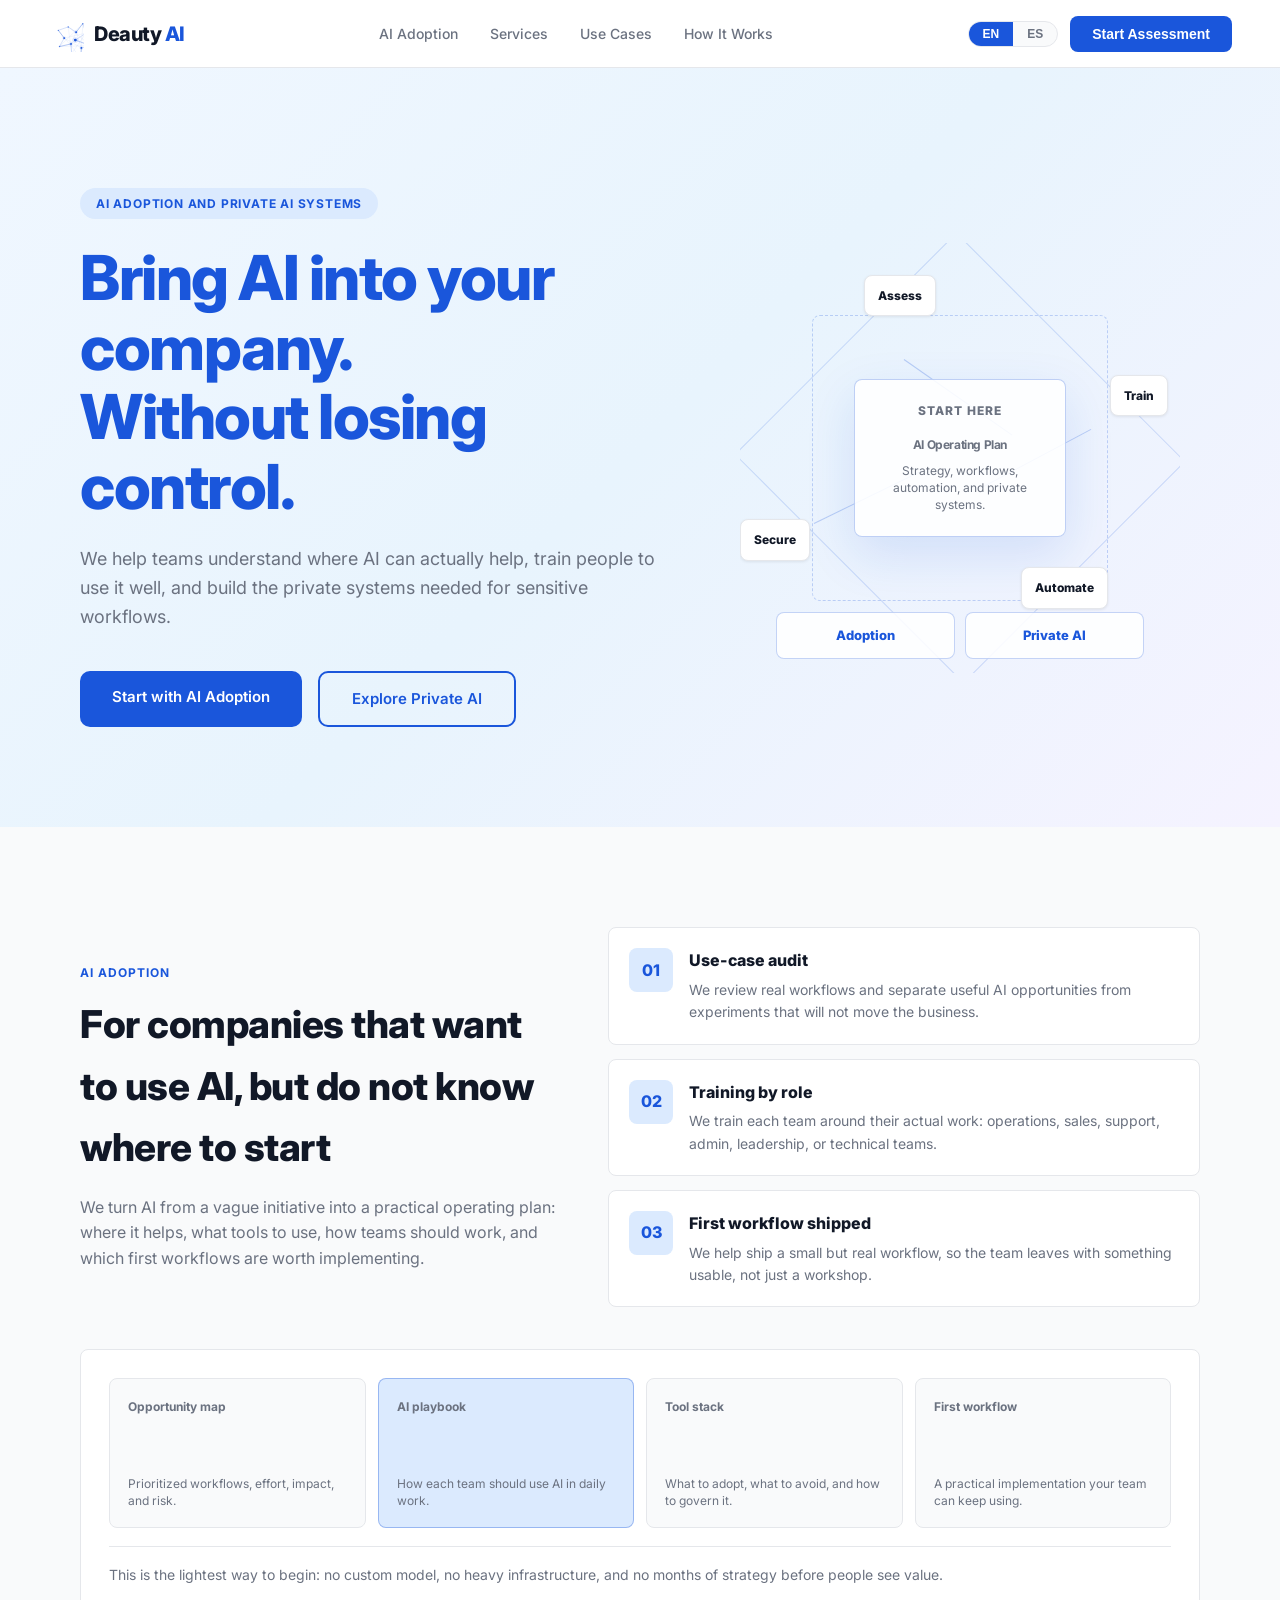
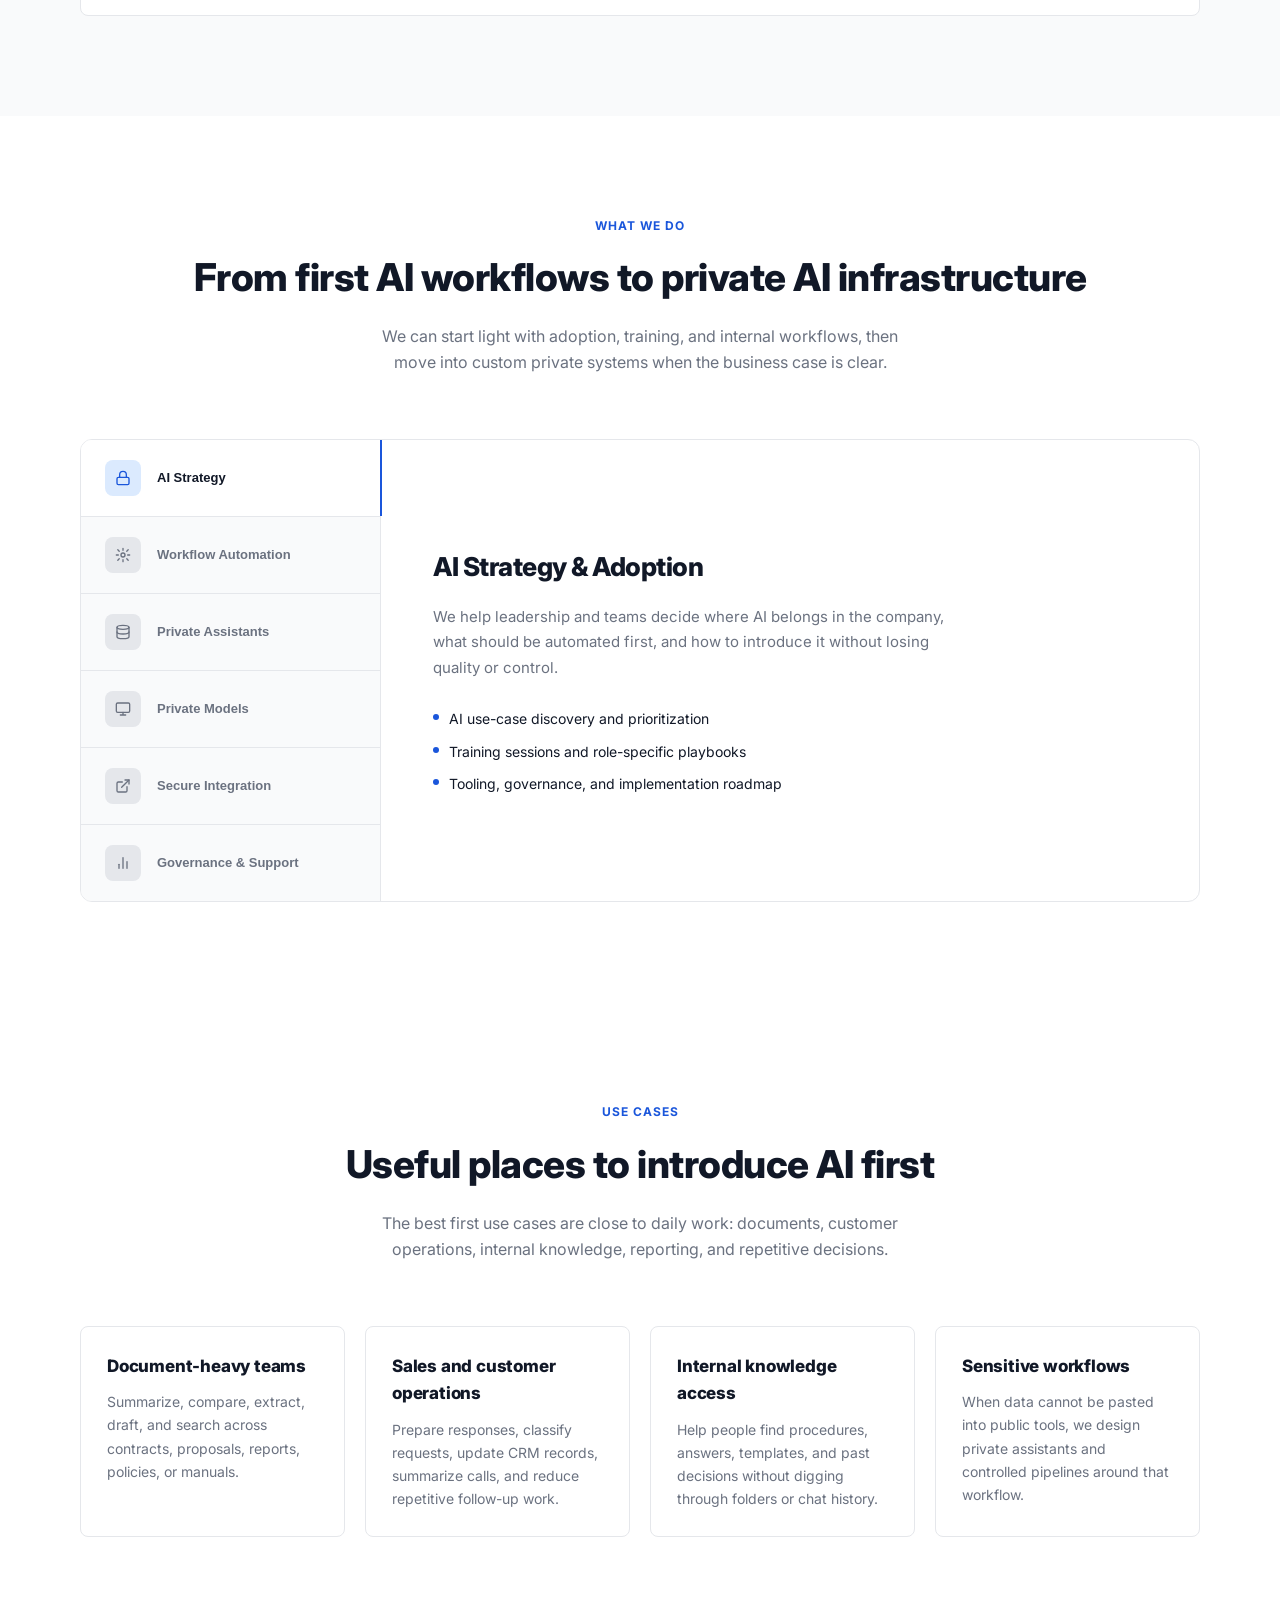
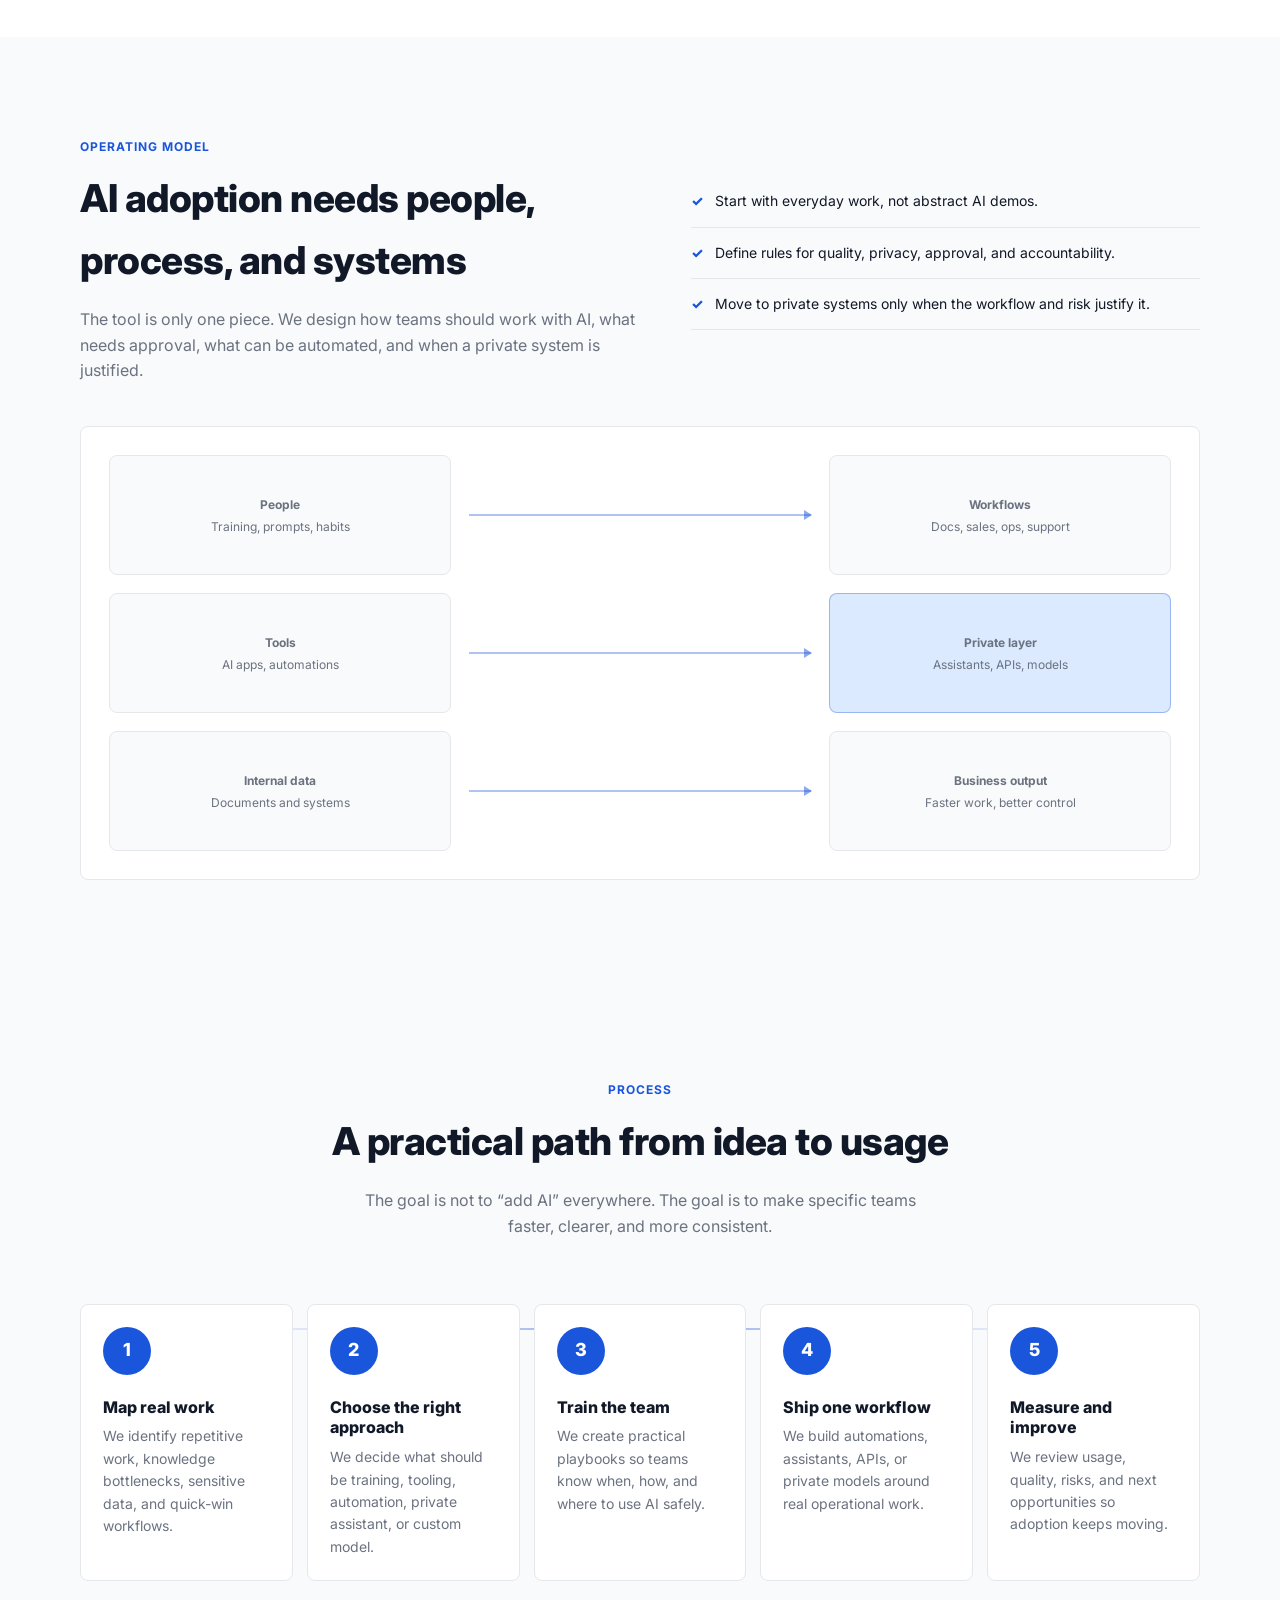
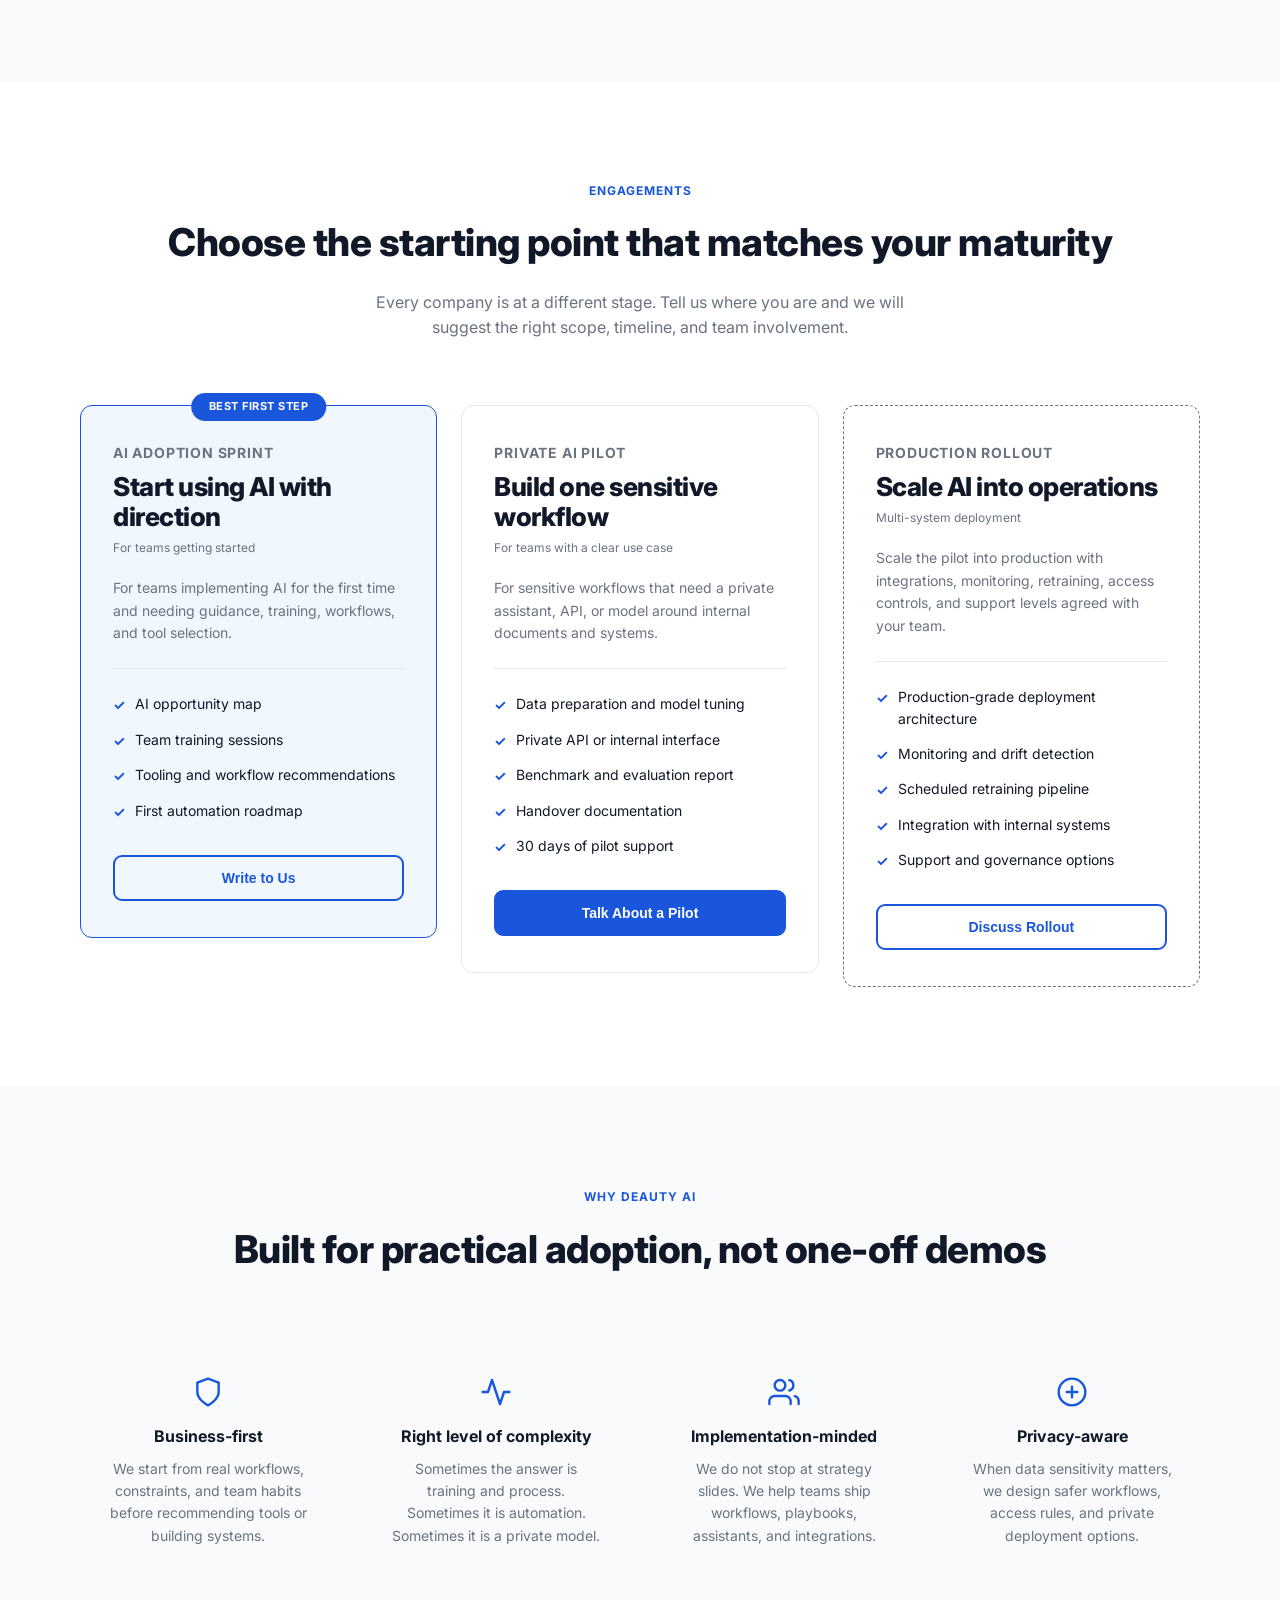
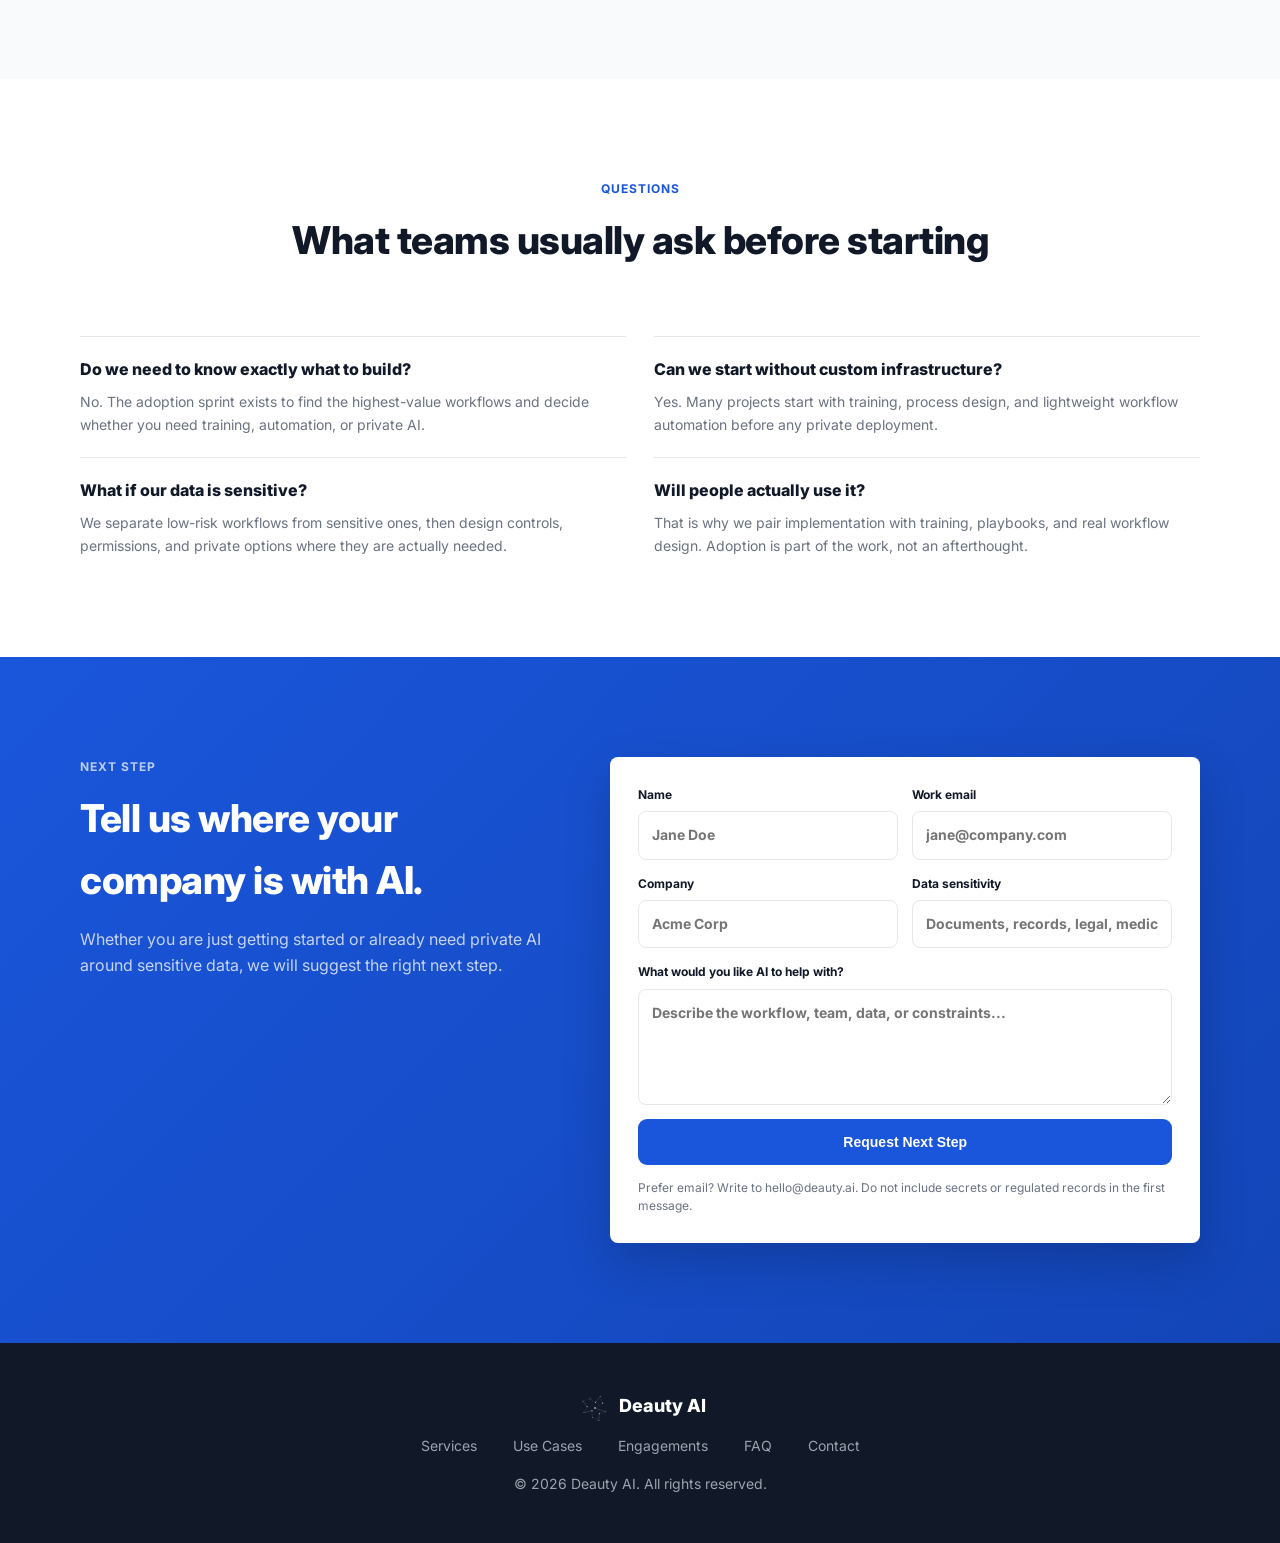
==== index.html @ aa7120f0 "First commit" ====
<!DOCTYPE html>
<html lang="en">
<head>
  <meta charset="UTF-8" />
  <meta name="viewport" content="width=device-width, initial-scale=1.0"/>
  <title>Deauty AI — AI Adoption and Private AI Systems</title>
  <link href="https://fonts.googleapis.com/css2?family=Inter:wght@300;400;500;600;700;800&display=swap" rel="stylesheet"/>
  <style>
    *, *::before, *::after { box-sizing: border-box; margin: 0; padding: 0; }

    :root {
      --primary: #1a56db;
      --primary-dark: #1345b7;
      --accent: #0ea5e9;
      --text: #111827;
      --muted: #6b7280;
      --light: #f9fafb;
      --border: #e5e7eb;
      --white: #ffffff;
      --shadow-sm: 0 1px 3px rgba(0,0,0,.08);
      --shadow-md: 0 4px 20px rgba(0,0,0,.10);
      --shadow-lg: 0 12px 40px rgba(0,0,0,.12);
      --radius: 12px;
    }

    html { scroll-behavior: smooth; }
    body { font-family: 'Inter', sans-serif; color: var(--text); background: var(--white); line-height: 1.6; }

    /* ── LANG TOGGLE ── */
    #lang-toggle {
      background: var(--light); border: 1.5px solid var(--border);
      border-radius: 999px; display: flex; overflow: hidden;
      box-shadow: none; flex-shrink: 0;
    }
    #lang-toggle button {
      padding: 5px 14px; font-size: 12px; font-weight: 600;
      border: none; background: transparent; cursor: pointer;
      color: var(--muted); transition: all .2s;
    }
    #lang-toggle button.active { background: var(--primary); color: var(--white); }

    /* ── NAV ── */
    nav {
      position: sticky; top: 0; z-index: 900;
      background: rgba(255,255,255,.92); backdrop-filter: blur(12px);
      border-bottom: 1px solid var(--border);
      padding: 0 48px; height: 68px;
      display: flex; align-items: center; justify-content: space-between;
    }
    .nav-logo { display: flex; align-items: center; gap: 10px; text-decoration: none; min-width: max-content; }
    .nav-logo-text { font-size: 20px; font-weight: 800; color: var(--text); letter-spacing: -.5px; }
    .nav-logo-text span { color: var(--primary); }
    .nav-right { display: flex; align-items: center; gap: 12px; }
    .nav-links { display: flex; gap: 32px; list-style: none; }
    .nav-links a { text-decoration: none; color: var(--muted); font-size: 14px; font-weight: 500; transition: color .2s; }
    .nav-links a:hover { color: var(--primary); }
    .nav-cta {
      background: var(--primary); color: var(--white); border: none;
      padding: 10px 22px; border-radius: 8px; font-size: 14px; font-weight: 600;
      cursor: pointer; transition: background .2s;
    }
    .nav-cta:hover { background: var(--primary-dark); }

    /* ── SECTIONS ── */
    section { padding: 100px 48px; scroll-margin-top: 68px; }
    .container { max-width: 1120px; margin: 0 auto; }

    /* ── HERO ── */
    #hero {
      background: linear-gradient(135deg, #f0f7ff 0%, #e8f4fd 50%, #f5f3ff 100%);
      padding: 120px 48px 100px;
      text-align: center;
    }
    .hero-badge {
      display: inline-block; background: #dbeafe; color: var(--primary);
      font-size: 12px; font-weight: 700; letter-spacing: .8px; text-transform: uppercase;
      padding: 6px 16px; border-radius: 999px; margin-bottom: 24px;
    }
    .hero-title {
      font-size: clamp(36px, 5vw, 62px); font-weight: 800;
      line-height: 1.12; letter-spacing: -1.5px; margin-bottom: 24px;
      color: var(--text);
    }
    .hero-title span { color: var(--primary); }
    .hero-sub {
      font-size: 18px; color: var(--muted); max-width: 620px;
      margin: 0 auto 40px; font-weight: 400;
    }
    .hero-actions { display: flex; gap: 16px; justify-content: center; flex-wrap: wrap; }
    .btn-primary {
      background: var(--primary); color: var(--white); border: none;
      padding: 14px 32px; border-radius: 10px; font-size: 15px; font-weight: 600;
      cursor: pointer; transition: all .2s; text-decoration: none; display: inline-block;
    }
    .btn-primary:hover { background: var(--primary-dark); transform: translateY(-1px); box-shadow: var(--shadow-md); }
    .btn-outline {
      background: transparent; color: var(--primary);
      border: 2px solid var(--primary);
      padding: 14px 32px; border-radius: 10px; font-size: 15px; font-weight: 600;
      cursor: pointer; transition: all .2s; text-decoration: none; display: inline-block;
    }
    .btn-outline:hover { background: #eff6ff; transform: translateY(-1px); }
    .entry-menu {
      width: min(100%, 440px); min-height: 430px; position: relative;
      display: flex; align-items: center; justify-content: center;
      overflow: hidden;
    }
    .entry-menu::before {
      content: ''; position: absolute; inset: 58px; border: 1px solid rgba(26,86,219,.18);
      border-radius: 8px; transform: rotate(45deg); animation: rotate-frame 18s linear infinite;
    }
    .entry-menu::after {
      content: ''; position: absolute; inset: 72px; border: 1px dashed rgba(26,86,219,.24);
      border-radius: 8px; animation: pulse-frame 4s ease-in-out infinite;
    }
    .menu-core {
      width: 212px; min-height: 144px; background: rgba(255,255,255,.88);
      border: 1.5px solid rgba(26,86,219,.28); border-radius: 8px;
      box-shadow: 0 18px 50px rgba(26,86,219,.13); z-index: 2;
      padding: 22px; text-align: center; display: grid; align-content: center; gap: 8px;
    }
    .menu-core small { color: var(--primary); font-weight: 800; letter-spacing: 1px; text-transform: uppercase; font-size: 11px; }
    .menu-core strong { color: var(--text); font-size: 24px; line-height: 1.05; letter-spacing: -.4px; }
    .menu-core span { color: var(--muted); font-size: 12px; line-height: 1.45; }
    .menu-node {
      position: absolute; z-index: 3; background: var(--white); border: 1.5px solid var(--border);
      border-radius: 8px; padding: 10px 13px; box-shadow: var(--shadow-sm);
      font-size: 12px; font-weight: 800; color: var(--text);
      animation: float-node 6s ease-in-out infinite;
    }
    .menu-node:nth-child(2) { top: 32px; left: 124px; animation-delay: -.8s; }
    .menu-node:nth-child(3) { top: 132px; right: 12px; animation-delay: -1.6s; }
    .menu-node:nth-child(4) { bottom: 64px; right: 72px; animation-delay: -2.4s; }
    .menu-node:nth-child(5) { bottom: 112px; left: 0; animation-delay: -3.2s; }
    .menu-link {
      position: absolute; z-index: 1; height: 1px; background: rgba(26,86,219,.25);
      transform-origin: left center;
    }
    .menu-link.l1 { width: 132px; top: 116px; left: 164px; transform: rotate(35deg); }
    .menu-link.l2 { width: 128px; top: 246px; left: 238px; transform: rotate(-28deg); }
    .menu-link.l3 { width: 120px; top: 280px; left: 74px; transform: rotate(-26deg); }
    .menu-routes {
      position: absolute; left: 36px; right: 36px; bottom: 14px; z-index: 4;
      display: grid; grid-template-columns: 1fr 1fr; gap: 10px;
    }
    .menu-route {
      text-decoration: none; color: var(--primary); background: rgba(255,255,255,.86);
      border: 1.5px solid rgba(26,86,219,.25); border-radius: 8px;
      padding: 12px; text-align: center; font-size: 13px; font-weight: 800;
      transition: transform .2s, background .2s, box-shadow .2s;
    }
    .menu-route:hover { background: var(--white); transform: translateY(-2px); box-shadow: var(--shadow-md); }

    /* ── SECTION HEADER ── */
    .section-header { text-align: center; margin-bottom: 64px; }
    .section-eyebrow {
      font-size: 12px; font-weight: 700; letter-spacing: 1px; text-transform: uppercase;
      color: var(--primary); margin-bottom: 12px;
    }
    .section-title { font-size: clamp(28px, 3vw, 40px); font-weight: 800; letter-spacing: -.5px; margin-bottom: 16px; }
    .section-sub { font-size: 16px; color: var(--muted); max-width: 560px; margin: 0 auto; }

    /* ── SERVICES ── */
    #services { background: var(--white); }
    .services-panel {
      display: grid; grid-template-columns: 300px 1fr;
      gap: 0; border: 1.5px solid var(--border); border-radius: var(--radius);
      overflow: hidden; min-height: 420px;
    }
    .services-nav { border-right: 1.5px solid var(--border); background: var(--light); }
    .service-nav-item {
      display: flex; align-items: center; gap: 16px;
      padding: 20px 24px; cursor: pointer; border: none;
      background: transparent; width: 100%; text-align: left;
      border-bottom: 1px solid var(--border); transition: all .2s;
      position: relative;
    }
    .service-nav-item:last-child { border-bottom: none; }
    .service-nav-item:hover { background: #eff6ff; }
    .service-nav-item.active { background: var(--white); }
    .service-nav-item.active::after {
      content: ''; position: absolute; right: -2px; top: 0; bottom: 0;
      width: 2px; background: var(--primary);
    }
    .snav-icon {
      width: 36px; height: 36px; border-radius: 8px; flex-shrink: 0;
      background: var(--border); display: flex; align-items: center; justify-content: center;
      transition: background .2s;
    }
    .service-nav-item.active .snav-icon { background: #dbeafe; }
    .snav-icon svg { width: 16px; height: 16px; stroke: var(--muted); fill: none; stroke-width: 2; stroke-linecap: round; stroke-linejoin: round; }
    .service-nav-item.active .snav-icon svg { stroke: var(--primary); }
    .snav-label { font-size: 13px; font-weight: 600; color: var(--muted); line-height: 1.3; }
    .service-nav-item.active .snav-label { color: var(--text); }
    .services-detail { padding: 48px 52px; display: flex; flex-direction: column; justify-content: center; }
    .service-pane { display: none; }
    .service-pane.active { display: block; }
    .service-pane h3 { font-size: 26px; font-weight: 800; letter-spacing: -.5px; margin-bottom: 16px; }
    .service-pane p { font-size: 15px; color: var(--muted); line-height: 1.7; margin-bottom: 28px; max-width: 520px; }
    .service-points { list-style: none; display: flex; flex-direction: column; gap: 10px; }
    .service-points li { font-size: 14px; display: flex; align-items: flex-start; gap: 10px; color: var(--text); }
    .service-points li::before { content: ''; width: 6px; height: 6px; border-radius: 50%; background: var(--primary); flex-shrink: 0; margin-top: 6px; }
    @media (max-width: 768px) {
      .services-panel { grid-template-columns: 1fr; }
      .services-nav { border-right: none; border-bottom: 1.5px solid var(--border); display: flex; overflow-x: auto; }
      .service-nav-item { border-bottom: none; border-right: 1px solid var(--border); min-width: 140px; flex-direction: column; gap: 8px; padding: 16px; }
      .service-nav-item.active::after { right: 0; top: auto; bottom: -2px; left: 0; width: auto; height: 2px; }
      .services-detail { padding: 32px 24px; }
    }

    /* ── ADOPTION ── */
    #adoption { background: var(--light); }
    .adoption-layout { display: grid; grid-template-columns: .9fr 1.1fr; gap: 44px; align-items: center; }
    .adoption-list { display: grid; gap: 14px; }
    .adoption-item {
      background: var(--white); border: 1.5px solid var(--border); border-radius: 8px;
      padding: 20px; display: grid; grid-template-columns: 44px 1fr; gap: 16px; align-items: start;
    }
    .adoption-num {
      width: 44px; height: 44px; border-radius: 8px; background: #dbeafe; color: var(--primary);
      display: flex; align-items: center; justify-content: center; font-weight: 800;
    }
    .adoption-item h3 { font-size: 16px; font-weight: 800; margin-bottom: 5px; }
    .adoption-item p { font-size: 14px; color: var(--muted); line-height: 1.6; }
    .adoption-visual {
      background: var(--white); border: 1.5px solid var(--border); border-radius: 8px;
      padding: 28px; display: grid; gap: 18px;
    }
    .deliverable-map { display: grid; grid-template-columns: repeat(4, 1fr); gap: 12px; }
    .deliverable-card {
      background: var(--light); border: 1.5px solid var(--border); border-radius: 8px;
      padding: 18px; min-height: 150px; display: flex; flex-direction: column; justify-content: space-between;
    }
    .deliverable-card strong { font-size: 14px; line-height: 1.3; color: var(--text); }
    .deliverable-card span { font-size: 12px; color: var(--muted); line-height: 1.45; margin-top: 10px; }
    .deliverable-card.highlight { background: #dbeafe; border-color: rgba(26,86,219,.35); }
    .adoption-caption {
      border-top: 1.5px solid var(--border); padding-top: 16px;
      font-size: 14px; color: var(--muted); line-height: 1.65;
    }

    /* ── HOW IT WORKS ── */
    #how { background: var(--light); }
    .steps { display: grid; grid-template-columns: repeat(5, 1fr); gap: 14px; margin: 0 auto; position: relative; }
    .steps::before {
      content: ''; position: absolute; top: 24px; left: 8%; right: 8%;
      height: 2px; background: linear-gradient(90deg, transparent, rgba(26,86,219,.45), transparent);
    }
    .step {
      background: var(--white); border: 1.5px solid var(--border); border-radius: 8px;
      padding: 22px; position: relative; min-height: 230px;
    }
    .step-num {
      width: 48px; height: 48px; border-radius: 50%;
      background: var(--primary); color: var(--white);
      font-weight: 800; font-size: 18px;
      display: flex; align-items: center; justify-content: center;
      margin-bottom: 22px; position: relative; z-index: 1;
    }
    .step-content h3 { font-size: 16px; font-weight: 800; margin-bottom: 8px; line-height: 1.3; }
    .step-content p { font-size: 14px; color: var(--muted); }

    /* ── USE CASES ── */
    #use-cases { background: var(--white); }
    .use-grid { display: grid; grid-template-columns: repeat(auto-fit, minmax(240px, 1fr)); gap: 20px; }
    .use-card {
      border: 1.5px solid var(--border); border-radius: 8px;
      padding: 26px; background: var(--white);
      transition: border-color .2s, box-shadow .2s, transform .2s;
    }
    .use-card:hover { border-color: rgba(26,86,219,.35); box-shadow: var(--shadow-md); transform: translateY(-2px); }
    .use-card h3 { font-size: 17px; font-weight: 800; margin-bottom: 10px; letter-spacing: -.2px; }
    .use-card p { color: var(--muted); font-size: 14px; line-height: 1.65; }

    /* ── ARCHITECTURE ── */
    #architecture { background: var(--light); }
    .architecture-wrap {
      display: grid; grid-template-columns: 1.05fr .95fr; gap: 48px;
      align-items: center;
    }
    .architecture-board {
      margin-top: 42px; background: var(--white); border: 1.5px solid var(--border);
      border-radius: 8px; padding: 28px;
    }
    .architecture-flow {
      display: grid; grid-template-columns: 1fr 1fr 1fr; gap: 18px;
      align-items: center;
    }
    .flow-node {
      background: var(--light); border: 1.5px solid var(--border); border-radius: 8px;
      padding: 20px; text-align: center; min-height: 120px;
      display: flex; flex-direction: column; justify-content: center; position: relative;
    }
    .flow-node.core { background: #dbeafe; border-color: rgba(26,86,219,.35); }
    .flow-node strong { font-size: 14px; color: var(--text); line-height: 1.25; }
    .flow-node span { font-size: 12px; color: var(--muted); margin-top: 6px; line-height: 1.35; }
    .flow-arrow { height: 2px; background: rgba(26,86,219,.35); position: relative; }
    .flow-arrow::after {
      content: ''; position: absolute; right: -1px; top: -4px;
      border-left: 8px solid rgba(26,86,219,.5); border-top: 5px solid transparent; border-bottom: 5px solid transparent;
    }
    .architecture-notes { list-style: none; display: grid; gap: 14px; }
    .architecture-notes li {
      display: flex; gap: 12px; font-size: 14px; color: var(--text);
      border-bottom: 1px solid var(--border); padding-bottom: 14px;
    }
    .architecture-notes li::before { content: "✓"; color: var(--primary); font-weight: 800; flex-shrink: 0; }

    /* ── PRICING ── */
    #engagements { background: var(--white); }
    .plans-grid {
      display: grid; grid-template-columns: repeat(auto-fit, minmax(280px, 1fr));
      gap: 24px; align-items: start;
    }
    .plan-card {
      border: 1.5px solid var(--border); border-radius: var(--radius);
      padding: 36px 32px; position: relative; transition: all .25s;
      background: var(--white);
    }
    .plan-card:hover { box-shadow: var(--shadow-lg); transform: translateY(-2px); }
    .plan-card.featured {
      border-color: var(--primary); background: #f0f7ff;
    }
    .featured-badge {
      position: absolute; top: -13px; left: 50%; transform: translateX(-50%);
      background: var(--primary); color: var(--white);
      font-size: 11px; font-weight: 700; letter-spacing: .5px; text-transform: uppercase;
      padding: 5px 18px; border-radius: 999px; white-space: nowrap;
    }
    .plan-name { font-size: 14px; font-weight: 700; text-transform: uppercase; letter-spacing: .8px; color: var(--muted); margin-bottom: 8px; }
    .plan-focus { font-size: 26px; font-weight: 800; color: var(--text); letter-spacing: -.5px; line-height: 1.15; }
    .plan-focus span { color: var(--text); }
    .plan-commitment { font-size: 12px; color: var(--muted); margin: 6px 0 20px; }
    .plan-desc { font-size: 14px; color: var(--muted); margin-bottom: 24px; border-bottom: 1px solid var(--border); padding-bottom: 24px; }
    .plan-features { list-style: none; display: flex; flex-direction: column; gap: 12px; margin-bottom: 32px; }
    .plan-features li { font-size: 14px; display: flex; align-items: flex-start; gap: 10px; }
    .plan-features li::before { content: "✓"; color: var(--primary); font-weight: 700; flex-shrink: 0; margin-top: 1px; }
    .plan-btn {
      width: 100%; padding: 13px; border-radius: 9px; font-size: 14px; font-weight: 600;
      cursor: pointer; transition: all .2s; border: 2px solid var(--primary);
    }
    .plan-btn.solid { background: var(--primary); color: var(--white); }
    .plan-btn.solid:hover { background: var(--primary-dark); }
    .plan-btn.ghost { background: transparent; color: var(--primary); }
    .plan-btn.ghost:hover { background: #eff6ff; }
    .plan-card.enterprise { border-style: dashed; border-color: var(--muted); }
    .plan-card.enterprise .plan-focus { font-size: 26px; }

    /* ── TRUST / WHY ── */
    #why { background: var(--light); }
    .why-grid { display: grid; grid-template-columns: repeat(auto-fit, minmax(240px, 1fr)); gap: 32px; }
    .why-item { text-align: center; padding: 32px 24px; }
    .why-icon { margin-bottom: 16px; display: flex; justify-content: center; }
    .why-icon svg { width: 32px; height: 32px; stroke: var(--primary); fill: none; stroke-width: 1.8; stroke-linecap: round; stroke-linejoin: round; }
    .why-item h3 { font-size: 16px; font-weight: 700; margin-bottom: 8px; }
    .why-item p { font-size: 14px; color: var(--muted); }

    /* ── FAQ ── */
    #faq { background: var(--white); }
    .faq-grid { display: grid; grid-template-columns: repeat(2, 1fr); gap: 20px 28px; }
    .faq-item { border-top: 1.5px solid var(--border); padding-top: 20px; }
    .faq-item h3 { font-size: 16px; font-weight: 800; margin-bottom: 8px; }
    .faq-item p { color: var(--muted); font-size: 14px; line-height: 1.65; }

    /* ── CTA ── */
    #cta {
      background: linear-gradient(135deg, var(--primary) 0%, #1345b7 100%);
      padding: 100px 48px;
    }
    #cta .section-title { color: var(--white); }
    #cta .section-sub { color: rgba(255,255,255,.75); }
    .cta-layout { display: grid; grid-template-columns: .9fr 1.1fr; gap: 48px; align-items: start; }
    #cta .section-header { text-align: left; margin-bottom: 0; }
    #cta .section-sub { margin-left: 0; }
    .contact-form {
      background: var(--white); border-radius: 8px; padding: 28px;
      display: grid; gap: 14px; box-shadow: 0 18px 48px rgba(0,0,0,.18);
    }
    .form-row { display: grid; grid-template-columns: 1fr 1fr; gap: 14px; }
    .contact-form label { display: grid; gap: 7px; font-size: 12px; font-weight: 700; color: var(--text); }
    .contact-form input, .contact-form select, .contact-form textarea {
      width: 100%; border: 1.5px solid var(--border); border-radius: 8px;
      padding: 12px 13px; font: inherit; font-size: 14px; color: var(--text);
      background: var(--white);
    }
    .contact-form textarea { min-height: 116px; resize: vertical; }
    .form-note { font-size: 12px; color: var(--muted); line-height: 1.5; }
    .cta-btn {
      background: var(--white); color: var(--primary);
      border: none; padding: 16px 40px; border-radius: 10px;
      font-size: 16px; font-weight: 700; cursor: pointer;
      transition: all .2s; margin-top: 36px; display: inline-block;
      text-decoration: none;
    }
    .cta-btn:hover { transform: translateY(-2px); box-shadow: 0 8px 32px rgba(0,0,0,.2); }

    /* ── HERO TWO-COL ── */
    .hero-inner { display: grid; grid-template-columns: 1fr 480px; gap: 64px; align-items: center; text-align: left; }
    .hero-left {}
    .hero-badge { display: inline-block; }
    .hero-actions { justify-content: flex-start; }
    .hero-right { display: flex; align-items: center; justify-content: center; }
    /* ── HERO MENU ANIMATION ── */
    @keyframes rotate-frame { from { transform: rotate(45deg); } to { transform: rotate(405deg); } }
    @keyframes pulse-frame { 0%,100% { opacity: .55; transform: scale(1); } 50% { opacity: 1; transform: scale(1.04); } }
    @keyframes float-node { 0%,100% { transform: translateY(0); } 50% { transform: translateY(-8px); } }
    @media (max-width: 1100px) {
      #hero { padding-top: 86px; }
      .hero-inner { grid-template-columns: 1fr 360px; gap: 36px; }
      .hero-title { font-size: clamp(36px, 5vw, 54px); }
    }
    @media (max-width: 900px) {
      .hero-inner { grid-template-columns: 1fr; text-align: center; }
      .hero-right { margin-top: 18px; }
      .hero-actions { justify-content: center; }
      .entry-menu { margin: 0 auto; min-height: 390px; }
      .architecture-wrap, .adoption-layout, .cta-layout { grid-template-columns: 1fr; }
      #cta .section-header { text-align: center; }
      #cta .section-sub { margin-left: auto; }
      .architecture-flow { grid-template-columns: 1fr; }
      .flow-arrow { width: 2px; height: 24px; justify-self: center; }
      .flow-arrow::after {
        right: -4px; top: auto; bottom: -1px;
        border-left: 5px solid transparent; border-right: 5px solid transparent; border-top: 8px solid rgba(26,86,219,.5); border-bottom: none;
      }
      .steps { grid-template-columns: 1fr; max-width: 560px; }
      .steps::before { display: none; }
      .step { min-height: auto; display: grid; grid-template-columns: 48px 1fr; gap: 18px; }
      .step-num { margin-bottom: 0; }
    }

    /* ── FOOTER ── */
    footer {
      background: #111827; color: #9ca3af;
      padding: 48px; text-align: center; font-size: 14px;
    }
    footer .footer-logo { color: var(--white); font-weight: 800; font-size: 18px; margin-bottom: 12px; }
    footer a { color: #9ca3af; text-decoration: none; margin: 0 16px; }
    footer a:hover { color: var(--white); }

    /* ── RESPONSIVE ── */
    @media (max-width: 768px) {
      nav { padding: 0 16px; gap: 12px; }
      .nav-logo svg { width: 30px; height: 30px; }
      .nav-logo-text { font-size: 18px; white-space: nowrap; }
      .nav-links { display: none; }
      .nav-right { gap: 8px; }
      #lang-toggle button { padding: 5px 10px; }
      .nav-cta { display: none; }
      section { padding: 72px 20px; }
      #hero { padding: 80px 20px 72px; }
      .hero-title { font-size: 38px; letter-spacing: -.8px; }
      .hero-sub { font-size: 16px; }
      .hero-actions a { width: 100%; text-align: center; }
      .entry-menu { min-height: 330px; transform: scale(.92); transform-origin: top center; margin-bottom: -26px; }
      .menu-routes { grid-template-columns: 1fr; left: 54px; right: 54px; bottom: -6px; }
      .menu-node:nth-child(3) { right: 0; }
      .menu-node:nth-child(5) { left: 0; }
      .adoption-item { grid-template-columns: 1fr; }
      .deliverable-map { grid-template-columns: 1fr; }
      .faq-grid, .form-row { grid-template-columns: 1fr; }
      #cta { padding: 72px 20px; }
      footer { padding: 40px 20px; }
    }

    /* ── LANG ── */
    [data-lang] { display: none; }
    body.lang-en [data-lang="en"] { display: revert; }
    body.lang-es [data-lang="es"] { display: revert; }
    /* inline spans */
    span[data-lang] { display: none; }
    body.lang-en span[data-lang="en"] { display: inline; }
    body.lang-es span[data-lang="es"] { display: inline; }
  </style>
</head>
<body class="lang-en">

<!-- Nav -->
<nav>
  <a href="#" class="nav-logo">
    <svg width="36" height="36" viewBox="84 56 170 178" fill="none" xmlns="http://www.w3.org/2000/svg">
      <line x1="215" y1="175" x2="194" y2="194" stroke="#1a56db" stroke-width="1.5" opacity="0.2"/>
      <line x1="194" y1="194" x2="219" y2="136" stroke="#1a56db" stroke-width="1.5" opacity="0.2"/>
      <line x1="219" y1="136" x2="245" y2="214" stroke="#1a56db" stroke-width="1.5" opacity="0.2"/>
      <line x1="245" y1="214" x2="160" y2="165" stroke="#1a56db" stroke-width="1.5" opacity="0.2"/>
      <line x1="160" y1="165" x2="268" y2="141" stroke="#1a56db" stroke-width="1.5" opacity="0.2"/>
      <line x1="268" y1="141" x2="197" y2="241" stroke="#1a56db" stroke-width="1.5" opacity="0.2"/>
      <line x1="197" y1="241" x2="180" y2="110" stroke="#1a56db" stroke-width="1.5" opacity="0.2"/>
      <line x1="180" y1="110" x2="289" y2="202" stroke="#1a56db" stroke-width="1.5" opacity="0.2"/>
      <line x1="289" y1="202" x2="137" y2="207" stroke="#1a56db" stroke-width="1.5" opacity="0.2"/>
      <line x1="137" y1="207" x2="252" y2="94"  stroke="#1a56db" stroke-width="1.5" opacity="0.2"/>
      <line x1="252" y1="94"  x2="242" y2="263" stroke="#1a56db" stroke-width="1.5" opacity="0.2"/>
      <line x1="242" y1="263" x2="131" y2="127" stroke="#1a56db" stroke-width="1.5" opacity="0.2"/>
      <line x1="215" y1="175" x2="268" y2="141" stroke="#1a56db" stroke-width="2" opacity="0.45"/>
      <line x1="194" y1="194" x2="197" y2="241" stroke="#1a56db" stroke-width="2" opacity="0.45"/>
      <line x1="219" y1="136" x2="180" y2="110" stroke="#1a56db" stroke-width="2" opacity="0.45"/>
      <line x1="245" y1="214" x2="289" y2="202" stroke="#1a56db" stroke-width="2" opacity="0.45"/>
      <line x1="160" y1="165" x2="137" y2="207" stroke="#1a56db" stroke-width="2" opacity="0.45"/>
      <line x1="268" y1="141" x2="252" y2="94"  stroke="#1a56db" stroke-width="2" opacity="0.45"/>
      <line x1="197" y1="241" x2="242" y2="263" stroke="#1a56db" stroke-width="2" opacity="0.45"/>
      <line x1="180" y1="110" x2="131" y2="127" stroke="#1a56db" stroke-width="2" opacity="0.45"/>
      <line x1="215" y1="175" x2="289" y2="202" stroke="#1a56db" stroke-width="2.5" opacity="0.65"/>
      <line x1="194" y1="194" x2="137" y2="207" stroke="#1a56db" stroke-width="2.5" opacity="0.65"/>
      <line x1="219" y1="136" x2="252" y2="94"  stroke="#1a56db" stroke-width="2.5" opacity="0.65"/>
      <line x1="245" y1="214" x2="242" y2="263" stroke="#1a56db" stroke-width="2.5" opacity="0.65"/>
      <line x1="160" y1="165" x2="131" y2="127" stroke="#1a56db" stroke-width="2.5" opacity="0.65"/>
      <circle cx="215" cy="175" r="14" fill="#1a56db" opacity="0.12"/>
      <circle cx="215" cy="175" r="7"  fill="#1a56db"/>
      <circle cx="194" cy="194" r="9"  fill="#1a56db" opacity="0.12"/>
      <circle cx="194" cy="194" r="4.5" fill="#1a56db"/>
      <circle cx="219" cy="136" r="9"  fill="#1a56db" opacity="0.12"/>
      <circle cx="219" cy="136" r="4.5" fill="#1a56db"/>
      <circle cx="245" cy="214" r="9"  fill="#1a56db" opacity="0.12"/>
      <circle cx="245" cy="214" r="4.5" fill="#1a56db"/>
      <circle cx="160" cy="165" r="9"  fill="#1a56db" opacity="0.12"/>
      <circle cx="160" cy="165" r="4.5" fill="#1a56db"/>
      <circle cx="268" cy="141" r="9"  fill="#1a56db" opacity="0.12"/>
      <circle cx="268" cy="141" r="4.5" fill="#1a56db"/>
      <circle cx="197" cy="241" r="3.5" fill="#1a56db" opacity="0.7"/>
      <circle cx="180" cy="110" r="3.5" fill="#1a56db" opacity="0.7"/>
      <circle cx="289" cy="202" r="3.5" fill="#1a56db" opacity="0.7"/>
      <circle cx="137" cy="207" r="3.5" fill="#1a56db" opacity="0.7"/>
      <circle cx="252" cy="94"  r="3.5" fill="#1a56db" opacity="0.7"/>
      <circle cx="242" cy="263" r="3.5" fill="#1a56db" opacity="0.7"/>
      <circle cx="131" cy="127" r="3.5" fill="#1a56db" opacity="0.7"/>
    </svg>
    <span class="nav-logo-text">Deauty <span>AI</span></span>
  </a>
  <ul class="nav-links">
    <li><a href="#adoption"><span data-lang="en">AI Adoption</span><span data-lang="es">Adopción IA</span></a></li>
    <li><a href="#services"><span data-lang="en">Services</span><span data-lang="es">Servicios</span></a></li>
    <li><a href="#use-cases"><span data-lang="en">Use Cases</span><span data-lang="es">Casos</span></a></li>
    <li><a href="#how"><span data-lang="en">How It Works</span><span data-lang="es">Cómo funciona</span></a></li>
  </ul>
  <div class="nav-right">
    <div id="lang-toggle">
      <button onclick="setLang('en')" id="btn-en" class="active">EN</button>
      <button onclick="setLang('es')" id="btn-es">ES</button>
    </div>
    <button class="nav-cta" onclick="document.getElementById('cta').scrollIntoView({behavior:'smooth'})">
      <span data-lang="en">Start Assessment</span><span data-lang="es">Diagnóstico</span>
    </button>
  </div>
</nav>

<!-- Hero -->
<section id="hero">
  <div class="container">
    <div class="hero-inner">
      <!-- Left: copy -->
      <div class="hero-left">
        <div class="hero-badge">
          <span data-lang="en">AI adoption and private AI systems</span>
          <span data-lang="es">Adopción de IA y sistemas privados</span>
        </div>
        <h1 class="hero-title">
          <span data-lang="en">Bring AI into your company.<br/><span style="color:var(--primary)">Without losing control.</span></span>
          <span data-lang="es">Llevá IA a tu empresa.<br/><span style="color:var(--primary)">Sin perder control.</span></span>
        </h1>
        <p class="hero-sub">
          <span data-lang="en">We help teams understand where AI can actually help, train people to use it well, and build the private systems needed for sensitive workflows.</span>
          <span data-lang="es">Ayudamos a equipos a entender dónde la IA aporta valor real, capacitamos para usarla bien y construimos sistemas privados para flujos sensibles.</span>
        </p>
        <div class="hero-actions">
          <a href="#adoption" class="btn-primary">
            <span data-lang="en">Start with AI Adoption</span><span data-lang="es">Empezar con adopción IA</span>
          </a>
          <a href="#services" class="btn-outline">
            <span data-lang="en">Explore Private AI</span><span data-lang="es">Ver IA privada</span>
          </a>
        </div>
      </div>
      <!-- Right: animated entry menu -->
      <div class="hero-right">
        <div class="entry-menu" aria-label="AI service menu">
          <div class="menu-core">
            <small><span data-lang="en">Start here</span><span data-lang="es">Empezá acá</span></small>
            <strong><span data-lang="en">AI Operating Plan</span><span data-lang="es">Plan Operativo IA</span></strong>
            <span><span data-lang="en">Strategy, workflows, automation, and private systems.</span><span data-lang="es">Estrategia, flujos, automatización y sistemas privados.</span></span>
          </div>
          <div class="menu-node"><span data-lang="en">Assess</span><span data-lang="es">Diagnóstico</span></div>
          <div class="menu-node"><span data-lang="en">Train</span><span data-lang="es">Capacitar</span></div>
          <div class="menu-node"><span data-lang="en">Automate</span><span data-lang="es">Automatizar</span></div>
          <div class="menu-node"><span data-lang="en">Secure</span><span data-lang="es">Proteger</span></div>
          <div class="menu-link l1"></div>
          <div class="menu-link l2"></div>
          <div class="menu-link l3"></div>
          <div class="menu-routes">
            <a href="#adoption" class="menu-route"><span data-lang="en">Adoption</span><span data-lang="es">Adopción</span></a>
            <a href="#services" class="menu-route"><span data-lang="en">Private AI</span><span data-lang="es">IA privada</span></a>
          </div>
        </div>
      </div>
    </div>
  </div>
</section>

<!-- AI Adoption -->
<section id="adoption">
  <div class="container">
    <div class="adoption-layout">
      <div>
        <div class="section-eyebrow"><span data-lang="en">AI Adoption</span><span data-lang="es">Adopción de IA</span></div>
        <h2 class="section-title"><span data-lang="en">For companies that want to use AI, but do not know where to start</span><span data-lang="es">Para empresas que quieren usar IA, pero no saben por dónde empezar</span></h2>
        <p class="section-sub" style="margin-left:0;text-align:left"><span data-lang="en">We turn AI from a vague initiative into a practical operating plan: where it helps, what tools to use, how teams should work, and which first workflows are worth implementing.</span><span data-lang="es">Convertimos la IA de una idea vaga en un plan operativo: dónde aporta, qué herramientas usar, cómo debería trabajar el equipo y qué primeros flujos conviene implementar.</span></p>
      </div>
      <div class="adoption-list">
        <div class="adoption-item">
          <div class="adoption-num">01</div>
          <div>
            <h3><span data-lang="en">Use-case audit</span><span data-lang="es">Auditoría de casos de uso</span></h3>
            <p><span data-lang="en">We review real workflows and separate useful AI opportunities from experiments that will not move the business.</span><span data-lang="es">Revisamos flujos reales y separamos oportunidades útiles de experimentos que no van a mover el negocio.</span></p>
          </div>
        </div>
        <div class="adoption-item">
          <div class="adoption-num">02</div>
          <div>
            <h3><span data-lang="en">Training by role</span><span data-lang="es">Capacitación por rol</span></h3>
            <p><span data-lang="en">We train each team around their actual work: operations, sales, support, admin, leadership, or technical teams.</span><span data-lang="es">Capacitamos a cada equipo sobre su trabajo real: operaciones, ventas, soporte, administración, liderazgo o áreas técnicas.</span></p>
          </div>
        </div>
        <div class="adoption-item">
          <div class="adoption-num">03</div>
          <div>
            <h3><span data-lang="en">First workflow shipped</span><span data-lang="es">Primer flujo implementado</span></h3>
            <p><span data-lang="en">We help ship a small but real workflow, so the team leaves with something usable, not just a workshop.</span><span data-lang="es">Ayudamos a lanzar un flujo chico pero real, para que el equipo se vaya con algo usable, no solo con un workshop.</span></p>
          </div>
        </div>
      </div>
    </div>
    <div class="adoption-visual" style="margin-top:42px">
      <div class="deliverable-map">
        <div class="deliverable-card">
          <strong><span data-lang="en">Opportunity map</span><span data-lang="es">Mapa de oportunidades</span></strong>
          <span><span data-lang="en">Prioritized workflows, effort, impact, and risk.</span><span data-lang="es">Flujos priorizados por esfuerzo, impacto y riesgo.</span></span>
        </div>
        <div class="deliverable-card highlight">
          <strong><span data-lang="en">AI playbook</span><span data-lang="es">Playbook de IA</span></strong>
          <span><span data-lang="en">How each team should use AI in daily work.</span><span data-lang="es">Cómo debería usar IA cada equipo en su día a día.</span></span>
        </div>
        <div class="deliverable-card">
          <strong><span data-lang="en">Tool stack</span><span data-lang="es">Stack de herramientas</span></strong>
          <span><span data-lang="en">What to adopt, what to avoid, and how to govern it.</span><span data-lang="es">Qué adoptar, qué evitar y cómo gobernarlo.</span></span>
        </div>
        <div class="deliverable-card">
          <strong><span data-lang="en">First workflow</span><span data-lang="es">Primer flujo</span></strong>
          <span><span data-lang="en">A practical implementation your team can keep using.</span><span data-lang="es">Una implementación práctica que el equipo pueda seguir usando.</span></span>
        </div>
      </div>
      <p class="adoption-caption"><span data-lang="en">This is the lightest way to begin: no custom model, no heavy infrastructure, and no months of strategy before people see value.</span><span data-lang="es">Esta es la forma más liviana de empezar: sin modelo custom, sin infraestructura pesada y sin meses de estrategia antes de ver valor.</span></p>
    </div>
  </div>
</section>

<!-- Services -->
<section id="services">
  <div class="container">
    <div class="section-header">
      <div class="section-eyebrow"><span data-lang="en">What We Do</span><span data-lang="es">Lo que hacemos</span></div>
      <h2 class="section-title"><span data-lang="en">From first AI workflows to private AI infrastructure</span><span data-lang="es">De primeros flujos con IA a infraestructura privada</span></h2>
      <p class="section-sub"><span data-lang="en">We can start light with adoption, training, and internal workflows, then move into custom private systems when the business case is clear.</span><span data-lang="es">Podemos empezar liviano con adopción, capacitación y flujos internos, y avanzar a sistemas privados custom cuando el caso de negocio esté claro.</span></p>
    </div>
    <div class="services-panel">
      <!-- Left nav -->
      <div class="services-nav">
        <button class="service-nav-item active" onclick="showService(0)">
          <div class="snav-icon"><svg viewBox="0 0 24 24"><rect x="3" y="11" width="18" height="11" rx="2"/><path d="M7 11V7a5 5 0 0 1 10 0v4"/></svg></div>
          <span class="snav-label"><span data-lang="en">AI Strategy</span><span data-lang="es">Estrategia IA</span></span>
        </button>
        <button class="service-nav-item" onclick="showService(1)">
          <div class="snav-icon"><svg viewBox="0 0 24 24"><circle cx="12" cy="12" r="3"/><path d="M12 2v3M12 19v3M4.22 4.22l2.12 2.12M17.66 17.66l2.12 2.12M2 12h3M19 12h3M4.22 19.78l2.12-2.12M17.66 6.34l2.12-2.12"/></svg></div>
          <span class="snav-label"><span data-lang="en">Workflow Automation</span><span data-lang="es">Automatización</span></span>
        </button>
        <button class="service-nav-item" onclick="showService(2)">
          <div class="snav-icon"><svg viewBox="0 0 24 24"><ellipse cx="12" cy="5" rx="9" ry="3"/><path d="M21 12c0 1.66-4.03 3-9 3S3 13.66 3 12"/><path d="M3 5v14c0 1.66 4.03 3 9 3s9-1.34 9-3V5"/></svg></div>
          <span class="snav-label"><span data-lang="en">Private Assistants</span><span data-lang="es">Asistentes Privados</span></span>
        </button>
        <button class="service-nav-item" onclick="showService(3)">
          <div class="snav-icon"><svg viewBox="0 0 24 24"><rect x="2" y="3" width="20" height="14" rx="2"/><path d="M8 21h8M12 17v4"/></svg></div>
          <span class="snav-label"><span data-lang="en">Private Models</span><span data-lang="es">Modelos Privados</span></span>
        </button>
        <button class="service-nav-item" onclick="showService(4)">
          <div class="snav-icon"><svg viewBox="0 0 24 24"><path d="M18 13v6a2 2 0 0 1-2 2H5a2 2 0 0 1-2-2V8a2 2 0 0 1 2-2h6"/><polyline points="15 3 21 3 21 9"/><line x1="10" y1="14" x2="21" y2="3"/></svg></div>
          <span class="snav-label"><span data-lang="en">Secure Integration</span><span data-lang="es">Integración Segura</span></span>
        </button>
        <button class="service-nav-item" onclick="showService(5)">
          <div class="snav-icon"><svg viewBox="0 0 24 24"><line x1="18" y1="20" x2="18" y2="10"/><line x1="12" y1="20" x2="12" y2="4"/><line x1="6" y1="20" x2="6" y2="14"/></svg></div>
          <span class="snav-label"><span data-lang="en">Governance & Support</span><span data-lang="es">Gobierno y Soporte</span></span>
        </button>
      </div>
      <!-- Right detail -->
      <div class="services-detail">
        <div class="service-pane active">
          <h3><span data-lang="en">AI Strategy & Adoption</span><span data-lang="es">Estrategia y Adopción de IA</span></h3>
          <p><span data-lang="en">We help leadership and teams decide where AI belongs in the company, what should be automated first, and how to introduce it without losing quality or control.</span><span data-lang="es">Ayudamos a líderes y equipos a decidir dónde encaja la IA, qué conviene automatizar primero y cómo introducirla sin perder calidad ni control.</span></p>
          <ul class="service-points">
            <li><span data-lang="en">AI use-case discovery and prioritization</span><span data-lang="es">Descubrimiento y priorización de casos de uso</span></li>
            <li><span data-lang="en">Training sessions and role-specific playbooks</span><span data-lang="es">Capacitaciones y playbooks por rol</span></li>
            <li><span data-lang="en">Tooling, governance, and implementation roadmap</span><span data-lang="es">Herramientas, gobierno y roadmap de implementación</span></li>
          </ul>
        </div>
        <div class="service-pane">
          <h3><span data-lang="en">Workflow Automation</span><span data-lang="es">Automatización de Flujos</span></h3>
          <p><span data-lang="en">We turn repetitive internal work into AI-assisted workflows: drafting, summarizing, routing, extracting, checking, reporting, and handoffs between teams.</span><span data-lang="es">Convertimos trabajo interno repetitivo en flujos asistidos por IA: redacción, resumen, derivación, extracción, control, reportes y traspasos entre equipos.</span></p>
          <ul class="service-points">
            <li><span data-lang="en">Internal assistants and workflow templates</span><span data-lang="es">Asistentes internos y plantillas de trabajo</span></li>
            <li><span data-lang="en">Document, email, CRM, and reporting workflows</span><span data-lang="es">Flujos de documentos, email, CRM y reportes</span></li>
            <li><span data-lang="en">Human approval steps where quality matters</span><span data-lang="es">Pasos de aprobación humana donde importa la calidad</span></li>
          </ul>
        </div>
        <div class="service-pane">
          <h3><span data-lang="en">Private Knowledge Assistants</span><span data-lang="es">Asistentes de Conocimiento Privado</span></h3>
          <p><span data-lang="en">We build assistants that answer questions over company knowledge: policies, manuals, contracts, procedures, tickets, reports, and internal documentation.</span><span data-lang="es">Construimos asistentes que responden sobre conocimiento de la empresa: políticas, manuales, contratos, procedimientos, tickets, reportes y documentación interna.</span></p>
          <ul class="service-points">
            <li><span data-lang="en">Search and Q&A over internal documents</span><span data-lang="es">Búsqueda y preguntas sobre documentos internos</span></li>
            <li><span data-lang="en">Permission-aware knowledge bases</span><span data-lang="es">Bases de conocimiento con control de permisos</span></li>
            <li><span data-lang="en">Citation, source, and confidence controls</span><span data-lang="es">Controles de citas, fuentes y confianza</span></li>
          </ul>
        </div>
        <div class="service-pane">
          <h3><span data-lang="en">Private Models & Data Pipelines</span><span data-lang="es">Modelos y Pipelines Privados</span></h3>
          <p><span data-lang="en">When off-the-shelf tools are not enough, we prepare data and build private AI systems for specific tasks such as extraction, classification, forecasting, or analysis.</span><span data-lang="es">Cuando las herramientas listas no alcanzan, preparamos datos y construimos sistemas privados para extracción, clasificación, forecasting o análisis.</span></p>
          <ul class="service-points">
            <li><span data-lang="en">Data cleaning, structuring, and evaluation</span><span data-lang="es">Limpieza, estructuración y evaluación de datos</span></li>
            <li><span data-lang="en">Task-specific model tuning and validation</span><span data-lang="es">Ajuste y validación de modelos por tarea</span></li>
            <li><span data-lang="en">Deployment in controlled environments when needed</span><span data-lang="es">Despliegue en entornos controlados cuando hace falta</span></li>
          </ul>
        </div>
        <div class="service-pane">
          <h3><span data-lang="en">Secure Integration</span><span data-lang="es">Integración Segura</span></h3>
          <p><span data-lang="en">We connect AI workflows to the systems people already use, without forcing a separate tool that nobody adopts.</span><span data-lang="es">Conectamos flujos de IA con los sistemas que la gente ya usa, sin imponer una herramienta separada que nadie adopta.</span></p>
          <ul class="service-points">
            <li><span data-lang="en">CRM, ERP, helpdesk, document, and internal app workflows</span><span data-lang="es">Flujos con CRM, ERP, helpdesk, documentos y apps internas</span></li>
            <li><span data-lang="en">APIs, access controls, logging, and approval rules</span><span data-lang="es">APIs, accesos, logs y reglas de aprobación</span></li>
            <li><span data-lang="en">Testing with real users before rollout</span><span data-lang="es">Testing con usuarios reales antes del despliegue</span></li>
          </ul>
        </div>
        <div class="service-pane">
          <h3><span data-lang="en">Governance, Support & Improvement</span><span data-lang="es">Gobierno, Soporte y Mejora</span></h3>
          <p><span data-lang="en">After launch, we help measure adoption, improve outputs, manage risks, and decide what should be expanded next.</span><span data-lang="es">Después del lanzamiento, ayudamos a medir adopción, mejorar resultados, gestionar riesgos y decidir qué conviene expandir.</span></p>
          <ul class="service-points">
            <li><span data-lang="en">Usage reviews and workflow improvement</span><span data-lang="es">Revisión de uso y mejora de flujos</span></li>
            <li><span data-lang="en">Prompt, assistant, and automation iteration</span><span data-lang="es">Iteración de prompts, asistentes y automatizaciones</span></li>
            <li><span data-lang="en">Governance rules for safe adoption</span><span data-lang="es">Reglas de gobierno para adopción segura</span></li>
          </ul>
        </div>
      </div>
    </div>
  </div>
</section>

<!-- Use Cases -->
<section id="use-cases">
  <div class="container">
    <div class="section-header">
      <div class="section-eyebrow"><span data-lang="en">Use Cases</span><span data-lang="es">Casos de uso</span></div>
      <h2 class="section-title"><span data-lang="en">Useful places to introduce AI first</span><span data-lang="es">Dónde conviene introducir IA primero</span></h2>
      <p class="section-sub"><span data-lang="en">The best first use cases are close to daily work: documents, customer operations, internal knowledge, reporting, and repetitive decisions.</span><span data-lang="es">Los mejores primeros casos están cerca del trabajo diario: documentos, operaciones con clientes, conocimiento interno, reportes y decisiones repetitivas.</span></p>
    </div>
    <div class="use-grid">
      <div class="use-card">
        <h3><span data-lang="en">Document-heavy teams</span><span data-lang="es">Equipos con muchos documentos</span></h3>
        <p><span data-lang="en">Summarize, compare, extract, draft, and search across contracts, proposals, reports, policies, or manuals.</span><span data-lang="es">Resumir, comparar, extraer, redactar y buscar en contratos, propuestas, reportes, políticas o manuales.</span></p>
      </div>
      <div class="use-card">
        <h3><span data-lang="en">Sales and customer operations</span><span data-lang="es">Ventas y operaciones con clientes</span></h3>
        <p><span data-lang="en">Prepare responses, classify requests, update CRM records, summarize calls, and reduce repetitive follow-up work.</span><span data-lang="es">Preparar respuestas, clasificar pedidos, actualizar CRM, resumir llamadas y reducir seguimiento repetitivo.</span></p>
      </div>
      <div class="use-card">
        <h3><span data-lang="en">Internal knowledge access</span><span data-lang="es">Acceso a conocimiento interno</span></h3>
        <p><span data-lang="en">Help people find procedures, answers, templates, and past decisions without digging through folders or chat history.</span><span data-lang="es">Ayudar a encontrar procedimientos, respuestas, plantillas y decisiones pasadas sin revisar carpetas o chats.</span></p>
      </div>
      <div class="use-card">
        <h3><span data-lang="en">Sensitive workflows</span><span data-lang="es">Flujos sensibles</span></h3>
        <p><span data-lang="en">When data cannot be pasted into public tools, we design private assistants and controlled pipelines around that workflow.</span><span data-lang="es">Cuando los datos no pueden pegarse en herramientas públicas, diseñamos asistentes privados y pipelines controlados.</span></p>
      </div>
    </div>
  </div>
</section>

<!-- Architecture -->
<section id="architecture">
  <div class="container">
    <div class="architecture-wrap">
      <div>
        <div class="section-eyebrow"><span data-lang="en">Operating Model</span><span data-lang="es">Modelo operativo</span></div>
        <h2 class="section-title"><span data-lang="en">AI adoption needs people, process, and systems</span><span data-lang="es">La adopción de IA necesita personas, procesos y sistemas</span></h2>
        <p class="section-sub" style="margin-left:0;text-align:left"><span data-lang="en">The tool is only one piece. We design how teams should work with AI, what needs approval, what can be automated, and when a private system is justified.</span><span data-lang="es">La herramienta es solo una parte. Diseñamos cómo deberían trabajar los equipos con IA, qué requiere aprobación, qué puede automatizarse y cuándo se justifica un sistema privado.</span></p>
      </div>
      <ul class="architecture-notes">
        <li><span data-lang="en">Start with everyday work, not abstract AI demos.</span><span data-lang="es">Empezá por trabajo cotidiano, no por demos abstractas.</span></li>
        <li><span data-lang="en">Define rules for quality, privacy, approval, and accountability.</span><span data-lang="es">Definí reglas de calidad, privacidad, aprobación y responsabilidad.</span></li>
        <li><span data-lang="en">Move to private systems only when the workflow and risk justify it.</span><span data-lang="es">Pasá a sistemas privados solo cuando el flujo y el riesgo lo justifiquen.</span></li>
      </ul>
    </div>
    <div class="architecture-board">
      <div class="architecture-flow">
        <div class="flow-node"><strong><span data-lang="en">People</span><span data-lang="es">Personas</span></strong><span><span data-lang="en">Training, prompts, habits</span><span data-lang="es">Capacitación y hábitos</span></span></div>
        <div class="flow-arrow"></div>
        <div class="flow-node"><strong><span data-lang="en">Workflows</span><span data-lang="es">Flujos</span></strong><span><span data-lang="en">Docs, sales, ops, support</span><span data-lang="es">Docs, ventas, ops, soporte</span></span></div>
        <div class="flow-node"><strong><span data-lang="en">Tools</span><span data-lang="es">Herramientas</span></strong><span><span data-lang="en">AI apps, automations</span><span data-lang="es">Apps IA, automatizaciones</span></span></div>
        <div class="flow-arrow"></div>
        <div class="flow-node core"><strong><span data-lang="en">Private layer</span><span data-lang="es">Capa privada</span></strong><span><span data-lang="en">Assistants, APIs, models</span><span data-lang="es">Asistentes, APIs, modelos</span></span></div>
        <div class="flow-node"><strong><span data-lang="en">Internal data</span><span data-lang="es">Datos internos</span></strong><span><span data-lang="en">Documents and systems</span><span data-lang="es">Documentos y sistemas</span></span></div>
        <div class="flow-arrow"></div>
        <div class="flow-node"><strong><span data-lang="en">Business output</span><span data-lang="es">Resultado</span></strong><span><span data-lang="en">Faster work, better control</span><span data-lang="es">Más velocidad y control</span></span></div>
      </div>
    </div>
  </div>
</section>

<!-- How It Works -->
<section id="how">
  <div class="container">
    <div class="section-header">
      <div class="section-eyebrow"><span data-lang="en">Process</span><span data-lang="es">Proceso</span></div>
      <h2 class="section-title"><span data-lang="en">A practical path from idea to usage</span><span data-lang="es">Un camino práctico de idea a uso real</span></h2>
      <p class="section-sub"><span data-lang="en">The goal is not to “add AI” everywhere. The goal is to make specific teams faster, clearer, and more consistent.</span><span data-lang="es">El objetivo no es “meter IA” en todos lados. El objetivo es que equipos concretos trabajen más rápido, claro y consistente.</span></p>
    </div>
    <div class="steps">
      <div class="step">
        <div class="step-num">1</div>
        <div class="step-content">
          <h3><span data-lang="en">Map real work</span><span data-lang="es">Mapear trabajo real</span></h3>
          <p><span data-lang="en">We identify repetitive work, knowledge bottlenecks, sensitive data, and quick-win workflows.</span><span data-lang="es">Identificamos trabajo repetitivo, cuellos de botella de conocimiento, datos sensibles y oportunidades rápidas.</span></p>
        </div>
      </div>
      <div class="step">
        <div class="step-num">2</div>
        <div class="step-content">
          <h3><span data-lang="en">Choose the right approach</span><span data-lang="es">Elegir el enfoque</span></h3>
          <p><span data-lang="en">We decide what should be training, tooling, automation, private assistant, or custom model.</span><span data-lang="es">Decidimos qué requiere capacitación, herramientas, automatización, asistente privado o modelo custom.</span></p>
        </div>
      </div>
      <div class="step">
        <div class="step-num">3</div>
        <div class="step-content">
          <h3><span data-lang="en">Train the team</span><span data-lang="es">Capacitar al equipo</span></h3>
          <p><span data-lang="en">We create practical playbooks so teams know when, how, and where to use AI safely.</span><span data-lang="es">Creamos playbooks prácticos para que los equipos sepan cuándo, cómo y dónde usar IA con seguridad.</span></p>
        </div>
      </div>
      <div class="step">
        <div class="step-num">4</div>
        <div class="step-content">
          <h3><span data-lang="en">Ship one workflow</span><span data-lang="es">Lanzar un flujo</span></h3>
          <p><span data-lang="en">We build automations, assistants, APIs, or private models around real operational work.</span><span data-lang="es">Construimos automatizaciones, asistentes, APIs o modelos privados sobre trabajo operativo real.</span></p>
        </div>
      </div>
      <div class="step">
        <div class="step-num">5</div>
        <div class="step-content">
          <h3><span data-lang="en">Measure and improve</span><span data-lang="es">Medir y mejorar</span></h3>
          <p><span data-lang="en">We review usage, quality, risks, and next opportunities so adoption keeps moving.</span><span data-lang="es">Revisamos uso, calidad, riesgos y próximas oportunidades para que la adopción avance.</span></p>
        </div>
      </div>
    </div>
  </div>
</section>

<!-- Engagements -->
<section id="engagements">
  <div class="container">
    <div class="section-header">
      <div class="section-eyebrow"><span data-lang="en">Engagements</span><span data-lang="es">Modalidades</span></div>
      <h2 class="section-title"><span data-lang="en">Choose the starting point that matches your maturity</span><span data-lang="es">Elegí el punto de partida según tu madurez</span></h2>
      <p class="section-sub"><span data-lang="en">Every company is at a different stage. Tell us where you are and we will suggest the right scope, timeline, and team involvement.</span><span data-lang="es">Cada empresa está en una etapa distinta. Contanos dónde están y proponemos el alcance, tiempos y equipo adecuados.</span></p>
    </div>

    <div class="plans-grid">

      <!-- Starter -->
      <div class="plan-card featured">
        <div class="featured-badge"><span data-lang="en">Best first step</span><span data-lang="es">Mejor primer paso</span></div>
        <div class="plan-name"><span data-lang="en">AI Adoption Sprint</span><span data-lang="es">Sprint de adopción IA</span></div>
        <div class="plan-focus"><span data-lang="en">Start using AI with direction</span><span data-lang="es">Empezar a usar IA con dirección</span></div>
        <div class="plan-commitment"><span data-lang="en">For teams getting started</span><span data-lang="es">Para equipos que empiezan</span></div>
        <p class="plan-desc"><span data-lang="en">For teams implementing AI for the first time and needing guidance, training, workflows, and tool selection.</span><span data-lang="es">Para equipos que implementan IA por primera vez y necesitan guía, capacitación, flujos y selección de herramientas.</span></p>
        <ul class="plan-features">
          <li><span data-lang="en">AI opportunity map</span><span data-lang="es">Mapa de oportunidades IA</span></li>
          <li><span data-lang="en">Team training sessions</span><span data-lang="es">Sesiones de capacitación</span></li>
          <li><span data-lang="en">Tooling and workflow recommendations</span><span data-lang="es">Recomendaciones de herramientas y flujos</span></li>
          <li><span data-lang="en">First automation roadmap</span><span data-lang="es">Roadmap de primeras automatizaciones</span></li>
        </ul>
        <button class="plan-btn ghost" onclick="document.getElementById('cta').scrollIntoView({behavior:'smooth'})">
          <span data-lang="en">Write to Us</span><span data-lang="es">Escribinos</span>
        </button>
      </div>

      <!-- Business -->
      <div class="plan-card">
        <div class="plan-name"><span data-lang="en">Private AI Pilot</span><span data-lang="es">Piloto de IA privada</span></div>
        <div class="plan-focus"><span data-lang="en">Build one sensitive workflow</span><span data-lang="es">Construir un flujo sensible</span></div>
        <div class="plan-commitment"><span data-lang="en">For teams with a clear use case</span><span data-lang="es">Para equipos con un caso claro</span></div>
        <p class="plan-desc"><span data-lang="en">For sensitive workflows that need a private assistant, API, or model around internal documents and systems.</span><span data-lang="es">Para flujos sensibles que necesitan un asistente privado, API o modelo sobre documentos y sistemas internos.</span></p>
        <ul class="plan-features">
          <li><span data-lang="en">Data preparation and model tuning</span><span data-lang="es">Preparación de datos y ajuste de modelo</span></li>
          <li><span data-lang="en">Private API or internal interface</span><span data-lang="es">API privada o interfaz interna</span></li>
          <li><span data-lang="en">Benchmark and evaluation report</span><span data-lang="es">Benchmark y reporte de evaluación</span></li>
          <li><span data-lang="en">Handover documentation</span><span data-lang="es">Documentación de transferencia</span></li>
          <li><span data-lang="en">30 days of pilot support</span><span data-lang="es">30 días de soporte del piloto</span></li>
        </ul>
        <button class="plan-btn solid" onclick="document.getElementById('cta').scrollIntoView({behavior:'smooth'})">
          <span data-lang="en">Talk About a Pilot</span><span data-lang="es">Hablar de un piloto</span>
        </button>
      </div>

      <!-- Enterprise -->
      <div class="plan-card enterprise">
        <div class="plan-name"><span data-lang="en">Production Rollout</span><span data-lang="es">Despliegue productivo</span></div>
        <div class="plan-focus"><span data-lang="en">Scale AI into operations</span><span data-lang="es">Escalar IA en operación</span></div>
        <div class="plan-commitment"><span data-lang="en">Multi-system deployment</span><span data-lang="es">Despliegue multi-sistema</span></div>
        <p class="plan-desc"><span data-lang="en">Scale the pilot into production with integrations, monitoring, retraining, access controls, and support levels agreed with your team.</span><span data-lang="es">Escalamos el piloto a producción con integraciones, monitoreo, reentrenamiento, controles de acceso y niveles de soporte acordados con tu equipo.</span></p>
        <ul class="plan-features">
          <li><span data-lang="en">Production-grade deployment architecture</span><span data-lang="es">Arquitectura de despliegue productivo</span></li>
          <li><span data-lang="en">Monitoring and drift detection</span><span data-lang="es">Monitoreo y detección de drift</span></li>
          <li><span data-lang="en">Scheduled retraining pipeline</span><span data-lang="es">Pipeline de reentrenamiento programado</span></li>
          <li><span data-lang="en">Integration with internal systems</span><span data-lang="es">Integración con sistemas internos</span></li>
          <li><span data-lang="en">Support and governance options</span><span data-lang="es">Opciones de soporte y gobierno</span></li>
        </ul>
        <button class="plan-btn ghost" onclick="document.getElementById('cta').scrollIntoView({behavior:'smooth'})">
          <span data-lang="en">Discuss Rollout</span><span data-lang="es">Hablar despliegue</span>
        </button>
      </div>

    </div>
  </div>
</section>

<!-- Why Us -->
<section id="why">
  <div class="container">
    <div class="section-header">
      <div class="section-eyebrow"><span data-lang="en">Why Deauty AI</span><span data-lang="es">Por qué Deauty AI</span></div>
      <h2 class="section-title"><span data-lang="en">Built for practical adoption, not one-off demos</span><span data-lang="es">Construido para adopción real, no demos aisladas</span></h2>
    </div>
    <div class="why-grid">
      <div class="why-item">
        <div class="why-icon"><svg viewBox="0 0 24 24"><path d="M12 22s8-4 8-10V5l-8-3-8 3v7c0 6 8 10 8 10z"/></svg></div>
        <h3><span data-lang="en">Business-first</span><span data-lang="es">Primero el negocio</span></h3>
        <p><span data-lang="en">We start from real workflows, constraints, and team habits before recommending tools or building systems.</span><span data-lang="es">Partimos de flujos reales, restricciones y hábitos del equipo antes de recomendar herramientas o construir sistemas.</span></p>
      </div>
      <div class="why-item">
        <div class="why-icon"><svg viewBox="0 0 24 24"><polyline points="22 12 18 12 15 21 9 3 6 12 2 12"/></svg></div>
        <h3><span data-lang="en">Right level of complexity</span><span data-lang="es">Complejidad justa</span></h3>
        <p><span data-lang="en">Sometimes the answer is training and process. Sometimes it is automation. Sometimes it is a private model.</span><span data-lang="es">A veces la respuesta es capacitación y proceso. A veces automatización. A veces un modelo privado.</span></p>
      </div>
      <div class="why-item">
        <div class="why-icon"><svg viewBox="0 0 24 24"><path d="M17 21v-2a4 4 0 0 0-4-4H5a4 4 0 0 0-4 4v2"/><circle cx="9" cy="7" r="4"/><path d="M23 21v-2a4 4 0 0 0-3-3.87"/><path d="M16 3.13a4 4 0 0 1 0 7.75"/></svg></div>
        <h3><span data-lang="en">Implementation-minded</span><span data-lang="es">Pensado para implementar</span></h3>
        <p><span data-lang="en">We do not stop at strategy slides. We help teams ship workflows, playbooks, assistants, and integrations.</span><span data-lang="es">No nos quedamos en slides de estrategia. Ayudamos a lanzar flujos, playbooks, asistentes e integraciones.</span></p>
      </div>
      <div class="why-item">
        <div class="why-icon"><svg viewBox="0 0 24 24"><path d="M12 2C6.48 2 2 6.48 2 12s4.48 10 10 10 10-4.48 10-10S17.52 2 12 2z" stroke-width="1.8"/><path d="M8 12h8M12 8v8"/></svg></div>
        <h3><span data-lang="en">Privacy-aware</span><span data-lang="es">Con criterio de privacidad</span></h3>
        <p><span data-lang="en">When data sensitivity matters, we design safer workflows, access rules, and private deployment options.</span><span data-lang="es">Cuando la sensibilidad de datos importa, diseñamos flujos más seguros, reglas de acceso y opciones privadas.</span></p>
      </div>
    </div>
  </div>
</section>

<!-- FAQ -->
<section id="faq">
  <div class="container">
    <div class="section-header">
      <div class="section-eyebrow"><span data-lang="en">Questions</span><span data-lang="es">Preguntas</span></div>
      <h2 class="section-title"><span data-lang="en">What teams usually ask before starting</span><span data-lang="es">Lo que los equipos suelen preguntar antes de empezar</span></h2>
    </div>
    <div class="faq-grid">
      <div class="faq-item">
        <h3><span data-lang="en">Do we need to know exactly what to build?</span><span data-lang="es">¿Tenemos que saber exactamente qué construir?</span></h3>
        <p><span data-lang="en">No. The adoption sprint exists to find the highest-value workflows and decide whether you need training, automation, or private AI.</span><span data-lang="es">No. El sprint de adopción existe para encontrar los flujos de mayor valor y decidir si necesitan capacitación, automatización o IA privada.</span></p>
      </div>
      <div class="faq-item">
        <h3><span data-lang="en">Can we start without custom infrastructure?</span><span data-lang="es">¿Podemos empezar sin infraestructura custom?</span></h3>
        <p><span data-lang="en">Yes. Many projects start with training, process design, and lightweight workflow automation before any private deployment.</span><span data-lang="es">Sí. Muchos proyectos empiezan con capacitación, diseño de procesos y automatizaciones livianas antes de cualquier despliegue privado.</span></p>
      </div>
      <div class="faq-item">
        <h3><span data-lang="en">What if our data is sensitive?</span><span data-lang="es">¿Qué pasa si nuestros datos son sensibles?</span></h3>
        <p><span data-lang="en">We separate low-risk workflows from sensitive ones, then design controls, permissions, and private options where they are actually needed.</span><span data-lang="es">Separamos flujos de bajo riesgo de flujos sensibles, y diseñamos controles, permisos y opciones privadas donde realmente hacen falta.</span></p>
      </div>
      <div class="faq-item">
        <h3><span data-lang="en">Will people actually use it?</span><span data-lang="es">¿La gente realmente lo va a usar?</span></h3>
        <p><span data-lang="en">That is why we pair implementation with training, playbooks, and real workflow design. Adoption is part of the work, not an afterthought.</span><span data-lang="es">Por eso combinamos implementación con capacitación, playbooks y diseño de flujos reales. La adopción es parte del trabajo, no un detalle posterior.</span></p>
      </div>
    </div>
  </div>
</section>

<!-- CTA -->
<section id="cta">
  <div class="container">
    <div class="cta-layout">
      <div class="section-header">
        <div class="section-eyebrow" style="color:rgba(255,255,255,.7)"><span data-lang="en">Next Step</span><span data-lang="es">Próximo paso</span></div>
        <h2 class="section-title"><span data-lang="en">Tell us where your company is with AI.</span><span data-lang="es">Contanos dónde está tu empresa con IA.</span></h2>
        <p class="section-sub"><span data-lang="en">Whether you are just getting started or already need private AI around sensitive data, we will suggest the right next step.</span><span data-lang="es">Ya sea que estén empezando o que necesiten IA privada sobre datos sensibles, te proponemos el próximo paso correcto.</span></p>
      </div>
      <form class="contact-form" action="mailto:hello@deauty.ai" method="post" enctype="text/plain">
        <div class="form-row">
          <label><span data-lang="en">Name</span><span data-lang="es">Nombre</span><input name="name" type="text" placeholder="Jane Doe" /></label>
          <label><span data-lang="en">Work email</span><span data-lang="es">Email laboral</span><input name="email" type="email" placeholder="jane@company.com" /></label>
        </div>
        <div class="form-row">
          <label><span data-lang="en">Company</span><span data-lang="es">Empresa</span><input name="company" type="text" placeholder="Acme Corp" /></label>
          <label><span data-lang="en">Data sensitivity</span><span data-lang="es">Sensibilidad de datos</span><input name="data_sensitivity" type="text" placeholder="Documents, records, legal, medical..." /></label>
        </div>
        <label><span data-lang="en">What would you like AI to help with?</span><span data-lang="es">¿En qué querés que ayude la IA?</span><textarea name="use_case" placeholder="Describe the workflow, team, data, or constraints..."></textarea></label>
        <button class="plan-btn solid" type="submit"><span data-lang="en">Request Next Step</span><span data-lang="es">Solicitar próximo paso</span></button>
        <p class="form-note"><span data-lang="en">Prefer email? Write to hello@deauty.ai. Do not include secrets or regulated records in the first message.</span><span data-lang="es">¿Preferís email? Escribí a hello@deauty.ai. No incluyas secretos ni registros regulados en el primer mensaje.</span></p>
      </form>
    </div>
  </div>
</section>

<!-- Footer -->
<footer>
  <div class="footer-logo" style="display:flex;align-items:center;justify-content:center;gap:12px;margin-bottom:12px;">
    <svg width="32" height="32" viewBox="84 56 206 224" fill="none" xmlns="http://www.w3.org/2000/svg">
      <line x1="215" y1="175" x2="194" y2="194" stroke="#6b7280" stroke-width="1" opacity="0.3"/>
      <line x1="194" y1="194" x2="219" y2="136" stroke="#6b7280" stroke-width="1" opacity="0.3"/>
      <line x1="219" y1="136" x2="245" y2="214" stroke="#6b7280" stroke-width="1" opacity="0.3"/>
      <line x1="245" y1="214" x2="160" y2="165" stroke="#6b7280" stroke-width="1" opacity="0.3"/>
      <line x1="160" y1="165" x2="268" y2="141" stroke="#6b7280" stroke-width="1" opacity="0.3"/>
      <line x1="268" y1="141" x2="197" y2="241" stroke="#6b7280" stroke-width="1" opacity="0.3"/>
      <line x1="197" y1="241" x2="180" y2="110" stroke="#6b7280" stroke-width="1" opacity="0.3"/>
      <line x1="180" y1="110" x2="289" y2="202" stroke="#6b7280" stroke-width="1" opacity="0.3"/>
      <line x1="289" y1="202" x2="137" y2="207" stroke="#6b7280" stroke-width="1" opacity="0.3"/>
      <line x1="137" y1="207" x2="252" y2="94"  stroke="#6b7280" stroke-width="1" opacity="0.3"/>
      <line x1="252" y1="94"  x2="242" y2="263" stroke="#6b7280" stroke-width="1" opacity="0.3"/>
      <line x1="242" y1="263" x2="131" y2="127" stroke="#6b7280" stroke-width="1" opacity="0.3"/>
      <line x1="215" y1="175" x2="268" y2="141" stroke="#9ca3af" stroke-width="1.4" opacity="0.5"/>
      <line x1="194" y1="194" x2="197" y2="241" stroke="#9ca3af" stroke-width="1.4" opacity="0.5"/>
      <line x1="219" y1="136" x2="180" y2="110" stroke="#9ca3af" stroke-width="1.4" opacity="0.5"/>
      <line x1="245" y1="214" x2="289" y2="202" stroke="#9ca3af" stroke-width="1.4" opacity="0.5"/>
      <line x1="160" y1="165" x2="137" y2="207" stroke="#9ca3af" stroke-width="1.4" opacity="0.5"/>
      <line x1="268" y1="141" x2="252" y2="94"  stroke="#9ca3af" stroke-width="1.4" opacity="0.5"/>
      <line x1="197" y1="241" x2="242" y2="263" stroke="#9ca3af" stroke-width="1.4" opacity="0.5"/>
      <line x1="180" y1="110" x2="131" y2="127" stroke="#9ca3af" stroke-width="1.4" opacity="0.5"/>
      <line x1="215" y1="175" x2="289" y2="202" stroke="#d1d5db" stroke-width="1.8" opacity="0.6"/>
      <line x1="194" y1="194" x2="137" y2="207" stroke="#d1d5db" stroke-width="1.8" opacity="0.6"/>
      <line x1="219" y1="136" x2="252" y2="94"  stroke="#d1d5db" stroke-width="1.8" opacity="0.6"/>
      <line x1="245" y1="214" x2="242" y2="263" stroke="#d1d5db" stroke-width="1.8" opacity="0.6"/>
      <line x1="160" y1="165" x2="131" y2="127" stroke="#d1d5db" stroke-width="1.8" opacity="0.6"/>
      <circle cx="215" cy="175" r="7"  fill="#9ca3af"/>
      <circle cx="194" cy="194" r="4.5" fill="#9ca3af"/>
      <circle cx="219" cy="136" r="4.5" fill="#9ca3af"/>
      <circle cx="245" cy="214" r="4.5" fill="#9ca3af"/>
      <circle cx="160" cy="165" r="4.5" fill="#9ca3af"/>
      <circle cx="268" cy="141" r="4.5" fill="#9ca3af"/>
      <circle cx="197" cy="241" r="3.5" fill="#9ca3af" opacity="0.7"/>
      <circle cx="180" cy="110" r="3.5" fill="#9ca3af" opacity="0.7"/>
      <circle cx="289" cy="202" r="3.5" fill="#9ca3af" opacity="0.7"/>
      <circle cx="137" cy="207" r="3.5" fill="#9ca3af" opacity="0.7"/>
      <circle cx="252" cy="94"  r="3.5" fill="#9ca3af" opacity="0.7"/>
      <circle cx="242" cy="263" r="3.5" fill="#9ca3af" opacity="0.7"/>
      <circle cx="131" cy="127" r="3.5" fill="#9ca3af" opacity="0.7"/>
    </svg>
    <span>Deauty AI</span>
  </div>
  <p style="margin-bottom:16px">
    <a href="#services"><span data-lang="en">Services</span><span data-lang="es">Servicios</span></a>
    <a href="#use-cases"><span data-lang="en">Use Cases</span><span data-lang="es">Casos</span></a>
    <a href="#engagements"><span data-lang="en">Engagements</span><span data-lang="es">Modalidades</span></a>
    <a href="#faq"><span data-lang="en">FAQ</span><span data-lang="es">FAQ</span></a>
    <a href="mailto:hello@deauty.ai"><span data-lang="en">Contact</span><span data-lang="es">Contacto</span></a>
  </p>
  <p>© 2026 Deauty AI. <span data-lang="en">All rights reserved.</span><span data-lang="es">Todos los derechos reservados.</span></p>
</footer>

<script>
  // Services panel
  function showService(idx) {
    document.querySelectorAll('.service-nav-item').forEach((el, i) => el.classList.toggle('active', i === idx));
    document.querySelectorAll('.service-pane').forEach((el, i) => el.classList.toggle('active', i === idx));
  }

  // Lang toggle
  function setLang(lang) {
    document.body.className = 'lang-' + lang;
    document.documentElement.lang = lang;
    document.getElementById('btn-en').className = lang === 'en' ? 'active' : '';
    document.getElementById('btn-es').className = lang === 'es' ? 'active' : '';
  }

</script>

</body>
</html>
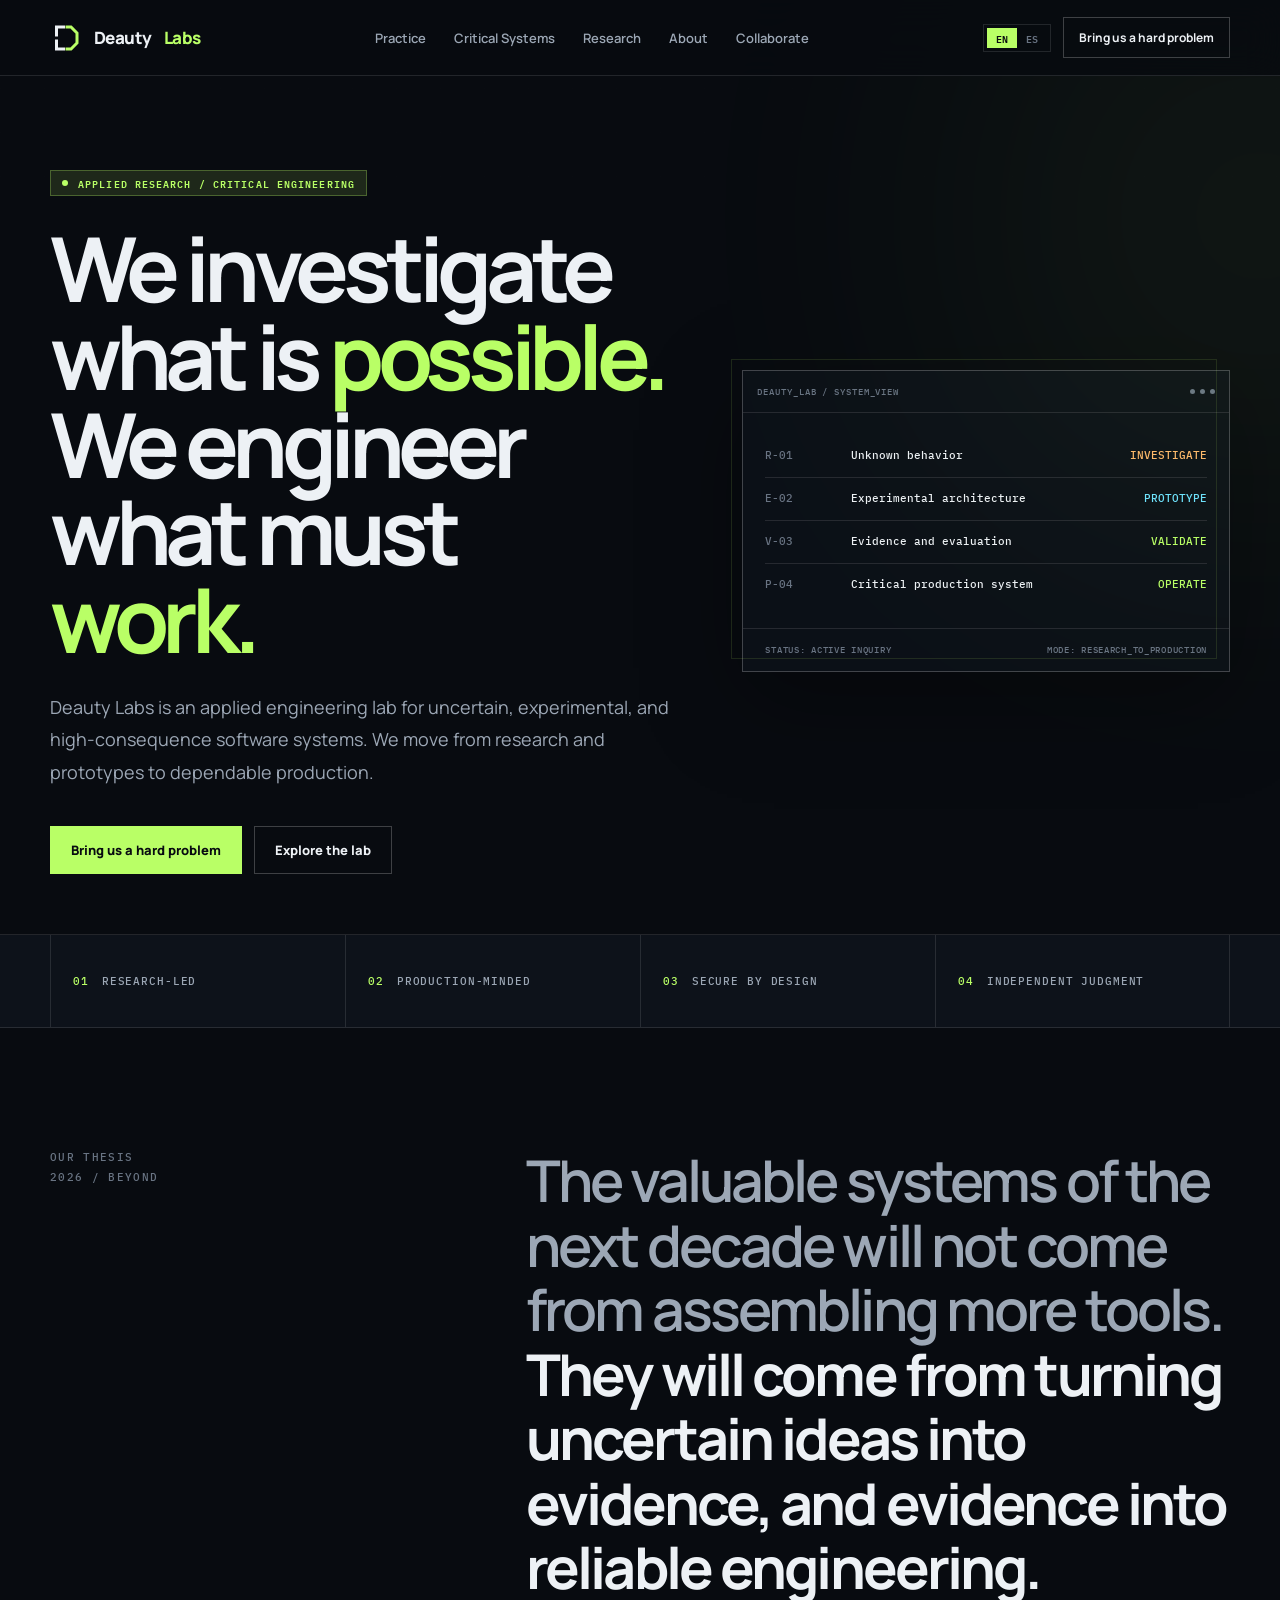
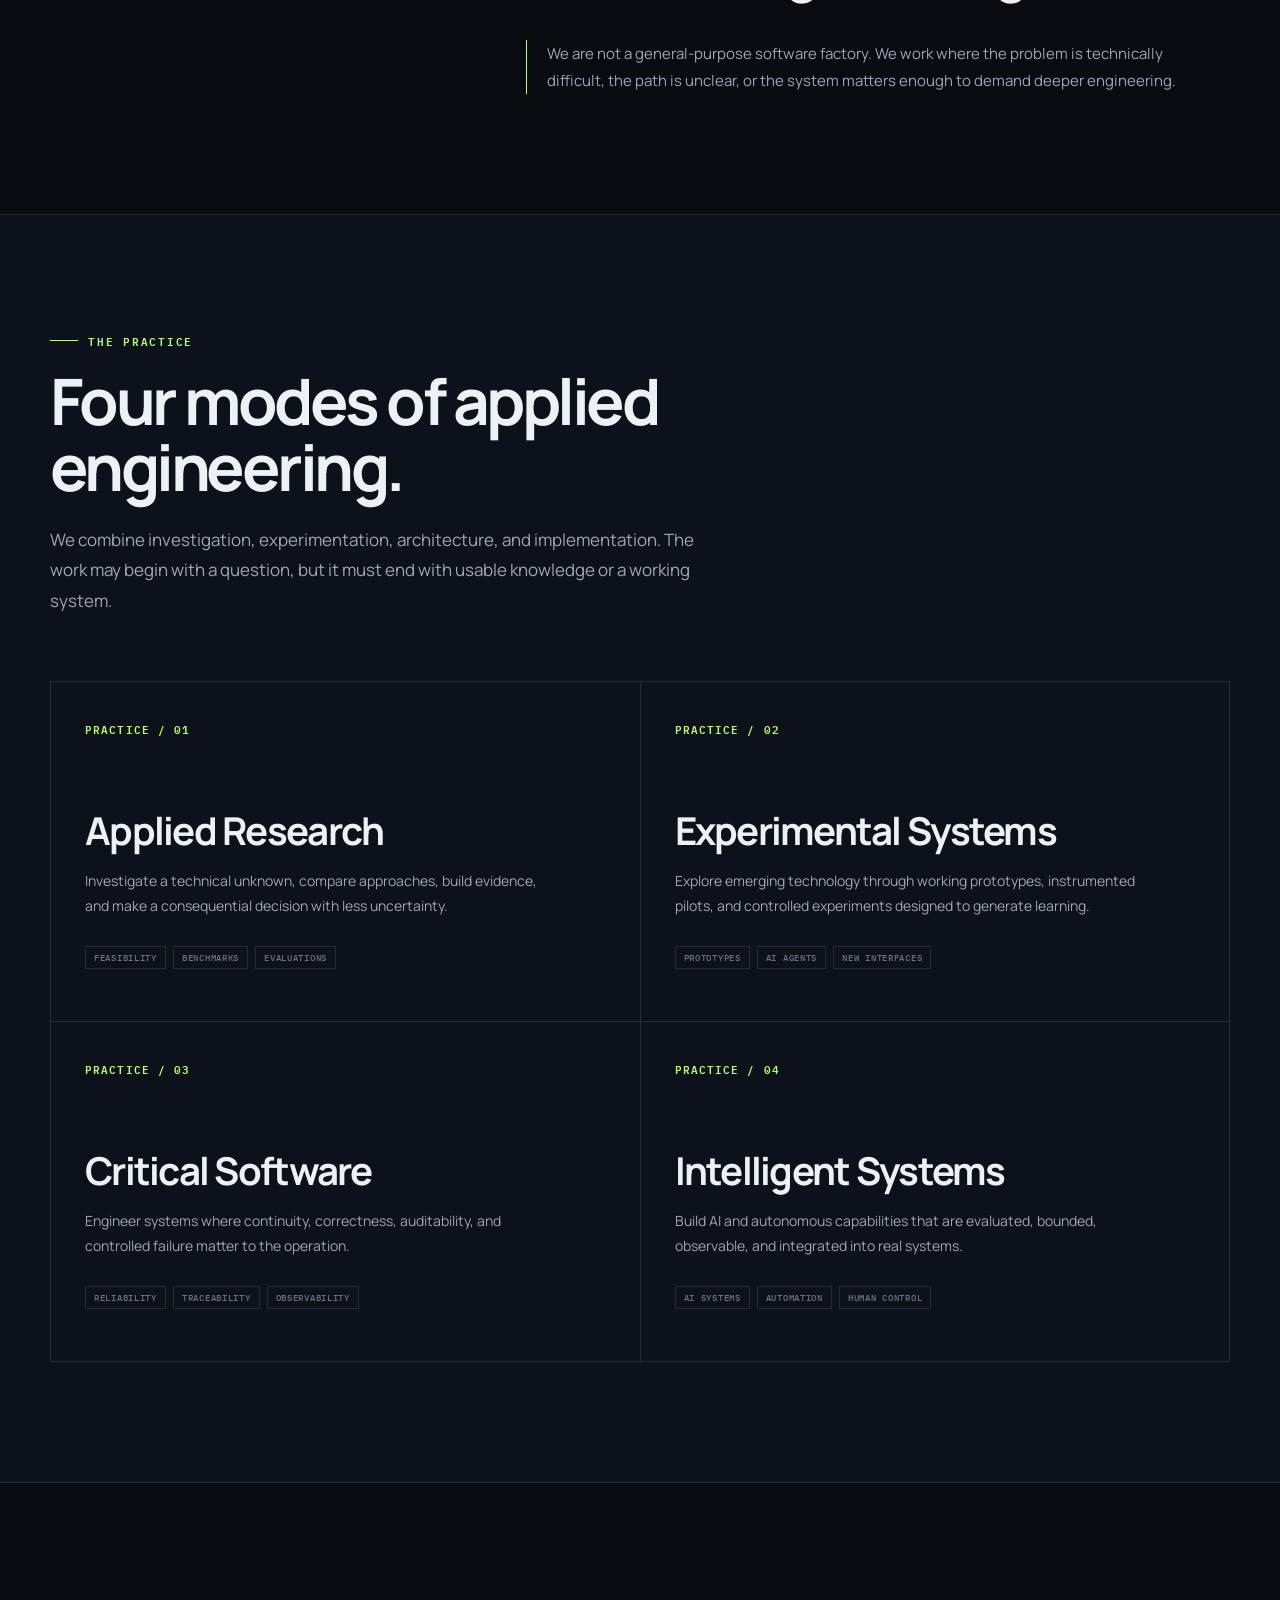
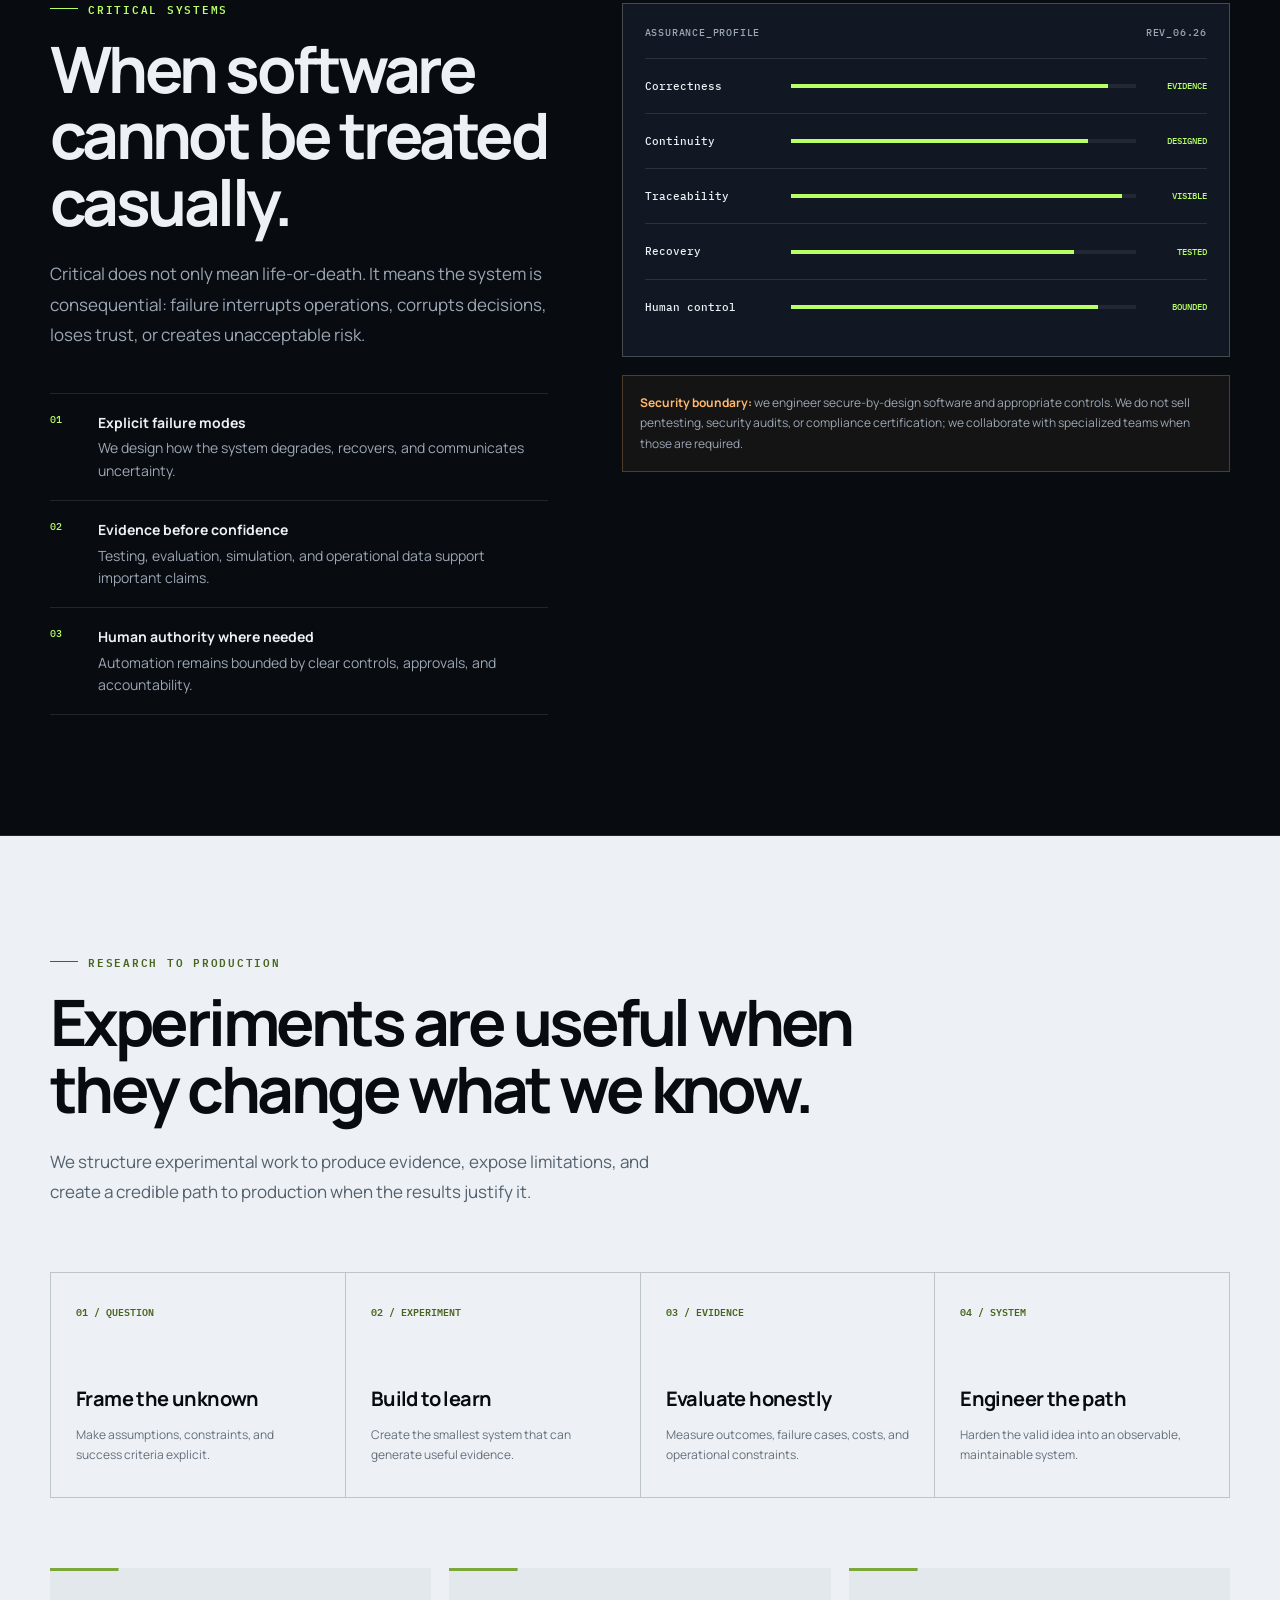
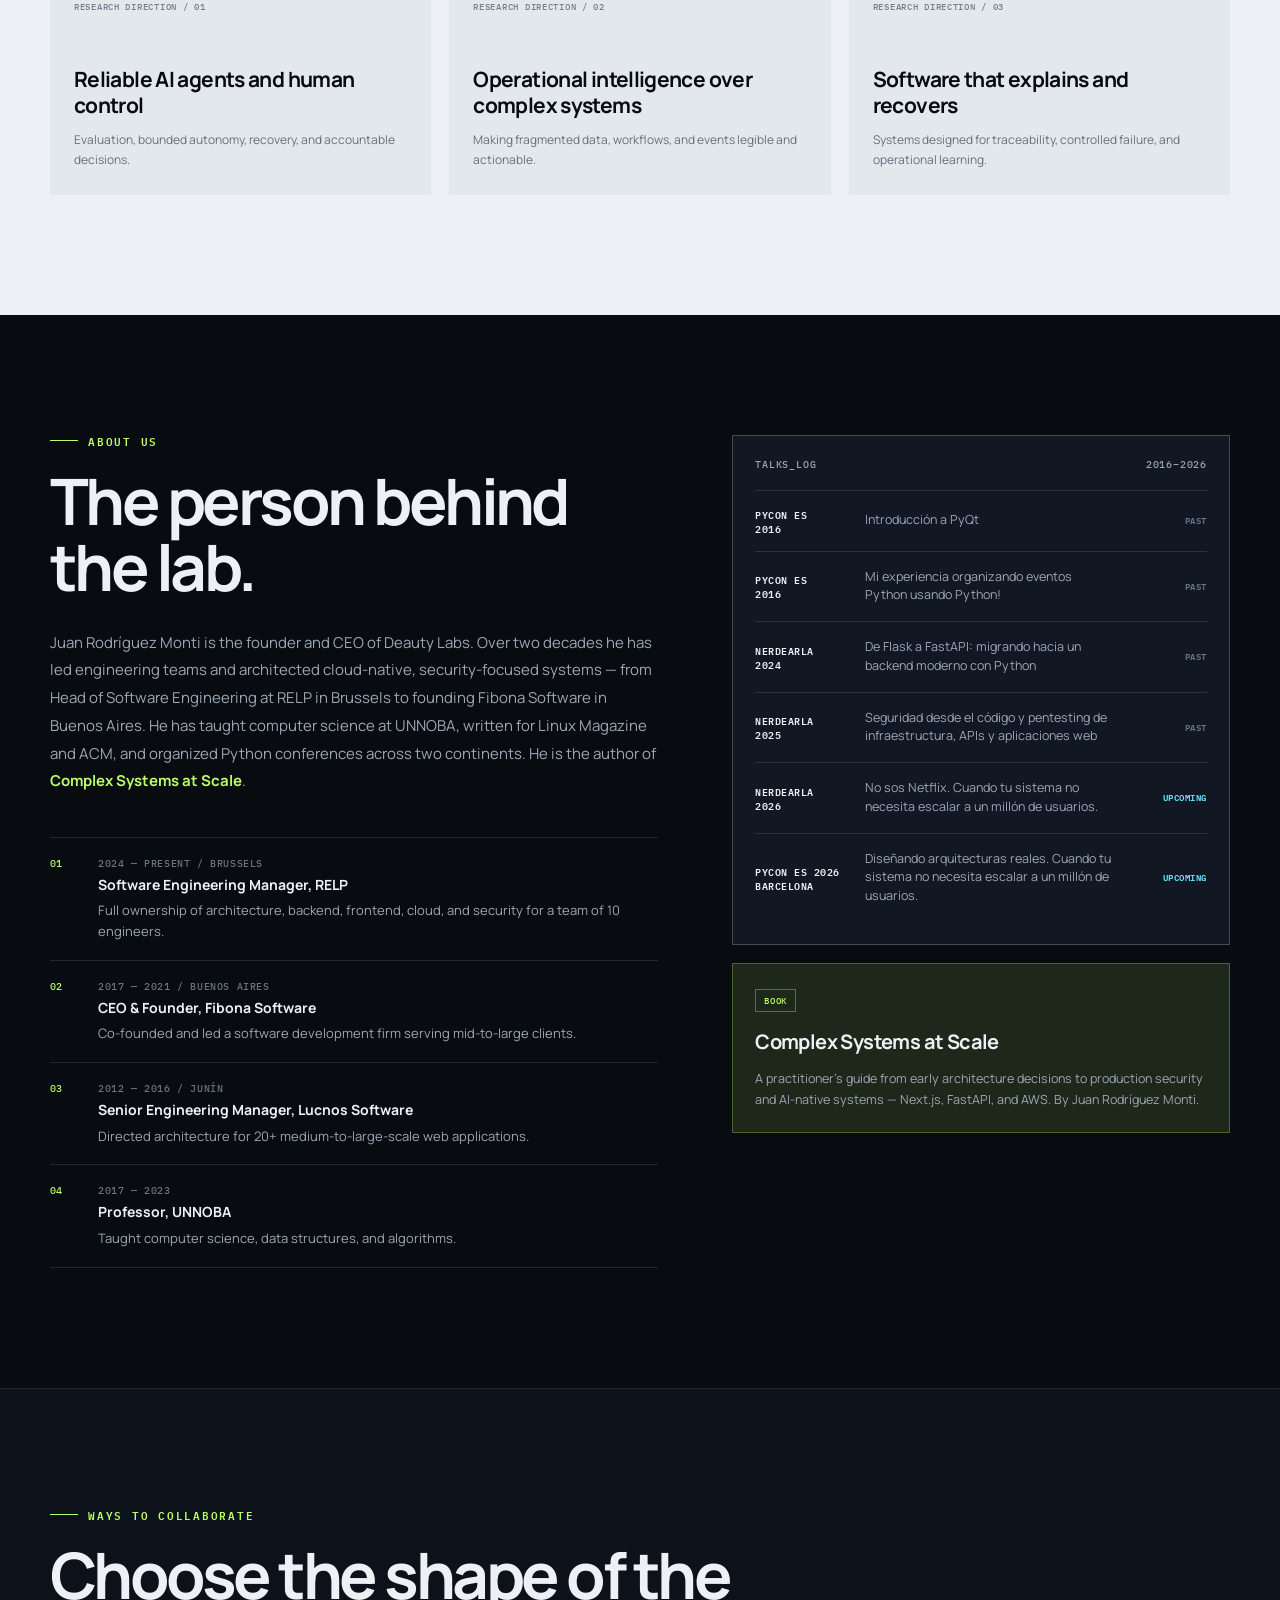
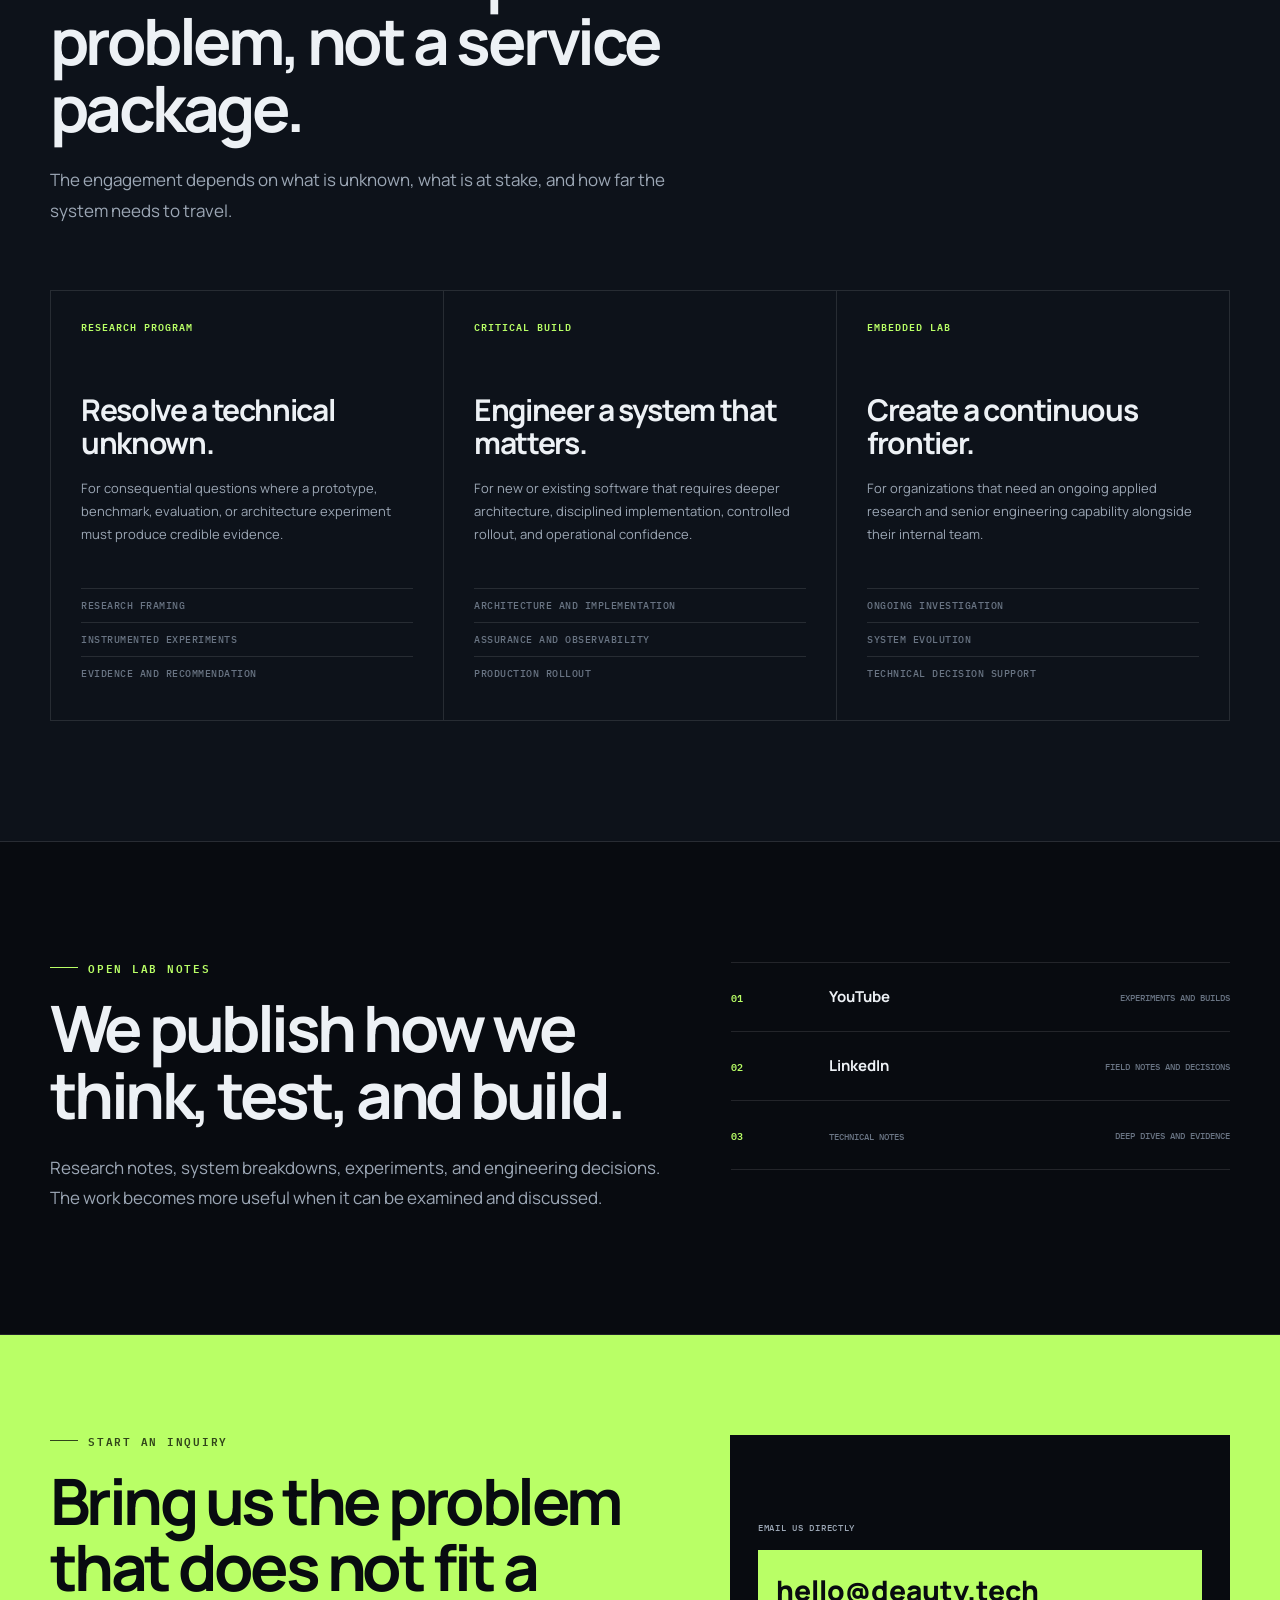
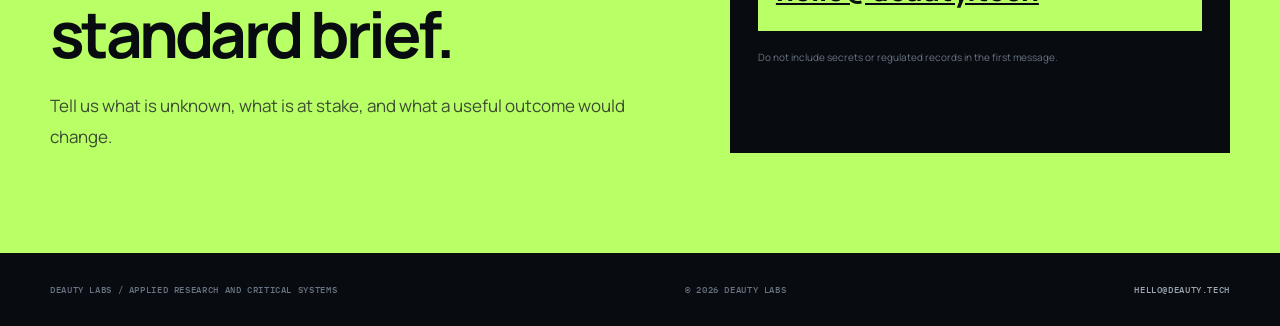
==== commit 723c3de1: "New page New page" ====
--- a/index.html
+++ b/index.html
@@ -2,1087 +2,1073 @@
 <html lang="en">
 <head>
   <meta charset="UTF-8" />
-  <meta name="viewport" content="width=device-width, initial-scale=1.0"/>
-  <title>Deauty AI — AI Adoption and Private AI Systems</title>
-  <link href="https://fonts.googleapis.com/css2?family=Inter:wght@300;400;500;600;700;800&display=swap" rel="stylesheet"/>
+  <meta name="viewport" content="width=device-width, initial-scale=1.0" />
+  <title>Deauty Labs - Applied Research and Critical Systems</title>
+  <meta name="description" content="Deauty Labs investigates difficult technical problems and engineers experimental, intelligent, and critical software systems." />
+  <link rel="icon" href="assets/deauty-labs-mark.svg" type="image/svg+xml" />
+  <link rel="preconnect" href="https://fonts.googleapis.com" />
+  <link rel="preconnect" href="https://fonts.gstatic.com" crossorigin />
+  <link href="https://fonts.googleapis.com/css2?family=IBM+Plex+Mono:wght@400;500;600&family=Manrope:wght@400;500;600;700;800&display=swap" rel="stylesheet" />
   <style>
     *, *::before, *::after { box-sizing: border-box; margin: 0; padding: 0; }
 
     :root {
-      --primary: #1a56db;
-      --primary-dark: #1345b7;
-      --accent: #0ea5e9;
-      --text: #111827;
-      --muted: #6b7280;
-      --light: #f9fafb;
-      --border: #e5e7eb;
-      --white: #ffffff;
-      --shadow-sm: 0 1px 3px rgba(0,0,0,.08);
-      --shadow-md: 0 4px 20px rgba(0,0,0,.10);
-      --shadow-lg: 0 12px 40px rgba(0,0,0,.12);
-      --radius: 12px;
+      --ink: #080b10;
+      --ink-soft: #0d121a;
+      --panel: #111823;
+      --panel-2: #151e2b;
+      --line: rgba(255,255,255,.11);
+      --line-strong: rgba(255,255,255,.22);
+      --paper: #edf1f5;
+      --muted: #9ca7b5;
+      --dim: #697483;
+      --signal: #b9ff66;
+      --signal-soft: rgba(185,255,102,.12);
+      --cyan: #6de2ff;
+      --orange: #ffb86b;
+      --max: 1180px;
     }
 
     html { scroll-behavior: smooth; }
-    body { font-family: 'Inter', sans-serif; color: var(--text); background: var(--white); line-height: 1.6; }
-
-    /* ── LANG TOGGLE ── */
-    #lang-toggle {
-      background: var(--light); border: 1.5px solid var(--border);
-      border-radius: 999px; display: flex; overflow: hidden;
-      box-shadow: none; flex-shrink: 0;
-    }
-    #lang-toggle button {
-      padding: 5px 14px; font-size: 12px; font-weight: 600;
-      border: none; background: transparent; cursor: pointer;
-      color: var(--muted); transition: all .2s;
-    }
-    #lang-toggle button.active { background: var(--primary); color: var(--white); }
-
-    /* ── NAV ── */
-    nav {
-      position: sticky; top: 0; z-index: 900;
-      background: rgba(255,255,255,.92); backdrop-filter: blur(12px);
-      border-bottom: 1px solid var(--border);
-      padding: 0 48px; height: 68px;
-      display: flex; align-items: center; justify-content: space-between;
-    }
-    .nav-logo { display: flex; align-items: center; gap: 10px; text-decoration: none; min-width: max-content; }
-    .nav-logo-text { font-size: 20px; font-weight: 800; color: var(--text); letter-spacing: -.5px; }
-    .nav-logo-text span { color: var(--primary); }
-    .nav-right { display: flex; align-items: center; gap: 12px; }
-    .nav-links { display: flex; gap: 32px; list-style: none; }
-    .nav-links a { text-decoration: none; color: var(--muted); font-size: 14px; font-weight: 500; transition: color .2s; }
-    .nav-links a:hover { color: var(--primary); }
-    .nav-cta {
-      background: var(--primary); color: var(--white); border: none;
-      padding: 10px 22px; border-radius: 8px; font-size: 14px; font-weight: 600;
-      cursor: pointer; transition: background .2s;
-    }
-    .nav-cta:hover { background: var(--primary-dark); }
-
-    /* ── SECTIONS ── */
-    section { padding: 100px 48px; scroll-margin-top: 68px; }
-    .container { max-width: 1120px; margin: 0 auto; }
-
-    /* ── HERO ── */
-    #hero {
-      background: linear-gradient(135deg, #f0f7ff 0%, #e8f4fd 50%, #f5f3ff 100%);
-      padding: 120px 48px 100px;
-      text-align: center;
-    }
-    .hero-badge {
-      display: inline-block; background: #dbeafe; color: var(--primary);
-      font-size: 12px; font-weight: 700; letter-spacing: .8px; text-transform: uppercase;
-      padding: 6px 16px; border-radius: 999px; margin-bottom: 24px;
-    }
-    .hero-title {
-      font-size: clamp(36px, 5vw, 62px); font-weight: 800;
-      line-height: 1.12; letter-spacing: -1.5px; margin-bottom: 24px;
-      color: var(--text);
-    }
-    .hero-title span { color: var(--primary); }
-    .hero-sub {
-      font-size: 18px; color: var(--muted); max-width: 620px;
-      margin: 0 auto 40px; font-weight: 400;
-    }
-    .hero-actions { display: flex; gap: 16px; justify-content: center; flex-wrap: wrap; }
-    .btn-primary {
-      background: var(--primary); color: var(--white); border: none;
-      padding: 14px 32px; border-radius: 10px; font-size: 15px; font-weight: 600;
-      cursor: pointer; transition: all .2s; text-decoration: none; display: inline-block;
-    }
-    .btn-primary:hover { background: var(--primary-dark); transform: translateY(-1px); box-shadow: var(--shadow-md); }
-    .btn-outline {
-      background: transparent; color: var(--primary);
-      border: 2px solid var(--primary);
-      padding: 14px 32px; border-radius: 10px; font-size: 15px; font-weight: 600;
-      cursor: pointer; transition: all .2s; text-decoration: none; display: inline-block;
-    }
-    .btn-outline:hover { background: #eff6ff; transform: translateY(-1px); }
-    .entry-menu {
-      width: min(100%, 440px); min-height: 430px; position: relative;
-      display: flex; align-items: center; justify-content: center;
-      overflow: hidden;
-    }
-    .entry-menu::before {
-      content: ''; position: absolute; inset: 58px; border: 1px solid rgba(26,86,219,.18);
-      border-radius: 8px; transform: rotate(45deg); animation: rotate-frame 18s linear infinite;
-    }
-    .entry-menu::after {
-      content: ''; position: absolute; inset: 72px; border: 1px dashed rgba(26,86,219,.24);
-      border-radius: 8px; animation: pulse-frame 4s ease-in-out infinite;
-    }
-    .menu-core {
-      width: 212px; min-height: 144px; background: rgba(255,255,255,.88);
-      border: 1.5px solid rgba(26,86,219,.28); border-radius: 8px;
-      box-shadow: 0 18px 50px rgba(26,86,219,.13); z-index: 2;
-      padding: 22px; text-align: center; display: grid; align-content: center; gap: 8px;
-    }
-    .menu-core small { color: var(--primary); font-weight: 800; letter-spacing: 1px; text-transform: uppercase; font-size: 11px; }
-    .menu-core strong { color: var(--text); font-size: 24px; line-height: 1.05; letter-spacing: -.4px; }
-    .menu-core span { color: var(--muted); font-size: 12px; line-height: 1.45; }
-    .menu-node {
-      position: absolute; z-index: 3; background: var(--white); border: 1.5px solid var(--border);
-      border-radius: 8px; padding: 10px 13px; box-shadow: var(--shadow-sm);
-      font-size: 12px; font-weight: 800; color: var(--text);
-      animation: float-node 6s ease-in-out infinite;
-    }
-    .menu-node:nth-child(2) { top: 32px; left: 124px; animation-delay: -.8s; }
-    .menu-node:nth-child(3) { top: 132px; right: 12px; animation-delay: -1.6s; }
-    .menu-node:nth-child(4) { bottom: 64px; right: 72px; animation-delay: -2.4s; }
-    .menu-node:nth-child(5) { bottom: 112px; left: 0; animation-delay: -3.2s; }
-    .menu-link {
-      position: absolute; z-index: 1; height: 1px; background: rgba(26,86,219,.25);
-      transform-origin: left center;
-    }
-    .menu-link.l1 { width: 132px; top: 116px; left: 164px; transform: rotate(35deg); }
-    .menu-link.l2 { width: 128px; top: 246px; left: 238px; transform: rotate(-28deg); }
-    .menu-link.l3 { width: 120px; top: 280px; left: 74px; transform: rotate(-26deg); }
-    .menu-routes {
-      position: absolute; left: 36px; right: 36px; bottom: 14px; z-index: 4;
-      display: grid; grid-template-columns: 1fr 1fr; gap: 10px;
-    }
-    .menu-route {
-      text-decoration: none; color: var(--primary); background: rgba(255,255,255,.86);
-      border: 1.5px solid rgba(26,86,219,.25); border-radius: 8px;
-      padding: 12px; text-align: center; font-size: 13px; font-weight: 800;
-      transition: transform .2s, background .2s, box-shadow .2s;
-    }
-    .menu-route:hover { background: var(--white); transform: translateY(-2px); box-shadow: var(--shadow-md); }
-
-    /* ── SECTION HEADER ── */
-    .section-header { text-align: center; margin-bottom: 64px; }
-    .section-eyebrow {
-      font-size: 12px; font-weight: 700; letter-spacing: 1px; text-transform: uppercase;
-      color: var(--primary); margin-bottom: 12px;
-    }
-    .section-title { font-size: clamp(28px, 3vw, 40px); font-weight: 800; letter-spacing: -.5px; margin-bottom: 16px; }
-    .section-sub { font-size: 16px; color: var(--muted); max-width: 560px; margin: 0 auto; }
-
-    /* ── SERVICES ── */
-    #services { background: var(--white); }
-    .services-panel {
-      display: grid; grid-template-columns: 300px 1fr;
-      gap: 0; border: 1.5px solid var(--border); border-radius: var(--radius);
-      overflow: hidden; min-height: 420px;
-    }
-    .services-nav { border-right: 1.5px solid var(--border); background: var(--light); }
-    .service-nav-item {
-      display: flex; align-items: center; gap: 16px;
-      padding: 20px 24px; cursor: pointer; border: none;
-      background: transparent; width: 100%; text-align: left;
-      border-bottom: 1px solid var(--border); transition: all .2s;
-      position: relative;
-    }
-    .service-nav-item:last-child { border-bottom: none; }
-    .service-nav-item:hover { background: #eff6ff; }
-    .service-nav-item.active { background: var(--white); }
-    .service-nav-item.active::after {
-      content: ''; position: absolute; right: -2px; top: 0; bottom: 0;
-      width: 2px; background: var(--primary);
-    }
-    .snav-icon {
-      width: 36px; height: 36px; border-radius: 8px; flex-shrink: 0;
-      background: var(--border); display: flex; align-items: center; justify-content: center;
-      transition: background .2s;
-    }
-    .service-nav-item.active .snav-icon { background: #dbeafe; }
-    .snav-icon svg { width: 16px; height: 16px; stroke: var(--muted); fill: none; stroke-width: 2; stroke-linecap: round; stroke-linejoin: round; }
-    .service-nav-item.active .snav-icon svg { stroke: var(--primary); }
-    .snav-label { font-size: 13px; font-weight: 600; color: var(--muted); line-height: 1.3; }
-    .service-nav-item.active .snav-label { color: var(--text); }
-    .services-detail { padding: 48px 52px; display: flex; flex-direction: column; justify-content: center; }
-    .service-pane { display: none; }
-    .service-pane.active { display: block; }
-    .service-pane h3 { font-size: 26px; font-weight: 800; letter-spacing: -.5px; margin-bottom: 16px; }
-    .service-pane p { font-size: 15px; color: var(--muted); line-height: 1.7; margin-bottom: 28px; max-width: 520px; }
-    .service-points { list-style: none; display: flex; flex-direction: column; gap: 10px; }
-    .service-points li { font-size: 14px; display: flex; align-items: flex-start; gap: 10px; color: var(--text); }
-    .service-points li::before { content: ''; width: 6px; height: 6px; border-radius: 50%; background: var(--primary); flex-shrink: 0; margin-top: 6px; }
-    @media (max-width: 768px) {
-      .services-panel { grid-template-columns: 1fr; }
-      .services-nav { border-right: none; border-bottom: 1.5px solid var(--border); display: flex; overflow-x: auto; }
-      .service-nav-item { border-bottom: none; border-right: 1px solid var(--border); min-width: 140px; flex-direction: column; gap: 8px; padding: 16px; }
-      .service-nav-item.active::after { right: 0; top: auto; bottom: -2px; left: 0; width: auto; height: 2px; }
-      .services-detail { padding: 32px 24px; }
-    }
-
-    /* ── ADOPTION ── */
-    #adoption { background: var(--light); }
-    .adoption-layout { display: grid; grid-template-columns: .9fr 1.1fr; gap: 44px; align-items: center; }
-    .adoption-list { display: grid; gap: 14px; }
-    .adoption-item {
-      background: var(--white); border: 1.5px solid var(--border); border-radius: 8px;
-      padding: 20px; display: grid; grid-template-columns: 44px 1fr; gap: 16px; align-items: start;
-    }
-    .adoption-num {
-      width: 44px; height: 44px; border-radius: 8px; background: #dbeafe; color: var(--primary);
-      display: flex; align-items: center; justify-content: center; font-weight: 800;
-    }
-    .adoption-item h3 { font-size: 16px; font-weight: 800; margin-bottom: 5px; }
-    .adoption-item p { font-size: 14px; color: var(--muted); line-height: 1.6; }
-    .adoption-visual {
-      background: var(--white); border: 1.5px solid var(--border); border-radius: 8px;
-      padding: 28px; display: grid; gap: 18px;
-    }
-    .deliverable-map { display: grid; grid-template-columns: repeat(4, 1fr); gap: 12px; }
-    .deliverable-card {
-      background: var(--light); border: 1.5px solid var(--border); border-radius: 8px;
-      padding: 18px; min-height: 150px; display: flex; flex-direction: column; justify-content: space-between;
-    }
-    .deliverable-card strong { font-size: 14px; line-height: 1.3; color: var(--text); }
-    .deliverable-card span { font-size: 12px; color: var(--muted); line-height: 1.45; margin-top: 10px; }
-    .deliverable-card.highlight { background: #dbeafe; border-color: rgba(26,86,219,.35); }
-    .adoption-caption {
-      border-top: 1.5px solid var(--border); padding-top: 16px;
-      font-size: 14px; color: var(--muted); line-height: 1.65;
-    }
-
-    /* ── HOW IT WORKS ── */
-    #how { background: var(--light); }
-    .steps { display: grid; grid-template-columns: repeat(5, 1fr); gap: 14px; margin: 0 auto; position: relative; }
-    .steps::before {
-      content: ''; position: absolute; top: 24px; left: 8%; right: 8%;
-      height: 2px; background: linear-gradient(90deg, transparent, rgba(26,86,219,.45), transparent);
-    }
-    .step {
-      background: var(--white); border: 1.5px solid var(--border); border-radius: 8px;
-      padding: 22px; position: relative; min-height: 230px;
-    }
-    .step-num {
-      width: 48px; height: 48px; border-radius: 50%;
-      background: var(--primary); color: var(--white);
-      font-weight: 800; font-size: 18px;
-      display: flex; align-items: center; justify-content: center;
-      margin-bottom: 22px; position: relative; z-index: 1;
-    }
-    .step-content h3 { font-size: 16px; font-weight: 800; margin-bottom: 8px; line-height: 1.3; }
-    .step-content p { font-size: 14px; color: var(--muted); }
-
-    /* ── USE CASES ── */
-    #use-cases { background: var(--white); }
-    .use-grid { display: grid; grid-template-columns: repeat(auto-fit, minmax(240px, 1fr)); gap: 20px; }
-    .use-card {
-      border: 1.5px solid var(--border); border-radius: 8px;
-      padding: 26px; background: var(--white);
-      transition: border-color .2s, box-shadow .2s, transform .2s;
-    }
-    .use-card:hover { border-color: rgba(26,86,219,.35); box-shadow: var(--shadow-md); transform: translateY(-2px); }
-    .use-card h3 { font-size: 17px; font-weight: 800; margin-bottom: 10px; letter-spacing: -.2px; }
-    .use-card p { color: var(--muted); font-size: 14px; line-height: 1.65; }
-
-    /* ── ARCHITECTURE ── */
-    #architecture { background: var(--light); }
-    .architecture-wrap {
-      display: grid; grid-template-columns: 1.05fr .95fr; gap: 48px;
-      align-items: center;
-    }
-    .architecture-board {
-      margin-top: 42px; background: var(--white); border: 1.5px solid var(--border);
-      border-radius: 8px; padding: 28px;
-    }
-    .architecture-flow {
-      display: grid; grid-template-columns: 1fr 1fr 1fr; gap: 18px;
-      align-items: center;
-    }
-    .flow-node {
-      background: var(--light); border: 1.5px solid var(--border); border-radius: 8px;
-      padding: 20px; text-align: center; min-height: 120px;
-      display: flex; flex-direction: column; justify-content: center; position: relative;
-    }
-    .flow-node.core { background: #dbeafe; border-color: rgba(26,86,219,.35); }
-    .flow-node strong { font-size: 14px; color: var(--text); line-height: 1.25; }
-    .flow-node span { font-size: 12px; color: var(--muted); margin-top: 6px; line-height: 1.35; }
-    .flow-arrow { height: 2px; background: rgba(26,86,219,.35); position: relative; }
-    .flow-arrow::after {
-      content: ''; position: absolute; right: -1px; top: -4px;
-      border-left: 8px solid rgba(26,86,219,.5); border-top: 5px solid transparent; border-bottom: 5px solid transparent;
-    }
-    .architecture-notes { list-style: none; display: grid; gap: 14px; }
-    .architecture-notes li {
-      display: flex; gap: 12px; font-size: 14px; color: var(--text);
-      border-bottom: 1px solid var(--border); padding-bottom: 14px;
-    }
-    .architecture-notes li::before { content: "✓"; color: var(--primary); font-weight: 800; flex-shrink: 0; }
-
-    /* ── PRICING ── */
-    #engagements { background: var(--white); }
-    .plans-grid {
-      display: grid; grid-template-columns: repeat(auto-fit, minmax(280px, 1fr));
-      gap: 24px; align-items: start;
-    }
-    .plan-card {
-      border: 1.5px solid var(--border); border-radius: var(--radius);
-      padding: 36px 32px; position: relative; transition: all .25s;
-      background: var(--white);
-    }
-    .plan-card:hover { box-shadow: var(--shadow-lg); transform: translateY(-2px); }
-    .plan-card.featured {
-      border-color: var(--primary); background: #f0f7ff;
-    }
-    .featured-badge {
-      position: absolute; top: -13px; left: 50%; transform: translateX(-50%);
-      background: var(--primary); color: var(--white);
-      font-size: 11px; font-weight: 700; letter-spacing: .5px; text-transform: uppercase;
-      padding: 5px 18px; border-radius: 999px; white-space: nowrap;
-    }
-    .plan-name { font-size: 14px; font-weight: 700; text-transform: uppercase; letter-spacing: .8px; color: var(--muted); margin-bottom: 8px; }
-    .plan-focus { font-size: 26px; font-weight: 800; color: var(--text); letter-spacing: -.5px; line-height: 1.15; }
-    .plan-focus span { color: var(--text); }
-    .plan-commitment { font-size: 12px; color: var(--muted); margin: 6px 0 20px; }
-    .plan-desc { font-size: 14px; color: var(--muted); margin-bottom: 24px; border-bottom: 1px solid var(--border); padding-bottom: 24px; }
-    .plan-features { list-style: none; display: flex; flex-direction: column; gap: 12px; margin-bottom: 32px; }
-    .plan-features li { font-size: 14px; display: flex; align-items: flex-start; gap: 10px; }
-    .plan-features li::before { content: "✓"; color: var(--primary); font-weight: 700; flex-shrink: 0; margin-top: 1px; }
-    .plan-btn {
-      width: 100%; padding: 13px; border-radius: 9px; font-size: 14px; font-weight: 600;
-      cursor: pointer; transition: all .2s; border: 2px solid var(--primary);
-    }
-    .plan-btn.solid { background: var(--primary); color: var(--white); }
-    .plan-btn.solid:hover { background: var(--primary-dark); }
-    .plan-btn.ghost { background: transparent; color: var(--primary); }
-    .plan-btn.ghost:hover { background: #eff6ff; }
-    .plan-card.enterprise { border-style: dashed; border-color: var(--muted); }
-    .plan-card.enterprise .plan-focus { font-size: 26px; }
-
-    /* ── TRUST / WHY ── */
-    #why { background: var(--light); }
-    .why-grid { display: grid; grid-template-columns: repeat(auto-fit, minmax(240px, 1fr)); gap: 32px; }
-    .why-item { text-align: center; padding: 32px 24px; }
-    .why-icon { margin-bottom: 16px; display: flex; justify-content: center; }
-    .why-icon svg { width: 32px; height: 32px; stroke: var(--primary); fill: none; stroke-width: 1.8; stroke-linecap: round; stroke-linejoin: round; }
-    .why-item h3 { font-size: 16px; font-weight: 700; margin-bottom: 8px; }
-    .why-item p { font-size: 14px; color: var(--muted); }
-
-    /* ── FAQ ── */
-    #faq { background: var(--white); }
-    .faq-grid { display: grid; grid-template-columns: repeat(2, 1fr); gap: 20px 28px; }
-    .faq-item { border-top: 1.5px solid var(--border); padding-top: 20px; }
-    .faq-item h3 { font-size: 16px; font-weight: 800; margin-bottom: 8px; }
-    .faq-item p { color: var(--muted); font-size: 14px; line-height: 1.65; }
-
-    /* ── CTA ── */
-    #cta {
-      background: linear-gradient(135deg, var(--primary) 0%, #1345b7 100%);
-      padding: 100px 48px;
-    }
-    #cta .section-title { color: var(--white); }
-    #cta .section-sub { color: rgba(255,255,255,.75); }
-    .cta-layout { display: grid; grid-template-columns: .9fr 1.1fr; gap: 48px; align-items: start; }
-    #cta .section-header { text-align: left; margin-bottom: 0; }
-    #cta .section-sub { margin-left: 0; }
-    .contact-form {
-      background: var(--white); border-radius: 8px; padding: 28px;
-      display: grid; gap: 14px; box-shadow: 0 18px 48px rgba(0,0,0,.18);
-    }
-    .form-row { display: grid; grid-template-columns: 1fr 1fr; gap: 14px; }
-    .contact-form label { display: grid; gap: 7px; font-size: 12px; font-weight: 700; color: var(--text); }
-    .contact-form input, .contact-form select, .contact-form textarea {
-      width: 100%; border: 1.5px solid var(--border); border-radius: 8px;
-      padding: 12px 13px; font: inherit; font-size: 14px; color: var(--text);
-      background: var(--white);
-    }
-    .contact-form textarea { min-height: 116px; resize: vertical; }
-    .form-note { font-size: 12px; color: var(--muted); line-height: 1.5; }
-    .cta-btn {
-      background: var(--white); color: var(--primary);
-      border: none; padding: 16px 40px; border-radius: 10px;
-      font-size: 16px; font-weight: 700; cursor: pointer;
-      transition: all .2s; margin-top: 36px; display: inline-block;
-      text-decoration: none;
-    }
-    .cta-btn:hover { transform: translateY(-2px); box-shadow: 0 8px 32px rgba(0,0,0,.2); }
-
-    /* ── HERO TWO-COL ── */
-    .hero-inner { display: grid; grid-template-columns: 1fr 480px; gap: 64px; align-items: center; text-align: left; }
-    .hero-left {}
-    .hero-badge { display: inline-block; }
-    .hero-actions { justify-content: flex-start; }
-    .hero-right { display: flex; align-items: center; justify-content: center; }
-    /* ── HERO MENU ANIMATION ── */
-    @keyframes rotate-frame { from { transform: rotate(45deg); } to { transform: rotate(405deg); } }
-    @keyframes pulse-frame { 0%,100% { opacity: .55; transform: scale(1); } 50% { opacity: 1; transform: scale(1.04); } }
-    @keyframes float-node { 0%,100% { transform: translateY(0); } 50% { transform: translateY(-8px); } }
-    @media (max-width: 1100px) {
-      #hero { padding-top: 86px; }
-      .hero-inner { grid-template-columns: 1fr 360px; gap: 36px; }
-      .hero-title { font-size: clamp(36px, 5vw, 54px); }
-    }
-    @media (max-width: 900px) {
-      .hero-inner { grid-template-columns: 1fr; text-align: center; }
-      .hero-right { margin-top: 18px; }
-      .hero-actions { justify-content: center; }
-      .entry-menu { margin: 0 auto; min-height: 390px; }
-      .architecture-wrap, .adoption-layout, .cta-layout { grid-template-columns: 1fr; }
-      #cta .section-header { text-align: center; }
-      #cta .section-sub { margin-left: auto; }
-      .architecture-flow { grid-template-columns: 1fr; }
-      .flow-arrow { width: 2px; height: 24px; justify-self: center; }
-      .flow-arrow::after {
-        right: -4px; top: auto; bottom: -1px;
-        border-left: 5px solid transparent; border-right: 5px solid transparent; border-top: 8px solid rgba(26,86,219,.5); border-bottom: none;
-      }
-      .steps { grid-template-columns: 1fr; max-width: 560px; }
-      .steps::before { display: none; }
-      .step { min-height: auto; display: grid; grid-template-columns: 48px 1fr; gap: 18px; }
-      .step-num { margin-bottom: 0; }
-    }
-
-    /* ── FOOTER ── */
-    footer {
-      background: #111827; color: #9ca3af;
-      padding: 48px; text-align: center; font-size: 14px;
-    }
-    footer .footer-logo { color: var(--white); font-weight: 800; font-size: 18px; margin-bottom: 12px; }
-    footer a { color: #9ca3af; text-decoration: none; margin: 0 16px; }
-    footer a:hover { color: var(--white); }
-
-    /* ── RESPONSIVE ── */
-    @media (max-width: 768px) {
-      nav { padding: 0 16px; gap: 12px; }
-      .nav-logo svg { width: 30px; height: 30px; }
-      .nav-logo-text { font-size: 18px; white-space: nowrap; }
-      .nav-links { display: none; }
-      .nav-right { gap: 8px; }
-      #lang-toggle button { padding: 5px 10px; }
-      .nav-cta { display: none; }
-      section { padding: 72px 20px; }
-      #hero { padding: 80px 20px 72px; }
-      .hero-title { font-size: 38px; letter-spacing: -.8px; }
-      .hero-sub { font-size: 16px; }
-      .hero-actions a { width: 100%; text-align: center; }
-      .entry-menu { min-height: 330px; transform: scale(.92); transform-origin: top center; margin-bottom: -26px; }
-      .menu-routes { grid-template-columns: 1fr; left: 54px; right: 54px; bottom: -6px; }
-      .menu-node:nth-child(3) { right: 0; }
-      .menu-node:nth-child(5) { left: 0; }
-      .adoption-item { grid-template-columns: 1fr; }
-      .deliverable-map { grid-template-columns: 1fr; }
-      .faq-grid, .form-row { grid-template-columns: 1fr; }
-      #cta { padding: 72px 20px; }
-      footer { padding: 40px 20px; }
-    }
-
-    /* ── LANG ── */
+    body {
+      background: var(--ink);
+      color: var(--paper);
+      font-family: "Manrope", sans-serif;
+      line-height: 1.6;
+      overflow-x: hidden;
+    }
+    body::before {
+      content: "";
+      position: fixed;
+      inset: 0;
+      pointer-events: none;
+      opacity: .15;
+      background-image:
+        linear-gradient(rgba(255,255,255,.035) 1px, transparent 1px),
+        linear-gradient(90deg, rgba(255,255,255,.035) 1px, transparent 1px);
+      background-size: 44px 44px;
+      mask-image: linear-gradient(to bottom, black, transparent 85%);
+      z-index: -1;
+    }
+
+    a { color: inherit; }
+    button, input, textarea { font: inherit; }
+    .container { width: min(calc(100% - 48px), var(--max)); margin: 0 auto; }
+    .mono { font-family: "IBM Plex Mono", monospace; }
+    .signal { color: var(--signal); }
+    .muted { color: var(--muted); }
+    section { padding: 120px 0; scroll-margin-top: 76px; }
+
     [data-lang] { display: none; }
     body.lang-en [data-lang="en"] { display: revert; }
     body.lang-es [data-lang="es"] { display: revert; }
-    /* inline spans */
     span[data-lang] { display: none; }
     body.lang-en span[data-lang="en"] { display: inline; }
     body.lang-es span[data-lang="es"] { display: inline; }
+
+    .eyebrow {
+      display: flex;
+      align-items: center;
+      gap: 10px;
+      color: var(--signal);
+      font: 600 11px/1 "IBM Plex Mono", monospace;
+      letter-spacing: .16em;
+      text-transform: uppercase;
+      margin-bottom: 22px;
+    }
+    .eyebrow::before {
+      content: "";
+      width: 28px;
+      height: 1px;
+      background: var(--signal);
+    }
+    .section-title {
+      max-width: 850px;
+      font-size: clamp(34px, 5vw, 64px);
+      line-height: 1.04;
+      letter-spacing: -.055em;
+      font-weight: 700;
+    }
+    .section-lead {
+      max-width: 650px;
+      margin-top: 24px;
+      color: var(--muted);
+      font-size: 17px;
+      line-height: 1.8;
+    }
+    .section-head { margin-bottom: 64px; }
+
+    nav {
+      position: sticky;
+      top: 0;
+      z-index: 50;
+      height: 76px;
+      border-bottom: 1px solid var(--line);
+      background: rgba(8,11,16,.84);
+      backdrop-filter: blur(18px);
+    }
+    .nav-inner {
+      width: min(calc(100% - 48px), var(--max));
+      height: 100%;
+      margin: 0 auto;
+      display: flex;
+      align-items: center;
+      justify-content: space-between;
+      gap: 24px;
+    }
+    .brand {
+      display: flex;
+      align-items: center;
+      gap: 12px;
+      text-decoration: none;
+      font-size: 17px;
+      font-weight: 800;
+      letter-spacing: -.03em;
+      white-space: nowrap;
+    }
+    .brand-symbol { width: 32px; height: 32px; flex: 0 0 auto; }
+    .brand span { color: var(--signal); }
+    .nav-links { display: flex; list-style: none; gap: 28px; }
+    .nav-links a {
+      color: var(--muted);
+      text-decoration: none;
+      font-size: 13px;
+      font-weight: 600;
+      transition: color .2s;
+    }
+    .nav-links a:hover { color: var(--paper); }
+    .nav-actions { display: flex; align-items: center; gap: 12px; }
+    #lang-toggle {
+      display: flex;
+      border: 1px solid var(--line);
+      padding: 3px;
+    }
+    #lang-toggle button {
+      border: 0;
+      color: var(--dim);
+      background: transparent;
+      padding: 5px 9px;
+      font: 600 10px/1 "IBM Plex Mono", monospace;
+      cursor: pointer;
+    }
+    #lang-toggle button.active { color: var(--ink); background: var(--signal); }
+    .nav-cta {
+      border: 1px solid var(--line-strong);
+      background: transparent;
+      color: var(--paper);
+      text-decoration: none;
+      padding: 10px 15px;
+      font-size: 12px;
+      font-weight: 700;
+      transition: border-color .2s, color .2s;
+      white-space: nowrap;
+    }
+    .nav-cta:hover { border-color: var(--signal); color: var(--signal); }
+
+    #hero {
+      min-height: calc(100vh - 76px);
+      padding: 92px 0 60px;
+      display: flex;
+      align-items: center;
+      border-bottom: 1px solid var(--line);
+      position: relative;
+    }
+    #hero::after {
+      content: "";
+      position: absolute;
+      width: 520px;
+      height: 520px;
+      right: -240px;
+      top: -120px;
+      border-radius: 50%;
+      background: var(--signal);
+      filter: blur(170px);
+      opacity: .08;
+      pointer-events: none;
+    }
+    .hero-grid {
+      display: grid;
+      grid-template-columns: 1.12fr .88fr;
+      gap: 72px;
+      align-items: center;
+    }
+    .hero-kicker {
+      display: inline-flex;
+      align-items: center;
+      gap: 10px;
+      border: 1px solid rgba(185,255,102,.28);
+      color: var(--signal);
+      background: var(--signal-soft);
+      padding: 7px 11px;
+      font: 600 10px/1 "IBM Plex Mono", monospace;
+      letter-spacing: .11em;
+      text-transform: uppercase;
+      margin-bottom: 28px;
+    }
+    .pulse {
+      width: 6px;
+      height: 6px;
+      border-radius: 50%;
+      background: var(--signal);
+      box-shadow: 0 0 0 0 rgba(185,255,102,.5);
+      animation: pulse 2s infinite;
+    }
+    @keyframes pulse {
+      70% { box-shadow: 0 0 0 9px rgba(185,255,102,0); }
+      100% { box-shadow: 0 0 0 0 rgba(185,255,102,0); }
+    }
+    .hero-title {
+      font-size: clamp(52px, 7vw, 92px);
+      line-height: .98;
+      letter-spacing: -.07em;
+      font-weight: 700;
+      max-width: 780px;
+    }
+    .hero-title em {
+      color: var(--signal);
+      font-style: normal;
+    }
+    .hero-sub {
+      max-width: 650px;
+      margin-top: 28px;
+      color: var(--muted);
+      font-size: 18px;
+      line-height: 1.8;
+    }
+    .hero-actions { display: flex; flex-wrap: wrap; gap: 12px; margin-top: 38px; }
+    .btn {
+      display: inline-flex;
+      justify-content: center;
+      align-items: center;
+      min-height: 48px;
+      padding: 0 20px;
+      text-decoration: none;
+      font-size: 13px;
+      font-weight: 800;
+      transition: transform .2s, background .2s, color .2s, border-color .2s;
+    }
+    .btn:hover { transform: translateY(-2px); }
+    .btn-primary { background: var(--signal); color: var(--ink); border: 1px solid var(--signal); }
+    .btn-secondary { border: 1px solid var(--line-strong); color: var(--paper); }
+    .btn-secondary:hover { border-color: var(--signal); color: var(--signal); }
+
+    .system-window {
+      border: 1px solid var(--line-strong);
+      background: rgba(13,18,26,.8);
+      box-shadow: 0 28px 90px rgba(0,0,0,.35);
+      position: relative;
+    }
+    .system-window::before {
+      content: "";
+      position: absolute;
+      inset: -12px 12px 12px -12px;
+      border: 1px solid rgba(185,255,102,.12);
+      z-index: -1;
+    }
+    .window-head {
+      height: 42px;
+      border-bottom: 1px solid var(--line);
+      display: flex;
+      align-items: center;
+      justify-content: space-between;
+      padding: 0 14px;
+      color: var(--dim);
+      font: 500 9px/1 "IBM Plex Mono", monospace;
+      letter-spacing: .1em;
+      text-transform: uppercase;
+    }
+    .window-dots { display: flex; gap: 5px; }
+    .window-dots i { width: 5px; height: 5px; border-radius: 50%; background: var(--dim); }
+    .window-body { padding: 22px; }
+    .console-line {
+      display: grid;
+      grid-template-columns: 74px 1fr auto;
+      gap: 12px;
+      padding: 13px 0;
+      border-bottom: 1px solid var(--line);
+      font: 500 11px/1.45 "IBM Plex Mono", monospace;
+    }
+    .console-line:last-child { border-bottom: 0; }
+    .console-id { color: var(--dim); }
+    .console-value { color: var(--paper); }
+    .console-state { color: var(--signal); }
+    .console-state.cyan { color: var(--cyan); }
+    .console-state.orange { color: var(--orange); }
+    .window-foot {
+      border-top: 1px solid var(--line);
+      padding: 15px 22px;
+      display: flex;
+      justify-content: space-between;
+      gap: 12px;
+      color: var(--dim);
+      font: 500 9px/1.4 "IBM Plex Mono", monospace;
+      text-transform: uppercase;
+      letter-spacing: .08em;
+    }
+
+    .signals {
+      border-bottom: 1px solid var(--line);
+      background: var(--ink-soft);
+    }
+    .signals-grid {
+      display: grid;
+      grid-template-columns: repeat(4, 1fr);
+    }
+    .signal-item {
+      min-height: 92px;
+      padding: 22px;
+      border-left: 1px solid var(--line);
+      display: flex;
+      align-items: center;
+      gap: 13px;
+      color: var(--muted);
+      font: 500 11px/1.5 "IBM Plex Mono", monospace;
+      text-transform: uppercase;
+      letter-spacing: .08em;
+    }
+    .signal-item:last-child { border-right: 1px solid var(--line); }
+    .signal-num { color: var(--signal); }
+
+    #thesis { border-bottom: 1px solid var(--line); }
+    .thesis-grid {
+      display: grid;
+      grid-template-columns: .72fr 1.28fr;
+      gap: 80px;
+      align-items: start;
+    }
+    .thesis-label {
+      color: var(--dim);
+      font: 500 11px/1.8 "IBM Plex Mono", monospace;
+      text-transform: uppercase;
+      letter-spacing: .12em;
+      position: sticky;
+      top: 110px;
+    }
+    .thesis-copy {
+      font-size: clamp(32px, 4.5vw, 58px);
+      line-height: 1.12;
+      letter-spacing: -.05em;
+      font-weight: 600;
+    }
+    .thesis-copy span { color: var(--muted); }
+    .thesis-note {
+      margin-top: 40px;
+      padding-left: 20px;
+      border-left: 1px solid var(--signal);
+      color: var(--muted);
+      max-width: 650px;
+      font-size: 15px;
+      line-height: 1.8;
+    }
+
+    #practice { background: var(--ink-soft); border-bottom: 1px solid var(--line); }
+    .practice-grid {
+      display: grid;
+      grid-template-columns: repeat(2, 1fr);
+      border-top: 1px solid var(--line);
+      border-left: 1px solid var(--line);
+    }
+    .practice-item {
+      min-height: 340px;
+      padding: 34px;
+      border-right: 1px solid var(--line);
+      border-bottom: 1px solid var(--line);
+      position: relative;
+      overflow: hidden;
+      transition: background .25s;
+    }
+    .practice-item:hover { background: var(--panel); }
+    .practice-index {
+      color: var(--signal);
+      font: 600 11px/1 "IBM Plex Mono", monospace;
+      letter-spacing: .1em;
+    }
+    .practice-item h3 {
+      margin-top: 70px;
+      font-size: clamp(27px, 3vw, 40px);
+      line-height: 1.05;
+      letter-spacing: -.045em;
+    }
+    .practice-item p {
+      max-width: 470px;
+      margin-top: 18px;
+      color: var(--muted);
+      font-size: 14px;
+      line-height: 1.75;
+    }
+    .practice-tags { display: flex; flex-wrap: wrap; gap: 7px; margin-top: 28px; }
+    .tag {
+      border: 1px solid var(--line);
+      padding: 6px 8px;
+      color: var(--dim);
+      font: 500 9px/1 "IBM Plex Mono", monospace;
+      text-transform: uppercase;
+      letter-spacing: .08em;
+    }
+
+    #critical { border-bottom: 1px solid var(--line); }
+    .critical-grid {
+      display: grid;
+      grid-template-columns: .9fr 1.1fr;
+      gap: 74px;
+      align-items: start;
+    }
+    .critical-copy .section-title { font-size: clamp(40px, 5vw, 68px); }
+    .critical-list {
+      margin-top: 42px;
+      list-style: none;
+      border-top: 1px solid var(--line);
+    }
+    .critical-list li {
+      display: grid;
+      grid-template-columns: 34px 1fr;
+      gap: 14px;
+      padding: 18px 0;
+      border-bottom: 1px solid var(--line);
+      color: var(--muted);
+      font-size: 14px;
+    }
+    .critical-list strong { color: var(--paper); display: block; margin-bottom: 3px; }
+    .critical-list b { color: var(--signal); font: 500 10px/1.6 "IBM Plex Mono", monospace; }
+    .assurance-board {
+      border: 1px solid var(--line-strong);
+      background: var(--panel);
+      padding: 22px;
+    }
+    .board-title {
+      display: flex;
+      justify-content: space-between;
+      gap: 20px;
+      padding-bottom: 18px;
+      border-bottom: 1px solid var(--line);
+      color: var(--muted);
+      font: 500 10px/1.4 "IBM Plex Mono", monospace;
+      text-transform: uppercase;
+      letter-spacing: .08em;
+    }
+    .assurance-row {
+      display: grid;
+      grid-template-columns: 130px 1fr 55px;
+      gap: 16px;
+      align-items: center;
+      padding: 20px 0;
+      border-bottom: 1px solid var(--line);
+      font: 500 11px/1.3 "IBM Plex Mono", monospace;
+    }
+    .assurance-row:last-child { border-bottom: 0; }
+    .assurance-name { color: var(--paper); }
+    .assurance-track { height: 4px; background: rgba(255,255,255,.07); overflow: hidden; }
+    .assurance-track i { display: block; height: 100%; background: var(--signal); }
+    .assurance-state { color: var(--signal); text-align: right; font-size: 9px; }
+    .boundary {
+      margin-top: 18px;
+      border: 1px solid rgba(255,184,107,.25);
+      background: rgba(255,184,107,.05);
+      padding: 17px;
+      color: var(--muted);
+      font-size: 12px;
+      line-height: 1.7;
+    }
+    .boundary strong { color: var(--orange); }
+
+    #research { background: var(--paper); color: var(--ink); }
+    #research .eyebrow { color: #47651e; }
+    #research .eyebrow::before { background: #47651e; }
+    #research .section-lead { color: #53606d; }
+    .research-flow {
+      display: grid;
+      grid-template-columns: repeat(4, 1fr);
+      margin-top: 62px;
+      border-top: 1px solid #bdc5cc;
+      border-left: 1px solid #bdc5cc;
+    }
+    .research-step {
+      min-height: 225px;
+      padding: 25px;
+      border-right: 1px solid #bdc5cc;
+      border-bottom: 1px solid #bdc5cc;
+    }
+    .research-step b {
+      color: #47651e;
+      font: 600 10px/1 "IBM Plex Mono", monospace;
+    }
+    .research-step h3 { margin-top: 60px; font-size: 20px; letter-spacing: -.03em; }
+    .research-step p { margin-top: 10px; color: #64707c; font-size: 12px; line-height: 1.65; }
+    .directions {
+      display: grid;
+      grid-template-columns: 1fr 1fr 1fr;
+      gap: 18px;
+      margin-top: 70px;
+    }
+    .direction {
+      background: #e3e8ec;
+      padding: 24px;
+      min-height: 220px;
+      position: relative;
+    }
+    .direction::before {
+      content: "";
+      position: absolute;
+      top: 0;
+      left: 0;
+      right: 0;
+      height: 3px;
+      background: #7ca83a;
+      transform: scaleX(.18);
+      transform-origin: left;
+      transition: transform .3s;
+    }
+    .direction:hover::before { transform: scaleX(1); }
+    .direction small {
+      color: #71808d;
+      font: 500 9px/1 "IBM Plex Mono", monospace;
+      text-transform: uppercase;
+      letter-spacing: .08em;
+    }
+    .direction h3 { margin-top: 50px; font-size: 21px; line-height: 1.2; letter-spacing: -.03em; }
+    .direction p { margin-top: 12px; color: #64707c; font-size: 12px; line-height: 1.7; }
+
+    #about { border-bottom: 1px solid var(--line); }
+    .about-grid {
+      display: grid;
+      grid-template-columns: 1.1fr .9fr;
+      gap: 74px;
+      align-items: start;
+    }
+    .about-copy .section-title { font-size: clamp(38px, 5vw, 64px); }
+    .about-bio {
+      margin-top: 28px;
+      color: var(--muted);
+      max-width: 620px;
+      font-size: 15px;
+      line-height: 1.85;
+    }
+    .about-timeline {
+      margin-top: 42px;
+      list-style: none;
+      border-top: 1px solid var(--line);
+    }
+    .about-timeline li {
+      display: grid;
+      grid-template-columns: 34px 1fr;
+      gap: 14px;
+      padding: 18px 0;
+      border-bottom: 1px solid var(--line);
+      color: var(--muted);
+      font-size: 13px;
+      line-height: 1.6;
+    }
+    .about-timeline b { color: var(--signal); font: 500 10px/1.6 "IBM Plex Mono", monospace; }
+    .about-timeline strong { color: var(--paper); display: block; margin-top: 2px; margin-bottom: 4px; font-size: 14px; }
+    .about-timeline .about-date {
+      display: block;
+      color: var(--dim);
+      font: 500 10px/1.6 "IBM Plex Mono", monospace;
+      text-transform: uppercase;
+      letter-spacing: .06em;
+    }
+    .talks-board {
+      border: 1px solid var(--line-strong);
+      background: var(--panel);
+      padding: 22px;
+    }
+    .talk-row {
+      display: grid;
+      grid-template-columns: 96px 1fr 76px;
+      gap: 14px;
+      align-items: center;
+      padding: 16px 0;
+      border-bottom: 1px solid var(--line);
+    }
+    .talk-row:last-child { border-bottom: 0; }
+    .talk-event {
+      color: var(--paper);
+      font: 600 10px/1.4 "IBM Plex Mono", monospace;
+      text-transform: uppercase;
+      letter-spacing: .05em;
+    }
+    .talk-title { color: var(--muted); font-size: 12.5px; line-height: 1.5; }
+    .talk-status {
+      text-align: right;
+      font: 600 9px/1 "IBM Plex Mono", monospace;
+      text-transform: uppercase;
+      letter-spacing: .06em;
+    }
+    .talk-status.past { color: var(--dim); }
+    .talk-status.upcoming { color: var(--cyan); }
+    .book-card {
+      margin-top: 18px;
+      border: 1px solid rgba(185,255,102,.28);
+      background: var(--signal-soft);
+      padding: 22px;
+    }
+    .book-card .tag { border-color: rgba(185,255,102,.35); color: var(--signal); margin-bottom: 14px; display: inline-block; }
+    .book-card h4 { font-size: 20px; letter-spacing: -.03em; color: var(--paper); }
+    .book-card p { margin-top: 10px; color: var(--muted); font-size: 12.5px; line-height: 1.7; }
+
+    #collaborate { background: var(--ink-soft); border-bottom: 1px solid var(--line); }
+    .collab-grid {
+      display: grid;
+      grid-template-columns: repeat(3, 1fr);
+      border-top: 1px solid var(--line);
+      border-left: 1px solid var(--line);
+    }
+    .collab {
+      min-height: 430px;
+      padding: 30px;
+      border-right: 1px solid var(--line);
+      border-bottom: 1px solid var(--line);
+      display: flex;
+      flex-direction: column;
+    }
+    .collab-type {
+      color: var(--signal);
+      font: 600 10px/1 "IBM Plex Mono", monospace;
+      text-transform: uppercase;
+      letter-spacing: .1em;
+    }
+    .collab h3 { margin-top: 62px; font-size: 30px; line-height: 1.1; letter-spacing: -.045em; }
+    .collab p { margin-top: 18px; color: var(--muted); font-size: 13px; line-height: 1.75; }
+    .collab ul { list-style: none; margin-top: auto; padding-top: 30px; }
+    .collab li {
+      padding: 9px 0;
+      border-top: 1px solid var(--line);
+      color: var(--dim);
+      font: 500 10px/1.5 "IBM Plex Mono", monospace;
+      text-transform: uppercase;
+      letter-spacing: .05em;
+    }
+
+    #notes { border-bottom: 1px solid var(--line); }
+    .notes-grid {
+      display: grid;
+      grid-template-columns: 1.1fr .9fr;
+      gap: 70px;
+      align-items: start;
+    }
+    .channel-list { border-top: 1px solid var(--line); }
+    .channel {
+      display: grid;
+      grid-template-columns: 80px 1fr auto;
+      gap: 18px;
+      align-items: center;
+      padding: 22px 0;
+      border-bottom: 1px solid var(--line);
+    }
+    .channel b { color: var(--signal); font: 600 10px/1 "IBM Plex Mono", monospace; }
+    .channel strong { font-size: 15px; }
+    .channel span { color: var(--dim); font: 500 9px/1 "IBM Plex Mono", monospace; text-transform: uppercase; }
+
+    #contact {
+      padding: 0;
+      background: var(--signal);
+      color: var(--ink);
+    }
+    .contact-grid {
+      display: grid;
+      grid-template-columns: 1fr .82fr;
+      gap: 70px;
+      padding: 100px 0;
+    }
+    #contact .eyebrow { color: #31451a; }
+    #contact .eyebrow::before { background: #31451a; }
+    #contact .section-title { max-width: 720px; }
+    #contact .section-lead { color: #3d4b33; }
+    .contact-email {
+      background: var(--ink);
+      color: var(--paper);
+      padding: 28px;
+      display: grid;
+      align-content: center;
+      gap: 18px;
+    }
+    .contact-email-label {
+      color: var(--muted);
+      font: 500 9px/1 "IBM Plex Mono", monospace;
+      text-transform: uppercase;
+      letter-spacing: .08em;
+    }
+    .contact-email-link {
+      color: var(--ink);
+      background: var(--signal);
+      padding: 18px;
+      font-size: clamp(18px, 2.2vw, 30px);
+      font-weight: 800;
+      overflow-wrap: anywhere;
+      transition: background .2s, color .2s;
+    }
+    .contact-email-link:hover { background: var(--paper); }
+    .contact-email-note { color: var(--dim); font-size: 10px; line-height: 1.6; }
+
+    footer { padding: 30px 0; background: var(--ink); }
+    .footer-inner {
+      display: flex;
+      justify-content: space-between;
+      align-items: center;
+      gap: 20px;
+      color: var(--dim);
+      font: 500 9px/1.5 "IBM Plex Mono", monospace;
+      text-transform: uppercase;
+      letter-spacing: .07em;
+    }
+    .footer-inner a { color: var(--muted); text-decoration: none; }
+
+    .reveal { opacity: 1; transform: translateY(0); }
+
+    @media (max-width: 1040px) {
+      .nav-links { display: none; }
+      .hero-grid, .critical-grid, .about-grid, .contact-grid { grid-template-columns: 1fr; }
+      .hero-grid { gap: 62px; }
+      .system-window { max-width: 650px; }
+      .signals-grid { grid-template-columns: 1fr 1fr; }
+      .signal-item:nth-child(2) { border-right: 1px solid var(--line); }
+      .thesis-grid { grid-template-columns: 1fr; gap: 35px; }
+      .thesis-label { position: static; }
+      .research-flow { grid-template-columns: 1fr 1fr; }
+      .collab-grid { grid-template-columns: 1fr; }
+      .collab { min-height: 340px; }
+      .notes-grid { grid-template-columns: 1fr; }
+    }
+
+    @media (max-width: 720px) {
+      .container, .nav-inner { width: min(calc(100% - 32px), var(--max)); }
+      section { padding: 82px 0; }
+      .nav-cta { display: none; }
+      .brand { font-size: 15px; }
+      #hero { padding: 70px 0 50px; min-height: auto; }
+      .hero-title { font-size: clamp(45px, 14vw, 65px); }
+      .hero-sub { font-size: 15px; }
+      .hero-actions .btn { width: 100%; }
+      .console-line { grid-template-columns: 58px 1fr; }
+      .console-state { grid-column: 2; }
+      .window-foot { flex-direction: column; }
+      .signals-grid, .practice-grid, .research-flow, .directions { grid-template-columns: 1fr; }
+      .signal-item { border-right: 1px solid var(--line); }
+      .practice-item { min-height: 310px; padding: 26px; }
+      .practice-item h3 { margin-top: 55px; }
+      .critical-grid, .about-grid { gap: 45px; }
+      .talk-row { grid-template-columns: 1fr; gap: 6px; }
+      .talk-status { text-align: left; }
+      .assurance-row { grid-template-columns: 105px 1fr; }
+      .assurance-state { grid-column: 2; text-align: left; }
+      .research-step { min-height: 190px; }
+      .research-step h3 { margin-top: 42px; }
+      .collab { padding: 25px; }
+      .contact-grid { padding: 78px 0; }
+      .footer-inner { flex-direction: column; align-items: flex-start; }
+    }
   </style>
 </head>
 <body class="lang-en">
-
-<!-- Nav -->
-<nav>
-  <a href="#" class="nav-logo">
-    <svg width="36" height="36" viewBox="84 56 170 178" fill="none" xmlns="http://www.w3.org/2000/svg">
-      <line x1="215" y1="175" x2="194" y2="194" stroke="#1a56db" stroke-width="1.5" opacity="0.2"/>
-      <line x1="194" y1="194" x2="219" y2="136" stroke="#1a56db" stroke-width="1.5" opacity="0.2"/>
-      <line x1="219" y1="136" x2="245" y2="214" stroke="#1a56db" stroke-width="1.5" opacity="0.2"/>
-      <line x1="245" y1="214" x2="160" y2="165" stroke="#1a56db" stroke-width="1.5" opacity="0.2"/>
-      <line x1="160" y1="165" x2="268" y2="141" stroke="#1a56db" stroke-width="1.5" opacity="0.2"/>
-      <line x1="268" y1="141" x2="197" y2="241" stroke="#1a56db" stroke-width="1.5" opacity="0.2"/>
-      <line x1="197" y1="241" x2="180" y2="110" stroke="#1a56db" stroke-width="1.5" opacity="0.2"/>
-      <line x1="180" y1="110" x2="289" y2="202" stroke="#1a56db" stroke-width="1.5" opacity="0.2"/>
-      <line x1="289" y1="202" x2="137" y2="207" stroke="#1a56db" stroke-width="1.5" opacity="0.2"/>
-      <line x1="137" y1="207" x2="252" y2="94"  stroke="#1a56db" stroke-width="1.5" opacity="0.2"/>
-      <line x1="252" y1="94"  x2="242" y2="263" stroke="#1a56db" stroke-width="1.5" opacity="0.2"/>
-      <line x1="242" y1="263" x2="131" y2="127" stroke="#1a56db" stroke-width="1.5" opacity="0.2"/>
-      <line x1="215" y1="175" x2="268" y2="141" stroke="#1a56db" stroke-width="2" opacity="0.45"/>
-      <line x1="194" y1="194" x2="197" y2="241" stroke="#1a56db" stroke-width="2" opacity="0.45"/>
-      <line x1="219" y1="136" x2="180" y2="110" stroke="#1a56db" stroke-width="2" opacity="0.45"/>
-      <line x1="245" y1="214" x2="289" y2="202" stroke="#1a56db" stroke-width="2" opacity="0.45"/>
-      <line x1="160" y1="165" x2="137" y2="207" stroke="#1a56db" stroke-width="2" opacity="0.45"/>
-      <line x1="268" y1="141" x2="252" y2="94"  stroke="#1a56db" stroke-width="2" opacity="0.45"/>
-      <line x1="197" y1="241" x2="242" y2="263" stroke="#1a56db" stroke-width="2" opacity="0.45"/>
-      <line x1="180" y1="110" x2="131" y2="127" stroke="#1a56db" stroke-width="2" opacity="0.45"/>
-      <line x1="215" y1="175" x2="289" y2="202" stroke="#1a56db" stroke-width="2.5" opacity="0.65"/>
-      <line x1="194" y1="194" x2="137" y2="207" stroke="#1a56db" stroke-width="2.5" opacity="0.65"/>
-      <line x1="219" y1="136" x2="252" y2="94"  stroke="#1a56db" stroke-width="2.5" opacity="0.65"/>
-      <line x1="245" y1="214" x2="242" y2="263" stroke="#1a56db" stroke-width="2.5" opacity="0.65"/>
-      <line x1="160" y1="165" x2="131" y2="127" stroke="#1a56db" stroke-width="2.5" opacity="0.65"/>
-      <circle cx="215" cy="175" r="14" fill="#1a56db" opacity="0.12"/>
-      <circle cx="215" cy="175" r="7"  fill="#1a56db"/>
-      <circle cx="194" cy="194" r="9"  fill="#1a56db" opacity="0.12"/>
-      <circle cx="194" cy="194" r="4.5" fill="#1a56db"/>
-      <circle cx="219" cy="136" r="9"  fill="#1a56db" opacity="0.12"/>
-      <circle cx="219" cy="136" r="4.5" fill="#1a56db"/>
-      <circle cx="245" cy="214" r="9"  fill="#1a56db" opacity="0.12"/>
-      <circle cx="245" cy="214" r="4.5" fill="#1a56db"/>
-      <circle cx="160" cy="165" r="9"  fill="#1a56db" opacity="0.12"/>
-      <circle cx="160" cy="165" r="4.5" fill="#1a56db"/>
-      <circle cx="268" cy="141" r="9"  fill="#1a56db" opacity="0.12"/>
-      <circle cx="268" cy="141" r="4.5" fill="#1a56db"/>
-      <circle cx="197" cy="241" r="3.5" fill="#1a56db" opacity="0.7"/>
-      <circle cx="180" cy="110" r="3.5" fill="#1a56db" opacity="0.7"/>
-      <circle cx="289" cy="202" r="3.5" fill="#1a56db" opacity="0.7"/>
-      <circle cx="137" cy="207" r="3.5" fill="#1a56db" opacity="0.7"/>
-      <circle cx="252" cy="94"  r="3.5" fill="#1a56db" opacity="0.7"/>
-      <circle cx="242" cy="263" r="3.5" fill="#1a56db" opacity="0.7"/>
-      <circle cx="131" cy="127" r="3.5" fill="#1a56db" opacity="0.7"/>
-    </svg>
-    <span class="nav-logo-text">Deauty <span>AI</span></span>
-  </a>
-  <ul class="nav-links">
-    <li><a href="#adoption"><span data-lang="en">AI Adoption</span><span data-lang="es">Adopción IA</span></a></li>
-    <li><a href="#services"><span data-lang="en">Services</span><span data-lang="es">Servicios</span></a></li>
-    <li><a href="#use-cases"><span data-lang="en">Use Cases</span><span data-lang="es">Casos</span></a></li>
-    <li><a href="#how"><span data-lang="en">How It Works</span><span data-lang="es">Cómo funciona</span></a></li>
-  </ul>
-  <div class="nav-right">
-    <div id="lang-toggle">
-      <button onclick="setLang('en')" id="btn-en" class="active">EN</button>
-      <button onclick="setLang('es')" id="btn-es">ES</button>
-    </div>
-    <button class="nav-cta" onclick="document.getElementById('cta').scrollIntoView({behavior:'smooth'})">
-      <span data-lang="en">Start Assessment</span><span data-lang="es">Diagnóstico</span>
-    </button>
-  </div>
-</nav>
-
-<!-- Hero -->
-<section id="hero">
-  <div class="container">
-    <div class="hero-inner">
-      <!-- Left: copy -->
-      <div class="hero-left">
-        <div class="hero-badge">
-          <span data-lang="en">AI adoption and private AI systems</span>
-          <span data-lang="es">Adopción de IA y sistemas privados</span>
-        </div>
-        <h1 class="hero-title">
-          <span data-lang="en">Bring AI into your company.<br/><span style="color:var(--primary)">Without losing control.</span></span>
-          <span data-lang="es">Llevá IA a tu empresa.<br/><span style="color:var(--primary)">Sin perder control.</span></span>
-        </h1>
-        <p class="hero-sub">
-          <span data-lang="en">We help teams understand where AI can actually help, train people to use it well, and build the private systems needed for sensitive workflows.</span>
-          <span data-lang="es">Ayudamos a equipos a entender dónde la IA aporta valor real, capacitamos para usarla bien y construimos sistemas privados para flujos sensibles.</span>
-        </p>
-        <div class="hero-actions">
-          <a href="#adoption" class="btn-primary">
-            <span data-lang="en">Start with AI Adoption</span><span data-lang="es">Empezar con adopción IA</span>
-          </a>
-          <a href="#services" class="btn-outline">
-            <span data-lang="en">Explore Private AI</span><span data-lang="es">Ver IA privada</span>
-          </a>
-        </div>
-      </div>
-      <!-- Right: animated entry menu -->
-      <div class="hero-right">
-        <div class="entry-menu" aria-label="AI service menu">
-          <div class="menu-core">
-            <small><span data-lang="en">Start here</span><span data-lang="es">Empezá acá</span></small>
-            <strong><span data-lang="en">AI Operating Plan</span><span data-lang="es">Plan Operativo IA</span></strong>
-            <span><span data-lang="en">Strategy, workflows, automation, and private systems.</span><span data-lang="es">Estrategia, flujos, automatización y sistemas privados.</span></span>
-          </div>
-          <div class="menu-node"><span data-lang="en">Assess</span><span data-lang="es">Diagnóstico</span></div>
-          <div class="menu-node"><span data-lang="en">Train</span><span data-lang="es">Capacitar</span></div>
-          <div class="menu-node"><span data-lang="en">Automate</span><span data-lang="es">Automatizar</span></div>
-          <div class="menu-node"><span data-lang="en">Secure</span><span data-lang="es">Proteger</span></div>
-          <div class="menu-link l1"></div>
-          <div class="menu-link l2"></div>
-          <div class="menu-link l3"></div>
-          <div class="menu-routes">
-            <a href="#adoption" class="menu-route"><span data-lang="en">Adoption</span><span data-lang="es">Adopción</span></a>
-            <a href="#services" class="menu-route"><span data-lang="en">Private AI</span><span data-lang="es">IA privada</span></a>
-          </div>
-        </div>
+  <nav>
+    <div class="nav-inner">
+      <a class="brand" href="index.html#hero">
+        <svg class="brand-symbol" viewBox="0 0 64 64" aria-hidden="true">
+          <path d="M27 10H13V26M13 38V54H27" fill="none" stroke="#EDF1F5" stroke-width="6" stroke-linecap="square" stroke-linejoin="miter"/>
+          <path d="M34 10H42L54 22V42L42 54H34" fill="none" stroke="#B9FF66" stroke-width="6" stroke-linecap="square" stroke-linejoin="miter"/>
+        </svg>
+        Deauty <span>Labs</span>
+      </a>
+      <ul class="nav-links">
+        <li><a href="index.html#practice"><span data-lang="en">Practice</span><span data-lang="es">Práctica</span></a></li>
+        <li><a href="index.html#critical"><span data-lang="en">Critical Systems</span><span data-lang="es">Sistemas Críticos</span></a></li>
+        <li><a href="index.html#research"><span data-lang="en">Research</span><span data-lang="es">Research</span></a></li>
+        <li><a href="index.html#about"><span data-lang="en">About</span><span data-lang="es">Nosotros</span></a></li>
+        <li><a href="index.html#collaborate"><span data-lang="en">Collaborate</span><span data-lang="es">Colaborar</span></a></li>
+      </ul>
+      <div class="nav-actions">
+        <div id="lang-toggle">
+          <button id="btn-en" class="active" onclick="setLang('en')">EN</button>
+          <button id="btn-es" onclick="setLang('es')">ES</button>
+        </div>
+        <a class="nav-cta" href="index.html#contact"><span data-lang="en">Bring us a hard problem</span><span data-lang="es">Traenos un problema difícil</span></a>
       </div>
     </div>
-  </div>
-</section>
-
-<!-- AI Adoption -->
-<section id="adoption">
-  <div class="container">
-    <div class="adoption-layout">
-      <div>
-        <div class="section-eyebrow"><span data-lang="en">AI Adoption</span><span data-lang="es">Adopción de IA</span></div>
-        <h2 class="section-title"><span data-lang="en">For companies that want to use AI, but do not know where to start</span><span data-lang="es">Para empresas que quieren usar IA, pero no saben por dónde empezar</span></h2>
-        <p class="section-sub" style="margin-left:0;text-align:left"><span data-lang="en">We turn AI from a vague initiative into a practical operating plan: where it helps, what tools to use, how teams should work, and which first workflows are worth implementing.</span><span data-lang="es">Convertimos la IA de una idea vaga en un plan operativo: dónde aporta, qué herramientas usar, cómo debería trabajar el equipo y qué primeros flujos conviene implementar.</span></p>
+  </nav>
+
+  <main>
+    <section id="hero">
+      <div class="container hero-grid">
+        <div>
+          <div class="hero-kicker"><i class="pulse"></i><span data-lang="en">Applied research / critical engineering</span><span data-lang="es">Research aplicado / ingeniería crítica</span></div>
+          <h1 class="hero-title">
+            <span data-lang="en">We investigate what is <em>possible.</em><br />We engineer what must <em>work.</em></span>
+            <span data-lang="es">Investigamos lo <em>posible.</em><br />Diseñamos lo que tiene que <em>funcionar.</em></span>
+          </h1>
+          <p class="hero-sub">
+            <span data-lang="en">Deauty Labs is an applied engineering lab for uncertain, experimental, and high-consequence software systems. We move from research and prototypes to dependable production.</span>
+            <span data-lang="es">Deauty Labs es un laboratorio de ingeniería aplicada para sistemas de software inciertos, experimentales y de alta exigencia. Pasamos de research y prototipos a producción confiable.</span>
+          </p>
+          <div class="hero-actions">
+            <a class="btn btn-primary" href="index.html#contact"><span data-lang="en">Bring us a hard problem</span><span data-lang="es">Traenos un problema difícil</span></a>
+            <a class="btn btn-secondary" href="index.html#research"><span data-lang="en">Explore the lab</span><span data-lang="es">Explorar el laboratorio</span></a>
+          </div>
+        </div>
+
+        <div class="system-window reveal">
+          <div class="window-head">
+            <span>DEAUTY_LAB / SYSTEM_VIEW</span>
+            <div class="window-dots"><i></i><i></i><i></i></div>
+          </div>
+          <div class="window-body">
+            <div class="console-line"><span class="console-id">R-01</span><span class="console-value"><span data-lang="en">Unknown behavior</span><span data-lang="es">Comportamiento incierto</span></span><span class="console-state orange">INVESTIGATE</span></div>
+            <div class="console-line"><span class="console-id">E-02</span><span class="console-value"><span data-lang="en">Experimental architecture</span><span data-lang="es">Arquitectura experimental</span></span><span class="console-state cyan">PROTOTYPE</span></div>
+            <div class="console-line"><span class="console-id">V-03</span><span class="console-value"><span data-lang="en">Evidence and evaluation</span><span data-lang="es">Evidencia y evaluación</span></span><span class="console-state">VALIDATE</span></div>
+            <div class="console-line"><span class="console-id">P-04</span><span class="console-value"><span data-lang="en">Critical production system</span><span data-lang="es">Sistema crítico productivo</span></span><span class="console-state">OPERATE</span></div>
+          </div>
+          <div class="window-foot"><span>STATUS: ACTIVE INQUIRY</span><span>MODE: RESEARCH_TO_PRODUCTION</span></div>
+        </div>
       </div>
-      <div class="adoption-list">
-        <div class="adoption-item">
-          <div class="adoption-num">01</div>
-          <div>
-            <h3><span data-lang="en">Use-case audit</span><span data-lang="es">Auditoría de casos de uso</span></h3>
-            <p><span data-lang="en">We review real workflows and separate useful AI opportunities from experiments that will not move the business.</span><span data-lang="es">Revisamos flujos reales y separamos oportunidades útiles de experimentos que no van a mover el negocio.</span></p>
-          </div>
-        </div>
-        <div class="adoption-item">
-          <div class="adoption-num">02</div>
-          <div>
-            <h3><span data-lang="en">Training by role</span><span data-lang="es">Capacitación por rol</span></h3>
-            <p><span data-lang="en">We train each team around their actual work: operations, sales, support, admin, leadership, or technical teams.</span><span data-lang="es">Capacitamos a cada equipo sobre su trabajo real: operaciones, ventas, soporte, administración, liderazgo o áreas técnicas.</span></p>
-          </div>
-        </div>
-        <div class="adoption-item">
-          <div class="adoption-num">03</div>
-          <div>
-            <h3><span data-lang="en">First workflow shipped</span><span data-lang="es">Primer flujo implementado</span></h3>
-            <p><span data-lang="en">We help ship a small but real workflow, so the team leaves with something usable, not just a workshop.</span><span data-lang="es">Ayudamos a lanzar un flujo chico pero real, para que el equipo se vaya con algo usable, no solo con un workshop.</span></p>
-          </div>
-        </div>
+    </section>
+
+    <div class="signals">
+      <div class="container signals-grid">
+        <div class="signal-item"><span class="signal-num">01</span><span data-lang="en">Research-led</span><span data-lang="es">Guiados por research</span></div>
+        <div class="signal-item"><span class="signal-num">02</span><span data-lang="en">Production-minded</span><span data-lang="es">Pensados para producción</span></div>
+        <div class="signal-item"><span class="signal-num">03</span><span data-lang="en">Secure by design</span><span data-lang="es">Secure by design</span></div>
+        <div class="signal-item"><span class="signal-num">04</span><span data-lang="en">Independent judgment</span><span data-lang="es">Criterio independiente</span></div>
       </div>
     </div>
-    <div class="adoption-visual" style="margin-top:42px">
-      <div class="deliverable-map">
-        <div class="deliverable-card">
-          <strong><span data-lang="en">Opportunity map</span><span data-lang="es">Mapa de oportunidades</span></strong>
-          <span><span data-lang="en">Prioritized workflows, effort, impact, and risk.</span><span data-lang="es">Flujos priorizados por esfuerzo, impacto y riesgo.</span></span>
-        </div>
-        <div class="deliverable-card highlight">
-          <strong><span data-lang="en">AI playbook</span><span data-lang="es">Playbook de IA</span></strong>
-          <span><span data-lang="en">How each team should use AI in daily work.</span><span data-lang="es">Cómo debería usar IA cada equipo en su día a día.</span></span>
-        </div>
-        <div class="deliverable-card">
-          <strong><span data-lang="en">Tool stack</span><span data-lang="es">Stack de herramientas</span></strong>
-          <span><span data-lang="en">What to adopt, what to avoid, and how to govern it.</span><span data-lang="es">Qué adoptar, qué evitar y cómo gobernarlo.</span></span>
-        </div>
-        <div class="deliverable-card">
-          <strong><span data-lang="en">First workflow</span><span data-lang="es">Primer flujo</span></strong>
-          <span><span data-lang="en">A practical implementation your team can keep using.</span><span data-lang="es">Una implementación práctica que el equipo pueda seguir usando.</span></span>
+
+    <section id="thesis">
+      <div class="container thesis-grid reveal">
+        <div class="thesis-label">
+          <span data-lang="en">Our thesis<br />2026 / beyond</span>
+          <span data-lang="es">Nuestra tesis<br />2026 / en adelante</span>
+        </div>
+        <div>
+          <p class="thesis-copy">
+            <span data-lang="en">The valuable systems of the next decade will not come from assembling more tools.</span>
+            <span data-lang="es">Los sistemas valiosos de la próxima década no van a surgir de ensamblar más herramientas.</span>
+            <strong data-lang="en"> They will come from turning uncertain ideas into evidence, and evidence into reliable engineering.</strong>
+            <strong data-lang="es"> Van a surgir de convertir ideas inciertas en evidencia, y evidencia en ingeniería confiable.</strong>
+          </p>
+          <p class="thesis-note">
+            <span data-lang="en">We are not a general-purpose software factory. We work where the problem is technically difficult, the path is unclear, or the system matters enough to demand deeper engineering.</span>
+            <span data-lang="es">No somos una fábrica generalista de software. Trabajamos donde el problema es técnicamente difícil, el camino no está claro o el sistema importa lo suficiente como para exigir ingeniería más profunda.</span>
+          </p>
         </div>
       </div>
-      <p class="adoption-caption"><span data-lang="en">This is the lightest way to begin: no custom model, no heavy infrastructure, and no months of strategy before people see value.</span><span data-lang="es">Esta es la forma más liviana de empezar: sin modelo custom, sin infraestructura pesada y sin meses de estrategia antes de ver valor.</span></p>
+    </section>
+
+    <section id="practice">
+      <div class="container">
+        <div class="section-head reveal">
+          <div class="eyebrow"><span data-lang="en">The practice</span><span data-lang="es">La práctica</span></div>
+          <h2 class="section-title"><span data-lang="en">Four modes of applied engineering.</span><span data-lang="es">Cuatro modos de ingeniería aplicada.</span></h2>
+          <p class="section-lead"><span data-lang="en">We combine investigation, experimentation, architecture, and implementation. The work may begin with a question, but it must end with usable knowledge or a working system.</span><span data-lang="es">Combinamos investigación, experimentación, arquitectura e implementación. El trabajo puede comenzar con una pregunta, pero debe terminar con conocimiento útil o un sistema funcionando.</span></p>
+        </div>
+        <div class="practice-grid reveal">
+          <article class="practice-item">
+            <span class="practice-index">PRACTICE / 01</span>
+            <h3><span data-lang="en">Applied Research</span><span data-lang="es">Research Aplicado</span></h3>
+            <p><span data-lang="en">Investigate a technical unknown, compare approaches, build evidence, and make a consequential decision with less uncertainty.</span><span data-lang="es">Investigar una incógnita técnica, comparar enfoques, construir evidencia y tomar una decisión importante con menos incertidumbre.</span></p>
+            <div class="practice-tags"><span class="tag">Feasibility</span><span class="tag">Benchmarks</span><span class="tag">Evaluations</span></div>
+          </article>
+          <article class="practice-item">
+            <span class="practice-index">PRACTICE / 02</span>
+            <h3><span data-lang="en">Experimental Systems</span><span data-lang="es">Sistemas Experimentales</span></h3>
+            <p><span data-lang="en">Explore emerging technology through working prototypes, instrumented pilots, and controlled experiments designed to generate learning.</span><span data-lang="es">Explorar tecnología emergente mediante prototipos funcionales, pilotos instrumentados y experimentos controlados diseñados para aprender.</span></p>
+            <div class="practice-tags"><span class="tag">Prototypes</span><span class="tag">AI Agents</span><span class="tag">New Interfaces</span></div>
+          </article>
+          <article class="practice-item">
+            <span class="practice-index">PRACTICE / 03</span>
+            <h3><span data-lang="en">Critical Software</span><span data-lang="es">Software Crítico</span></h3>
+            <p><span data-lang="en">Engineer systems where continuity, correctness, auditability, and controlled failure matter to the operation.</span><span data-lang="es">Diseñar sistemas donde la continuidad, corrección, trazabilidad y falla controlada importan para la operación.</span></p>
+            <div class="practice-tags"><span class="tag">Reliability</span><span class="tag">Traceability</span><span class="tag">Observability</span></div>
+          </article>
+          <article class="practice-item">
+            <span class="practice-index">PRACTICE / 04</span>
+            <h3><span data-lang="en">Intelligent Systems</span><span data-lang="es">Sistemas Inteligentes</span></h3>
+            <p><span data-lang="en">Build AI and autonomous capabilities that are evaluated, bounded, observable, and integrated into real systems.</span><span data-lang="es">Construir capacidades de IA y autonomía que estén evaluadas, limitadas, observables e integradas a sistemas reales.</span></p>
+            <div class="practice-tags"><span class="tag">AI Systems</span><span class="tag">Automation</span><span class="tag">Human Control</span></div>
+          </article>
+        </div>
+      </div>
+    </section>
+
+    <section id="critical">
+      <div class="container critical-grid">
+        <div class="critical-copy reveal">
+          <div class="eyebrow"><span data-lang="en">Critical systems</span><span data-lang="es">Sistemas críticos</span></div>
+          <h2 class="section-title"><span data-lang="en">When software cannot be treated casually.</span><span data-lang="es">Cuando el software no puede tratarse con liviandad.</span></h2>
+          <p class="section-lead"><span data-lang="en">Critical does not only mean life-or-death. It means the system is consequential: failure interrupts operations, corrupts decisions, loses trust, or creates unacceptable risk.</span><span data-lang="es">Crítico no significa solamente vida o muerte. Significa que el sistema tiene consecuencias: una falla interrumpe operaciones, corrompe decisiones, pierde confianza o crea riesgo inaceptable.</span></p>
+          <ul class="critical-list">
+            <li><b>01</b><span><strong><span data-lang="en">Explicit failure modes</span><span data-lang="es">Modos de falla explícitos</span></strong><span data-lang="en">We design how the system degrades, recovers, and communicates uncertainty.</span><span data-lang="es">Diseñamos cómo el sistema degrada, se recupera y comunica incertidumbre.</span></span></li>
+            <li><b>02</b><span><strong><span data-lang="en">Evidence before confidence</span><span data-lang="es">Evidencia antes que confianza</span></strong><span data-lang="en">Testing, evaluation, simulation, and operational data support important claims.</span><span data-lang="es">Testing, evaluación, simulación y datos operativos respaldan afirmaciones importantes.</span></span></li>
+            <li><b>03</b><span><strong><span data-lang="en">Human authority where needed</span><span data-lang="es">Autoridad humana donde hace falta</span></strong><span data-lang="en">Automation remains bounded by clear controls, approvals, and accountability.</span><span data-lang="es">La automatización permanece limitada por controles, aprobaciones y responsabilidades claras.</span></span></li>
+          </ul>
+        </div>
+        <div class="reveal">
+          <div class="assurance-board">
+            <div class="board-title"><span>ASSURANCE_PROFILE</span><span>REV_06.26</span></div>
+            <div class="assurance-row"><span class="assurance-name">Correctness</span><span class="assurance-track"><i style="width:92%"></i></span><span class="assurance-state">EVIDENCE</span></div>
+            <div class="assurance-row"><span class="assurance-name">Continuity</span><span class="assurance-track"><i style="width:86%"></i></span><span class="assurance-state">DESIGNED</span></div>
+            <div class="assurance-row"><span class="assurance-name">Traceability</span><span class="assurance-track"><i style="width:96%"></i></span><span class="assurance-state">VISIBLE</span></div>
+            <div class="assurance-row"><span class="assurance-name">Recovery</span><span class="assurance-track"><i style="width:82%"></i></span><span class="assurance-state">TESTED</span></div>
+            <div class="assurance-row"><span class="assurance-name">Human control</span><span class="assurance-track"><i style="width:89%"></i></span><span class="assurance-state">BOUNDED</span></div>
+          </div>
+          <p class="boundary"><strong><span data-lang="en">Security boundary:</span><span data-lang="es">Límite de seguridad:</span></strong> <span data-lang="en">we engineer secure-by-design software and appropriate controls. We do not sell pentesting, security audits, or compliance certification; we collaborate with specialized teams when those are required.</span><span data-lang="es">construimos software secure-by-design y controles adecuados. No vendemos pentesting, auditorías de seguridad ni certificaciones de compliance; colaboramos con equipos especializados cuando se requieren.</span></p>
+        </div>
+      </div>
+    </section>
+
+    <section id="research">
+      <div class="container">
+        <div class="section-head reveal">
+          <div class="eyebrow"><span data-lang="en">Research to production</span><span data-lang="es">De research a producción</span></div>
+          <h2 class="section-title"><span data-lang="en">Experiments are useful when they change what we know.</span><span data-lang="es">Los experimentos son útiles cuando cambian lo que sabemos.</span></h2>
+          <p class="section-lead"><span data-lang="en">We structure experimental work to produce evidence, expose limitations, and create a credible path to production when the results justify it.</span><span data-lang="es">Estructuramos el trabajo experimental para producir evidencia, exponer limitaciones y crear un camino creíble a producción cuando los resultados lo justifican.</span></p>
+        </div>
+        <div class="research-flow reveal">
+          <div class="research-step"><b>01 / QUESTION</b><h3><span data-lang="en">Frame the unknown</span><span data-lang="es">Definir la incógnita</span></h3><p><span data-lang="en">Make assumptions, constraints, and success criteria explicit.</span><span data-lang="es">Hacer explícitos supuestos, restricciones y criterios de éxito.</span></p></div>
+          <div class="research-step"><b>02 / EXPERIMENT</b><h3><span data-lang="en">Build to learn</span><span data-lang="es">Construir para aprender</span></h3><p><span data-lang="en">Create the smallest system that can generate useful evidence.</span><span data-lang="es">Crear el sistema mínimo que pueda generar evidencia útil.</span></p></div>
+          <div class="research-step"><b>03 / EVIDENCE</b><h3><span data-lang="en">Evaluate honestly</span><span data-lang="es">Evaluar con honestidad</span></h3><p><span data-lang="en">Measure outcomes, failure cases, costs, and operational constraints.</span><span data-lang="es">Medir resultados, fallas, costos y restricciones operativas.</span></p></div>
+          <div class="research-step"><b>04 / SYSTEM</b><h3><span data-lang="en">Engineer the path</span><span data-lang="es">Diseñar el camino</span></h3><p><span data-lang="en">Harden the valid idea into an observable, maintainable system.</span><span data-lang="es">Convertir la idea válida en un sistema observable y mantenible.</span></p></div>
+        </div>
+        <div class="directions reveal">
+          <article class="direction"><small>Research direction / 01</small><h3><span data-lang="en">Reliable AI agents and human control</span><span data-lang="es">Agentes de IA confiables y control humano</span></h3><p><span data-lang="en">Evaluation, bounded autonomy, recovery, and accountable decisions.</span><span data-lang="es">Evaluación, autonomía limitada, recuperación y decisiones responsables.</span></p></article>
+          <article class="direction"><small>Research direction / 02</small><h3><span data-lang="en">Operational intelligence over complex systems</span><span data-lang="es">Inteligencia operativa sobre sistemas complejos</span></h3><p><span data-lang="en">Making fragmented data, workflows, and events legible and actionable.</span><span data-lang="es">Volver legibles y accionables datos, flujos y eventos fragmentados.</span></p></article>
+          <article class="direction"><small>Research direction / 03</small><h3><span data-lang="en">Software that explains and recovers</span><span data-lang="es">Software que explica y se recupera</span></h3><p><span data-lang="en">Systems designed for traceability, controlled failure, and operational learning.</span><span data-lang="es">Sistemas diseñados para trazabilidad, falla controlada y aprendizaje operativo.</span></p></article>
+        </div>
+      </div>
+    </section>
+
+    <section id="about">
+      <div class="container about-grid">
+        <div class="about-copy reveal">
+          <div class="eyebrow"><span data-lang="en">About us</span><span data-lang="es">Sobre nosotros</span></div>
+          <h2 class="section-title"><span data-lang="en">The person behind the lab.</span><span data-lang="es">La persona detrás del laboratorio.</span></h2>
+          <p class="about-bio">
+            <span data-lang="en">Juan Rodríguez Monti is the founder and CEO of Deauty Labs. Over two decades he has led engineering teams and architected cloud-native, security-focused systems &mdash; from Head of Software Engineering at RELP in Brussels to founding Fibona Software in Buenos Aires. He has taught computer science at UNNOBA, written for Linux Magazine and ACM, and organized Python conferences across two continents. He is the author of <strong class="signal">Complex Systems at Scale</strong>.</span>
+            <span data-lang="es">Juan Rodríguez Monti es fundador y CEO de Deauty Labs. Durante más de veinte años lideró equipos de ingeniería y diseñó sistemas cloud-native orientados a la seguridad &mdash; desde Head of Software Engineering en RELP (Bruselas) hasta la fundación de Fibona Software en Buenos Aires. Dio clases de ciencias de la computación en la UNNOBA, escribió para Linux Magazine y ACM, y organizó conferencias de Python en dos continentes. Es autor de <strong class="signal">Complex Systems at Scale</strong>.</span>
+          </p>
+          <ul class="about-timeline">
+            <li><b>01</b><span>
+              <span class="about-date"><span data-lang="en">2024 &mdash; Present / Brussels</span><span data-lang="es">2024 &mdash; Presente / Bruselas</span></span>
+              <strong>Software Engineering Manager, RELP</strong>
+              <span data-lang="en">Full ownership of architecture, backend, frontend, cloud, and security for a team of 10 engineers.</span><span data-lang="es">Responsabilidad integral de arquitectura, backend, frontend, cloud y seguridad para un equipo de 10 ingenieros.</span>
+            </span></li>
+            <li><b>02</b><span>
+              <span class="about-date"><span data-lang="en">2017 &mdash; 2021 / Buenos Aires</span><span data-lang="es">2017 &mdash; 2021 / Buenos Aires</span></span>
+              <strong>CEO &amp; Founder, Fibona Software</strong>
+              <span data-lang="en">Co-founded and led a software development firm serving mid-to-large clients.</span><span data-lang="es">Cofundó y lideró una empresa de desarrollo de software para clientes medianos y grandes.</span>
+            </span></li>
+            <li><b>03</b><span>
+              <span class="about-date"><span data-lang="en">2012 &mdash; 2016 / Junín</span><span data-lang="es">2012 &mdash; 2016 / Junín</span></span>
+              <strong>Senior Engineering Manager, Lucnos Software</strong>
+              <span data-lang="en">Directed architecture for 20+ medium-to-large-scale web applications.</span><span data-lang="es">Dirigió la arquitectura de más de 20 aplicaciones web de mediana y gran escala.</span>
+            </span></li>
+            <li><b>04</b><span>
+              <span class="about-date"><span data-lang="en">2017 &mdash; 2023</span><span data-lang="es">2017 &mdash; 2023</span></span>
+              <strong><span data-lang="en">Professor</span><span data-lang="es">Profesor</span>, UNNOBA</strong>
+              <span data-lang="en">Taught computer science, data structures, and algorithms.</span><span data-lang="es">Profesor de ciencias de la computación, estructuras de datos y algoritmos.</span>
+            </span></li>
+          </ul>
+        </div>
+        <div class="reveal">
+          <div class="talks-board">
+            <div class="board-title"><span>TALKS_LOG</span><span>2016&ndash;2026</span></div>
+            <div class="talk-row"><span class="talk-event">PyCon ES<br />2016</span><span class="talk-title">Introducción a PyQt</span><span class="talk-status past"><span data-lang="en">Past</span><span data-lang="es">Pasada</span></span></div>
+            <div class="talk-row"><span class="talk-event">PyCon ES<br />2016</span><span class="talk-title">Mi experiencia organizando eventos Python usando Python!</span><span class="talk-status past"><span data-lang="en">Past</span><span data-lang="es">Pasada</span></span></div>
+            <div class="talk-row"><span class="talk-event">Nerdearla<br />2024</span><span class="talk-title">De Flask a FastAPI: migrando hacia un backend moderno con Python</span><span class="talk-status past"><span data-lang="en">Past</span><span data-lang="es">Pasada</span></span></div>
+            <div class="talk-row"><span class="talk-event">Nerdearla<br />2025</span><span class="talk-title">Seguridad desde el código y pentesting de infraestructura, APIs y aplicaciones web</span><span class="talk-status past"><span data-lang="en">Past</span><span data-lang="es">Pasada</span></span></div>
+            <div class="talk-row"><span class="talk-event">Nerdearla<br />2026</span><span class="talk-title">No sos Netflix. Cuando tu sistema no necesita escalar a un millón de usuarios.</span><span class="talk-status upcoming"><span data-lang="en">Upcoming</span><span data-lang="es">Próxima</span></span></div>
+            <div class="talk-row"><span class="talk-event">PyCon ES 2026<br />Barcelona</span><span class="talk-title">Diseñando arquitecturas reales. Cuando tu sistema no necesita escalar a un millón de usuarios.</span><span class="talk-status upcoming"><span data-lang="en">Upcoming</span><span data-lang="es">Próxima</span></span></div>
+          </div>
+          <div class="book-card">
+            <span class="tag">Book</span>
+            <h4>Complex Systems at Scale</h4>
+            <p><span data-lang="en">A practitioner's guide from early architecture decisions to production security and AI-native systems &mdash; Next.js, FastAPI, and AWS. By Juan Rodríguez Monti.</span><span data-lang="es">Una guía práctica desde las primeras decisiones de arquitectura hasta la seguridad en producción y los sistemas AI-native &mdash; Next.js, FastAPI y AWS. Por Juan Rodríguez Monti.</span></p>
+          </div>
+        </div>
+      </div>
+    </section>
+
+    <section id="collaborate">
+      <div class="container">
+        <div class="section-head reveal">
+          <div class="eyebrow"><span data-lang="en">Ways to collaborate</span><span data-lang="es">Formas de colaborar</span></div>
+          <h2 class="section-title"><span data-lang="en">Choose the shape of the problem, not a service package.</span><span data-lang="es">Elegí la forma del problema, no un paquete de servicios.</span></h2>
+          <p class="section-lead"><span data-lang="en">The engagement depends on what is unknown, what is at stake, and how far the system needs to travel.</span><span data-lang="es">La colaboración depende de qué se desconoce, qué está en juego y hasta dónde debe llegar el sistema.</span></p>
+        </div>
+        <div class="collab-grid reveal">
+          <article class="collab">
+            <span class="collab-type">Research Program</span>
+            <h3><span data-lang="en">Resolve a technical unknown.</span><span data-lang="es">Resolver una incógnita técnica.</span></h3>
+            <p><span data-lang="en">For consequential questions where a prototype, benchmark, evaluation, or architecture experiment must produce credible evidence.</span><span data-lang="es">Para preguntas importantes donde un prototipo, benchmark, evaluación o experimento de arquitectura debe producir evidencia creíble.</span></p>
+            <ul><li>Research framing</li><li>Instrumented experiments</li><li>Evidence and recommendation</li></ul>
+          </article>
+          <article class="collab">
+            <span class="collab-type">Critical Build</span>
+            <h3><span data-lang="en">Engineer a system that matters.</span><span data-lang="es">Diseñar un sistema que importa.</span></h3>
+            <p><span data-lang="en">For new or existing software that requires deeper architecture, disciplined implementation, controlled rollout, and operational confidence.</span><span data-lang="es">Para software nuevo o existente que requiere arquitectura profunda, implementación disciplinada, rollout controlado y confianza operativa.</span></p>
+            <ul><li>Architecture and implementation</li><li>Assurance and observability</li><li>Production rollout</li></ul>
+          </article>
+          <article class="collab">
+            <span class="collab-type">Embedded Lab</span>
+            <h3><span data-lang="en">Create a continuous frontier.</span><span data-lang="es">Crear una frontera continua.</span></h3>
+            <p><span data-lang="en">For organizations that need an ongoing applied research and senior engineering capability alongside their internal team.</span><span data-lang="es">Para organizaciones que necesitan una capacidad continua de research aplicado e ingeniería senior junto a su equipo interno.</span></p>
+            <ul><li>Ongoing investigation</li><li>System evolution</li><li>Technical decision support</li></ul>
+          </article>
+        </div>
+      </div>
+    </section>
+
+    <section id="notes">
+      <div class="container notes-grid">
+        <div class="reveal">
+          <div class="eyebrow"><span data-lang="en">Open lab notes</span><span data-lang="es">Notas abiertas del laboratorio</span></div>
+          <h2 class="section-title"><span data-lang="en">We publish how we think, test, and build.</span><span data-lang="es">Publicamos cómo pensamos, probamos y construimos.</span></h2>
+          <p class="section-lead"><span data-lang="en">Research notes, system breakdowns, experiments, and engineering decisions. The work becomes more useful when it can be examined and discussed.</span><span data-lang="es">Notas de research, análisis de sistemas, experimentos y decisiones de ingeniería. El trabajo se vuelve más útil cuando puede examinarse y discutirse.</span></p>
+        </div>
+        <div class="channel-list reveal">
+          <div class="channel"><b>01</b><strong>YouTube</strong><span><span data-lang="en">Experiments and builds</span><span data-lang="es">Experimentos y builds</span></span></div>
+          <div class="channel"><b>02</b><strong>LinkedIn</strong><span><span data-lang="en">Field notes and decisions</span><span data-lang="es">Notas y decisiones</span></span></div>
+          <div class="channel"><b>03</b><strong><span data-lang="en">Technical Notes</span><span data-lang="es">Notas Técnicas</span></strong><span><span data-lang="en">Deep dives and evidence</span><span data-lang="es">Análisis y evidencia</span></span></div>
+        </div>
+      </div>
+    </section>
+
+    <section id="contact">
+      <div class="container contact-grid">
+        <div>
+          <div class="eyebrow"><span data-lang="en">Start an inquiry</span><span data-lang="es">Iniciar una consulta</span></div>
+          <h2 class="section-title"><span data-lang="en">Bring us the problem that does not fit a standard brief.</span><span data-lang="es">Traenos el problema que no entra en un brief estándar.</span></h2>
+          <p class="section-lead"><span data-lang="en">Tell us what is unknown, what is at stake, and what a useful outcome would change.</span><span data-lang="es">Contanos qué se desconoce, qué está en juego y qué cambiaría un resultado útil.</span></p>
+        </div>
+        <div class="contact-email">
+          <span class="contact-email-label"><span data-lang="en">Email us directly</span><span data-lang="es">Escribinos directamente</span></span>
+          <a class="contact-email-link" href="mailto:hello@deauty.tech">hello@deauty.tech</a>
+          <p class="contact-email-note"><span data-lang="en">Do not include secrets or regulated records in the first message.</span><span data-lang="es">No incluyas secretos ni registros regulados en el primer mensaje.</span></p>
+        </div>
+      </div>
+    </section>
+  </main>
+
+  <footer>
+    <div class="container footer-inner">
+      <span>Deauty Labs / Applied Research and Critical Systems</span>
+      <span>© 2026 Deauty Labs</span>
+      <a href="mailto:hello@deauty.tech">hello@deauty.tech</a>
     </div>
-  </div>
-</section>
-
-<!-- Services -->
-<section id="services">
-  <div class="container">
-    <div class="section-header">
-      <div class="section-eyebrow"><span data-lang="en">What We Do</span><span data-lang="es">Lo que hacemos</span></div>
-      <h2 class="section-title"><span data-lang="en">From first AI workflows to private AI infrastructure</span><span data-lang="es">De primeros flujos con IA a infraestructura privada</span></h2>
-      <p class="section-sub"><span data-lang="en">We can start light with adoption, training, and internal workflows, then move into custom private systems when the business case is clear.</span><span data-lang="es">Podemos empezar liviano con adopción, capacitación y flujos internos, y avanzar a sistemas privados custom cuando el caso de negocio esté claro.</span></p>
-    </div>
-    <div class="services-panel">
-      <!-- Left nav -->
-      <div class="services-nav">
-        <button class="service-nav-item active" onclick="showService(0)">
-          <div class="snav-icon"><svg viewBox="0 0 24 24"><rect x="3" y="11" width="18" height="11" rx="2"/><path d="M7 11V7a5 5 0 0 1 10 0v4"/></svg></div>
-          <span class="snav-label"><span data-lang="en">AI Strategy</span><span data-lang="es">Estrategia IA</span></span>
-        </button>
-        <button class="service-nav-item" onclick="showService(1)">
-          <div class="snav-icon"><svg viewBox="0 0 24 24"><circle cx="12" cy="12" r="3"/><path d="M12 2v3M12 19v3M4.22 4.22l2.12 2.12M17.66 17.66l2.12 2.12M2 12h3M19 12h3M4.22 19.78l2.12-2.12M17.66 6.34l2.12-2.12"/></svg></div>
-          <span class="snav-label"><span data-lang="en">Workflow Automation</span><span data-lang="es">Automatización</span></span>
-        </button>
-        <button class="service-nav-item" onclick="showService(2)">
-          <div class="snav-icon"><svg viewBox="0 0 24 24"><ellipse cx="12" cy="5" rx="9" ry="3"/><path d="M21 12c0 1.66-4.03 3-9 3S3 13.66 3 12"/><path d="M3 5v14c0 1.66 4.03 3 9 3s9-1.34 9-3V5"/></svg></div>
-          <span class="snav-label"><span data-lang="en">Private Assistants</span><span data-lang="es">Asistentes Privados</span></span>
-        </button>
-        <button class="service-nav-item" onclick="showService(3)">
-          <div class="snav-icon"><svg viewBox="0 0 24 24"><rect x="2" y="3" width="20" height="14" rx="2"/><path d="M8 21h8M12 17v4"/></svg></div>
-          <span class="snav-label"><span data-lang="en">Private Models</span><span data-lang="es">Modelos Privados</span></span>
-        </button>
-        <button class="service-nav-item" onclick="showService(4)">
-          <div class="snav-icon"><svg viewBox="0 0 24 24"><path d="M18 13v6a2 2 0 0 1-2 2H5a2 2 0 0 1-2-2V8a2 2 0 0 1 2-2h6"/><polyline points="15 3 21 3 21 9"/><line x1="10" y1="14" x2="21" y2="3"/></svg></div>
-          <span class="snav-label"><span data-lang="en">Secure Integration</span><span data-lang="es">Integración Segura</span></span>
-        </button>
-        <button class="service-nav-item" onclick="showService(5)">
-          <div class="snav-icon"><svg viewBox="0 0 24 24"><line x1="18" y1="20" x2="18" y2="10"/><line x1="12" y1="20" x2="12" y2="4"/><line x1="6" y1="20" x2="6" y2="14"/></svg></div>
-          <span class="snav-label"><span data-lang="en">Governance & Support</span><span data-lang="es">Gobierno y Soporte</span></span>
-        </button>
-      </div>
-      <!-- Right detail -->
-      <div class="services-detail">
-        <div class="service-pane active">
-          <h3><span data-lang="en">AI Strategy & Adoption</span><span data-lang="es">Estrategia y Adopción de IA</span></h3>
-          <p><span data-lang="en">We help leadership and teams decide where AI belongs in the company, what should be automated first, and how to introduce it without losing quality or control.</span><span data-lang="es">Ayudamos a líderes y equipos a decidir dónde encaja la IA, qué conviene automatizar primero y cómo introducirla sin perder calidad ni control.</span></p>
-          <ul class="service-points">
-            <li><span data-lang="en">AI use-case discovery and prioritization</span><span data-lang="es">Descubrimiento y priorización de casos de uso</span></li>
-            <li><span data-lang="en">Training sessions and role-specific playbooks</span><span data-lang="es">Capacitaciones y playbooks por rol</span></li>
-            <li><span data-lang="en">Tooling, governance, and implementation roadmap</span><span data-lang="es">Herramientas, gobierno y roadmap de implementación</span></li>
-          </ul>
-        </div>
-        <div class="service-pane">
-          <h3><span data-lang="en">Workflow Automation</span><span data-lang="es">Automatización de Flujos</span></h3>
-          <p><span data-lang="en">We turn repetitive internal work into AI-assisted workflows: drafting, summarizing, routing, extracting, checking, reporting, and handoffs between teams.</span><span data-lang="es">Convertimos trabajo interno repetitivo en flujos asistidos por IA: redacción, resumen, derivación, extracción, control, reportes y traspasos entre equipos.</span></p>
-          <ul class="service-points">
-            <li><span data-lang="en">Internal assistants and workflow templates</span><span data-lang="es">Asistentes internos y plantillas de trabajo</span></li>
-            <li><span data-lang="en">Document, email, CRM, and reporting workflows</span><span data-lang="es">Flujos de documentos, email, CRM y reportes</span></li>
-            <li><span data-lang="en">Human approval steps where quality matters</span><span data-lang="es">Pasos de aprobación humana donde importa la calidad</span></li>
-          </ul>
-        </div>
-        <div class="service-pane">
-          <h3><span data-lang="en">Private Knowledge Assistants</span><span data-lang="es">Asistentes de Conocimiento Privado</span></h3>
-          <p><span data-lang="en">We build assistants that answer questions over company knowledge: policies, manuals, contracts, procedures, tickets, reports, and internal documentation.</span><span data-lang="es">Construimos asistentes que responden sobre conocimiento de la empresa: políticas, manuales, contratos, procedimientos, tickets, reportes y documentación interna.</span></p>
-          <ul class="service-points">
-            <li><span data-lang="en">Search and Q&A over internal documents</span><span data-lang="es">Búsqueda y preguntas sobre documentos internos</span></li>
-            <li><span data-lang="en">Permission-aware knowledge bases</span><span data-lang="es">Bases de conocimiento con control de permisos</span></li>
-            <li><span data-lang="en">Citation, source, and confidence controls</span><span data-lang="es">Controles de citas, fuentes y confianza</span></li>
-          </ul>
-        </div>
-        <div class="service-pane">
-          <h3><span data-lang="en">Private Models & Data Pipelines</span><span data-lang="es">Modelos y Pipelines Privados</span></h3>
-          <p><span data-lang="en">When off-the-shelf tools are not enough, we prepare data and build private AI systems for specific tasks such as extraction, classification, forecasting, or analysis.</span><span data-lang="es">Cuando las herramientas listas no alcanzan, preparamos datos y construimos sistemas privados para extracción, clasificación, forecasting o análisis.</span></p>
-          <ul class="service-points">
-            <li><span data-lang="en">Data cleaning, structuring, and evaluation</span><span data-lang="es">Limpieza, estructuración y evaluación de datos</span></li>
-            <li><span data-lang="en">Task-specific model tuning and validation</span><span data-lang="es">Ajuste y validación de modelos por tarea</span></li>
-            <li><span data-lang="en">Deployment in controlled environments when needed</span><span data-lang="es">Despliegue en entornos controlados cuando hace falta</span></li>
-          </ul>
-        </div>
-        <div class="service-pane">
-          <h3><span data-lang="en">Secure Integration</span><span data-lang="es">Integración Segura</span></h3>
-          <p><span data-lang="en">We connect AI workflows to the systems people already use, without forcing a separate tool that nobody adopts.</span><span data-lang="es">Conectamos flujos de IA con los sistemas que la gente ya usa, sin imponer una herramienta separada que nadie adopta.</span></p>
-          <ul class="service-points">
-            <li><span data-lang="en">CRM, ERP, helpdesk, document, and internal app workflows</span><span data-lang="es">Flujos con CRM, ERP, helpdesk, documentos y apps internas</span></li>
-            <li><span data-lang="en">APIs, access controls, logging, and approval rules</span><span data-lang="es">APIs, accesos, logs y reglas de aprobación</span></li>
-            <li><span data-lang="en">Testing with real users before rollout</span><span data-lang="es">Testing con usuarios reales antes del despliegue</span></li>
-          </ul>
-        </div>
-        <div class="service-pane">
-          <h3><span data-lang="en">Governance, Support & Improvement</span><span data-lang="es">Gobierno, Soporte y Mejora</span></h3>
-          <p><span data-lang="en">After launch, we help measure adoption, improve outputs, manage risks, and decide what should be expanded next.</span><span data-lang="es">Después del lanzamiento, ayudamos a medir adopción, mejorar resultados, gestionar riesgos y decidir qué conviene expandir.</span></p>
-          <ul class="service-points">
-            <li><span data-lang="en">Usage reviews and workflow improvement</span><span data-lang="es">Revisión de uso y mejora de flujos</span></li>
-            <li><span data-lang="en">Prompt, assistant, and automation iteration</span><span data-lang="es">Iteración de prompts, asistentes y automatizaciones</span></li>
-            <li><span data-lang="en">Governance rules for safe adoption</span><span data-lang="es">Reglas de gobierno para adopción segura</span></li>
-          </ul>
-        </div>
-      </div>
-    </div>
-  </div>
-</section>
-
-<!-- Use Cases -->
-<section id="use-cases">
-  <div class="container">
-    <div class="section-header">
-      <div class="section-eyebrow"><span data-lang="en">Use Cases</span><span data-lang="es">Casos de uso</span></div>
-      <h2 class="section-title"><span data-lang="en">Useful places to introduce AI first</span><span data-lang="es">Dónde conviene introducir IA primero</span></h2>
-      <p class="section-sub"><span data-lang="en">The best first use cases are close to daily work: documents, customer operations, internal knowledge, reporting, and repetitive decisions.</span><span data-lang="es">Los mejores primeros casos están cerca del trabajo diario: documentos, operaciones con clientes, conocimiento interno, reportes y decisiones repetitivas.</span></p>
-    </div>
-    <div class="use-grid">
-      <div class="use-card">
-        <h3><span data-lang="en">Document-heavy teams</span><span data-lang="es">Equipos con muchos documentos</span></h3>
-        <p><span data-lang="en">Summarize, compare, extract, draft, and search across contracts, proposals, reports, policies, or manuals.</span><span data-lang="es">Resumir, comparar, extraer, redactar y buscar en contratos, propuestas, reportes, políticas o manuales.</span></p>
-      </div>
-      <div class="use-card">
-        <h3><span data-lang="en">Sales and customer operations</span><span data-lang="es">Ventas y operaciones con clientes</span></h3>
-        <p><span data-lang="en">Prepare responses, classify requests, update CRM records, summarize calls, and reduce repetitive follow-up work.</span><span data-lang="es">Preparar respuestas, clasificar pedidos, actualizar CRM, resumir llamadas y reducir seguimiento repetitivo.</span></p>
-      </div>
-      <div class="use-card">
-        <h3><span data-lang="en">Internal knowledge access</span><span data-lang="es">Acceso a conocimiento interno</span></h3>
-        <p><span data-lang="en">Help people find procedures, answers, templates, and past decisions without digging through folders or chat history.</span><span data-lang="es">Ayudar a encontrar procedimientos, respuestas, plantillas y decisiones pasadas sin revisar carpetas o chats.</span></p>
-      </div>
-      <div class="use-card">
-        <h3><span data-lang="en">Sensitive workflows</span><span data-lang="es">Flujos sensibles</span></h3>
-        <p><span data-lang="en">When data cannot be pasted into public tools, we design private assistants and controlled pipelines around that workflow.</span><span data-lang="es">Cuando los datos no pueden pegarse en herramientas públicas, diseñamos asistentes privados y pipelines controlados.</span></p>
-      </div>
-    </div>
-  </div>
-</section>
-
-<!-- Architecture -->
-<section id="architecture">
-  <div class="container">
-    <div class="architecture-wrap">
-      <div>
-        <div class="section-eyebrow"><span data-lang="en">Operating Model</span><span data-lang="es">Modelo operativo</span></div>
-        <h2 class="section-title"><span data-lang="en">AI adoption needs people, process, and systems</span><span data-lang="es">La adopción de IA necesita personas, procesos y sistemas</span></h2>
-        <p class="section-sub" style="margin-left:0;text-align:left"><span data-lang="en">The tool is only one piece. We design how teams should work with AI, what needs approval, what can be automated, and when a private system is justified.</span><span data-lang="es">La herramienta es solo una parte. Diseñamos cómo deberían trabajar los equipos con IA, qué requiere aprobación, qué puede automatizarse y cuándo se justifica un sistema privado.</span></p>
-      </div>
-      <ul class="architecture-notes">
-        <li><span data-lang="en">Start with everyday work, not abstract AI demos.</span><span data-lang="es">Empezá por trabajo cotidiano, no por demos abstractas.</span></li>
-        <li><span data-lang="en">Define rules for quality, privacy, approval, and accountability.</span><span data-lang="es">Definí reglas de calidad, privacidad, aprobación y responsabilidad.</span></li>
-        <li><span data-lang="en">Move to private systems only when the workflow and risk justify it.</span><span data-lang="es">Pasá a sistemas privados solo cuando el flujo y el riesgo lo justifiquen.</span></li>
-      </ul>
-    </div>
-    <div class="architecture-board">
-      <div class="architecture-flow">
-        <div class="flow-node"><strong><span data-lang="en">People</span><span data-lang="es">Personas</span></strong><span><span data-lang="en">Training, prompts, habits</span><span data-lang="es">Capacitación y hábitos</span></span></div>
-        <div class="flow-arrow"></div>
-        <div class="flow-node"><strong><span data-lang="en">Workflows</span><span data-lang="es">Flujos</span></strong><span><span data-lang="en">Docs, sales, ops, support</span><span data-lang="es">Docs, ventas, ops, soporte</span></span></div>
-        <div class="flow-node"><strong><span data-lang="en">Tools</span><span data-lang="es">Herramientas</span></strong><span><span data-lang="en">AI apps, automations</span><span data-lang="es">Apps IA, automatizaciones</span></span></div>
-        <div class="flow-arrow"></div>
-        <div class="flow-node core"><strong><span data-lang="en">Private layer</span><span data-lang="es">Capa privada</span></strong><span><span data-lang="en">Assistants, APIs, models</span><span data-lang="es">Asistentes, APIs, modelos</span></span></div>
-        <div class="flow-node"><strong><span data-lang="en">Internal data</span><span data-lang="es">Datos internos</span></strong><span><span data-lang="en">Documents and systems</span><span data-lang="es">Documentos y sistemas</span></span></div>
-        <div class="flow-arrow"></div>
-        <div class="flow-node"><strong><span data-lang="en">Business output</span><span data-lang="es">Resultado</span></strong><span><span data-lang="en">Faster work, better control</span><span data-lang="es">Más velocidad y control</span></span></div>
-      </div>
-    </div>
-  </div>
-</section>
-
-<!-- How It Works -->
-<section id="how">
-  <div class="container">
-    <div class="section-header">
-      <div class="section-eyebrow"><span data-lang="en">Process</span><span data-lang="es">Proceso</span></div>
-      <h2 class="section-title"><span data-lang="en">A practical path from idea to usage</span><span data-lang="es">Un camino práctico de idea a uso real</span></h2>
-      <p class="section-sub"><span data-lang="en">The goal is not to “add AI” everywhere. The goal is to make specific teams faster, clearer, and more consistent.</span><span data-lang="es">El objetivo no es “meter IA” en todos lados. El objetivo es que equipos concretos trabajen más rápido, claro y consistente.</span></p>
-    </div>
-    <div class="steps">
-      <div class="step">
-        <div class="step-num">1</div>
-        <div class="step-content">
-          <h3><span data-lang="en">Map real work</span><span data-lang="es">Mapear trabajo real</span></h3>
-          <p><span data-lang="en">We identify repetitive work, knowledge bottlenecks, sensitive data, and quick-win workflows.</span><span data-lang="es">Identificamos trabajo repetitivo, cuellos de botella de conocimiento, datos sensibles y oportunidades rápidas.</span></p>
-        </div>
-      </div>
-      <div class="step">
-        <div class="step-num">2</div>
-        <div class="step-content">
-          <h3><span data-lang="en">Choose the right approach</span><span data-lang="es">Elegir el enfoque</span></h3>
-          <p><span data-lang="en">We decide what should be training, tooling, automation, private assistant, or custom model.</span><span data-lang="es">Decidimos qué requiere capacitación, herramientas, automatización, asistente privado o modelo custom.</span></p>
-        </div>
-      </div>
-      <div class="step">
-        <div class="step-num">3</div>
-        <div class="step-content">
-          <h3><span data-lang="en">Train the team</span><span data-lang="es">Capacitar al equipo</span></h3>
-          <p><span data-lang="en">We create practical playbooks so teams know when, how, and where to use AI safely.</span><span data-lang="es">Creamos playbooks prácticos para que los equipos sepan cuándo, cómo y dónde usar IA con seguridad.</span></p>
-        </div>
-      </div>
-      <div class="step">
-        <div class="step-num">4</div>
-        <div class="step-content">
-          <h3><span data-lang="en">Ship one workflow</span><span data-lang="es">Lanzar un flujo</span></h3>
-          <p><span data-lang="en">We build automations, assistants, APIs, or private models around real operational work.</span><span data-lang="es">Construimos automatizaciones, asistentes, APIs o modelos privados sobre trabajo operativo real.</span></p>
-        </div>
-      </div>
-      <div class="step">
-        <div class="step-num">5</div>
-        <div class="step-content">
-          <h3><span data-lang="en">Measure and improve</span><span data-lang="es">Medir y mejorar</span></h3>
-          <p><span data-lang="en">We review usage, quality, risks, and next opportunities so adoption keeps moving.</span><span data-lang="es">Revisamos uso, calidad, riesgos y próximas oportunidades para que la adopción avance.</span></p>
-        </div>
-      </div>
-    </div>
-  </div>
-</section>
-
-<!-- Engagements -->
-<section id="engagements">
-  <div class="container">
-    <div class="section-header">
-      <div class="section-eyebrow"><span data-lang="en">Engagements</span><span data-lang="es">Modalidades</span></div>
-      <h2 class="section-title"><span data-lang="en">Choose the starting point that matches your maturity</span><span data-lang="es">Elegí el punto de partida según tu madurez</span></h2>
-      <p class="section-sub"><span data-lang="en">Every company is at a different stage. Tell us where you are and we will suggest the right scope, timeline, and team involvement.</span><span data-lang="es">Cada empresa está en una etapa distinta. Contanos dónde están y proponemos el alcance, tiempos y equipo adecuados.</span></p>
-    </div>
-
-    <div class="plans-grid">
-
-      <!-- Starter -->
-      <div class="plan-card featured">
-        <div class="featured-badge"><span data-lang="en">Best first step</span><span data-lang="es">Mejor primer paso</span></div>
-        <div class="plan-name"><span data-lang="en">AI Adoption Sprint</span><span data-lang="es">Sprint de adopción IA</span></div>
-        <div class="plan-focus"><span data-lang="en">Start using AI with direction</span><span data-lang="es">Empezar a usar IA con dirección</span></div>
-        <div class="plan-commitment"><span data-lang="en">For teams getting started</span><span data-lang="es">Para equipos que empiezan</span></div>
-        <p class="plan-desc"><span data-lang="en">For teams implementing AI for the first time and needing guidance, training, workflows, and tool selection.</span><span data-lang="es">Para equipos que implementan IA por primera vez y necesitan guía, capacitación, flujos y selección de herramientas.</span></p>
-        <ul class="plan-features">
-          <li><span data-lang="en">AI opportunity map</span><span data-lang="es">Mapa de oportunidades IA</span></li>
-          <li><span data-lang="en">Team training sessions</span><span data-lang="es">Sesiones de capacitación</span></li>
-          <li><span data-lang="en">Tooling and workflow recommendations</span><span data-lang="es">Recomendaciones de herramientas y flujos</span></li>
-          <li><span data-lang="en">First automation roadmap</span><span data-lang="es">Roadmap de primeras automatizaciones</span></li>
-        </ul>
-        <button class="plan-btn ghost" onclick="document.getElementById('cta').scrollIntoView({behavior:'smooth'})">
-          <span data-lang="en">Write to Us</span><span data-lang="es">Escribinos</span>
-        </button>
-      </div>
-
-      <!-- Business -->
-      <div class="plan-card">
-        <div class="plan-name"><span data-lang="en">Private AI Pilot</span><span data-lang="es">Piloto de IA privada</span></div>
-        <div class="plan-focus"><span data-lang="en">Build one sensitive workflow</span><span data-lang="es">Construir un flujo sensible</span></div>
-        <div class="plan-commitment"><span data-lang="en">For teams with a clear use case</span><span data-lang="es">Para equipos con un caso claro</span></div>
-        <p class="plan-desc"><span data-lang="en">For sensitive workflows that need a private assistant, API, or model around internal documents and systems.</span><span data-lang="es">Para flujos sensibles que necesitan un asistente privado, API o modelo sobre documentos y sistemas internos.</span></p>
-        <ul class="plan-features">
-          <li><span data-lang="en">Data preparation and model tuning</span><span data-lang="es">Preparación de datos y ajuste de modelo</span></li>
-          <li><span data-lang="en">Private API or internal interface</span><span data-lang="es">API privada o interfaz interna</span></li>
-          <li><span data-lang="en">Benchmark and evaluation report</span><span data-lang="es">Benchmark y reporte de evaluación</span></li>
-          <li><span data-lang="en">Handover documentation</span><span data-lang="es">Documentación de transferencia</span></li>
-          <li><span data-lang="en">30 days of pilot support</span><span data-lang="es">30 días de soporte del piloto</span></li>
-        </ul>
-        <button class="plan-btn solid" onclick="document.getElementById('cta').scrollIntoView({behavior:'smooth'})">
-          <span data-lang="en">Talk About a Pilot</span><span data-lang="es">Hablar de un piloto</span>
-        </button>
-      </div>
-
-      <!-- Enterprise -->
-      <div class="plan-card enterprise">
-        <div class="plan-name"><span data-lang="en">Production Rollout</span><span data-lang="es">Despliegue productivo</span></div>
-        <div class="plan-focus"><span data-lang="en">Scale AI into operations</span><span data-lang="es">Escalar IA en operación</span></div>
-        <div class="plan-commitment"><span data-lang="en">Multi-system deployment</span><span data-lang="es">Despliegue multi-sistema</span></div>
-        <p class="plan-desc"><span data-lang="en">Scale the pilot into production with integrations, monitoring, retraining, access controls, and support levels agreed with your team.</span><span data-lang="es">Escalamos el piloto a producción con integraciones, monitoreo, reentrenamiento, controles de acceso y niveles de soporte acordados con tu equipo.</span></p>
-        <ul class="plan-features">
-          <li><span data-lang="en">Production-grade deployment architecture</span><span data-lang="es">Arquitectura de despliegue productivo</span></li>
-          <li><span data-lang="en">Monitoring and drift detection</span><span data-lang="es">Monitoreo y detección de drift</span></li>
-          <li><span data-lang="en">Scheduled retraining pipeline</span><span data-lang="es">Pipeline de reentrenamiento programado</span></li>
-          <li><span data-lang="en">Integration with internal systems</span><span data-lang="es">Integración con sistemas internos</span></li>
-          <li><span data-lang="en">Support and governance options</span><span data-lang="es">Opciones de soporte y gobierno</span></li>
-        </ul>
-        <button class="plan-btn ghost" onclick="document.getElementById('cta').scrollIntoView({behavior:'smooth'})">
-          <span data-lang="en">Discuss Rollout</span><span data-lang="es">Hablar despliegue</span>
-        </button>
-      </div>
-
-    </div>
-  </div>
-</section>
-
-<!-- Why Us -->
-<section id="why">
-  <div class="container">
-    <div class="section-header">
-      <div class="section-eyebrow"><span data-lang="en">Why Deauty AI</span><span data-lang="es">Por qué Deauty AI</span></div>
-      <h2 class="section-title"><span data-lang="en">Built for practical adoption, not one-off demos</span><span data-lang="es">Construido para adopción real, no demos aisladas</span></h2>
-    </div>
-    <div class="why-grid">
-      <div class="why-item">
-        <div class="why-icon"><svg viewBox="0 0 24 24"><path d="M12 22s8-4 8-10V5l-8-3-8 3v7c0 6 8 10 8 10z"/></svg></div>
-        <h3><span data-lang="en">Business-first</span><span data-lang="es">Primero el negocio</span></h3>
-        <p><span data-lang="en">We start from real workflows, constraints, and team habits before recommending tools or building systems.</span><span data-lang="es">Partimos de flujos reales, restricciones y hábitos del equipo antes de recomendar herramientas o construir sistemas.</span></p>
-      </div>
-      <div class="why-item">
-        <div class="why-icon"><svg viewBox="0 0 24 24"><polyline points="22 12 18 12 15 21 9 3 6 12 2 12"/></svg></div>
-        <h3><span data-lang="en">Right level of complexity</span><span data-lang="es">Complejidad justa</span></h3>
-        <p><span data-lang="en">Sometimes the answer is training and process. Sometimes it is automation. Sometimes it is a private model.</span><span data-lang="es">A veces la respuesta es capacitación y proceso. A veces automatización. A veces un modelo privado.</span></p>
-      </div>
-      <div class="why-item">
-        <div class="why-icon"><svg viewBox="0 0 24 24"><path d="M17 21v-2a4 4 0 0 0-4-4H5a4 4 0 0 0-4 4v2"/><circle cx="9" cy="7" r="4"/><path d="M23 21v-2a4 4 0 0 0-3-3.87"/><path d="M16 3.13a4 4 0 0 1 0 7.75"/></svg></div>
-        <h3><span data-lang="en">Implementation-minded</span><span data-lang="es">Pensado para implementar</span></h3>
-        <p><span data-lang="en">We do not stop at strategy slides. We help teams ship workflows, playbooks, assistants, and integrations.</span><span data-lang="es">No nos quedamos en slides de estrategia. Ayudamos a lanzar flujos, playbooks, asistentes e integraciones.</span></p>
-      </div>
-      <div class="why-item">
-        <div class="why-icon"><svg viewBox="0 0 24 24"><path d="M12 2C6.48 2 2 6.48 2 12s4.48 10 10 10 10-4.48 10-10S17.52 2 12 2z" stroke-width="1.8"/><path d="M8 12h8M12 8v8"/></svg></div>
-        <h3><span data-lang="en">Privacy-aware</span><span data-lang="es">Con criterio de privacidad</span></h3>
-        <p><span data-lang="en">When data sensitivity matters, we design safer workflows, access rules, and private deployment options.</span><span data-lang="es">Cuando la sensibilidad de datos importa, diseñamos flujos más seguros, reglas de acceso y opciones privadas.</span></p>
-      </div>
-    </div>
-  </div>
-</section>
-
-<!-- FAQ -->
-<section id="faq">
-  <div class="container">
-    <div class="section-header">
-      <div class="section-eyebrow"><span data-lang="en">Questions</span><span data-lang="es">Preguntas</span></div>
-      <h2 class="section-title"><span data-lang="en">What teams usually ask before starting</span><span data-lang="es">Lo que los equipos suelen preguntar antes de empezar</span></h2>
-    </div>
-    <div class="faq-grid">
-      <div class="faq-item">
-        <h3><span data-lang="en">Do we need to know exactly what to build?</span><span data-lang="es">¿Tenemos que saber exactamente qué construir?</span></h3>
-        <p><span data-lang="en">No. The adoption sprint exists to find the highest-value workflows and decide whether you need training, automation, or private AI.</span><span data-lang="es">No. El sprint de adopción existe para encontrar los flujos de mayor valor y decidir si necesitan capacitación, automatización o IA privada.</span></p>
-      </div>
-      <div class="faq-item">
-        <h3><span data-lang="en">Can we start without custom infrastructure?</span><span data-lang="es">¿Podemos empezar sin infraestructura custom?</span></h3>
-        <p><span data-lang="en">Yes. Many projects start with training, process design, and lightweight workflow automation before any private deployment.</span><span data-lang="es">Sí. Muchos proyectos empiezan con capacitación, diseño de procesos y automatizaciones livianas antes de cualquier despliegue privado.</span></p>
-      </div>
-      <div class="faq-item">
-        <h3><span data-lang="en">What if our data is sensitive?</span><span data-lang="es">¿Qué pasa si nuestros datos son sensibles?</span></h3>
-        <p><span data-lang="en">We separate low-risk workflows from sensitive ones, then design controls, permissions, and private options where they are actually needed.</span><span data-lang="es">Separamos flujos de bajo riesgo de flujos sensibles, y diseñamos controles, permisos y opciones privadas donde realmente hacen falta.</span></p>
-      </div>
-      <div class="faq-item">
-        <h3><span data-lang="en">Will people actually use it?</span><span data-lang="es">¿La gente realmente lo va a usar?</span></h3>
-        <p><span data-lang="en">That is why we pair implementation with training, playbooks, and real workflow design. Adoption is part of the work, not an afterthought.</span><span data-lang="es">Por eso combinamos implementación con capacitación, playbooks y diseño de flujos reales. La adopción es parte del trabajo, no un detalle posterior.</span></p>
-      </div>
-    </div>
-  </div>
-</section>
-
-<!-- CTA -->
-<section id="cta">
-  <div class="container">
-    <div class="cta-layout">
-      <div class="section-header">
-        <div class="section-eyebrow" style="color:rgba(255,255,255,.7)"><span data-lang="en">Next Step</span><span data-lang="es">Próximo paso</span></div>
-        <h2 class="section-title"><span data-lang="en">Tell us where your company is with AI.</span><span data-lang="es">Contanos dónde está tu empresa con IA.</span></h2>
-        <p class="section-sub"><span data-lang="en">Whether you are just getting started or already need private AI around sensitive data, we will suggest the right next step.</span><span data-lang="es">Ya sea que estén empezando o que necesiten IA privada sobre datos sensibles, te proponemos el próximo paso correcto.</span></p>
-      </div>
-      <form class="contact-form" action="mailto:hello@deauty.ai" method="post" enctype="text/plain">
-        <div class="form-row">
-          <label><span data-lang="en">Name</span><span data-lang="es">Nombre</span><input name="name" type="text" placeholder="Jane Doe" /></label>
-          <label><span data-lang="en">Work email</span><span data-lang="es">Email laboral</span><input name="email" type="email" placeholder="jane@company.com" /></label>
-        </div>
-        <div class="form-row">
-          <label><span data-lang="en">Company</span><span data-lang="es">Empresa</span><input name="company" type="text" placeholder="Acme Corp" /></label>
-          <label><span data-lang="en">Data sensitivity</span><span data-lang="es">Sensibilidad de datos</span><input name="data_sensitivity" type="text" placeholder="Documents, records, legal, medical..." /></label>
-        </div>
-        <label><span data-lang="en">What would you like AI to help with?</span><span data-lang="es">¿En qué querés que ayude la IA?</span><textarea name="use_case" placeholder="Describe the workflow, team, data, or constraints..."></textarea></label>
-        <button class="plan-btn solid" type="submit"><span data-lang="en">Request Next Step</span><span data-lang="es">Solicitar próximo paso</span></button>
-        <p class="form-note"><span data-lang="en">Prefer email? Write to hello@deauty.ai. Do not include secrets or regulated records in the first message.</span><span data-lang="es">¿Preferís email? Escribí a hello@deauty.ai. No incluyas secretos ni registros regulados en el primer mensaje.</span></p>
-      </form>
-    </div>
-  </div>
-</section>
-
-<!-- Footer -->
-<footer>
-  <div class="footer-logo" style="display:flex;align-items:center;justify-content:center;gap:12px;margin-bottom:12px;">
-    <svg width="32" height="32" viewBox="84 56 206 224" fill="none" xmlns="http://www.w3.org/2000/svg">
-      <line x1="215" y1="175" x2="194" y2="194" stroke="#6b7280" stroke-width="1" opacity="0.3"/>
-      <line x1="194" y1="194" x2="219" y2="136" stroke="#6b7280" stroke-width="1" opacity="0.3"/>
-      <line x1="219" y1="136" x2="245" y2="214" stroke="#6b7280" stroke-width="1" opacity="0.3"/>
-      <line x1="245" y1="214" x2="160" y2="165" stroke="#6b7280" stroke-width="1" opacity="0.3"/>
-      <line x1="160" y1="165" x2="268" y2="141" stroke="#6b7280" stroke-width="1" opacity="0.3"/>
-      <line x1="268" y1="141" x2="197" y2="241" stroke="#6b7280" stroke-width="1" opacity="0.3"/>
-      <line x1="197" y1="241" x2="180" y2="110" stroke="#6b7280" stroke-width="1" opacity="0.3"/>
-      <line x1="180" y1="110" x2="289" y2="202" stroke="#6b7280" stroke-width="1" opacity="0.3"/>
-      <line x1="289" y1="202" x2="137" y2="207" stroke="#6b7280" stroke-width="1" opacity="0.3"/>
-      <line x1="137" y1="207" x2="252" y2="94"  stroke="#6b7280" stroke-width="1" opacity="0.3"/>
-      <line x1="252" y1="94"  x2="242" y2="263" stroke="#6b7280" stroke-width="1" opacity="0.3"/>
-      <line x1="242" y1="263" x2="131" y2="127" stroke="#6b7280" stroke-width="1" opacity="0.3"/>
-      <line x1="215" y1="175" x2="268" y2="141" stroke="#9ca3af" stroke-width="1.4" opacity="0.5"/>
-      <line x1="194" y1="194" x2="197" y2="241" stroke="#9ca3af" stroke-width="1.4" opacity="0.5"/>
-      <line x1="219" y1="136" x2="180" y2="110" stroke="#9ca3af" stroke-width="1.4" opacity="0.5"/>
-      <line x1="245" y1="214" x2="289" y2="202" stroke="#9ca3af" stroke-width="1.4" opacity="0.5"/>
-      <line x1="160" y1="165" x2="137" y2="207" stroke="#9ca3af" stroke-width="1.4" opacity="0.5"/>
-      <line x1="268" y1="141" x2="252" y2="94"  stroke="#9ca3af" stroke-width="1.4" opacity="0.5"/>
-      <line x1="197" y1="241" x2="242" y2="263" stroke="#9ca3af" stroke-width="1.4" opacity="0.5"/>
-      <line x1="180" y1="110" x2="131" y2="127" stroke="#9ca3af" stroke-width="1.4" opacity="0.5"/>
-      <line x1="215" y1="175" x2="289" y2="202" stroke="#d1d5db" stroke-width="1.8" opacity="0.6"/>
-      <line x1="194" y1="194" x2="137" y2="207" stroke="#d1d5db" stroke-width="1.8" opacity="0.6"/>
-      <line x1="219" y1="136" x2="252" y2="94"  stroke="#d1d5db" stroke-width="1.8" opacity="0.6"/>
-      <line x1="245" y1="214" x2="242" y2="263" stroke="#d1d5db" stroke-width="1.8" opacity="0.6"/>
-      <line x1="160" y1="165" x2="131" y2="127" stroke="#d1d5db" stroke-width="1.8" opacity="0.6"/>
-      <circle cx="215" cy="175" r="7"  fill="#9ca3af"/>
-      <circle cx="194" cy="194" r="4.5" fill="#9ca3af"/>
-      <circle cx="219" cy="136" r="4.5" fill="#9ca3af"/>
-      <circle cx="245" cy="214" r="4.5" fill="#9ca3af"/>
-      <circle cx="160" cy="165" r="4.5" fill="#9ca3af"/>
-      <circle cx="268" cy="141" r="4.5" fill="#9ca3af"/>
-      <circle cx="197" cy="241" r="3.5" fill="#9ca3af" opacity="0.7"/>
-      <circle cx="180" cy="110" r="3.5" fill="#9ca3af" opacity="0.7"/>
-      <circle cx="289" cy="202" r="3.5" fill="#9ca3af" opacity="0.7"/>
-      <circle cx="137" cy="207" r="3.5" fill="#9ca3af" opacity="0.7"/>
-      <circle cx="252" cy="94"  r="3.5" fill="#9ca3af" opacity="0.7"/>
-      <circle cx="242" cy="263" r="3.5" fill="#9ca3af" opacity="0.7"/>
-      <circle cx="131" cy="127" r="3.5" fill="#9ca3af" opacity="0.7"/>
-    </svg>
-    <span>Deauty AI</span>
-  </div>
-  <p style="margin-bottom:16px">
-    <a href="#services"><span data-lang="en">Services</span><span data-lang="es">Servicios</span></a>
-    <a href="#use-cases"><span data-lang="en">Use Cases</span><span data-lang="es">Casos</span></a>
-    <a href="#engagements"><span data-lang="en">Engagements</span><span data-lang="es">Modalidades</span></a>
-    <a href="#faq"><span data-lang="en">FAQ</span><span data-lang="es">FAQ</span></a>
-    <a href="mailto:hello@deauty.ai"><span data-lang="en">Contact</span><span data-lang="es">Contacto</span></a>
-  </p>
-  <p>© 2026 Deauty AI. <span data-lang="en">All rights reserved.</span><span data-lang="es">Todos los derechos reservados.</span></p>
-</footer>
-
-<script>
-  // Services panel
-  function showService(idx) {
-    document.querySelectorAll('.service-nav-item').forEach((el, i) => el.classList.toggle('active', i === idx));
-    document.querySelectorAll('.service-pane').forEach((el, i) => el.classList.toggle('active', i === idx));
-  }
-
-  // Lang toggle
-  function setLang(lang) {
-    document.body.className = 'lang-' + lang;
-    document.documentElement.lang = lang;
-    document.getElementById('btn-en').className = lang === 'en' ? 'active' : '';
-    document.getElementById('btn-es').className = lang === 'es' ? 'active' : '';
-  }
-
-</script>
-
+  </footer>
+
+  <script>
+    function setLang(lang) {
+      document.body.className = "lang-" + lang;
+      document.documentElement.lang = lang;
+      document.getElementById("btn-en").className = lang === "en" ? "active" : "";
+      document.getElementById("btn-es").className = lang === "es" ? "active" : "";
+    }
+
+    const observer = new IntersectionObserver((entries) => {
+      entries.forEach((entry) => {
+        if (entry.isIntersecting) entry.target.classList.add("visible");
+      });
+    }, { threshold: 0.12 });
+
+    document.querySelectorAll(".reveal").forEach((element) => observer.observe(element));
+  </script>
 </body>
 </html>
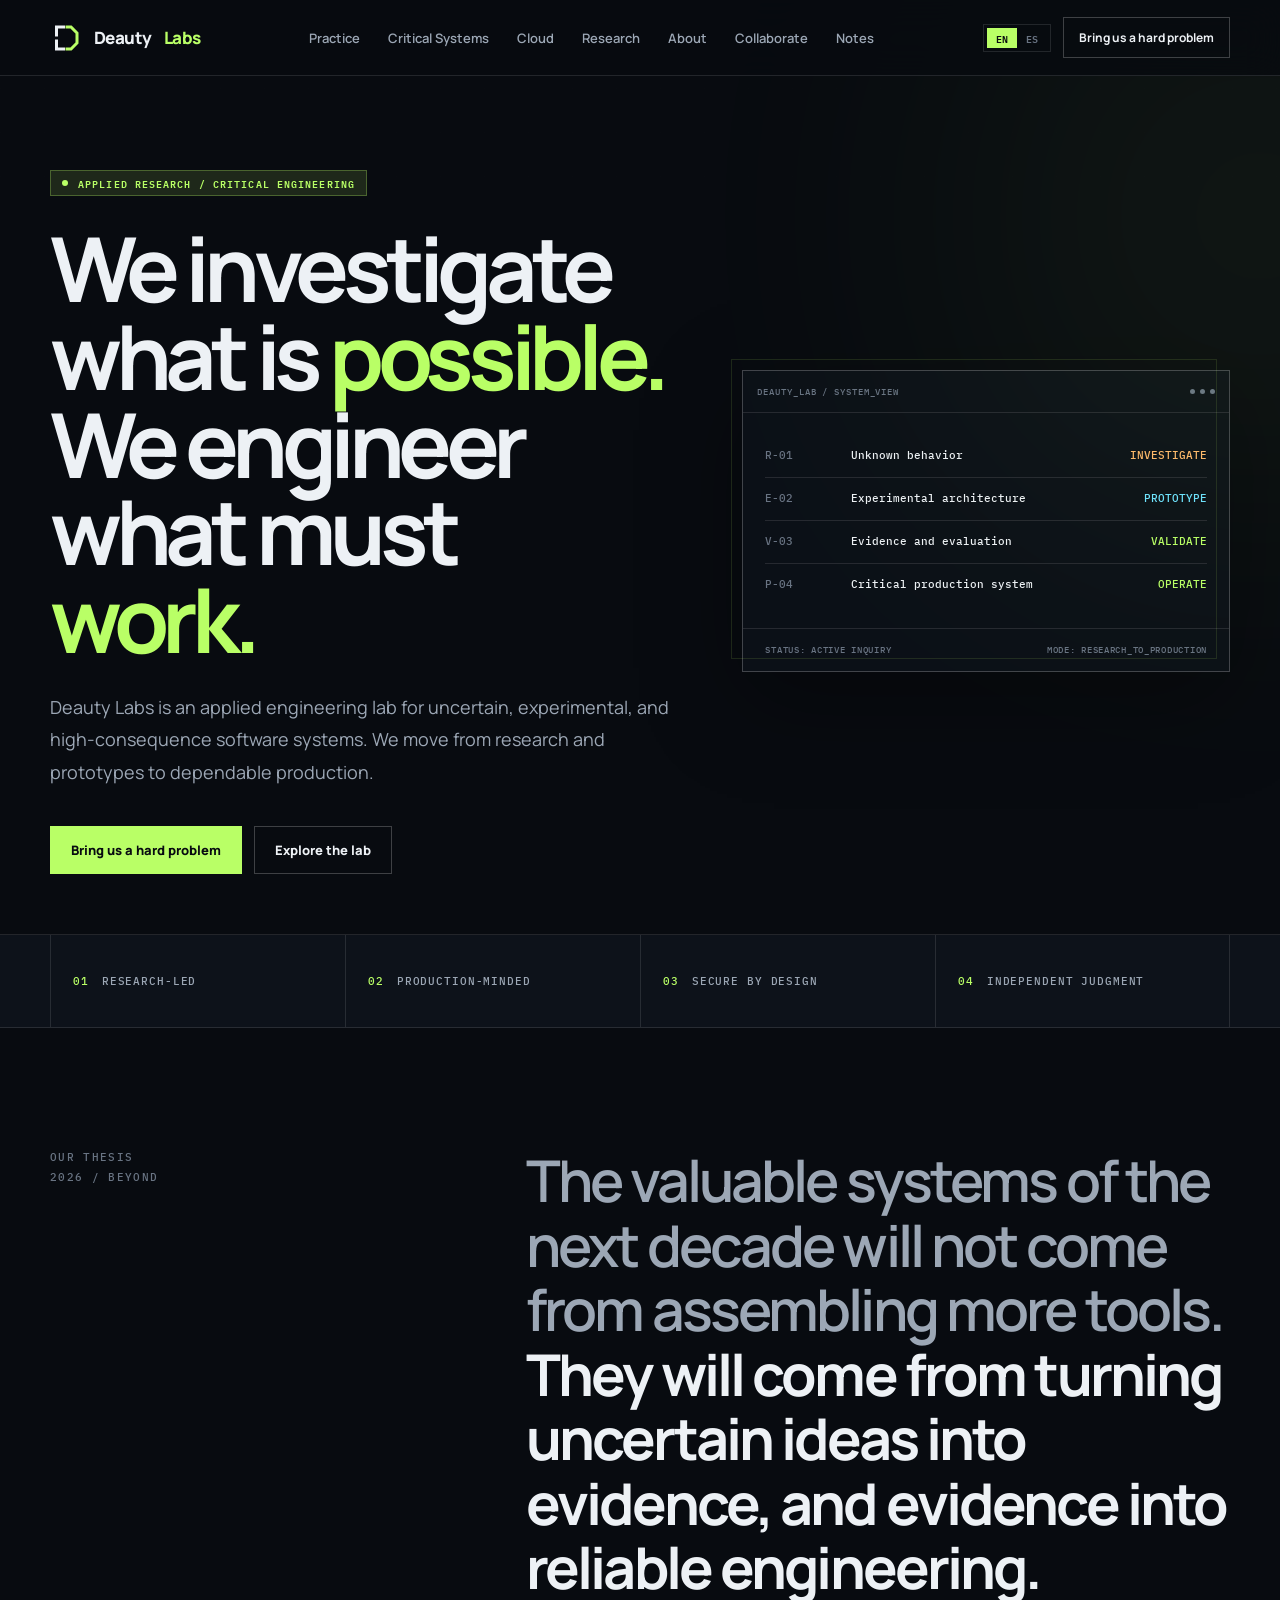
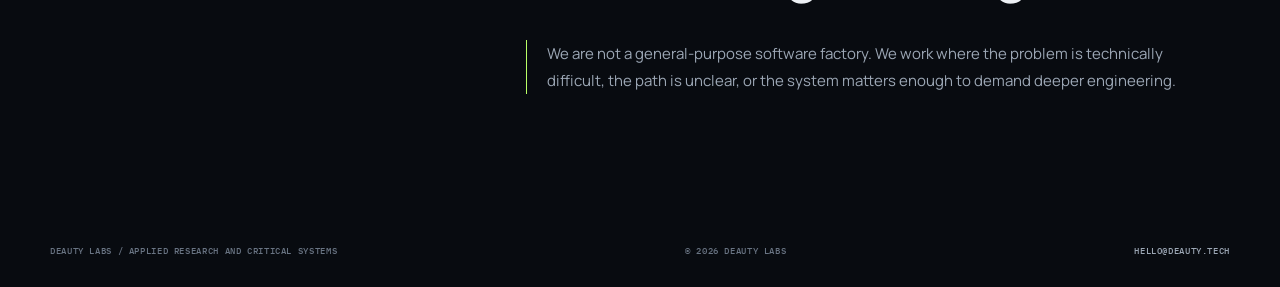
==== commit c2d49f7d: "2nd commit" ====
--- a/index.html
+++ b/index.html
@@ -9,760 +9,12 @@
   <link rel="preconnect" href="https://fonts.googleapis.com" />
   <link rel="preconnect" href="https://fonts.gstatic.com" crossorigin />
   <link href="https://fonts.googleapis.com/css2?family=IBM+Plex+Mono:wght@400;500;600&family=Manrope:wght@400;500;600;700;800&display=swap" rel="stylesheet" />
-  <style>
-    *, *::before, *::after { box-sizing: border-box; margin: 0; padding: 0; }
-
-    :root {
-      --ink: #080b10;
-      --ink-soft: #0d121a;
-      --panel: #111823;
-      --panel-2: #151e2b;
-      --line: rgba(255,255,255,.11);
-      --line-strong: rgba(255,255,255,.22);
-      --paper: #edf1f5;
-      --muted: #9ca7b5;
-      --dim: #697483;
-      --signal: #b9ff66;
-      --signal-soft: rgba(185,255,102,.12);
-      --cyan: #6de2ff;
-      --orange: #ffb86b;
-      --max: 1180px;
-    }
-
-    html { scroll-behavior: smooth; }
-    body {
-      background: var(--ink);
-      color: var(--paper);
-      font-family: "Manrope", sans-serif;
-      line-height: 1.6;
-      overflow-x: hidden;
-    }
-    body::before {
-      content: "";
-      position: fixed;
-      inset: 0;
-      pointer-events: none;
-      opacity: .15;
-      background-image:
-        linear-gradient(rgba(255,255,255,.035) 1px, transparent 1px),
-        linear-gradient(90deg, rgba(255,255,255,.035) 1px, transparent 1px);
-      background-size: 44px 44px;
-      mask-image: linear-gradient(to bottom, black, transparent 85%);
-      z-index: -1;
-    }
-
-    a { color: inherit; }
-    button, input, textarea { font: inherit; }
-    .container { width: min(calc(100% - 48px), var(--max)); margin: 0 auto; }
-    .mono { font-family: "IBM Plex Mono", monospace; }
-    .signal { color: var(--signal); }
-    .muted { color: var(--muted); }
-    section { padding: 120px 0; scroll-margin-top: 76px; }
-
-    [data-lang] { display: none; }
-    body.lang-en [data-lang="en"] { display: revert; }
-    body.lang-es [data-lang="es"] { display: revert; }
-    span[data-lang] { display: none; }
-    body.lang-en span[data-lang="en"] { display: inline; }
-    body.lang-es span[data-lang="es"] { display: inline; }
-
-    .eyebrow {
-      display: flex;
-      align-items: center;
-      gap: 10px;
-      color: var(--signal);
-      font: 600 11px/1 "IBM Plex Mono", monospace;
-      letter-spacing: .16em;
-      text-transform: uppercase;
-      margin-bottom: 22px;
-    }
-    .eyebrow::before {
-      content: "";
-      width: 28px;
-      height: 1px;
-      background: var(--signal);
-    }
-    .section-title {
-      max-width: 850px;
-      font-size: clamp(34px, 5vw, 64px);
-      line-height: 1.04;
-      letter-spacing: -.055em;
-      font-weight: 700;
-    }
-    .section-lead {
-      max-width: 650px;
-      margin-top: 24px;
-      color: var(--muted);
-      font-size: 17px;
-      line-height: 1.8;
-    }
-    .section-head { margin-bottom: 64px; }
-
-    nav {
-      position: sticky;
-      top: 0;
-      z-index: 50;
-      height: 76px;
-      border-bottom: 1px solid var(--line);
-      background: rgba(8,11,16,.84);
-      backdrop-filter: blur(18px);
-    }
-    .nav-inner {
-      width: min(calc(100% - 48px), var(--max));
-      height: 100%;
-      margin: 0 auto;
-      display: flex;
-      align-items: center;
-      justify-content: space-between;
-      gap: 24px;
-    }
-    .brand {
-      display: flex;
-      align-items: center;
-      gap: 12px;
-      text-decoration: none;
-      font-size: 17px;
-      font-weight: 800;
-      letter-spacing: -.03em;
-      white-space: nowrap;
-    }
-    .brand-symbol { width: 32px; height: 32px; flex: 0 0 auto; }
-    .brand span { color: var(--signal); }
-    .nav-links { display: flex; list-style: none; gap: 28px; }
-    .nav-links a {
-      color: var(--muted);
-      text-decoration: none;
-      font-size: 13px;
-      font-weight: 600;
-      transition: color .2s;
-    }
-    .nav-links a:hover { color: var(--paper); }
-    .nav-actions { display: flex; align-items: center; gap: 12px; }
-    #lang-toggle {
-      display: flex;
-      border: 1px solid var(--line);
-      padding: 3px;
-    }
-    #lang-toggle button {
-      border: 0;
-      color: var(--dim);
-      background: transparent;
-      padding: 5px 9px;
-      font: 600 10px/1 "IBM Plex Mono", monospace;
-      cursor: pointer;
-    }
-    #lang-toggle button.active { color: var(--ink); background: var(--signal); }
-    .nav-cta {
-      border: 1px solid var(--line-strong);
-      background: transparent;
-      color: var(--paper);
-      text-decoration: none;
-      padding: 10px 15px;
-      font-size: 12px;
-      font-weight: 700;
-      transition: border-color .2s, color .2s;
-      white-space: nowrap;
-    }
-    .nav-cta:hover { border-color: var(--signal); color: var(--signal); }
-
-    #hero {
-      min-height: calc(100vh - 76px);
-      padding: 92px 0 60px;
-      display: flex;
-      align-items: center;
-      border-bottom: 1px solid var(--line);
-      position: relative;
-    }
-    #hero::after {
-      content: "";
-      position: absolute;
-      width: 520px;
-      height: 520px;
-      right: -240px;
-      top: -120px;
-      border-radius: 50%;
-      background: var(--signal);
-      filter: blur(170px);
-      opacity: .08;
-      pointer-events: none;
-    }
-    .hero-grid {
-      display: grid;
-      grid-template-columns: 1.12fr .88fr;
-      gap: 72px;
-      align-items: center;
-    }
-    .hero-kicker {
-      display: inline-flex;
-      align-items: center;
-      gap: 10px;
-      border: 1px solid rgba(185,255,102,.28);
-      color: var(--signal);
-      background: var(--signal-soft);
-      padding: 7px 11px;
-      font: 600 10px/1 "IBM Plex Mono", monospace;
-      letter-spacing: .11em;
-      text-transform: uppercase;
-      margin-bottom: 28px;
-    }
-    .pulse {
-      width: 6px;
-      height: 6px;
-      border-radius: 50%;
-      background: var(--signal);
-      box-shadow: 0 0 0 0 rgba(185,255,102,.5);
-      animation: pulse 2s infinite;
-    }
-    @keyframes pulse {
-      70% { box-shadow: 0 0 0 9px rgba(185,255,102,0); }
-      100% { box-shadow: 0 0 0 0 rgba(185,255,102,0); }
-    }
-    .hero-title {
-      font-size: clamp(52px, 7vw, 92px);
-      line-height: .98;
-      letter-spacing: -.07em;
-      font-weight: 700;
-      max-width: 780px;
-    }
-    .hero-title em {
-      color: var(--signal);
-      font-style: normal;
-    }
-    .hero-sub {
-      max-width: 650px;
-      margin-top: 28px;
-      color: var(--muted);
-      font-size: 18px;
-      line-height: 1.8;
-    }
-    .hero-actions { display: flex; flex-wrap: wrap; gap: 12px; margin-top: 38px; }
-    .btn {
-      display: inline-flex;
-      justify-content: center;
-      align-items: center;
-      min-height: 48px;
-      padding: 0 20px;
-      text-decoration: none;
-      font-size: 13px;
-      font-weight: 800;
-      transition: transform .2s, background .2s, color .2s, border-color .2s;
-    }
-    .btn:hover { transform: translateY(-2px); }
-    .btn-primary { background: var(--signal); color: var(--ink); border: 1px solid var(--signal); }
-    .btn-secondary { border: 1px solid var(--line-strong); color: var(--paper); }
-    .btn-secondary:hover { border-color: var(--signal); color: var(--signal); }
-
-    .system-window {
-      border: 1px solid var(--line-strong);
-      background: rgba(13,18,26,.8);
-      box-shadow: 0 28px 90px rgba(0,0,0,.35);
-      position: relative;
-    }
-    .system-window::before {
-      content: "";
-      position: absolute;
-      inset: -12px 12px 12px -12px;
-      border: 1px solid rgba(185,255,102,.12);
-      z-index: -1;
-    }
-    .window-head {
-      height: 42px;
-      border-bottom: 1px solid var(--line);
-      display: flex;
-      align-items: center;
-      justify-content: space-between;
-      padding: 0 14px;
-      color: var(--dim);
-      font: 500 9px/1 "IBM Plex Mono", monospace;
-      letter-spacing: .1em;
-      text-transform: uppercase;
-    }
-    .window-dots { display: flex; gap: 5px; }
-    .window-dots i { width: 5px; height: 5px; border-radius: 50%; background: var(--dim); }
-    .window-body { padding: 22px; }
-    .console-line {
-      display: grid;
-      grid-template-columns: 74px 1fr auto;
-      gap: 12px;
-      padding: 13px 0;
-      border-bottom: 1px solid var(--line);
-      font: 500 11px/1.45 "IBM Plex Mono", monospace;
-    }
-    .console-line:last-child { border-bottom: 0; }
-    .console-id { color: var(--dim); }
-    .console-value { color: var(--paper); }
-    .console-state { color: var(--signal); }
-    .console-state.cyan { color: var(--cyan); }
-    .console-state.orange { color: var(--orange); }
-    .window-foot {
-      border-top: 1px solid var(--line);
-      padding: 15px 22px;
-      display: flex;
-      justify-content: space-between;
-      gap: 12px;
-      color: var(--dim);
-      font: 500 9px/1.4 "IBM Plex Mono", monospace;
-      text-transform: uppercase;
-      letter-spacing: .08em;
-    }
-
-    .signals {
-      border-bottom: 1px solid var(--line);
-      background: var(--ink-soft);
-    }
-    .signals-grid {
-      display: grid;
-      grid-template-columns: repeat(4, 1fr);
-    }
-    .signal-item {
-      min-height: 92px;
-      padding: 22px;
-      border-left: 1px solid var(--line);
-      display: flex;
-      align-items: center;
-      gap: 13px;
-      color: var(--muted);
-      font: 500 11px/1.5 "IBM Plex Mono", monospace;
-      text-transform: uppercase;
-      letter-spacing: .08em;
-    }
-    .signal-item:last-child { border-right: 1px solid var(--line); }
-    .signal-num { color: var(--signal); }
-
-    #thesis { border-bottom: 1px solid var(--line); }
-    .thesis-grid {
-      display: grid;
-      grid-template-columns: .72fr 1.28fr;
-      gap: 80px;
-      align-items: start;
-    }
-    .thesis-label {
-      color: var(--dim);
-      font: 500 11px/1.8 "IBM Plex Mono", monospace;
-      text-transform: uppercase;
-      letter-spacing: .12em;
-      position: sticky;
-      top: 110px;
-    }
-    .thesis-copy {
-      font-size: clamp(32px, 4.5vw, 58px);
-      line-height: 1.12;
-      letter-spacing: -.05em;
-      font-weight: 600;
-    }
-    .thesis-copy span { color: var(--muted); }
-    .thesis-note {
-      margin-top: 40px;
-      padding-left: 20px;
-      border-left: 1px solid var(--signal);
-      color: var(--muted);
-      max-width: 650px;
-      font-size: 15px;
-      line-height: 1.8;
-    }
-
-    #practice { background: var(--ink-soft); border-bottom: 1px solid var(--line); }
-    .practice-grid {
-      display: grid;
-      grid-template-columns: repeat(2, 1fr);
-      border-top: 1px solid var(--line);
-      border-left: 1px solid var(--line);
-    }
-    .practice-item {
-      min-height: 340px;
-      padding: 34px;
-      border-right: 1px solid var(--line);
-      border-bottom: 1px solid var(--line);
-      position: relative;
-      overflow: hidden;
-      transition: background .25s;
-    }
-    .practice-item:hover { background: var(--panel); }
-    .practice-index {
-      color: var(--signal);
-      font: 600 11px/1 "IBM Plex Mono", monospace;
-      letter-spacing: .1em;
-    }
-    .practice-item h3 {
-      margin-top: 70px;
-      font-size: clamp(27px, 3vw, 40px);
-      line-height: 1.05;
-      letter-spacing: -.045em;
-    }
-    .practice-item p {
-      max-width: 470px;
-      margin-top: 18px;
-      color: var(--muted);
-      font-size: 14px;
-      line-height: 1.75;
-    }
-    .practice-tags { display: flex; flex-wrap: wrap; gap: 7px; margin-top: 28px; }
-    .tag {
-      border: 1px solid var(--line);
-      padding: 6px 8px;
-      color: var(--dim);
-      font: 500 9px/1 "IBM Plex Mono", monospace;
-      text-transform: uppercase;
-      letter-spacing: .08em;
-    }
-
-    #critical { border-bottom: 1px solid var(--line); }
-    .critical-grid {
-      display: grid;
-      grid-template-columns: .9fr 1.1fr;
-      gap: 74px;
-      align-items: start;
-    }
-    .critical-copy .section-title { font-size: clamp(40px, 5vw, 68px); }
-    .critical-list {
-      margin-top: 42px;
-      list-style: none;
-      border-top: 1px solid var(--line);
-    }
-    .critical-list li {
-      display: grid;
-      grid-template-columns: 34px 1fr;
-      gap: 14px;
-      padding: 18px 0;
-      border-bottom: 1px solid var(--line);
-      color: var(--muted);
-      font-size: 14px;
-    }
-    .critical-list strong { color: var(--paper); display: block; margin-bottom: 3px; }
-    .critical-list b { color: var(--signal); font: 500 10px/1.6 "IBM Plex Mono", monospace; }
-    .assurance-board {
-      border: 1px solid var(--line-strong);
-      background: var(--panel);
-      padding: 22px;
-    }
-    .board-title {
-      display: flex;
-      justify-content: space-between;
-      gap: 20px;
-      padding-bottom: 18px;
-      border-bottom: 1px solid var(--line);
-      color: var(--muted);
-      font: 500 10px/1.4 "IBM Plex Mono", monospace;
-      text-transform: uppercase;
-      letter-spacing: .08em;
-    }
-    .assurance-row {
-      display: grid;
-      grid-template-columns: 130px 1fr 55px;
-      gap: 16px;
-      align-items: center;
-      padding: 20px 0;
-      border-bottom: 1px solid var(--line);
-      font: 500 11px/1.3 "IBM Plex Mono", monospace;
-    }
-    .assurance-row:last-child { border-bottom: 0; }
-    .assurance-name { color: var(--paper); }
-    .assurance-track { height: 4px; background: rgba(255,255,255,.07); overflow: hidden; }
-    .assurance-track i { display: block; height: 100%; background: var(--signal); }
-    .assurance-state { color: var(--signal); text-align: right; font-size: 9px; }
-    .boundary {
-      margin-top: 18px;
-      border: 1px solid rgba(255,184,107,.25);
-      background: rgba(255,184,107,.05);
-      padding: 17px;
-      color: var(--muted);
-      font-size: 12px;
-      line-height: 1.7;
-    }
-    .boundary strong { color: var(--orange); }
-
-    #research { background: var(--paper); color: var(--ink); }
-    #research .eyebrow { color: #47651e; }
-    #research .eyebrow::before { background: #47651e; }
-    #research .section-lead { color: #53606d; }
-    .research-flow {
-      display: grid;
-      grid-template-columns: repeat(4, 1fr);
-      margin-top: 62px;
-      border-top: 1px solid #bdc5cc;
-      border-left: 1px solid #bdc5cc;
-    }
-    .research-step {
-      min-height: 225px;
-      padding: 25px;
-      border-right: 1px solid #bdc5cc;
-      border-bottom: 1px solid #bdc5cc;
-    }
-    .research-step b {
-      color: #47651e;
-      font: 600 10px/1 "IBM Plex Mono", monospace;
-    }
-    .research-step h3 { margin-top: 60px; font-size: 20px; letter-spacing: -.03em; }
-    .research-step p { margin-top: 10px; color: #64707c; font-size: 12px; line-height: 1.65; }
-    .directions {
-      display: grid;
-      grid-template-columns: 1fr 1fr 1fr;
-      gap: 18px;
-      margin-top: 70px;
-    }
-    .direction {
-      background: #e3e8ec;
-      padding: 24px;
-      min-height: 220px;
-      position: relative;
-    }
-    .direction::before {
-      content: "";
-      position: absolute;
-      top: 0;
-      left: 0;
-      right: 0;
-      height: 3px;
-      background: #7ca83a;
-      transform: scaleX(.18);
-      transform-origin: left;
-      transition: transform .3s;
-    }
-    .direction:hover::before { transform: scaleX(1); }
-    .direction small {
-      color: #71808d;
-      font: 500 9px/1 "IBM Plex Mono", monospace;
-      text-transform: uppercase;
-      letter-spacing: .08em;
-    }
-    .direction h3 { margin-top: 50px; font-size: 21px; line-height: 1.2; letter-spacing: -.03em; }
-    .direction p { margin-top: 12px; color: #64707c; font-size: 12px; line-height: 1.7; }
-
-    #about { border-bottom: 1px solid var(--line); }
-    .about-grid {
-      display: grid;
-      grid-template-columns: 1.1fr .9fr;
-      gap: 74px;
-      align-items: start;
-    }
-    .about-copy .section-title { font-size: clamp(38px, 5vw, 64px); }
-    .about-bio {
-      margin-top: 28px;
-      color: var(--muted);
-      max-width: 620px;
-      font-size: 15px;
-      line-height: 1.85;
-    }
-    .about-timeline {
-      margin-top: 42px;
-      list-style: none;
-      border-top: 1px solid var(--line);
-    }
-    .about-timeline li {
-      display: grid;
-      grid-template-columns: 34px 1fr;
-      gap: 14px;
-      padding: 18px 0;
-      border-bottom: 1px solid var(--line);
-      color: var(--muted);
-      font-size: 13px;
-      line-height: 1.6;
-    }
-    .about-timeline b { color: var(--signal); font: 500 10px/1.6 "IBM Plex Mono", monospace; }
-    .about-timeline strong { color: var(--paper); display: block; margin-top: 2px; margin-bottom: 4px; font-size: 14px; }
-    .about-timeline .about-date {
-      display: block;
-      color: var(--dim);
-      font: 500 10px/1.6 "IBM Plex Mono", monospace;
-      text-transform: uppercase;
-      letter-spacing: .06em;
-    }
-    .talks-board {
-      border: 1px solid var(--line-strong);
-      background: var(--panel);
-      padding: 22px;
-    }
-    .talk-row {
-      display: grid;
-      grid-template-columns: 96px 1fr 76px;
-      gap: 14px;
-      align-items: center;
-      padding: 16px 0;
-      border-bottom: 1px solid var(--line);
-    }
-    .talk-row:last-child { border-bottom: 0; }
-    .talk-event {
-      color: var(--paper);
-      font: 600 10px/1.4 "IBM Plex Mono", monospace;
-      text-transform: uppercase;
-      letter-spacing: .05em;
-    }
-    .talk-title { color: var(--muted); font-size: 12.5px; line-height: 1.5; }
-    .talk-status {
-      text-align: right;
-      font: 600 9px/1 "IBM Plex Mono", monospace;
-      text-transform: uppercase;
-      letter-spacing: .06em;
-    }
-    .talk-status.past { color: var(--dim); }
-    .talk-status.upcoming { color: var(--cyan); }
-    .book-card {
-      margin-top: 18px;
-      border: 1px solid rgba(185,255,102,.28);
-      background: var(--signal-soft);
-      padding: 22px;
-    }
-    .book-card .tag { border-color: rgba(185,255,102,.35); color: var(--signal); margin-bottom: 14px; display: inline-block; }
-    .book-card h4 { font-size: 20px; letter-spacing: -.03em; color: var(--paper); }
-    .book-card p { margin-top: 10px; color: var(--muted); font-size: 12.5px; line-height: 1.7; }
-
-    #collaborate { background: var(--ink-soft); border-bottom: 1px solid var(--line); }
-    .collab-grid {
-      display: grid;
-      grid-template-columns: repeat(3, 1fr);
-      border-top: 1px solid var(--line);
-      border-left: 1px solid var(--line);
-    }
-    .collab {
-      min-height: 430px;
-      padding: 30px;
-      border-right: 1px solid var(--line);
-      border-bottom: 1px solid var(--line);
-      display: flex;
-      flex-direction: column;
-    }
-    .collab-type {
-      color: var(--signal);
-      font: 600 10px/1 "IBM Plex Mono", monospace;
-      text-transform: uppercase;
-      letter-spacing: .1em;
-    }
-    .collab h3 { margin-top: 62px; font-size: 30px; line-height: 1.1; letter-spacing: -.045em; }
-    .collab p { margin-top: 18px; color: var(--muted); font-size: 13px; line-height: 1.75; }
-    .collab ul { list-style: none; margin-top: auto; padding-top: 30px; }
-    .collab li {
-      padding: 9px 0;
-      border-top: 1px solid var(--line);
-      color: var(--dim);
-      font: 500 10px/1.5 "IBM Plex Mono", monospace;
-      text-transform: uppercase;
-      letter-spacing: .05em;
-    }
-
-    #notes { border-bottom: 1px solid var(--line); }
-    .notes-grid {
-      display: grid;
-      grid-template-columns: 1.1fr .9fr;
-      gap: 70px;
-      align-items: start;
-    }
-    .channel-list { border-top: 1px solid var(--line); }
-    .channel {
-      display: grid;
-      grid-template-columns: 80px 1fr auto;
-      gap: 18px;
-      align-items: center;
-      padding: 22px 0;
-      border-bottom: 1px solid var(--line);
-    }
-    .channel b { color: var(--signal); font: 600 10px/1 "IBM Plex Mono", monospace; }
-    .channel strong { font-size: 15px; }
-    .channel span { color: var(--dim); font: 500 9px/1 "IBM Plex Mono", monospace; text-transform: uppercase; }
-
-    #contact {
-      padding: 0;
-      background: var(--signal);
-      color: var(--ink);
-    }
-    .contact-grid {
-      display: grid;
-      grid-template-columns: 1fr .82fr;
-      gap: 70px;
-      padding: 100px 0;
-    }
-    #contact .eyebrow { color: #31451a; }
-    #contact .eyebrow::before { background: #31451a; }
-    #contact .section-title { max-width: 720px; }
-    #contact .section-lead { color: #3d4b33; }
-    .contact-email {
-      background: var(--ink);
-      color: var(--paper);
-      padding: 28px;
-      display: grid;
-      align-content: center;
-      gap: 18px;
-    }
-    .contact-email-label {
-      color: var(--muted);
-      font: 500 9px/1 "IBM Plex Mono", monospace;
-      text-transform: uppercase;
-      letter-spacing: .08em;
-    }
-    .contact-email-link {
-      color: var(--ink);
-      background: var(--signal);
-      padding: 18px;
-      font-size: clamp(18px, 2.2vw, 30px);
-      font-weight: 800;
-      overflow-wrap: anywhere;
-      transition: background .2s, color .2s;
-    }
-    .contact-email-link:hover { background: var(--paper); }
-    .contact-email-note { color: var(--dim); font-size: 10px; line-height: 1.6; }
-
-    footer { padding: 30px 0; background: var(--ink); }
-    .footer-inner {
-      display: flex;
-      justify-content: space-between;
-      align-items: center;
-      gap: 20px;
-      color: var(--dim);
-      font: 500 9px/1.5 "IBM Plex Mono", monospace;
-      text-transform: uppercase;
-      letter-spacing: .07em;
-    }
-    .footer-inner a { color: var(--muted); text-decoration: none; }
-
-    .reveal { opacity: 1; transform: translateY(0); }
-
-    @media (max-width: 1040px) {
-      .nav-links { display: none; }
-      .hero-grid, .critical-grid, .about-grid, .contact-grid { grid-template-columns: 1fr; }
-      .hero-grid { gap: 62px; }
-      .system-window { max-width: 650px; }
-      .signals-grid { grid-template-columns: 1fr 1fr; }
-      .signal-item:nth-child(2) { border-right: 1px solid var(--line); }
-      .thesis-grid { grid-template-columns: 1fr; gap: 35px; }
-      .thesis-label { position: static; }
-      .research-flow { grid-template-columns: 1fr 1fr; }
-      .collab-grid { grid-template-columns: 1fr; }
-      .collab { min-height: 340px; }
-      .notes-grid { grid-template-columns: 1fr; }
-    }
-
-    @media (max-width: 720px) {
-      .container, .nav-inner { width: min(calc(100% - 32px), var(--max)); }
-      section { padding: 82px 0; }
-      .nav-cta { display: none; }
-      .brand { font-size: 15px; }
-      #hero { padding: 70px 0 50px; min-height: auto; }
-      .hero-title { font-size: clamp(45px, 14vw, 65px); }
-      .hero-sub { font-size: 15px; }
-      .hero-actions .btn { width: 100%; }
-      .console-line { grid-template-columns: 58px 1fr; }
-      .console-state { grid-column: 2; }
-      .window-foot { flex-direction: column; }
-      .signals-grid, .practice-grid, .research-flow, .directions { grid-template-columns: 1fr; }
-      .signal-item { border-right: 1px solid var(--line); }
-      .practice-item { min-height: 310px; padding: 26px; }
-      .practice-item h3 { margin-top: 55px; }
-      .critical-grid, .about-grid { gap: 45px; }
-      .talk-row { grid-template-columns: 1fr; gap: 6px; }
-      .talk-status { text-align: left; }
-      .assurance-row { grid-template-columns: 105px 1fr; }
-      .assurance-state { grid-column: 2; text-align: left; }
-      .research-step { min-height: 190px; }
-      .research-step h3 { margin-top: 42px; }
-      .collab { padding: 25px; }
-      .contact-grid { padding: 78px 0; }
-      .footer-inner { flex-direction: column; align-items: flex-start; }
-    }
-  </style>
+  <link rel="stylesheet" href="assets/style.css" />
 </head>
 <body class="lang-en">
   <nav>
     <div class="nav-inner">
-      <a class="brand" href="index.html#hero">
+      <a class="brand" href="index.html">
         <svg class="brand-symbol" viewBox="0 0 64 64" aria-hidden="true">
           <path d="M27 10H13V26M13 38V54H27" fill="none" stroke="#EDF1F5" stroke-width="6" stroke-linecap="square" stroke-linejoin="miter"/>
           <path d="M34 10H42L54 22V42L42 54H34" fill="none" stroke="#B9FF66" stroke-width="6" stroke-linecap="square" stroke-linejoin="miter"/>
@@ -770,18 +22,23 @@
         Deauty <span>Labs</span>
       </a>
       <ul class="nav-links">
-        <li><a href="index.html#practice"><span data-lang="en">Practice</span><span data-lang="es">Práctica</span></a></li>
-        <li><a href="index.html#critical"><span data-lang="en">Critical Systems</span><span data-lang="es">Sistemas Críticos</span></a></li>
-        <li><a href="index.html#research"><span data-lang="en">Research</span><span data-lang="es">Research</span></a></li>
-        <li><a href="index.html#about"><span data-lang="en">About</span><span data-lang="es">Nosotros</span></a></li>
-        <li><a href="index.html#collaborate"><span data-lang="en">Collaborate</span><span data-lang="es">Colaborar</span></a></li>
+        <li><a href="practice.html"><span data-lang="en">Practice</span><span data-lang="es">Práctica</span></a></li>
+        <li><a href="critical.html"><span data-lang="en">Critical Systems</span><span data-lang="es">Sistemas Críticos</span></a></li>
+        <li><a href="cloud.html"><span data-lang="en">Cloud</span><span data-lang="es">Cloud</span></a></li>
+        <li><a href="research.html"><span data-lang="en">Research</span><span data-lang="es">Research</span></a></li>
+        <li><a href="about.html"><span data-lang="en">About</span><span data-lang="es">Nosotros</span></a></li>
+        <li><a href="collaborate.html"><span data-lang="en">Collaborate</span><span data-lang="es">Colaborar</span></a></li>
+        <li><a href="notes.html"><span data-lang="en">Notes</span><span data-lang="es">Notas</span></a></li>
       </ul>
       <div class="nav-actions">
+        <button id="nav-toggle" class="nav-toggle" type="button" aria-label="Menu" aria-expanded="false">
+          <svg viewBox="0 0 24 24" fill="none" stroke="currentColor" stroke-width="2" stroke-linecap="round"><line x1="3" y1="6" x2="21" y2="6"/><line x1="3" y1="12" x2="21" y2="12"/><line x1="3" y1="18" x2="21" y2="18"/></svg>
+        </button>
         <div id="lang-toggle">
           <button id="btn-en" class="active" onclick="setLang('en')">EN</button>
           <button id="btn-es" onclick="setLang('es')">ES</button>
         </div>
-        <a class="nav-cta" href="index.html#contact"><span data-lang="en">Bring us a hard problem</span><span data-lang="es">Traenos un problema difícil</span></a>
+        <a class="nav-cta" href="contact.html"><span data-lang="en">Bring us a hard problem</span><span data-lang="es">Traenos un problema difícil</span></a>
       </div>
     </div>
   </nav>
@@ -800,8 +57,8 @@
             <span data-lang="es">Deauty Labs es un laboratorio de ingeniería aplicada para sistemas de software inciertos, experimentales y de alta exigencia. Pasamos de research y prototipos a producción confiable.</span>
           </p>
           <div class="hero-actions">
-            <a class="btn btn-primary" href="index.html#contact"><span data-lang="en">Bring us a hard problem</span><span data-lang="es">Traenos un problema difícil</span></a>
-            <a class="btn btn-secondary" href="index.html#research"><span data-lang="en">Explore the lab</span><span data-lang="es">Explorar el laboratorio</span></a>
+            <a class="btn btn-primary" href="contact.html"><span data-lang="en">Bring us a hard problem</span><span data-lang="es">Traenos un problema difícil</span></a>
+            <a class="btn btn-secondary" href="research.html"><span data-lang="en">Explore the lab</span><span data-lang="es">Explorar el laboratorio</span></a>
           </div>
         </div>
 
@@ -850,200 +107,6 @@
         </div>
       </div>
     </section>
-
-    <section id="practice">
-      <div class="container">
-        <div class="section-head reveal">
-          <div class="eyebrow"><span data-lang="en">The practice</span><span data-lang="es">La práctica</span></div>
-          <h2 class="section-title"><span data-lang="en">Four modes of applied engineering.</span><span data-lang="es">Cuatro modos de ingeniería aplicada.</span></h2>
-          <p class="section-lead"><span data-lang="en">We combine investigation, experimentation, architecture, and implementation. The work may begin with a question, but it must end with usable knowledge or a working system.</span><span data-lang="es">Combinamos investigación, experimentación, arquitectura e implementación. El trabajo puede comenzar con una pregunta, pero debe terminar con conocimiento útil o un sistema funcionando.</span></p>
-        </div>
-        <div class="practice-grid reveal">
-          <article class="practice-item">
-            <span class="practice-index">PRACTICE / 01</span>
-            <h3><span data-lang="en">Applied Research</span><span data-lang="es">Research Aplicado</span></h3>
-            <p><span data-lang="en">Investigate a technical unknown, compare approaches, build evidence, and make a consequential decision with less uncertainty.</span><span data-lang="es">Investigar una incógnita técnica, comparar enfoques, construir evidencia y tomar una decisión importante con menos incertidumbre.</span></p>
-            <div class="practice-tags"><span class="tag">Feasibility</span><span class="tag">Benchmarks</span><span class="tag">Evaluations</span></div>
-          </article>
-          <article class="practice-item">
-            <span class="practice-index">PRACTICE / 02</span>
-            <h3><span data-lang="en">Experimental Systems</span><span data-lang="es">Sistemas Experimentales</span></h3>
-            <p><span data-lang="en">Explore emerging technology through working prototypes, instrumented pilots, and controlled experiments designed to generate learning.</span><span data-lang="es">Explorar tecnología emergente mediante prototipos funcionales, pilotos instrumentados y experimentos controlados diseñados para aprender.</span></p>
-            <div class="practice-tags"><span class="tag">Prototypes</span><span class="tag">AI Agents</span><span class="tag">New Interfaces</span></div>
-          </article>
-          <article class="practice-item">
-            <span class="practice-index">PRACTICE / 03</span>
-            <h3><span data-lang="en">Critical Software</span><span data-lang="es">Software Crítico</span></h3>
-            <p><span data-lang="en">Engineer systems where continuity, correctness, auditability, and controlled failure matter to the operation.</span><span data-lang="es">Diseñar sistemas donde la continuidad, corrección, trazabilidad y falla controlada importan para la operación.</span></p>
-            <div class="practice-tags"><span class="tag">Reliability</span><span class="tag">Traceability</span><span class="tag">Observability</span></div>
-          </article>
-          <article class="practice-item">
-            <span class="practice-index">PRACTICE / 04</span>
-            <h3><span data-lang="en">Intelligent Systems</span><span data-lang="es">Sistemas Inteligentes</span></h3>
-            <p><span data-lang="en">Build AI and autonomous capabilities that are evaluated, bounded, observable, and integrated into real systems.</span><span data-lang="es">Construir capacidades de IA y autonomía que estén evaluadas, limitadas, observables e integradas a sistemas reales.</span></p>
-            <div class="practice-tags"><span class="tag">AI Systems</span><span class="tag">Automation</span><span class="tag">Human Control</span></div>
-          </article>
-        </div>
-      </div>
-    </section>
-
-    <section id="critical">
-      <div class="container critical-grid">
-        <div class="critical-copy reveal">
-          <div class="eyebrow"><span data-lang="en">Critical systems</span><span data-lang="es">Sistemas críticos</span></div>
-          <h2 class="section-title"><span data-lang="en">When software cannot be treated casually.</span><span data-lang="es">Cuando el software no puede tratarse con liviandad.</span></h2>
-          <p class="section-lead"><span data-lang="en">Critical does not only mean life-or-death. It means the system is consequential: failure interrupts operations, corrupts decisions, loses trust, or creates unacceptable risk.</span><span data-lang="es">Crítico no significa solamente vida o muerte. Significa que el sistema tiene consecuencias: una falla interrumpe operaciones, corrompe decisiones, pierde confianza o crea riesgo inaceptable.</span></p>
-          <ul class="critical-list">
-            <li><b>01</b><span><strong><span data-lang="en">Explicit failure modes</span><span data-lang="es">Modos de falla explícitos</span></strong><span data-lang="en">We design how the system degrades, recovers, and communicates uncertainty.</span><span data-lang="es">Diseñamos cómo el sistema degrada, se recupera y comunica incertidumbre.</span></span></li>
-            <li><b>02</b><span><strong><span data-lang="en">Evidence before confidence</span><span data-lang="es">Evidencia antes que confianza</span></strong><span data-lang="en">Testing, evaluation, simulation, and operational data support important claims.</span><span data-lang="es">Testing, evaluación, simulación y datos operativos respaldan afirmaciones importantes.</span></span></li>
-            <li><b>03</b><span><strong><span data-lang="en">Human authority where needed</span><span data-lang="es">Autoridad humana donde hace falta</span></strong><span data-lang="en">Automation remains bounded by clear controls, approvals, and accountability.</span><span data-lang="es">La automatización permanece limitada por controles, aprobaciones y responsabilidades claras.</span></span></li>
-          </ul>
-        </div>
-        <div class="reveal">
-          <div class="assurance-board">
-            <div class="board-title"><span>ASSURANCE_PROFILE</span><span>REV_06.26</span></div>
-            <div class="assurance-row"><span class="assurance-name">Correctness</span><span class="assurance-track"><i style="width:92%"></i></span><span class="assurance-state">EVIDENCE</span></div>
-            <div class="assurance-row"><span class="assurance-name">Continuity</span><span class="assurance-track"><i style="width:86%"></i></span><span class="assurance-state">DESIGNED</span></div>
-            <div class="assurance-row"><span class="assurance-name">Traceability</span><span class="assurance-track"><i style="width:96%"></i></span><span class="assurance-state">VISIBLE</span></div>
-            <div class="assurance-row"><span class="assurance-name">Recovery</span><span class="assurance-track"><i style="width:82%"></i></span><span class="assurance-state">TESTED</span></div>
-            <div class="assurance-row"><span class="assurance-name">Human control</span><span class="assurance-track"><i style="width:89%"></i></span><span class="assurance-state">BOUNDED</span></div>
-          </div>
-          <p class="boundary"><strong><span data-lang="en">Security boundary:</span><span data-lang="es">Límite de seguridad:</span></strong> <span data-lang="en">we engineer secure-by-design software and appropriate controls. We do not sell pentesting, security audits, or compliance certification; we collaborate with specialized teams when those are required.</span><span data-lang="es">construimos software secure-by-design y controles adecuados. No vendemos pentesting, auditorías de seguridad ni certificaciones de compliance; colaboramos con equipos especializados cuando se requieren.</span></p>
-        </div>
-      </div>
-    </section>
-
-    <section id="research">
-      <div class="container">
-        <div class="section-head reveal">
-          <div class="eyebrow"><span data-lang="en">Research to production</span><span data-lang="es">De research a producción</span></div>
-          <h2 class="section-title"><span data-lang="en">Experiments are useful when they change what we know.</span><span data-lang="es">Los experimentos son útiles cuando cambian lo que sabemos.</span></h2>
-          <p class="section-lead"><span data-lang="en">We structure experimental work to produce evidence, expose limitations, and create a credible path to production when the results justify it.</span><span data-lang="es">Estructuramos el trabajo experimental para producir evidencia, exponer limitaciones y crear un camino creíble a producción cuando los resultados lo justifican.</span></p>
-        </div>
-        <div class="research-flow reveal">
-          <div class="research-step"><b>01 / QUESTION</b><h3><span data-lang="en">Frame the unknown</span><span data-lang="es">Definir la incógnita</span></h3><p><span data-lang="en">Make assumptions, constraints, and success criteria explicit.</span><span data-lang="es">Hacer explícitos supuestos, restricciones y criterios de éxito.</span></p></div>
-          <div class="research-step"><b>02 / EXPERIMENT</b><h3><span data-lang="en">Build to learn</span><span data-lang="es">Construir para aprender</span></h3><p><span data-lang="en">Create the smallest system that can generate useful evidence.</span><span data-lang="es">Crear el sistema mínimo que pueda generar evidencia útil.</span></p></div>
-          <div class="research-step"><b>03 / EVIDENCE</b><h3><span data-lang="en">Evaluate honestly</span><span data-lang="es">Evaluar con honestidad</span></h3><p><span data-lang="en">Measure outcomes, failure cases, costs, and operational constraints.</span><span data-lang="es">Medir resultados, fallas, costos y restricciones operativas.</span></p></div>
-          <div class="research-step"><b>04 / SYSTEM</b><h3><span data-lang="en">Engineer the path</span><span data-lang="es">Diseñar el camino</span></h3><p><span data-lang="en">Harden the valid idea into an observable, maintainable system.</span><span data-lang="es">Convertir la idea válida en un sistema observable y mantenible.</span></p></div>
-        </div>
-        <div class="directions reveal">
-          <article class="direction"><small>Research direction / 01</small><h3><span data-lang="en">Reliable AI agents and human control</span><span data-lang="es">Agentes de IA confiables y control humano</span></h3><p><span data-lang="en">Evaluation, bounded autonomy, recovery, and accountable decisions.</span><span data-lang="es">Evaluación, autonomía limitada, recuperación y decisiones responsables.</span></p></article>
-          <article class="direction"><small>Research direction / 02</small><h3><span data-lang="en">Operational intelligence over complex systems</span><span data-lang="es">Inteligencia operativa sobre sistemas complejos</span></h3><p><span data-lang="en">Making fragmented data, workflows, and events legible and actionable.</span><span data-lang="es">Volver legibles y accionables datos, flujos y eventos fragmentados.</span></p></article>
-          <article class="direction"><small>Research direction / 03</small><h3><span data-lang="en">Software that explains and recovers</span><span data-lang="es">Software que explica y se recupera</span></h3><p><span data-lang="en">Systems designed for traceability, controlled failure, and operational learning.</span><span data-lang="es">Sistemas diseñados para trazabilidad, falla controlada y aprendizaje operativo.</span></p></article>
-        </div>
-      </div>
-    </section>
-
-    <section id="about">
-      <div class="container about-grid">
-        <div class="about-copy reveal">
-          <div class="eyebrow"><span data-lang="en">About us</span><span data-lang="es">Sobre nosotros</span></div>
-          <h2 class="section-title"><span data-lang="en">The person behind the lab.</span><span data-lang="es">La persona detrás del laboratorio.</span></h2>
-          <p class="about-bio">
-            <span data-lang="en">Juan Rodríguez Monti is the founder and CEO of Deauty Labs. Over two decades he has led engineering teams and architected cloud-native, security-focused systems &mdash; from Head of Software Engineering at RELP in Brussels to founding Fibona Software in Buenos Aires. He has taught computer science at UNNOBA, written for Linux Magazine and ACM, and organized Python conferences across two continents. He is the author of <strong class="signal">Complex Systems at Scale</strong>.</span>
-            <span data-lang="es">Juan Rodríguez Monti es fundador y CEO de Deauty Labs. Durante más de veinte años lideró equipos de ingeniería y diseñó sistemas cloud-native orientados a la seguridad &mdash; desde Head of Software Engineering en RELP (Bruselas) hasta la fundación de Fibona Software en Buenos Aires. Dio clases de ciencias de la computación en la UNNOBA, escribió para Linux Magazine y ACM, y organizó conferencias de Python en dos continentes. Es autor de <strong class="signal">Complex Systems at Scale</strong>.</span>
-          </p>
-          <ul class="about-timeline">
-            <li><b>01</b><span>
-              <span class="about-date"><span data-lang="en">2024 &mdash; Present / Brussels</span><span data-lang="es">2024 &mdash; Presente / Bruselas</span></span>
-              <strong>Software Engineering Manager, RELP</strong>
-              <span data-lang="en">Full ownership of architecture, backend, frontend, cloud, and security for a team of 10 engineers.</span><span data-lang="es">Responsabilidad integral de arquitectura, backend, frontend, cloud y seguridad para un equipo de 10 ingenieros.</span>
-            </span></li>
-            <li><b>02</b><span>
-              <span class="about-date"><span data-lang="en">2017 &mdash; 2021 / Buenos Aires</span><span data-lang="es">2017 &mdash; 2021 / Buenos Aires</span></span>
-              <strong>CEO &amp; Founder, Fibona Software</strong>
-              <span data-lang="en">Co-founded and led a software development firm serving mid-to-large clients.</span><span data-lang="es">Cofundó y lideró una empresa de desarrollo de software para clientes medianos y grandes.</span>
-            </span></li>
-            <li><b>03</b><span>
-              <span class="about-date"><span data-lang="en">2012 &mdash; 2016 / Junín</span><span data-lang="es">2012 &mdash; 2016 / Junín</span></span>
-              <strong>Senior Engineering Manager, Lucnos Software</strong>
-              <span data-lang="en">Directed architecture for 20+ medium-to-large-scale web applications.</span><span data-lang="es">Dirigió la arquitectura de más de 20 aplicaciones web de mediana y gran escala.</span>
-            </span></li>
-            <li><b>04</b><span>
-              <span class="about-date"><span data-lang="en">2017 &mdash; 2023</span><span data-lang="es">2017 &mdash; 2023</span></span>
-              <strong><span data-lang="en">Professor</span><span data-lang="es">Profesor</span>, UNNOBA</strong>
-              <span data-lang="en">Taught computer science, data structures, and algorithms.</span><span data-lang="es">Profesor de ciencias de la computación, estructuras de datos y algoritmos.</span>
-            </span></li>
-          </ul>
-        </div>
-        <div class="reveal">
-          <div class="talks-board">
-            <div class="board-title"><span>TALKS_LOG</span><span>2016&ndash;2026</span></div>
-            <div class="talk-row"><span class="talk-event">PyCon ES<br />2016</span><span class="talk-title">Introducción a PyQt</span><span class="talk-status past"><span data-lang="en">Past</span><span data-lang="es">Pasada</span></span></div>
-            <div class="talk-row"><span class="talk-event">PyCon ES<br />2016</span><span class="talk-title">Mi experiencia organizando eventos Python usando Python!</span><span class="talk-status past"><span data-lang="en">Past</span><span data-lang="es">Pasada</span></span></div>
-            <div class="talk-row"><span class="talk-event">Nerdearla<br />2024</span><span class="talk-title">De Flask a FastAPI: migrando hacia un backend moderno con Python</span><span class="talk-status past"><span data-lang="en">Past</span><span data-lang="es">Pasada</span></span></div>
-            <div class="talk-row"><span class="talk-event">Nerdearla<br />2025</span><span class="talk-title">Seguridad desde el código y pentesting de infraestructura, APIs y aplicaciones web</span><span class="talk-status past"><span data-lang="en">Past</span><span data-lang="es">Pasada</span></span></div>
-            <div class="talk-row"><span class="talk-event">Nerdearla<br />2026</span><span class="talk-title">No sos Netflix. Cuando tu sistema no necesita escalar a un millón de usuarios.</span><span class="talk-status upcoming"><span data-lang="en">Upcoming</span><span data-lang="es">Próxima</span></span></div>
-            <div class="talk-row"><span class="talk-event">PyCon ES 2026<br />Barcelona</span><span class="talk-title">Diseñando arquitecturas reales. Cuando tu sistema no necesita escalar a un millón de usuarios.</span><span class="talk-status upcoming"><span data-lang="en">Upcoming</span><span data-lang="es">Próxima</span></span></div>
-          </div>
-          <div class="book-card">
-            <span class="tag">Book</span>
-            <h4>Complex Systems at Scale</h4>
-            <p><span data-lang="en">A practitioner's guide from early architecture decisions to production security and AI-native systems &mdash; Next.js, FastAPI, and AWS. By Juan Rodríguez Monti.</span><span data-lang="es">Una guía práctica desde las primeras decisiones de arquitectura hasta la seguridad en producción y los sistemas AI-native &mdash; Next.js, FastAPI y AWS. Por Juan Rodríguez Monti.</span></p>
-          </div>
-        </div>
-      </div>
-    </section>
-
-    <section id="collaborate">
-      <div class="container">
-        <div class="section-head reveal">
-          <div class="eyebrow"><span data-lang="en">Ways to collaborate</span><span data-lang="es">Formas de colaborar</span></div>
-          <h2 class="section-title"><span data-lang="en">Choose the shape of the problem, not a service package.</span><span data-lang="es">Elegí la forma del problema, no un paquete de servicios.</span></h2>
-          <p class="section-lead"><span data-lang="en">The engagement depends on what is unknown, what is at stake, and how far the system needs to travel.</span><span data-lang="es">La colaboración depende de qué se desconoce, qué está en juego y hasta dónde debe llegar el sistema.</span></p>
-        </div>
-        <div class="collab-grid reveal">
-          <article class="collab">
-            <span class="collab-type">Research Program</span>
-            <h3><span data-lang="en">Resolve a technical unknown.</span><span data-lang="es">Resolver una incógnita técnica.</span></h3>
-            <p><span data-lang="en">For consequential questions where a prototype, benchmark, evaluation, or architecture experiment must produce credible evidence.</span><span data-lang="es">Para preguntas importantes donde un prototipo, benchmark, evaluación o experimento de arquitectura debe producir evidencia creíble.</span></p>
-            <ul><li>Research framing</li><li>Instrumented experiments</li><li>Evidence and recommendation</li></ul>
-          </article>
-          <article class="collab">
-            <span class="collab-type">Critical Build</span>
-            <h3><span data-lang="en">Engineer a system that matters.</span><span data-lang="es">Diseñar un sistema que importa.</span></h3>
-            <p><span data-lang="en">For new or existing software that requires deeper architecture, disciplined implementation, controlled rollout, and operational confidence.</span><span data-lang="es">Para software nuevo o existente que requiere arquitectura profunda, implementación disciplinada, rollout controlado y confianza operativa.</span></p>
-            <ul><li>Architecture and implementation</li><li>Assurance and observability</li><li>Production rollout</li></ul>
-          </article>
-          <article class="collab">
-            <span class="collab-type">Embedded Lab</span>
-            <h3><span data-lang="en">Create a continuous frontier.</span><span data-lang="es">Crear una frontera continua.</span></h3>
-            <p><span data-lang="en">For organizations that need an ongoing applied research and senior engineering capability alongside their internal team.</span><span data-lang="es">Para organizaciones que necesitan una capacidad continua de research aplicado e ingeniería senior junto a su equipo interno.</span></p>
-            <ul><li>Ongoing investigation</li><li>System evolution</li><li>Technical decision support</li></ul>
-          </article>
-        </div>
-      </div>
-    </section>
-
-    <section id="notes">
-      <div class="container notes-grid">
-        <div class="reveal">
-          <div class="eyebrow"><span data-lang="en">Open lab notes</span><span data-lang="es">Notas abiertas del laboratorio</span></div>
-          <h2 class="section-title"><span data-lang="en">We publish how we think, test, and build.</span><span data-lang="es">Publicamos cómo pensamos, probamos y construimos.</span></h2>
-          <p class="section-lead"><span data-lang="en">Research notes, system breakdowns, experiments, and engineering decisions. The work becomes more useful when it can be examined and discussed.</span><span data-lang="es">Notas de research, análisis de sistemas, experimentos y decisiones de ingeniería. El trabajo se vuelve más útil cuando puede examinarse y discutirse.</span></p>
-        </div>
-        <div class="channel-list reveal">
-          <div class="channel"><b>01</b><strong>YouTube</strong><span><span data-lang="en">Experiments and builds</span><span data-lang="es">Experimentos y builds</span></span></div>
-          <div class="channel"><b>02</b><strong>LinkedIn</strong><span><span data-lang="en">Field notes and decisions</span><span data-lang="es">Notas y decisiones</span></span></div>
-          <div class="channel"><b>03</b><strong><span data-lang="en">Technical Notes</span><span data-lang="es">Notas Técnicas</span></strong><span><span data-lang="en">Deep dives and evidence</span><span data-lang="es">Análisis y evidencia</span></span></div>
-        </div>
-      </div>
-    </section>
-
-    <section id="contact">
-      <div class="container contact-grid">
-        <div>
-          <div class="eyebrow"><span data-lang="en">Start an inquiry</span><span data-lang="es">Iniciar una consulta</span></div>
-          <h2 class="section-title"><span data-lang="en">Bring us the problem that does not fit a standard brief.</span><span data-lang="es">Traenos el problema que no entra en un brief estándar.</span></h2>
-          <p class="section-lead"><span data-lang="en">Tell us what is unknown, what is at stake, and what a useful outcome would change.</span><span data-lang="es">Contanos qué se desconoce, qué está en juego y qué cambiaría un resultado útil.</span></p>
-        </div>
-        <div class="contact-email">
-          <span class="contact-email-label"><span data-lang="en">Email us directly</span><span data-lang="es">Escribinos directamente</span></span>
-          <a class="contact-email-link" href="mailto:hello@deauty.tech">hello@deauty.tech</a>
-          <p class="contact-email-note"><span data-lang="en">Do not include secrets or regulated records in the first message.</span><span data-lang="es">No incluyas secretos ni registros regulados en el primer mensaje.</span></p>
-        </div>
-      </div>
-    </section>
   </main>
 
   <footer>
@@ -1054,21 +117,6 @@
     </div>
   </footer>
 
-  <script>
-    function setLang(lang) {
-      document.body.className = "lang-" + lang;
-      document.documentElement.lang = lang;
-      document.getElementById("btn-en").className = lang === "en" ? "active" : "";
-      document.getElementById("btn-es").className = lang === "es" ? "active" : "";
-    }
-
-    const observer = new IntersectionObserver((entries) => {
-      entries.forEach((entry) => {
-        if (entry.isIntersecting) entry.target.classList.add("visible");
-      });
-    }, { threshold: 0.12 });
-
-    document.querySelectorAll(".reveal").forEach((element) => observer.observe(element));
-  </script>
+  <script src="assets/main.js"></script>
 </body>
 </html>
--- a/assets/style.css
+++ b/assets/style.css
@@ -0,0 +1,799 @@
+*, *::before, *::after { box-sizing: border-box; margin: 0; padding: 0; }
+
+:root {
+  --ink: #080b10;
+  --ink-soft: #0d121a;
+  --panel: #111823;
+  --panel-2: #151e2b;
+  --line: rgba(255,255,255,.11);
+  --line-strong: rgba(255,255,255,.22);
+  --paper: #edf1f5;
+  --muted: #9ca7b5;
+  --dim: #697483;
+  --signal: #b9ff66;
+  --signal-soft: rgba(185,255,102,.12);
+  --cyan: #6de2ff;
+  --orange: #ffb86b;
+  --max: 1180px;
+}
+
+html { scroll-behavior: smooth; }
+body {
+  background: var(--ink);
+  color: var(--paper);
+  font-family: "Manrope", sans-serif;
+  line-height: 1.6;
+  overflow-x: hidden;
+}
+body::before {
+  content: "";
+  position: fixed;
+  inset: 0;
+  pointer-events: none;
+  opacity: .15;
+  background-image:
+    linear-gradient(rgba(255,255,255,.035) 1px, transparent 1px),
+    linear-gradient(90deg, rgba(255,255,255,.035) 1px, transparent 1px);
+  background-size: 44px 44px;
+  mask-image: linear-gradient(to bottom, black, transparent 85%);
+  z-index: -1;
+}
+
+a { color: inherit; }
+button, input, textarea { font: inherit; }
+.container { width: min(calc(100% - 48px), var(--max)); margin: 0 auto; }
+.mono { font-family: "IBM Plex Mono", monospace; }
+.signal { color: var(--signal); }
+.muted { color: var(--muted); }
+section { padding: 120px 0; scroll-margin-top: 76px; }
+
+[data-lang] { display: none; }
+body.lang-en [data-lang="en"] { display: revert; }
+body.lang-es [data-lang="es"] { display: revert; }
+span[data-lang] { display: none; }
+body.lang-en span[data-lang="en"] { display: inline; }
+body.lang-es span[data-lang="es"] { display: inline; }
+
+.eyebrow {
+  display: flex;
+  align-items: center;
+  gap: 10px;
+  color: var(--signal);
+  font: 600 11px/1 "IBM Plex Mono", monospace;
+  letter-spacing: .16em;
+  text-transform: uppercase;
+  margin-bottom: 22px;
+}
+.eyebrow::before {
+  content: "";
+  width: 28px;
+  height: 1px;
+  background: var(--signal);
+}
+.section-title {
+  max-width: 850px;
+  font-size: clamp(34px, 5vw, 64px);
+  line-height: 1.04;
+  letter-spacing: -.055em;
+  font-weight: 700;
+}
+.section-lead {
+  max-width: 650px;
+  margin-top: 24px;
+  color: var(--muted);
+  font-size: 17px;
+  line-height: 1.8;
+}
+.section-head { margin-bottom: 64px; }
+
+nav {
+  position: sticky;
+  top: 0;
+  z-index: 50;
+  height: 76px;
+  border-bottom: 1px solid var(--line);
+  background: rgba(8,11,16,.84);
+  backdrop-filter: blur(18px);
+}
+.nav-inner {
+  width: min(calc(100% - 48px), var(--max));
+  height: 100%;
+  margin: 0 auto;
+  display: flex;
+  align-items: center;
+  justify-content: space-between;
+  gap: 24px;
+}
+.brand {
+  display: flex;
+  align-items: center;
+  gap: 12px;
+  text-decoration: none;
+  font-size: 17px;
+  font-weight: 800;
+  letter-spacing: -.03em;
+  white-space: nowrap;
+}
+.brand-symbol { width: 32px; height: 32px; flex: 0 0 auto; }
+.brand span { color: var(--signal); }
+.nav-links { display: flex; list-style: none; gap: 28px; }
+.nav-links a {
+  color: var(--muted);
+  text-decoration: none;
+  font-size: 13px;
+  font-weight: 600;
+  transition: color .2s;
+}
+.nav-links a:hover, .nav-links a.active { color: var(--paper); }
+.nav-actions { display: flex; align-items: center; gap: 12px; }
+.nav-toggle {
+  display: none;
+  border: 1px solid var(--line-strong);
+  background: transparent;
+  color: var(--paper);
+  width: 38px;
+  height: 38px;
+  align-items: center;
+  justify-content: center;
+  cursor: pointer;
+}
+.nav-toggle svg { width: 18px; height: 18px; }
+#lang-toggle {
+  display: flex;
+  border: 1px solid var(--line);
+  padding: 3px;
+}
+#lang-toggle button {
+  border: 0;
+  color: var(--dim);
+  background: transparent;
+  padding: 5px 9px;
+  font: 600 10px/1 "IBM Plex Mono", monospace;
+  cursor: pointer;
+}
+#lang-toggle button.active { color: var(--ink); background: var(--signal); }
+.nav-cta {
+  border: 1px solid var(--line-strong);
+  background: transparent;
+  color: var(--paper);
+  text-decoration: none;
+  padding: 10px 15px;
+  font-size: 12px;
+  font-weight: 700;
+  transition: border-color .2s, color .2s;
+  white-space: nowrap;
+}
+.nav-cta:hover { border-color: var(--signal); color: var(--signal); }
+
+.page-nav { padding: 34px 0 0; }
+.back-link {
+  display: inline-flex;
+  align-items: center;
+  gap: 8px;
+  color: var(--muted);
+  text-decoration: none;
+  font: 600 11px/1 "IBM Plex Mono", monospace;
+  letter-spacing: .08em;
+  text-transform: uppercase;
+  transition: color .2s;
+}
+.back-link:hover { color: var(--signal); }
+
+#hero {
+  min-height: calc(100vh - 76px);
+  padding: 92px 0 60px;
+  display: flex;
+  align-items: center;
+  border-bottom: 1px solid var(--line);
+  position: relative;
+}
+#hero::after {
+  content: "";
+  position: absolute;
+  width: 520px;
+  height: 520px;
+  right: -240px;
+  top: -120px;
+  border-radius: 50%;
+  background: var(--signal);
+  filter: blur(170px);
+  opacity: .08;
+  pointer-events: none;
+}
+.hero-grid {
+  display: grid;
+  grid-template-columns: 1.12fr .88fr;
+  gap: 72px;
+  align-items: center;
+}
+.hero-kicker {
+  display: inline-flex;
+  align-items: center;
+  gap: 10px;
+  border: 1px solid rgba(185,255,102,.28);
+  color: var(--signal);
+  background: var(--signal-soft);
+  padding: 7px 11px;
+  font: 600 10px/1 "IBM Plex Mono", monospace;
+  letter-spacing: .11em;
+  text-transform: uppercase;
+  margin-bottom: 28px;
+}
+.pulse {
+  width: 6px;
+  height: 6px;
+  border-radius: 50%;
+  background: var(--signal);
+  box-shadow: 0 0 0 0 rgba(185,255,102,.5);
+  animation: pulse 2s infinite;
+}
+@keyframes pulse {
+  70% { box-shadow: 0 0 0 9px rgba(185,255,102,0); }
+  100% { box-shadow: 0 0 0 0 rgba(185,255,102,0); }
+}
+.hero-title {
+  font-size: clamp(52px, 7vw, 92px);
+  line-height: .98;
+  letter-spacing: -.07em;
+  font-weight: 700;
+  max-width: 780px;
+}
+.hero-title em {
+  color: var(--signal);
+  font-style: normal;
+}
+.hero-sub {
+  max-width: 650px;
+  margin-top: 28px;
+  color: var(--muted);
+  font-size: 18px;
+  line-height: 1.8;
+}
+.hero-actions { display: flex; flex-wrap: wrap; gap: 12px; margin-top: 38px; }
+.btn {
+  display: inline-flex;
+  justify-content: center;
+  align-items: center;
+  min-height: 48px;
+  padding: 0 20px;
+  text-decoration: none;
+  font-size: 13px;
+  font-weight: 800;
+  transition: transform .2s, background .2s, color .2s, border-color .2s;
+}
+.btn:hover { transform: translateY(-2px); }
+.btn-primary { background: var(--signal); color: var(--ink); border: 1px solid var(--signal); }
+.btn-secondary { border: 1px solid var(--line-strong); color: var(--paper); }
+.btn-secondary:hover { border-color: var(--signal); color: var(--signal); }
+
+.system-window {
+  border: 1px solid var(--line-strong);
+  background: rgba(13,18,26,.8);
+  box-shadow: 0 28px 90px rgba(0,0,0,.35);
+  position: relative;
+}
+.system-window::before {
+  content: "";
+  position: absolute;
+  inset: -12px 12px 12px -12px;
+  border: 1px solid rgba(185,255,102,.12);
+  z-index: -1;
+}
+.window-head {
+  height: 42px;
+  border-bottom: 1px solid var(--line);
+  display: flex;
+  align-items: center;
+  justify-content: space-between;
+  padding: 0 14px;
+  color: var(--dim);
+  font: 500 9px/1 "IBM Plex Mono", monospace;
+  letter-spacing: .1em;
+  text-transform: uppercase;
+}
+.window-dots { display: flex; gap: 5px; }
+.window-dots i { width: 5px; height: 5px; border-radius: 50%; background: var(--dim); }
+.window-body { padding: 22px; }
+.console-line {
+  display: grid;
+  grid-template-columns: 74px 1fr auto;
+  gap: 12px;
+  padding: 13px 0;
+  border-bottom: 1px solid var(--line);
+  font: 500 11px/1.45 "IBM Plex Mono", monospace;
+}
+.console-line:last-child { border-bottom: 0; }
+.console-id { color: var(--dim); }
+.console-value { color: var(--paper); }
+.console-state { color: var(--signal); }
+.console-state.cyan { color: var(--cyan); }
+.console-state.orange { color: var(--orange); }
+.window-foot {
+  border-top: 1px solid var(--line);
+  padding: 15px 22px;
+  display: flex;
+  justify-content: space-between;
+  gap: 12px;
+  color: var(--dim);
+  font: 500 9px/1.4 "IBM Plex Mono", monospace;
+  text-transform: uppercase;
+  letter-spacing: .08em;
+}
+
+.signals {
+  border-bottom: 1px solid var(--line);
+  background: var(--ink-soft);
+}
+.signals-grid {
+  display: grid;
+  grid-template-columns: repeat(4, 1fr);
+}
+.signal-item {
+  min-height: 92px;
+  padding: 22px;
+  border-left: 1px solid var(--line);
+  display: flex;
+  align-items: center;
+  gap: 13px;
+  color: var(--muted);
+  font: 500 11px/1.5 "IBM Plex Mono", monospace;
+  text-transform: uppercase;
+  letter-spacing: .08em;
+}
+.signal-item:last-child { border-right: 1px solid var(--line); }
+.signal-num { color: var(--signal); }
+
+.thesis-grid {
+  display: grid;
+  grid-template-columns: .72fr 1.28fr;
+  gap: 80px;
+  align-items: start;
+}
+.thesis-label {
+  color: var(--dim);
+  font: 500 11px/1.8 "IBM Plex Mono", monospace;
+  text-transform: uppercase;
+  letter-spacing: .12em;
+  position: sticky;
+  top: 110px;
+}
+.thesis-copy {
+  font-size: clamp(32px, 4.5vw, 58px);
+  line-height: 1.12;
+  letter-spacing: -.05em;
+  font-weight: 600;
+}
+.thesis-copy span { color: var(--muted); }
+.thesis-note {
+  margin-top: 40px;
+  padding-left: 20px;
+  border-left: 1px solid var(--signal);
+  color: var(--muted);
+  max-width: 650px;
+  font-size: 15px;
+  line-height: 1.8;
+}
+
+#practice { background: var(--ink-soft); }
+.practice-grid {
+  display: grid;
+  grid-template-columns: repeat(2, 1fr);
+  border-top: 1px solid var(--line);
+  border-left: 1px solid var(--line);
+}
+.practice-item {
+  min-height: 340px;
+  padding: 34px;
+  border-right: 1px solid var(--line);
+  border-bottom: 1px solid var(--line);
+  position: relative;
+  overflow: hidden;
+  transition: background .25s;
+}
+.practice-item:hover { background: var(--panel); }
+.practice-index {
+  color: var(--signal);
+  font: 600 11px/1 "IBM Plex Mono", monospace;
+  letter-spacing: .1em;
+}
+.practice-item h3 {
+  margin-top: 70px;
+  font-size: clamp(27px, 3vw, 40px);
+  line-height: 1.05;
+  letter-spacing: -.045em;
+}
+.practice-item p {
+  max-width: 470px;
+  margin-top: 18px;
+  color: var(--muted);
+  font-size: 14px;
+  line-height: 1.75;
+}
+.practice-tags { display: flex; flex-wrap: wrap; gap: 7px; margin-top: 28px; }
+.tag {
+  border: 1px solid var(--line);
+  padding: 6px 8px;
+  color: var(--dim);
+  font: 500 9px/1 "IBM Plex Mono", monospace;
+  text-transform: uppercase;
+  letter-spacing: .08em;
+}
+
+.critical-grid {
+  display: grid;
+  grid-template-columns: .9fr 1.1fr;
+  gap: 74px;
+  align-items: start;
+}
+.critical-copy .section-title { font-size: clamp(40px, 5vw, 68px); }
+.critical-list {
+  margin-top: 42px;
+  list-style: none;
+  border-top: 1px solid var(--line);
+}
+.critical-list li {
+  display: grid;
+  grid-template-columns: 34px 1fr;
+  gap: 14px;
+  padding: 18px 0;
+  border-bottom: 1px solid var(--line);
+  color: var(--muted);
+  font-size: 14px;
+}
+.critical-list strong { color: var(--paper); display: block; margin-bottom: 3px; }
+.critical-list b { color: var(--signal); font: 500 10px/1.6 "IBM Plex Mono", monospace; }
+.assurance-board {
+  border: 1px solid var(--line-strong);
+  background: var(--panel);
+  padding: 22px;
+}
+.board-title {
+  display: flex;
+  justify-content: space-between;
+  gap: 20px;
+  padding-bottom: 18px;
+  border-bottom: 1px solid var(--line);
+  color: var(--muted);
+  font: 500 10px/1.4 "IBM Plex Mono", monospace;
+  text-transform: uppercase;
+  letter-spacing: .08em;
+}
+.assurance-row {
+  display: grid;
+  grid-template-columns: 130px 1fr 55px;
+  gap: 16px;
+  align-items: center;
+  padding: 20px 0;
+  border-bottom: 1px solid var(--line);
+  font: 500 11px/1.3 "IBM Plex Mono", monospace;
+}
+.assurance-row:last-child { border-bottom: 0; }
+.assurance-name { color: var(--paper); }
+.assurance-track { height: 4px; background: rgba(255,255,255,.07); overflow: hidden; }
+.assurance-track i { display: block; height: 100%; background: var(--signal); }
+.assurance-state { color: var(--signal); text-align: right; font-size: 9px; }
+.boundary {
+  margin-top: 18px;
+  border: 1px solid rgba(255,184,107,.25);
+  background: rgba(255,184,107,.05);
+  padding: 17px;
+  color: var(--muted);
+  font-size: 12px;
+  line-height: 1.7;
+}
+.boundary strong { color: var(--orange); }
+
+#research { background: var(--paper); color: var(--ink); }
+#research .eyebrow { color: #47651e; }
+#research .eyebrow::before { background: #47651e; }
+#research .section-lead { color: #53606d; }
+.research-flow {
+  display: grid;
+  grid-template-columns: repeat(4, 1fr);
+  margin-top: 62px;
+  border-top: 1px solid #bdc5cc;
+  border-left: 1px solid #bdc5cc;
+}
+.research-step {
+  min-height: 225px;
+  padding: 25px;
+  border-right: 1px solid #bdc5cc;
+  border-bottom: 1px solid #bdc5cc;
+}
+.research-step b {
+  color: #47651e;
+  font: 600 10px/1 "IBM Plex Mono", monospace;
+}
+.research-step h3 { margin-top: 60px; font-size: 20px; letter-spacing: -.03em; }
+.research-step p { margin-top: 10px; color: #64707c; font-size: 12px; line-height: 1.65; }
+.directions {
+  display: grid;
+  grid-template-columns: 1fr 1fr 1fr;
+  gap: 18px;
+  margin-top: 70px;
+}
+.direction {
+  background: #e3e8ec;
+  padding: 24px;
+  min-height: 220px;
+  position: relative;
+}
+.direction::before {
+  content: "";
+  position: absolute;
+  top: 0;
+  left: 0;
+  right: 0;
+  height: 3px;
+  background: #7ca83a;
+  transform: scaleX(.18);
+  transform-origin: left;
+  transition: transform .3s;
+}
+.direction:hover::before { transform: scaleX(1); }
+.direction small {
+  color: #71808d;
+  font: 500 9px/1 "IBM Plex Mono", monospace;
+  text-transform: uppercase;
+  letter-spacing: .08em;
+}
+.direction h3 { margin-top: 50px; font-size: 21px; line-height: 1.2; letter-spacing: -.03em; }
+.direction p { margin-top: 12px; color: #64707c; font-size: 12px; line-height: 1.7; }
+
+.about-grid {
+  display: grid;
+  grid-template-columns: 1.1fr .9fr;
+  gap: 74px;
+  align-items: start;
+}
+.about-copy .section-title { font-size: clamp(38px, 5vw, 64px); }
+.about-photo {
+  width: 96px;
+  height: 96px;
+  border: 1px solid var(--line-strong);
+  background: var(--panel) center/cover no-repeat;
+  margin-bottom: 26px;
+}
+.book-cover {
+  width: 100%;
+  max-width: 160px;
+  aspect-ratio: 2 / 3;
+  border: 1px solid var(--line-strong);
+  background: var(--panel-2) center/cover no-repeat;
+  margin-bottom: 16px;
+}
+.about-bio {
+  margin-top: 28px;
+  color: var(--muted);
+  max-width: 620px;
+  font-size: 15px;
+  line-height: 1.85;
+}
+.about-timeline {
+  margin-top: 42px;
+  list-style: none;
+  border-top: 1px solid var(--line);
+}
+.about-timeline li {
+  display: grid;
+  grid-template-columns: 34px 1fr;
+  gap: 14px;
+  padding: 18px 0;
+  border-bottom: 1px solid var(--line);
+  color: var(--muted);
+  font-size: 13px;
+  line-height: 1.6;
+}
+.about-timeline b { color: var(--signal); font: 500 10px/1.6 "IBM Plex Mono", monospace; }
+.about-timeline strong { color: var(--paper); display: block; margin-top: 2px; margin-bottom: 4px; font-size: 14px; }
+.about-timeline .about-date {
+  display: block;
+  color: var(--dim);
+  font: 500 10px/1.6 "IBM Plex Mono", monospace;
+  text-transform: uppercase;
+  letter-spacing: .06em;
+}
+.talks-board {
+  border: 1px solid var(--line-strong);
+  background: var(--panel);
+  padding: 22px;
+}
+.talk-row {
+  display: grid;
+  grid-template-columns: 96px 1fr 76px;
+  gap: 14px;
+  align-items: center;
+  padding: 16px 0;
+  border-bottom: 1px solid var(--line);
+}
+.talk-row:last-child { border-bottom: 0; }
+.talk-event {
+  color: var(--paper);
+  font: 600 10px/1.4 "IBM Plex Mono", monospace;
+  text-transform: uppercase;
+  letter-spacing: .05em;
+}
+.talk-title { color: var(--muted); font-size: 12.5px; line-height: 1.5; }
+.talk-status {
+  text-align: right;
+  font: 600 9px/1 "IBM Plex Mono", monospace;
+  text-transform: uppercase;
+  letter-spacing: .06em;
+}
+.talk-status.past { color: var(--dim); }
+.talk-status.upcoming { color: var(--cyan); }
+.book-card {
+  margin-top: 18px;
+  border: 1px solid rgba(185,255,102,.28);
+  background: var(--signal-soft);
+  padding: 22px;
+}
+.book-card .tag { border-color: rgba(185,255,102,.35); color: var(--signal); margin-bottom: 14px; display: inline-block; }
+.book-card h4 { font-size: 20px; letter-spacing: -.03em; color: var(--paper); }
+.book-card p { margin-top: 10px; color: var(--muted); font-size: 12.5px; line-height: 1.7; }
+
+#collaborate { background: var(--ink-soft); }
+.collab-grid {
+  display: grid;
+  grid-template-columns: repeat(3, 1fr);
+  border-top: 1px solid var(--line);
+  border-left: 1px solid var(--line);
+}
+.collab {
+  min-height: 430px;
+  padding: 30px;
+  border-right: 1px solid var(--line);
+  border-bottom: 1px solid var(--line);
+  display: flex;
+  flex-direction: column;
+}
+.collab-type {
+  color: var(--signal);
+  font: 600 10px/1 "IBM Plex Mono", monospace;
+  text-transform: uppercase;
+  letter-spacing: .1em;
+}
+.collab h3 { margin-top: 62px; font-size: 30px; line-height: 1.1; letter-spacing: -.045em; }
+.collab p { margin-top: 18px; color: var(--muted); font-size: 13px; line-height: 1.75; }
+.collab ul { list-style: none; margin-top: auto; padding-top: 30px; }
+.collab li {
+  padding: 9px 0;
+  border-top: 1px solid var(--line);
+  color: var(--dim);
+  font: 500 10px/1.5 "IBM Plex Mono", monospace;
+  text-transform: uppercase;
+  letter-spacing: .05em;
+}
+
+.notes-grid {
+  display: grid;
+  grid-template-columns: 1.1fr .9fr;
+  gap: 70px;
+  align-items: start;
+}
+.channel-list { border-top: 1px solid var(--line); }
+.channel {
+  display: grid;
+  grid-template-columns: 80px 1fr auto;
+  gap: 18px;
+  align-items: center;
+  padding: 22px 0;
+  border-bottom: 1px solid var(--line);
+}
+.channel b { color: var(--signal); font: 600 10px/1 "IBM Plex Mono", monospace; }
+.channel strong { font-size: 15px; }
+.channel span { color: var(--dim); font: 500 9px/1 "IBM Plex Mono", monospace; text-transform: uppercase; }
+
+#contact {
+  padding: 0;
+  background: var(--signal);
+  color: var(--ink);
+}
+.contact-grid {
+  display: grid;
+  grid-template-columns: 1fr .82fr;
+  gap: 70px;
+  padding: 100px 0;
+}
+#contact .eyebrow { color: #31451a; }
+#contact .eyebrow::before { background: #31451a; }
+#contact .section-title { max-width: 720px; }
+#contact .section-lead { color: #3d4b33; }
+.contact-email {
+  background: var(--ink);
+  color: var(--paper);
+  padding: 28px;
+  display: grid;
+  align-content: center;
+  gap: 18px;
+}
+.contact-email-label {
+  color: var(--muted);
+  font: 500 9px/1 "IBM Plex Mono", monospace;
+  text-transform: uppercase;
+  letter-spacing: .08em;
+}
+.contact-email-link {
+  color: var(--ink);
+  background: var(--signal);
+  padding: 18px;
+  font-size: clamp(18px, 2.2vw, 30px);
+  font-weight: 800;
+  overflow-wrap: anywhere;
+  transition: background .2s, color .2s;
+}
+.contact-email-link:hover { background: var(--paper); }
+.contact-email-note { color: var(--dim); font-size: 10px; line-height: 1.6; }
+
+footer { padding: 30px 0; background: var(--ink); }
+.footer-inner {
+  display: flex;
+  justify-content: space-between;
+  align-items: center;
+  gap: 20px;
+  color: var(--dim);
+  font: 500 9px/1.5 "IBM Plex Mono", monospace;
+  text-transform: uppercase;
+  letter-spacing: .07em;
+}
+.footer-inner a { color: var(--muted); text-decoration: none; }
+
+.reveal { opacity: 1; transform: translateY(0); }
+
+@media (max-width: 1040px) {
+  .nav-toggle { display: inline-flex; }
+  .nav-links {
+    display: none;
+    position: absolute;
+    top: 76px;
+    left: 0;
+    right: 0;
+    flex-direction: column;
+    gap: 0;
+    background: var(--ink-soft);
+    border-bottom: 1px solid var(--line);
+  }
+  .nav-links.open { display: flex; }
+  .nav-links li { border-top: 1px solid var(--line); }
+  .nav-links li:first-child { border-top: 0; }
+  .nav-links a { display: block; padding: 18px min(24px, 5vw); font-size: 14px; }
+  .hero-grid, .critical-grid, .about-grid, .contact-grid { grid-template-columns: 1fr; }
+  .hero-grid { gap: 62px; }
+  .system-window { max-width: 650px; }
+  .signals-grid { grid-template-columns: 1fr 1fr; }
+  .signal-item:nth-child(2) { border-right: 1px solid var(--line); }
+  .thesis-grid { grid-template-columns: 1fr; gap: 35px; }
+  .thesis-label { position: static; }
+  .research-flow { grid-template-columns: 1fr 1fr; }
+  .collab-grid { grid-template-columns: 1fr; }
+  .collab { min-height: 340px; }
+  .notes-grid { grid-template-columns: 1fr; }
+}
+
+@media (max-width: 720px) {
+  .container, .nav-inner { width: min(calc(100% - 32px), var(--max)); }
+  section { padding: 82px 0; }
+  .nav-cta { display: none; }
+  .brand { font-size: 15px; }
+  #hero { padding: 70px 0 50px; min-height: auto; }
+  .hero-title { font-size: clamp(45px, 14vw, 65px); }
+  .hero-sub { font-size: 15px; }
+  .hero-actions .btn { width: 100%; }
+  .console-line { grid-template-columns: 58px 1fr; }
+  .console-state { grid-column: 2; }
+  .window-foot { flex-direction: column; }
+  .signals-grid, .practice-grid, .research-flow, .directions { grid-template-columns: 1fr; }
+  .signal-item { border-right: 1px solid var(--line); }
+  .practice-item { min-height: 310px; padding: 26px; }
+  .practice-item h3 { margin-top: 55px; }
+  .critical-grid, .about-grid { gap: 45px; }
+  .talk-row { grid-template-columns: 1fr; gap: 6px; }
+  .talk-status { text-align: left; }
+  .assurance-row { grid-template-columns: 105px 1fr; }
+  .assurance-state { grid-column: 2; text-align: left; }
+  .research-step { min-height: 190px; }
+  .research-step h3 { margin-top: 42px; }
+  .collab { padding: 25px; }
+  .contact-grid { padding: 78px 0; }
+  .footer-inner { flex-direction: column; align-items: flex-start; }
+}
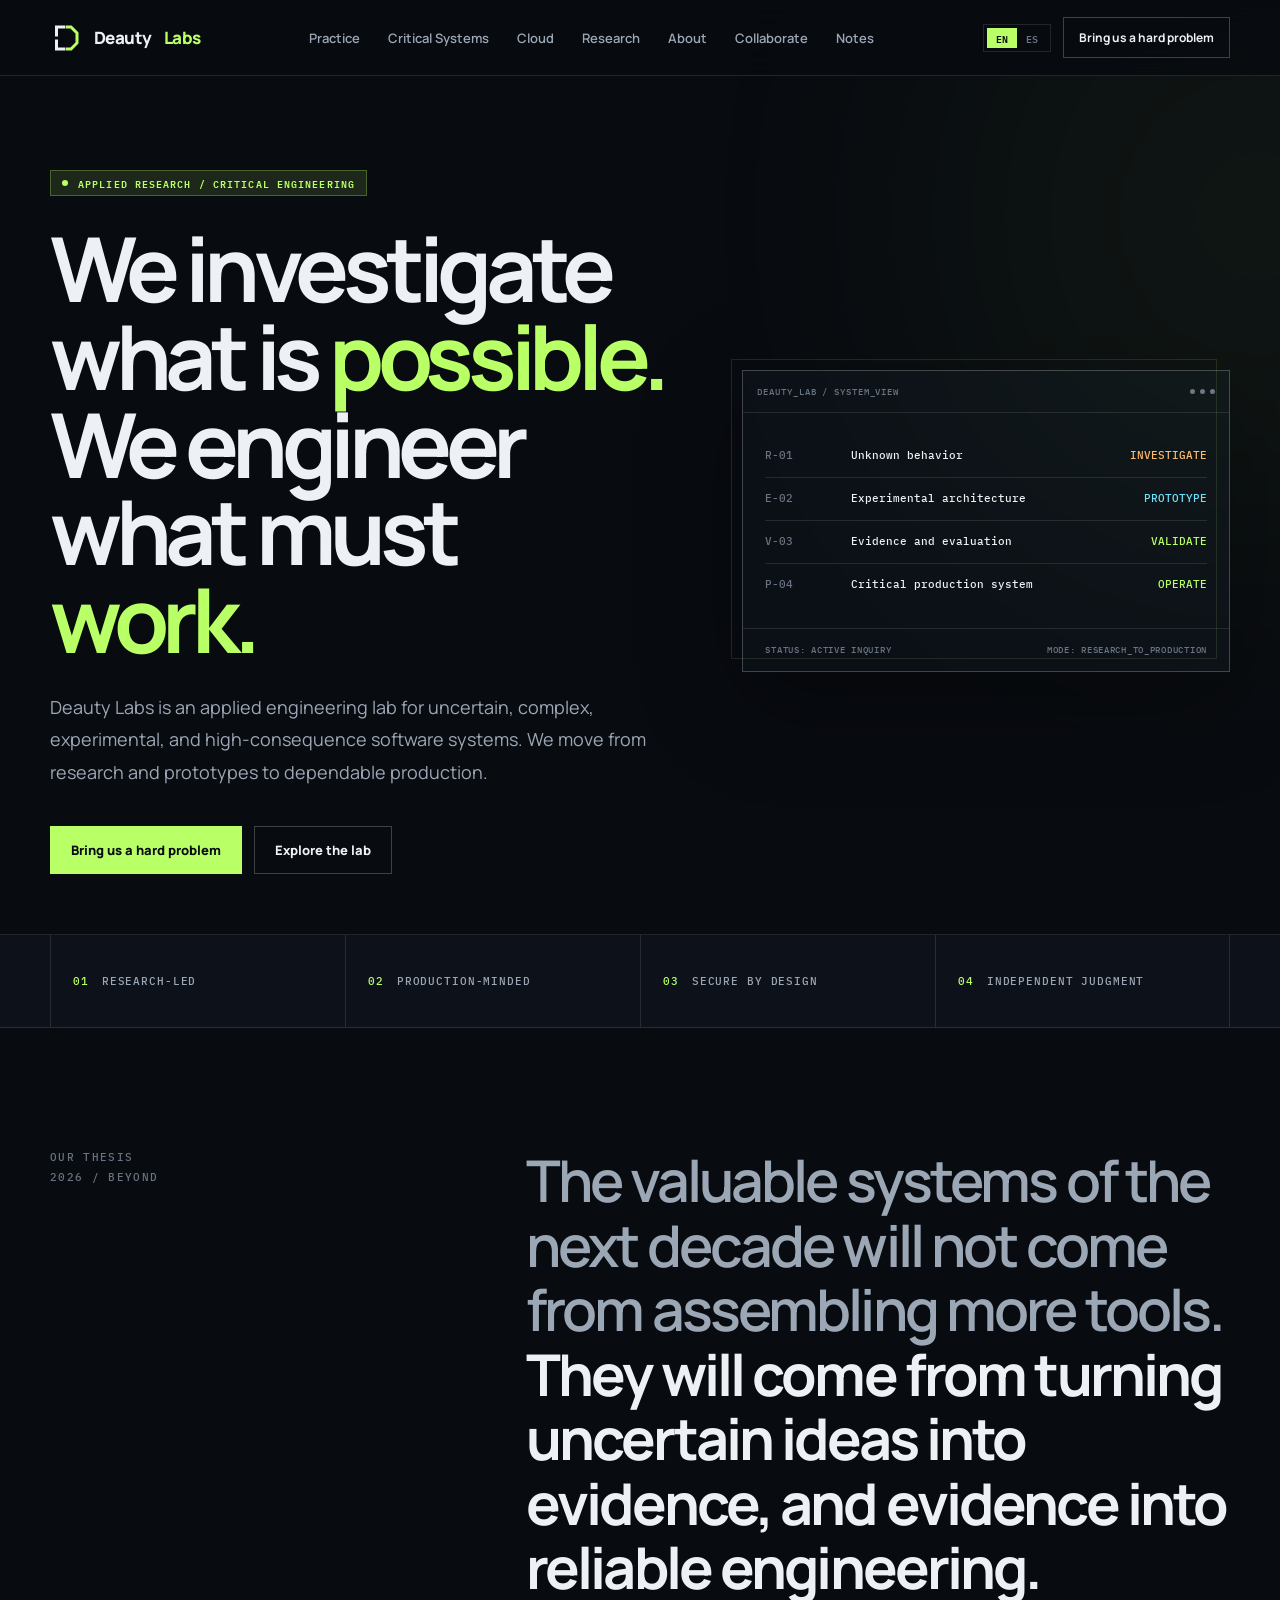
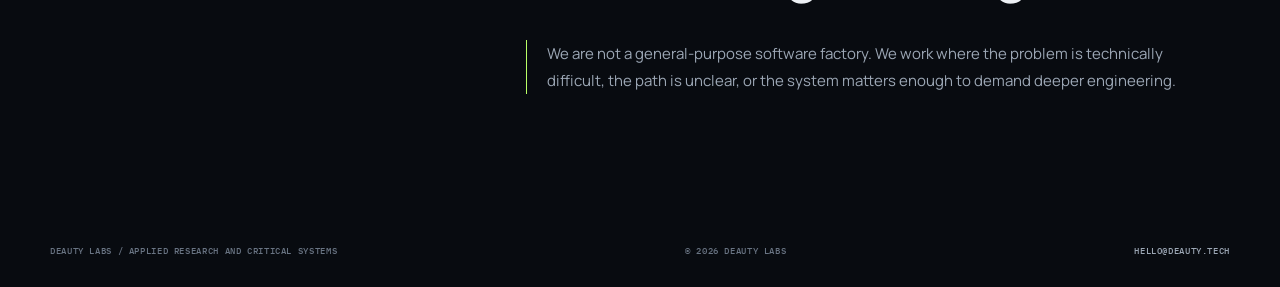
==== commit 3b2471e3: "Update index.html" ====
--- a/index.html
+++ b/index.html
@@ -53,7 +53,7 @@
             <span data-lang="es">Investigamos lo <em>posible.</em><br />Diseñamos lo que tiene que <em>funcionar.</em></span>
           </h1>
           <p class="hero-sub">
-            <span data-lang="en">Deauty Labs is an applied engineering lab for uncertain, experimental, and high-consequence software systems. We move from research and prototypes to dependable production.</span>
+            <span data-lang="en">Deauty Labs is an applied engineering lab for uncertain, complex, experimental, and high-consequence software systems. We move from research and prototypes to dependable production.</span>
             <span data-lang="es">Deauty Labs es un laboratorio de ingeniería aplicada para sistemas de software inciertos, experimentales y de alta exigencia. Pasamos de research y prototipos a producción confiable.</span>
           </p>
           <div class="hero-actions">
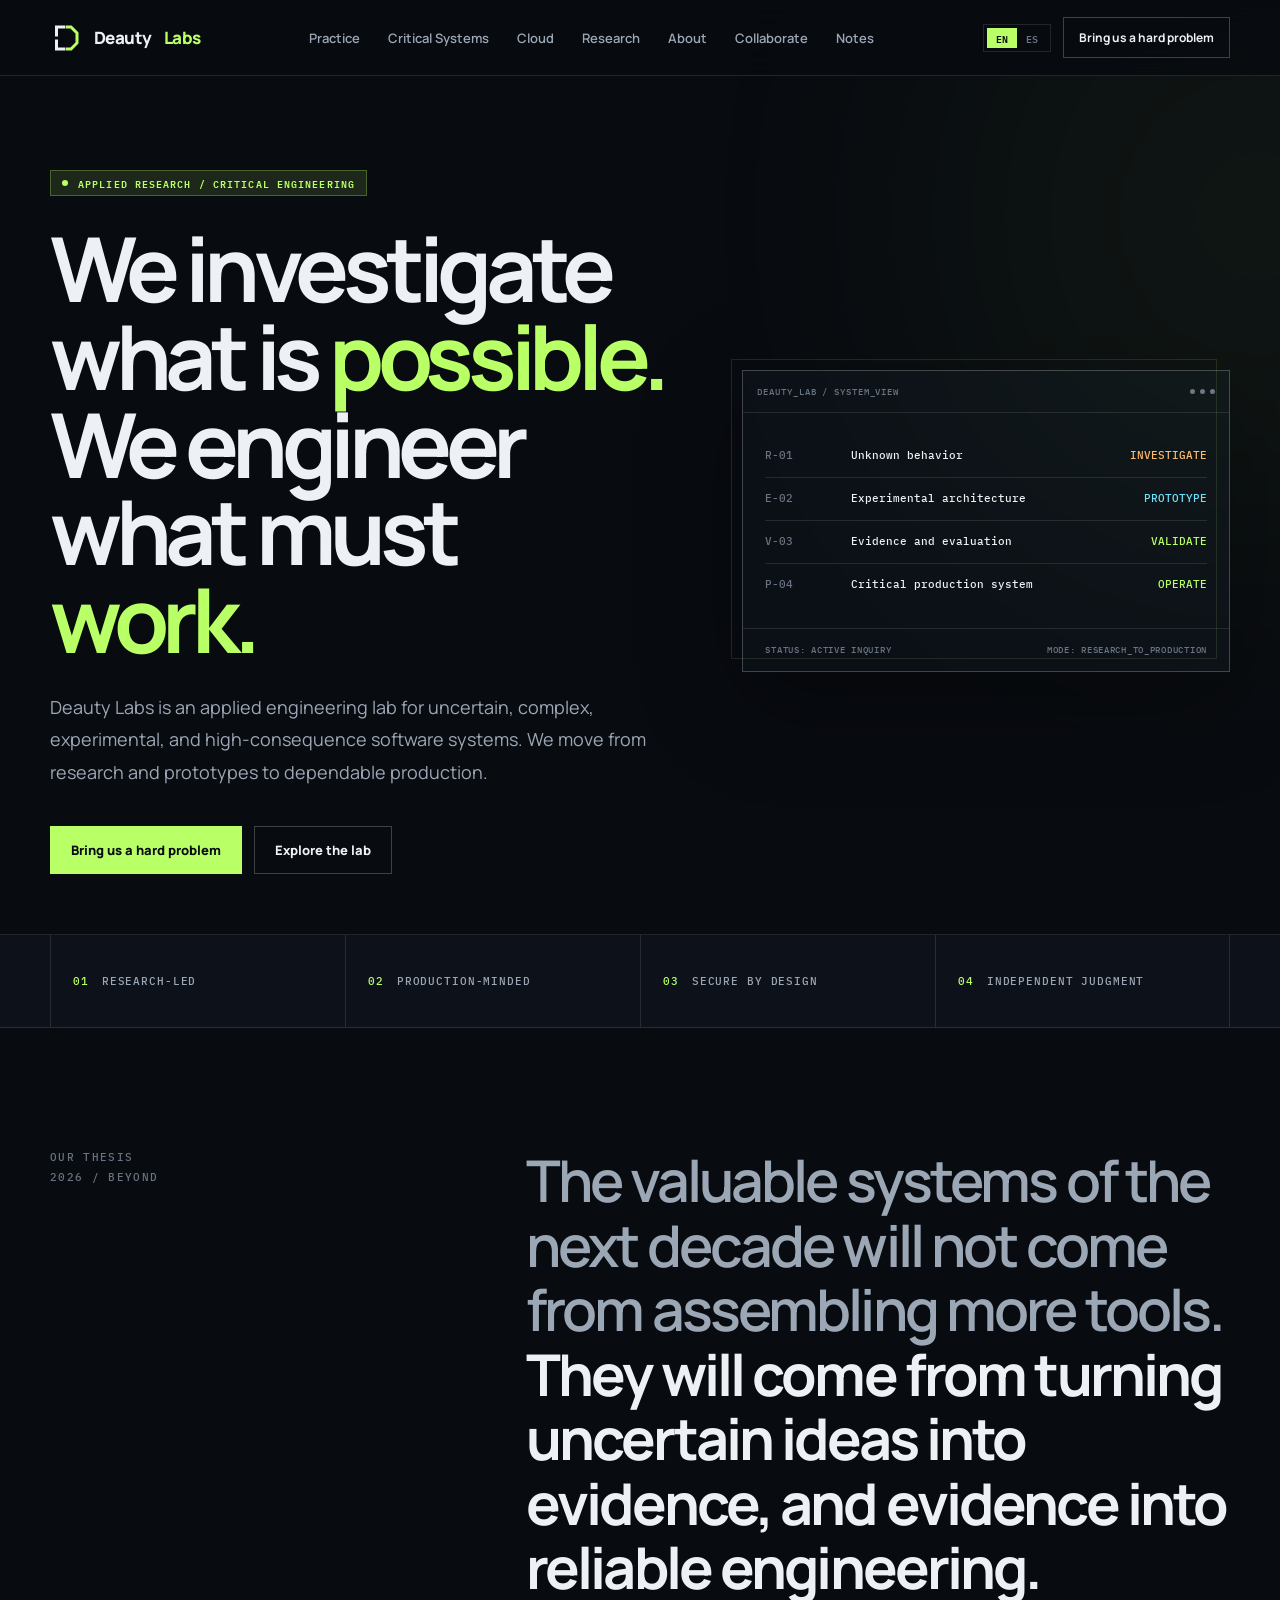
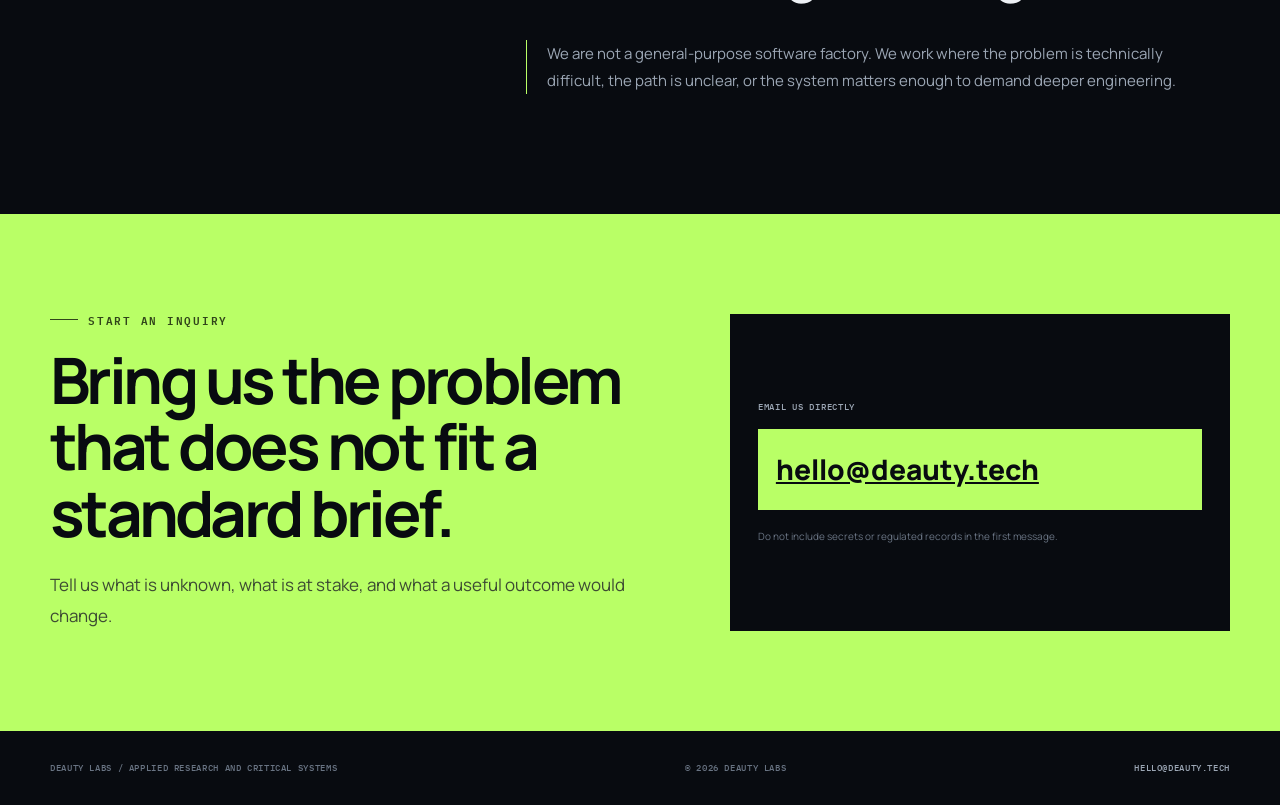
==== commit 3c09556e: "Changes in footer and hello deauty Changes in footer and hello deauty" ====
--- a/index.html
+++ b/index.html
@@ -107,6 +107,21 @@
         </div>
       </div>
     </section>
+
+    <section id="contact">
+      <div class="container contact-grid">
+        <div>
+          <div class="eyebrow"><span data-lang="en">Start an inquiry</span><span data-lang="es">Iniciar una consulta</span></div>
+          <h2 class="section-title"><span data-lang="en">Bring us the problem that does not fit a standard brief.</span><span data-lang="es">Traenos el problema que no entra en un brief estándar.</span></h2>
+          <p class="section-lead"><span data-lang="en">Tell us what is unknown, what is at stake, and what a useful outcome would change.</span><span data-lang="es">Contanos qué se desconoce, qué está en juego y qué cambiaría un resultado útil.</span></p>
+        </div>
+        <div class="contact-email">
+          <span class="contact-email-label"><span data-lang="en">Email us directly</span><span data-lang="es">Escribinos directamente</span></span>
+          <a class="contact-email-link" href="mailto:hello@deauty.tech">hello@deauty.tech</a>
+          <p class="contact-email-note"><span data-lang="en">Do not include secrets or regulated records in the first message.</span><span data-lang="es">No incluyas secretos ni registros regulados en el primer mensaje.</span></p>
+        </div>
+      </div>
+    </section>
   </main>
 
   <footer>
--- a/assets/style.css
+++ b/assets/style.css
@@ -548,11 +548,13 @@
 }
 .about-copy .section-title { font-size: clamp(38px, 5vw, 64px); }
 .about-photo {
-  width: 96px;
-  height: 96px;
-  border: 1px solid var(--line-strong);
+  width: 180px;
+  height: 180px;
+  border: 2px dashed var(--signal);
+  border-radius: 30px;
   background: var(--panel) center/cover no-repeat;
-  margin-bottom: 26px;
+  box-shadow: 0 0 0 7px var(--signal-soft), 0 22px 50px rgba(0,0,0,.32);
+  margin: 7px 0 34px 7px;
 }
 .book-cover {
   width: 100%;
@@ -787,6 +789,7 @@
   .practice-item { min-height: 310px; padding: 26px; }
   .practice-item h3 { margin-top: 55px; }
   .critical-grid, .about-grid { gap: 45px; }
+  .about-photo { width: 156px; height: 156px; border-radius: 26px; }
   .talk-row { grid-template-columns: 1fr; gap: 6px; }
   .talk-status { text-align: left; }
   .assurance-row { grid-template-columns: 105px 1fr; }
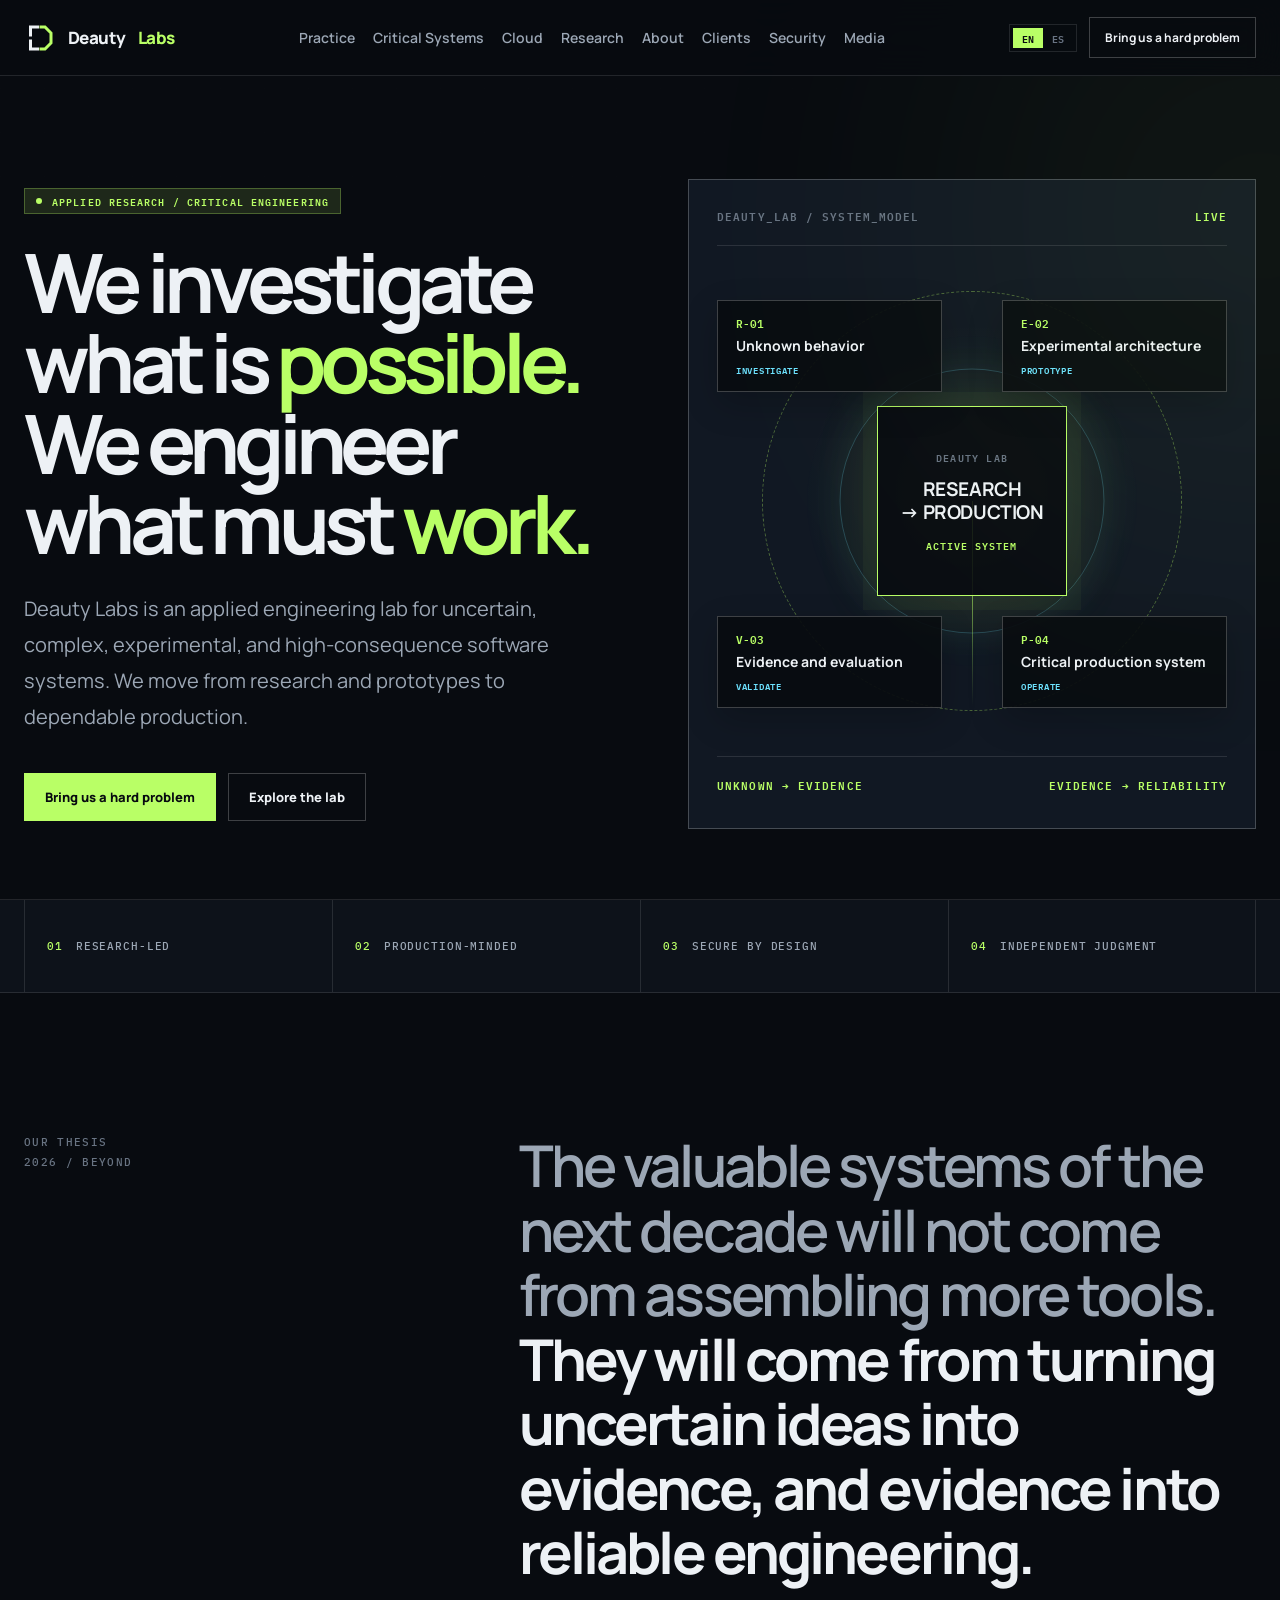
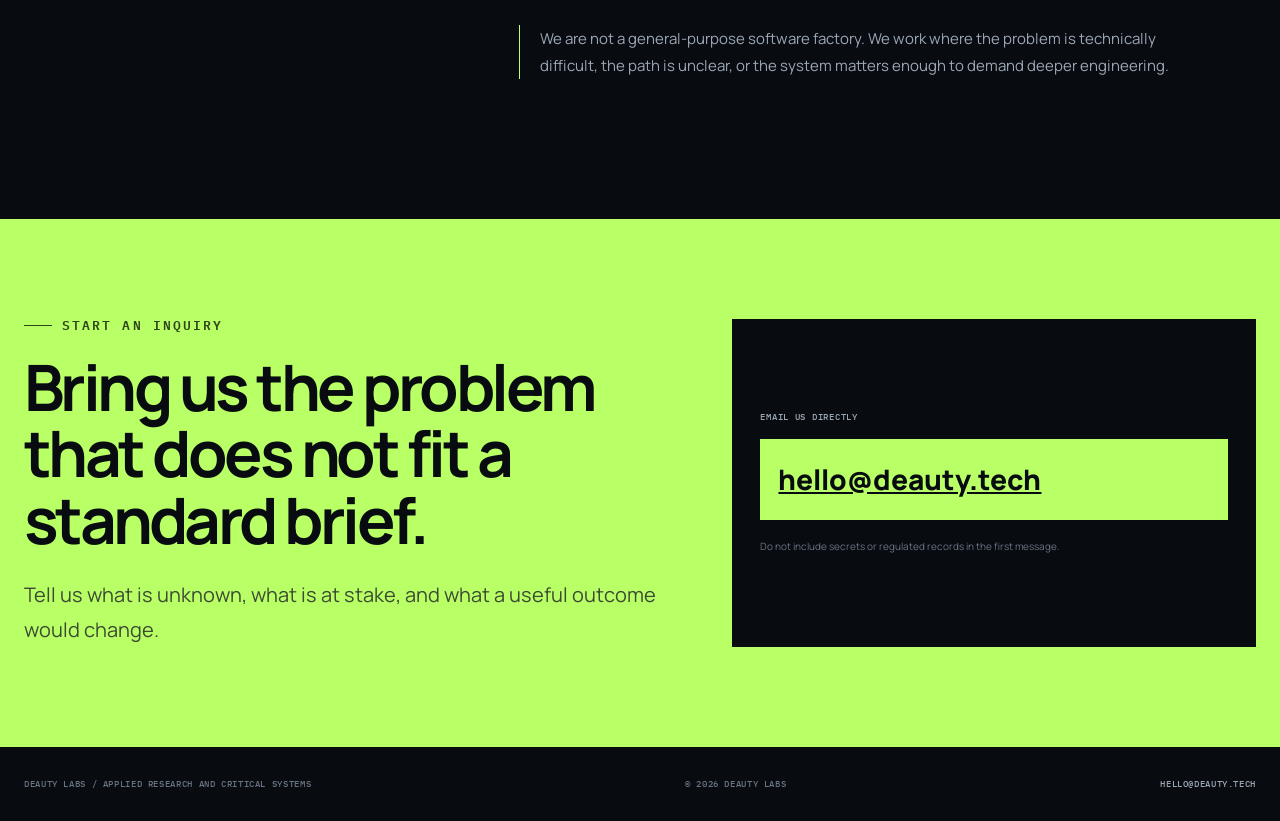
==== commit fd138666: "Many fixes and featured added Many fixes and featured added" ====
--- a/index.html
+++ b/index.html
@@ -27,8 +27,9 @@
         <li><a href="cloud.html"><span data-lang="en">Cloud</span><span data-lang="es">Cloud</span></a></li>
         <li><a href="research.html"><span data-lang="en">Research</span><span data-lang="es">Research</span></a></li>
         <li><a href="about.html"><span data-lang="en">About</span><span data-lang="es">Nosotros</span></a></li>
-        <li><a href="collaborate.html"><span data-lang="en">Collaborate</span><span data-lang="es">Colaborar</span></a></li>
-        <li><a href="notes.html"><span data-lang="en">Notes</span><span data-lang="es">Notas</span></a></li>
+        <li><a href="clients.html"><span data-lang="en">Clients</span><span data-lang="es">Clientes</span></a></li>
+        <li><a href="security.html"><span data-lang="en">Security</span><span data-lang="es">Seguridad</span></a></li>
+        <li><a href="media.html"><span data-lang="en">Media</span><span data-lang="es">Medios</span></a></li>
       </ul>
       <div class="nav-actions">
         <button id="nav-toggle" class="nav-toggle" type="button" aria-label="Menu" aria-expanded="false">
@@ -62,18 +63,19 @@
           </div>
         </div>
 
-        <div class="system-window reveal">
-          <div class="window-head">
-            <span>DEAUTY_LAB / SYSTEM_VIEW</span>
-            <div class="window-dots"><i></i><i></i><i></i></div>
+        <div class="hero-system reveal" aria-label="Research to production system">
+          <div class="hero-system-head"><span>DEAUTY_LAB / SYSTEM_MODEL</span><span>LIVE</span></div>
+          <div class="system-orbit">
+            <div class="orbit-ring orbit-ring-outer"></div>
+            <div class="orbit-ring orbit-ring-inner"></div>
+            <div class="orbit-scan"></div>
+            <div class="orbit-core"><small>DEAUTY LAB</small><strong>RESEARCH<br />→ PRODUCTION</strong><span>ACTIVE SYSTEM</span></div>
+            <div class="system-node node-r"><b>R-01</b><span data-lang="en">Unknown behavior</span><span data-lang="es">Comportamiento incierto</span><i>INVESTIGATE</i></div>
+            <div class="system-node node-e"><b>E-02</b><span data-lang="en">Experimental architecture</span><span data-lang="es">Arquitectura experimental</span><i>PROTOTYPE</i></div>
+            <div class="system-node node-v"><b>V-03</b><span data-lang="en">Evidence and evaluation</span><span data-lang="es">Evidencia y evaluación</span><i>VALIDATE</i></div>
+            <div class="system-node node-p"><b>P-04</b><span data-lang="en">Critical production system</span><span data-lang="es">Sistema crítico productivo</span><i>OPERATE</i></div>
           </div>
-          <div class="window-body">
-            <div class="console-line"><span class="console-id">R-01</span><span class="console-value"><span data-lang="en">Unknown behavior</span><span data-lang="es">Comportamiento incierto</span></span><span class="console-state orange">INVESTIGATE</span></div>
-            <div class="console-line"><span class="console-id">E-02</span><span class="console-value"><span data-lang="en">Experimental architecture</span><span data-lang="es">Arquitectura experimental</span></span><span class="console-state cyan">PROTOTYPE</span></div>
-            <div class="console-line"><span class="console-id">V-03</span><span class="console-value"><span data-lang="en">Evidence and evaluation</span><span data-lang="es">Evidencia y evaluación</span></span><span class="console-state">VALIDATE</span></div>
-            <div class="console-line"><span class="console-id">P-04</span><span class="console-value"><span data-lang="en">Critical production system</span><span data-lang="es">Sistema crítico productivo</span></span><span class="console-state">OPERATE</span></div>
-          </div>
-          <div class="window-foot"><span>STATUS: ACTIVE INQUIRY</span><span>MODE: RESEARCH_TO_PRODUCTION</span></div>
+          <div class="hero-system-foot"><span>UNKNOWN → EVIDENCE</span><span>EVIDENCE → RELIABILITY</span></div>
         </div>
       </div>
     </section>
--- a/assets/style.css
+++ b/assets/style.css
@@ -14,7 +14,7 @@
   --signal-soft: rgba(185,255,102,.12);
   --cyan: #6de2ff;
   --orange: #ffb86b;
-  --max: 1180px;
+  --max: 1480px;
 }
 
 html { scroll-behavior: smooth; }
@@ -45,7 +45,7 @@
 .mono { font-family: "IBM Plex Mono", monospace; }
 .signal { color: var(--signal); }
 .muted { color: var(--muted); }
-section { padding: 120px 0; scroll-margin-top: 76px; }
+section { padding: 140px 0; scroll-margin-top: 76px; }
 
 [data-lang] { display: none; }
 body.lang-en [data-lang="en"] { display: revert; }
@@ -59,7 +59,7 @@
   align-items: center;
   gap: 10px;
   color: var(--signal);
-  font: 600 11px/1 "IBM Plex Mono", monospace;
+  font: 600 13px/1 "IBM Plex Mono", monospace;
   letter-spacing: .16em;
   text-transform: uppercase;
   margin-bottom: 22px;
@@ -71,18 +71,18 @@
   background: var(--signal);
 }
 .section-title {
-  max-width: 850px;
-  font-size: clamp(34px, 5vw, 64px);
+  max-width: 1050px;
+  font-size: clamp(40px, 5vw, 78px);
   line-height: 1.04;
   letter-spacing: -.055em;
   font-weight: 700;
 }
 .section-lead {
-  max-width: 650px;
+  max-width: 780px;
   margin-top: 24px;
   color: var(--muted);
-  font-size: 17px;
-  line-height: 1.8;
+  font-size: 20px;
+  line-height: 1.75;
 }
 .section-head { margin-bottom: 64px; }
 
@@ -116,11 +116,11 @@
 }
 .brand-symbol { width: 32px; height: 32px; flex: 0 0 auto; }
 .brand span { color: var(--signal); }
-.nav-links { display: flex; list-style: none; gap: 28px; }
+.nav-links { display: flex; list-style: none; gap: 18px; }
 .nav-links a {
   color: var(--muted);
   text-decoration: none;
-  font-size: 13px;
+  font-size: 14px;
   font-weight: 600;
   transition: color .2s;
 }
@@ -202,8 +202,8 @@
 }
 .hero-grid {
   display: grid;
-  grid-template-columns: 1.12fr .88fr;
-  gap: 72px;
+  grid-template-columns: 1fr 1fr;
+  gap: 96px;
   align-items: center;
 }
 .hero-kicker {
@@ -232,7 +232,7 @@
   100% { box-shadow: 0 0 0 0 rgba(185,255,102,0); }
 }
 .hero-title {
-  font-size: clamp(52px, 7vw, 92px);
+  font-size: clamp(58px, 6.4vw, 110px);
   line-height: .98;
   letter-spacing: -.07em;
   font-weight: 700;
@@ -243,10 +243,10 @@
   font-style: normal;
 }
 .hero-sub {
-  max-width: 650px;
+  max-width: 760px;
   margin-top: 28px;
   color: var(--muted);
-  font-size: 18px;
+  font-size: 20px;
   line-height: 1.8;
 }
 .hero-actions { display: flex; flex-wrap: wrap; gap: 12px; margin-top: 38px; }
@@ -266,58 +266,58 @@
 .btn-secondary { border: 1px solid var(--line-strong); color: var(--paper); }
 .btn-secondary:hover { border-color: var(--signal); color: var(--signal); }
 
-.system-window {
+.hero-system {
+  min-height: 650px;
   border: 1px solid var(--line-strong);
-  background: rgba(13,18,26,.8);
-  box-shadow: 0 28px 90px rgba(0,0,0,.35);
+  background: radial-gradient(circle at 50% 48%, rgba(185,255,102,.09), transparent 38%), var(--panel);
+  padding: 28px;
   position: relative;
-}
-.system-window::before {
-  content: "";
-  position: absolute;
-  inset: -12px 12px 12px -12px;
-  border: 1px solid rgba(185,255,102,.12);
-  z-index: -1;
-}
-.window-head {
-  height: 42px;
-  border-bottom: 1px solid var(--line);
-  display: flex;
-  align-items: center;
-  justify-content: space-between;
-  padding: 0 14px;
-  color: var(--dim);
-  font: 500 9px/1 "IBM Plex Mono", monospace;
-  letter-spacing: .1em;
-  text-transform: uppercase;
-}
-.window-dots { display: flex; gap: 5px; }
-.window-dots i { width: 5px; height: 5px; border-radius: 50%; background: var(--dim); }
-.window-body { padding: 22px; }
-.console-line {
-  display: grid;
-  grid-template-columns: 74px 1fr auto;
-  gap: 12px;
-  padding: 13px 0;
-  border-bottom: 1px solid var(--line);
-  font: 500 11px/1.45 "IBM Plex Mono", monospace;
-}
-.console-line:last-child { border-bottom: 0; }
-.console-id { color: var(--dim); }
-.console-value { color: var(--paper); }
-.console-state { color: var(--signal); }
-.console-state.cyan { color: var(--cyan); }
-.console-state.orange { color: var(--orange); }
-.window-foot {
-  border-top: 1px solid var(--line);
-  padding: 15px 22px;
+  overflow: hidden;
+  transition: border-color .35s ease, box-shadow .35s ease;
+}
+.hero-system:hover { border-color: rgba(185,255,102,.48); box-shadow: 0 28px 90px rgba(0,0,0,.28), 0 0 70px rgba(185,255,102,.05); }
+.hero-system-head,
+.hero-system-foot {
   display: flex;
   justify-content: space-between;
-  gap: 12px;
+  gap: 18px;
   color: var(--dim);
-  font: 500 9px/1.4 "IBM Plex Mono", monospace;
-  text-transform: uppercase;
-  letter-spacing: .08em;
+  font: 600 11px/1.4 "IBM Plex Mono", monospace;
+  text-transform: uppercase;
+  letter-spacing: .1em;
+}
+.hero-system-head { padding-bottom: 22px; border-bottom: 1px solid var(--line); }
+.hero-system-head span:last-child { color: var(--signal); }
+.hero-system-foot { padding-top: 20px; border-top: 1px solid var(--line); color: var(--signal); }
+.system-orbit { position: relative; height: 510px; }
+.orbit-ring { position: absolute; left: 50%; top: 50%; border-radius: 50%; transform: translate(-50%, -50%); }
+.orbit-ring-outer { width: 420px; height: 420px; border: 1px dashed rgba(185,255,102,.35); animation: orbit-spin 28s linear infinite; }
+.orbit-ring-inner { width: 265px; height: 265px; border: 1px solid rgba(109,226,255,.22); box-shadow: 0 0 50px rgba(109,226,255,.05); animation: orbit-breathe 4s ease-in-out infinite; }
+.orbit-scan { position: absolute; left: 50%; top: 50%; width: 1px; height: 205px; transform-origin: 50% 0; background: linear-gradient(var(--signal), transparent); animation: orbit-scan 7s linear infinite; }
+.orbit-core { position: absolute; left: 50%; top: 50%; width: 190px; height: 190px; transform: translate(-50%, -50%); border: 1px solid var(--signal); background: rgba(8,11,16,.9); display: grid; place-content: center; text-align: center; box-shadow: 0 0 0 14px rgba(185,255,102,.035), 0 0 70px rgba(185,255,102,.09); animation: core-enter .9s cubic-bezier(.2,.8,.2,1) both; transition: transform .35s ease, box-shadow .35s ease; }
+.orbit-core small { color: var(--dim); font: 600 10px/1 "IBM Plex Mono", monospace; letter-spacing: .12em; }
+.orbit-core strong { margin-top: 16px; color: var(--paper); font-size: 19px; line-height: 1.25; letter-spacing: -.02em; }
+.orbit-core span { margin-top: 15px; color: var(--signal); font: 600 10px/1 "IBM Plex Mono", monospace; letter-spacing: .1em; }
+.system-node { position: absolute; z-index: 2; width: 225px; padding: 16px 18px; border: 1px solid var(--line-strong); background: rgba(8,11,16,.92); box-shadow: 0 12px 35px rgba(0,0,0,.2); animation: node-enter .7s cubic-bezier(.2,.8,.2,1) both; transition: transform .25s ease, border-color .25s ease, background .25s ease, box-shadow .25s ease; }
+.system-node:hover { transform: translateY(-7px) scale(1.025); border-color: var(--signal); background: rgba(17,24,35,.98); box-shadow: 0 18px 45px rgba(0,0,0,.35), 0 0 24px rgba(185,255,102,.08); }
+.system-node b { display: block; color: var(--signal); font: 600 11px/1 "IBM Plex Mono", monospace; }
+.system-node > span[data-lang] { display: none; margin-top: 9px; color: var(--paper); font-size: 14px; line-height: 1.35; font-weight: 700; }
+body.lang-en .system-node > span[data-lang="en"],
+body.lang-es .system-node > span[data-lang="es"] { display: block; }
+.system-node i { display: block; margin-top: 10px; color: var(--cyan); font: 600 9px/1 "IBM Plex Mono", monospace; font-style: normal; letter-spacing: .08em; }
+.node-r { left: 0; top: 54px; }
+.node-e { right: 0; top: 54px; animation-delay: .1s; }
+.node-v { left: 0; bottom: 48px; animation-delay: .2s; }
+.node-p { right: 0; bottom: 48px; animation-delay: .3s; }
+.hero-system:hover .orbit-ring-outer { animation-duration: 12s; border-color: rgba(185,255,102,.58); }
+.hero-system:hover .orbit-core { transform: translate(-50%, -50%) scale(1.045); box-shadow: 0 0 0 18px rgba(185,255,102,.05), 0 0 95px rgba(185,255,102,.16); }
+@keyframes orbit-spin { to { transform: translate(-50%, -50%) rotate(360deg); } }
+@keyframes orbit-scan { to { transform: rotate(360deg); } }
+@keyframes orbit-breathe { 50% { opacity: .55; box-shadow: 0 0 85px rgba(109,226,255,.12); } }
+@keyframes node-enter { from { opacity: 0; transform: translateY(18px); } to { opacity: 1; transform: translateY(0); } }
+@keyframes core-enter { from { opacity: 0; transform: translate(-50%, -50%) scale(.84); } to { opacity: 1; transform: translate(-50%, -50%) scale(1); } }
+@media (prefers-reduced-motion: reduce) {
+  .orbit-ring-outer, .orbit-ring-inner, .orbit-scan, .orbit-core, .system-node { animation: none; }
 }
 
 .signals {
@@ -481,6 +481,15 @@
   font-size: 12px;
   line-height: 1.7;
 }
+.boundary a { color: var(--signal); text-decoration: none; white-space: nowrap; }
+
+.resilience-loop { border: 1px solid var(--line-strong); background: var(--panel); padding: 22px; }
+.loop-stage { position: relative; display: grid; grid-template-columns: 38px 1fr; gap: 14px; padding: 16px 0; border-bottom: 1px solid var(--line); }
+.loop-stage:not(:nth-last-child(2))::after { content: "↓"; position: absolute; left: 12px; bottom: -10px; z-index: 1; padding: 0 3px; color: var(--signal); background: var(--panel); font: 500 11px/18px "IBM Plex Mono", monospace; }
+.loop-stage b { color: var(--signal); font: 600 10px/1.6 "IBM Plex Mono", monospace; }
+.loop-stage strong { display: block; font-size: 14px; }
+.loop-stage small { display: block; margin-top: 4px; color: var(--muted); font-size: 10px; }
+.loop-foot { display: flex; justify-content: space-between; gap: 16px; padding: 14px 0 0; color: var(--signal); font: 500 8px/1.5 "IBM Plex Mono", monospace; letter-spacing: .07em; }
 .boundary strong { color: var(--orange); }
 
 #research { background: var(--paper); color: var(--ink); }
@@ -571,8 +580,15 @@
   font-size: 15px;
   line-height: 1.85;
 }
+.about-subhead {
+  margin-top: 42px;
+  color: var(--signal);
+  font: 600 9px/1 "IBM Plex Mono", monospace;
+  letter-spacing: .12em;
+  text-transform: uppercase;
+}
 .about-timeline {
-  margin-top: 42px;
+  margin-top: 14px;
   list-style: none;
   border-top: 1px solid var(--line);
 }
@@ -634,57 +650,190 @@
 .book-card h4 { font-size: 20px; letter-spacing: -.03em; color: var(--paper); }
 .book-card p { margin-top: 10px; color: var(--muted); font-size: 12.5px; line-height: 1.7; }
 
-#collaborate { background: var(--ink-soft); }
-.collab-grid {
-  display: grid;
-  grid-template-columns: repeat(3, 1fr);
-  border-top: 1px solid var(--line);
-  border-left: 1px solid var(--line);
-}
-.collab {
-  min-height: 430px;
-  padding: 30px;
-  border-right: 1px solid var(--line);
-  border-bottom: 1px solid var(--line);
-  display: flex;
-  flex-direction: column;
-}
-.collab-type {
-  color: var(--signal);
-  font: 600 10px/1 "IBM Plex Mono", monospace;
-  text-transform: uppercase;
-  letter-spacing: .1em;
-}
-.collab h3 { margin-top: 62px; font-size: 30px; line-height: 1.1; letter-spacing: -.045em; }
-.collab p { margin-top: 18px; color: var(--muted); font-size: 13px; line-height: 1.75; }
-.collab ul { list-style: none; margin-top: auto; padding-top: 30px; }
-.collab li {
-  padding: 9px 0;
-  border-top: 1px solid var(--line);
-  color: var(--dim);
-  font: 500 10px/1.5 "IBM Plex Mono", monospace;
-  text-transform: uppercase;
-  letter-spacing: .05em;
-}
-
-.notes-grid {
-  display: grid;
-  grid-template-columns: 1.1fr .9fr;
-  gap: 70px;
+.media-intro { max-width: 860px; }
+.media-grid { display: grid; grid-template-columns: repeat(3, 1fr); gap: 20px; }
+.media-card { display: flex; min-width: 0; flex-direction: column; border: 1px solid var(--line); background: var(--panel); color: inherit; text-decoration: none; transition: border-color .2s, transform .2s; }
+.media-card:hover { border-color: var(--signal); transform: translateY(-3px); }
+.media-card-featured { grid-column: 1 / -1; display: grid; grid-template-columns: 1.25fr .75fr; }
+.media-thumb { position: relative; aspect-ratio: 16 / 9; overflow: hidden; background: var(--ink-soft); }
+.media-card-featured .media-thumb { aspect-ratio: auto; min-height: 390px; }
+.media-thumb::after { content: ""; position: absolute; inset: 0; background: linear-gradient(to top, rgba(8,11,16,.75), transparent 55%); }
+.media-thumb img { width: 100%; height: 100%; object-fit: cover; display: block; filter: saturate(.72) contrast(1.05); transition: transform .35s, filter .35s; }
+.media-card:hover img { transform: scale(1.025); filter: saturate(1) contrast(1.05); }
+.media-play { position: absolute; z-index: 1; left: 20px; bottom: 18px; display: grid; place-items: center; width: 46px; height: 46px; border: 1px solid var(--signal); border-radius: 50%; color: var(--signal); background: rgba(8,11,16,.78); font-size: 13px; padding-left: 2px; }
+.media-duration { position: absolute; z-index: 1; right: 16px; bottom: 18px; color: var(--paper); font: 600 8px/1 "IBM Plex Mono", monospace; letter-spacing: .08em; }
+.media-copy { display: flex; flex: 1; flex-direction: column; padding: 24px; }
+.media-meta { color: var(--signal); font: 600 8px/1.4 "IBM Plex Mono", monospace; letter-spacing: .08em; }
+.media-copy h2 { margin-top: 42px; font-size: 23px; line-height: 1.15; letter-spacing: -.035em; }
+.media-card-featured .media-copy h2 { font-size: 32px; }
+.media-copy p { margin-top: 14px; color: var(--muted); font-size: 12px; line-height: 1.7; }
+.media-copy > strong { margin-top: auto; padding-top: 28px; color: var(--paper); font: 600 9px/1 "IBM Plex Mono", monospace; text-transform: uppercase; letter-spacing: .07em; }
+
+.cloud-control-board { border: 1px solid var(--line-strong); background: var(--panel); padding: 22px; }
+.control-row { display: grid; grid-template-columns: 90px 1fr auto; gap: 18px; align-items: center; padding: 16px 0; border-bottom: 1px solid var(--line); font: 500 9px/1.5 "IBM Plex Mono", monospace; }
+.control-row:last-child { border-bottom: 0; }
+.control-row b { color: var(--paper); }
+.control-row span { color: var(--dim); }
+.control-row i { color: var(--signal); font-style: normal; }
+/* Clients */
+.trust-hero { padding-top: 78px; }
+.trust-hero-grid,
+.security-hero-grid,
+.proof-grid,
+.security-method-grid,
+.deliverables-grid {
+  display: grid;
+  grid-template-columns: 1fr 1fr;
+  gap: 74px;
   align-items: start;
 }
-.channel-list { border-top: 1px solid var(--line); }
-.channel {
-  display: grid;
-  grid-template-columns: 80px 1fr auto;
-  gap: 18px;
-  align-items: center;
-  padding: 22px 0;
-  border-bottom: 1px solid var(--line);
-}
-.channel b { color: var(--signal); font: 600 10px/1 "IBM Plex Mono", monospace; }
-.channel strong { font-size: 15px; }
-.channel span { color: var(--dim); font: 500 9px/1 "IBM Plex Mono", monospace; text-transform: uppercase; }
+.trust-statement {
+  padding: 28px 0 0 30px;
+  border-left: 1px solid var(--signal);
+  color: var(--muted);
+  font-size: 16px;
+  line-height: 1.85;
+}
+.trust-statement p + p { margin-top: 24px; }
+.proof-section { background: var(--ink-soft); border-top: 1px solid var(--line); border-bottom: 1px solid var(--line); }
+.proof-list { margin-top: 40px; border-top: 1px solid var(--line); }
+.proof-list > span { display: flex; gap: 18px; padding: 15px 0; border-bottom: 1px solid var(--line); color: var(--muted); font-size: 13px; }
+.proof-list b { color: var(--signal); font: 500 10px/1.8 "IBM Plex Mono", monospace; }
+.redacted-case,
+.security-console { border: 1px solid var(--line-strong); background: var(--panel); padding: 22px; }
+.case-head,
+.case-foot { display: flex; justify-content: space-between; gap: 20px; padding: 0 0 18px; color: var(--dim); font: 500 8px/1.5 "IBM Plex Mono", monospace; letter-spacing: .08em; }
+.case-head { border-bottom: 1px solid var(--line); }
+.case-foot { border-top: 1px solid var(--line); padding: 14px 0 0; }
+.case-status { color: var(--signal); }
+.case-row { display: grid; grid-template-columns: 88px 1fr; gap: 18px; padding: 16px 0; border-bottom: 1px solid var(--line); font: 500 9px/1.5 "IBM Plex Mono", monospace; }
+.case-row > span { color: var(--dim); }
+.case-row strong { color: var(--paper); font-size: 10px; letter-spacing: .06em; }
+.redaction { position: relative; width: max-content; color: transparent !important; }
+.redaction::after { content: "████████████"; position: absolute; inset: 0; color: var(--paper); letter-spacing: 0; }
+.case-findings { padding: 28px 0; }
+.case-findings small { color: var(--signal); font: 600 9px/1 "IBM Plex Mono", monospace; letter-spacing: .1em; }
+.case-findings p { margin-top: 14px; color: var(--muted); font-size: 12px; line-height: 1.75; }
+.trust-principles { padding-top: 100px; }
+.principle-grid { display: grid; grid-template-columns: repeat(3, 1fr); border: 1px solid var(--line); }
+.principle-grid article { min-height: 270px; padding: 28px; border-right: 1px solid var(--line); }
+.principle-grid article:last-child { border-right: 0; }
+.principle-grid b,
+.scope-id { color: var(--signal); font: 600 10px/1 "IBM Plex Mono", monospace; letter-spacing: .08em; }
+.principle-grid h3 { margin-top: 72px; font-size: 21px; letter-spacing: -.03em; }
+.principle-grid p { margin-top: 13px; color: var(--muted); font-size: 12px; line-height: 1.75; }
+
+/* Security */
+.security-hero { padding-top: 78px; }
+.security-hero .section-title { font-size: clamp(44px, 5.4vw, 72px); }
+.security-console { align-self: end; }
+.security-line { display: grid; grid-template-columns: 70px 1fr auto; gap: 16px; align-items: center; padding: 16px 0; border-bottom: 1px solid var(--line); font: 500 9px/1.5 "IBM Plex Mono", monospace; }
+.security-console .case-foot { border-top: 0; }
+.security-line b { color: var(--signal); }
+.security-line span { color: var(--muted); }
+.security-line i { color: var(--cyan); font-style: normal; }
+.security-scope { background: var(--ink-soft); border-top: 1px solid var(--line); border-bottom: 1px solid var(--line); }
+.scope-grid { display: grid; grid-template-columns: repeat(2, 1fr); border: 1px solid var(--line); }
+.scope-grid article { min-height: 260px; padding: 28px; border-right: 1px solid var(--line); border-bottom: 1px solid var(--line); }
+.scope-grid article:nth-child(2n) { border-right: 0; }
+.scope-grid article:nth-last-child(-n+2) { border-bottom: 0; }
+.scope-grid h3 { margin-top: 60px; font-size: 25px; letter-spacing: -.04em; }
+.scope-grid p { margin-top: 15px; color: var(--muted); font-size: 12.5px; line-height: 1.75; }
+.method-list { list-style: none; border-top: 1px solid var(--line); }
+.method-list li { display: grid; grid-template-columns: 38px 1fr; gap: 16px; padding: 20px 0; border-bottom: 1px solid var(--line); }
+.method-list b { color: var(--signal); font: 600 10px/1.7 "IBM Plex Mono", monospace; }
+.method-list strong { display: block; margin-bottom: 5px; font-size: 14px; }
+.method-list span { color: var(--muted); font-size: 12px; line-height: 1.65; }
+.security-deliverables { background: var(--panel); }
+.deliverable-board { border: 1px solid var(--line-strong); background: var(--panel); padding: 22px; }
+.deliverable-board > div { display: grid; grid-template-columns: 72px 1fr; gap: 18px; padding: 21px 0; border-bottom: 1px solid var(--line); }
+.deliverable-board > div:first-child { padding-top: 0; }
+.deliverable-board > div:last-child { padding-bottom: 0; border-bottom: 0; }
+.deliverable-board b { color: var(--signal); font: 600 9px/1.7 "IBM Plex Mono", monospace; }
+.deliverable-board strong { display: block; font-size: 14px; }
+.deliverable-board small { display: block; margin-top: 5px; color: var(--muted); font-size: 11px; line-height: 1.6; }
+
+/* Large-screen readability */
+.critical-grid,
+.about-grid,
+.trust-hero-grid,
+.security-hero-grid,
+.proof-grid,
+.security-method-grid,
+.deliverables-grid { gap: clamp(70px, 6vw, 120px); }
+.critical-list li { padding: 24px 0; font-size: 17px; line-height: 1.7; }
+.critical-list strong { margin-bottom: 6px; font-size: 18px; }
+.critical-list b,
+.loop-stage b { font-size: 12px; }
+.board-title { font-size: 12px; }
+.resilience-loop,
+.cloud-control-board,
+.redacted-case,
+.security-console,
+.talks-board,
+.deliverable-board { padding: 30px; }
+.loop-stage { grid-template-columns: 46px 1fr; gap: 18px; padding: 22px 0; }
+.loop-stage strong { font-size: 18px; }
+.loop-stage small { margin-top: 7px; font-size: 14px; line-height: 1.55; }
+.loop-foot { padding-top: 20px; font-size: 10px; }
+.boundary { padding: 22px; font-size: 15px; line-height: 1.75; }
+
+.research-step { min-height: 285px; padding: 34px; }
+.research-step b { font-size: 12px; }
+.research-step h3 { margin-top: 72px; font-size: 26px; }
+.research-step p { margin-top: 14px; font-size: 15px; line-height: 1.75; }
+.direction { min-height: 280px; padding: 32px; }
+.direction small { font-size: 11px; }
+.direction h3 { margin-top: 66px; font-size: 27px; }
+.direction p { margin-top: 16px; font-size: 15px; line-height: 1.75; }
+
+.about-photo { width: 220px; height: 220px; }
+.about-bio { max-width: 760px; font-size: 18px; line-height: 1.85; }
+.about-subhead { font-size: 11px; }
+.about-timeline li { grid-template-columns: 42px 1fr; gap: 18px; padding: 23px 0; font-size: 16px; line-height: 1.7; }
+.about-timeline b,
+.about-timeline .about-date { font-size: 11px; }
+.about-timeline strong { margin-bottom: 6px; font-size: 17px; }
+.talk-row { grid-template-columns: 130px 1fr 90px; gap: 22px; padding: 22px 0; }
+.talk-event { font-size: 12px; }
+.talk-title { font-size: 16px; line-height: 1.55; }
+.talk-status { font-size: 11px; }
+.book-card { padding: 30px; }
+.book-cover { max-width: 190px; }
+.book-card h4 { font-size: 25px; }
+.book-card p { font-size: 15px; line-height: 1.75; }
+
+.control-row { grid-template-columns: 115px 1fr auto; padding: 21px 0; font-size: 12px; }
+.practice-item p { max-width: 600px; font-size: 16px; line-height: 1.8; }
+.tag { font-size: 10px; }
+
+.trust-statement { font-size: 19px; line-height: 1.85; }
+.proof-list > span { padding: 20px 0; font-size: 16px; }
+.proof-list b { font-size: 12px; }
+.case-head,
+.case-foot { font-size: 10px; }
+.case-row { grid-template-columns: 110px 1fr; padding: 21px 0; font-size: 12px; }
+.case-row strong { font-size: 13px; }
+.case-findings small { font-size: 11px; }
+.case-findings p { font-size: 15px; line-height: 1.8; }
+.principle-grid article { min-height: 320px; padding: 36px; }
+.principle-grid b,
+.scope-id { font-size: 12px; }
+.principle-grid h3 { font-size: 27px; }
+.principle-grid p { font-size: 15px; line-height: 1.8; }
+
+.security-line { grid-template-columns: 92px 1fr auto; padding: 21px 0; font-size: 12px; }
+.scope-grid article { min-height: 320px; padding: 36px; }
+.scope-grid h3 { margin-top: 72px; font-size: 30px; }
+.scope-grid p { font-size: 16px; line-height: 1.8; }
+.method-list li { grid-template-columns: 46px 1fr; gap: 20px; padding: 26px 0; }
+.method-list b { font-size: 12px; }
+.method-list strong { margin-bottom: 8px; font-size: 18px; }
+.method-list span { font-size: 15px; line-height: 1.75; }
+.deliverable-board > div { grid-template-columns: 90px 1fr; padding: 26px 0; }
+.deliverable-board b { font-size: 11px; }
+.deliverable-board strong { font-size: 18px; }
+.deliverable-board small { margin-top: 8px; font-size: 15px; line-height: 1.7; }
 
 #contact {
   padding: 0;
@@ -742,7 +891,7 @@
 
 .reveal { opacity: 1; transform: translateY(0); }
 
-@media (max-width: 1040px) {
+@media (max-width: 1220px) {
   .nav-toggle { display: inline-flex; }
   .nav-links {
     display: none;
@@ -759,17 +908,18 @@
   .nav-links li { border-top: 1px solid var(--line); }
   .nav-links li:first-child { border-top: 0; }
   .nav-links a { display: block; padding: 18px min(24px, 5vw); font-size: 14px; }
-  .hero-grid, .critical-grid, .about-grid, .contact-grid { grid-template-columns: 1fr; }
+  .hero-grid, .critical-grid, .about-grid, .contact-grid, .trust-hero-grid, .security-hero-grid, .proof-grid, .security-method-grid, .deliverables-grid { grid-template-columns: 1fr; }
   .hero-grid { gap: 62px; }
-  .system-window { max-width: 650px; }
+  .hero-system { width: min(100%, 900px); }
   .signals-grid { grid-template-columns: 1fr 1fr; }
   .signal-item:nth-child(2) { border-right: 1px solid var(--line); }
   .thesis-grid { grid-template-columns: 1fr; gap: 35px; }
   .thesis-label { position: static; }
   .research-flow { grid-template-columns: 1fr 1fr; }
-  .collab-grid { grid-template-columns: 1fr; }
-  .collab { min-height: 340px; }
-  .notes-grid { grid-template-columns: 1fr; }
+  .media-grid { grid-template-columns: repeat(2, 1fr); }
+  .media-card-featured { grid-template-columns: 1fr; }
+  .media-card-featured .media-thumb { min-height: 330px; }
+  .trust-statement { padding-top: 0; }
 }
 
 @media (max-width: 720px) {
@@ -781,14 +931,21 @@
   .hero-title { font-size: clamp(45px, 14vw, 65px); }
   .hero-sub { font-size: 15px; }
   .hero-actions .btn { width: 100%; }
-  .console-line { grid-template-columns: 58px 1fr; }
-  .console-state { grid-column: 2; }
-  .window-foot { flex-direction: column; }
+  .hero-system { min-height: 0; padding: 18px; }
+  .hero-system-head, .hero-system-foot { font-size: 8px; }
+  .hero-system-foot { flex-direction: column; }
+  .system-orbit { height: auto; display: grid; grid-template-columns: 1fr; gap: 10px; padding: 24px 0; }
+  .orbit-ring, .orbit-scan { display: none; }
+  .orbit-core { position: relative; left: auto; top: auto; width: 100%; height: 170px; transform: none; margin-bottom: 6px; animation: none; }
+  .hero-system:hover .orbit-core { transform: none; }
+  .system-node { position: relative; inset: auto; width: 100%; animation: none; }
   .signals-grid, .practice-grid, .research-flow, .directions { grid-template-columns: 1fr; }
   .signal-item { border-right: 1px solid var(--line); }
   .practice-item { min-height: 310px; padding: 26px; }
   .practice-item h3 { margin-top: 55px; }
   .critical-grid, .about-grid { gap: 45px; }
+  .control-row { grid-template-columns: 80px 1fr; }
+  .control-row i { grid-column: 2; }
   .about-photo { width: 156px; height: 156px; border-radius: 26px; }
   .talk-row { grid-template-columns: 1fr; gap: 6px; }
   .talk-status { text-align: left; }
@@ -796,7 +953,14 @@
   .assurance-state { grid-column: 2; text-align: left; }
   .research-step { min-height: 190px; }
   .research-step h3 { margin-top: 42px; }
-  .collab { padding: 25px; }
   .contact-grid { padding: 78px 0; }
+  .principle-grid, .scope-grid { grid-template-columns: 1fr; }
+  .media-grid { grid-template-columns: 1fr; }
+  .media-card-featured .media-thumb { min-height: 0; aspect-ratio: 16 / 9; }
+  .principle-grid article, .scope-grid article { min-height: auto; border-right: 0; border-bottom: 1px solid var(--line); }
+  .principle-grid article:last-child, .scope-grid article:last-child { border-bottom: 0; }
+  .principle-grid h3, .scope-grid h3 { margin-top: 42px; }
+  .security-line { grid-template-columns: 58px 1fr; }
+  .security-line i { grid-column: 2; }
   .footer-inner { flex-direction: column; align-items: flex-start; }
 }
